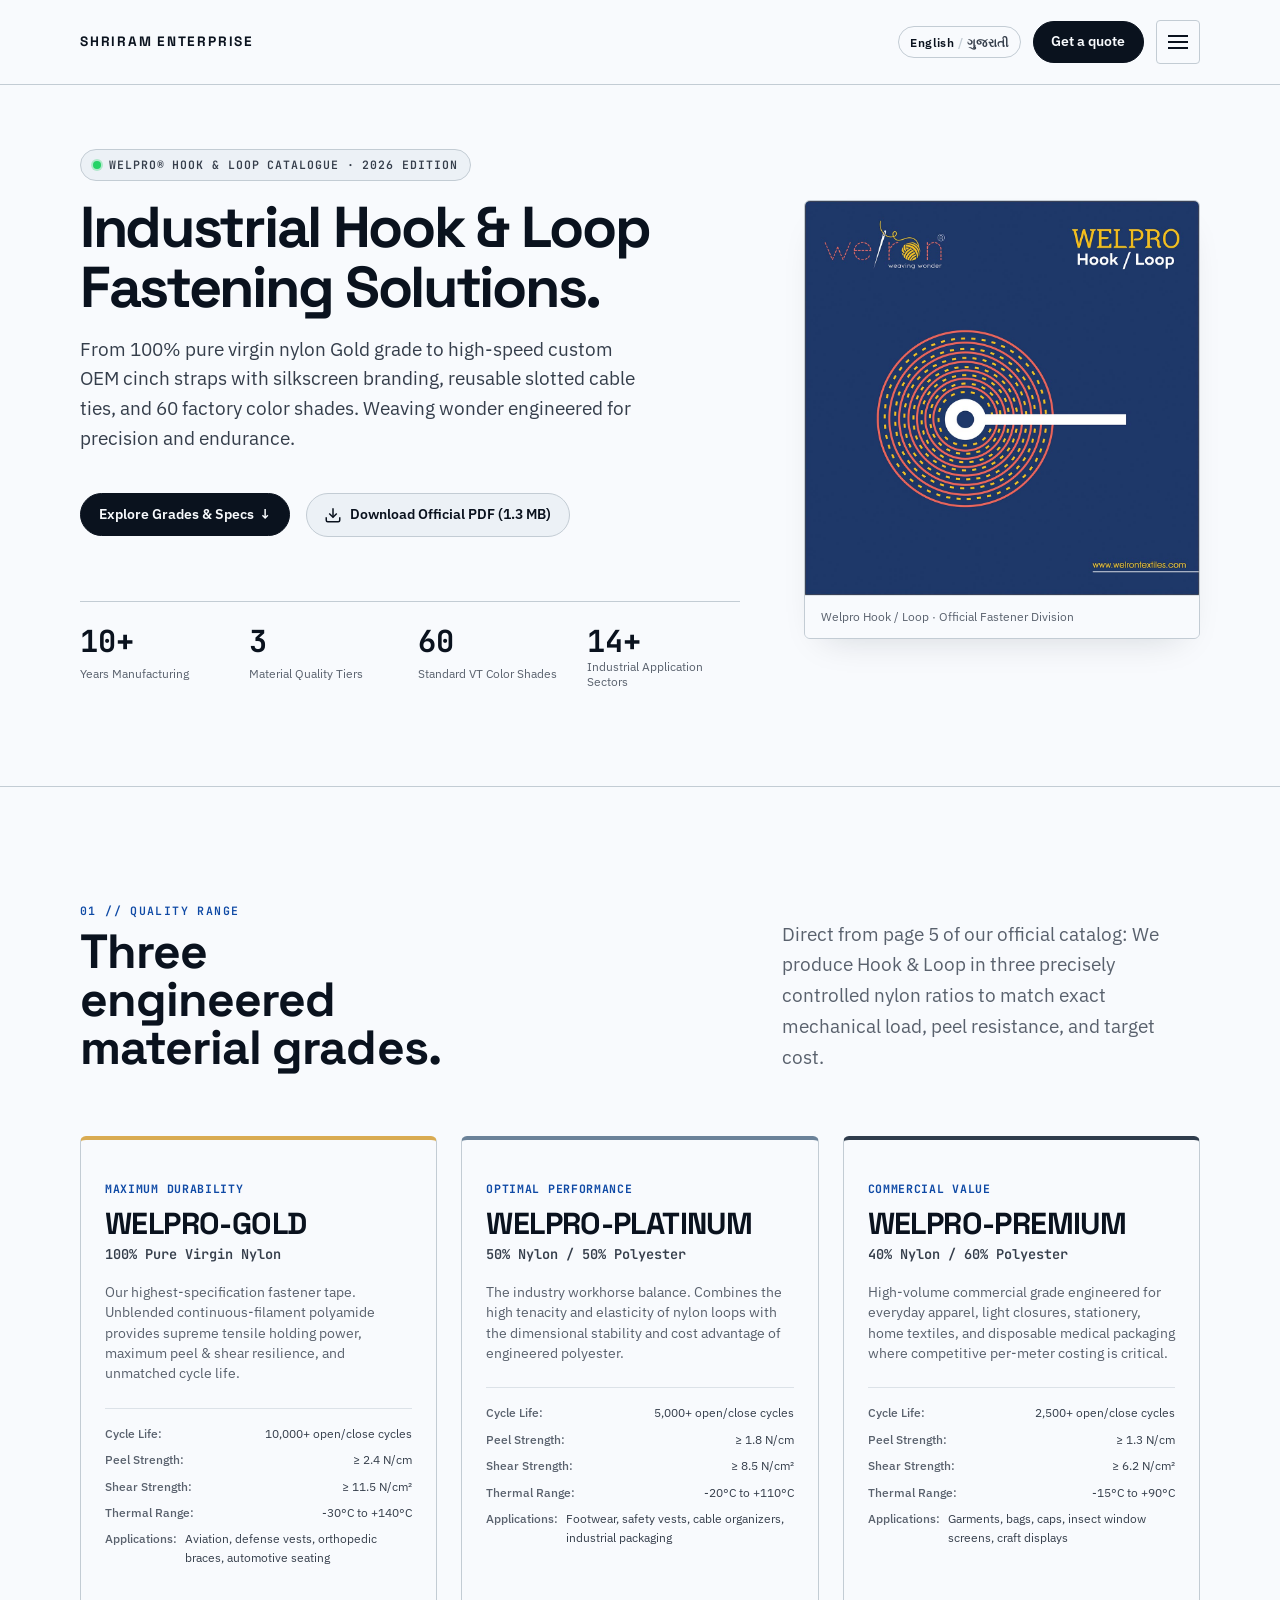
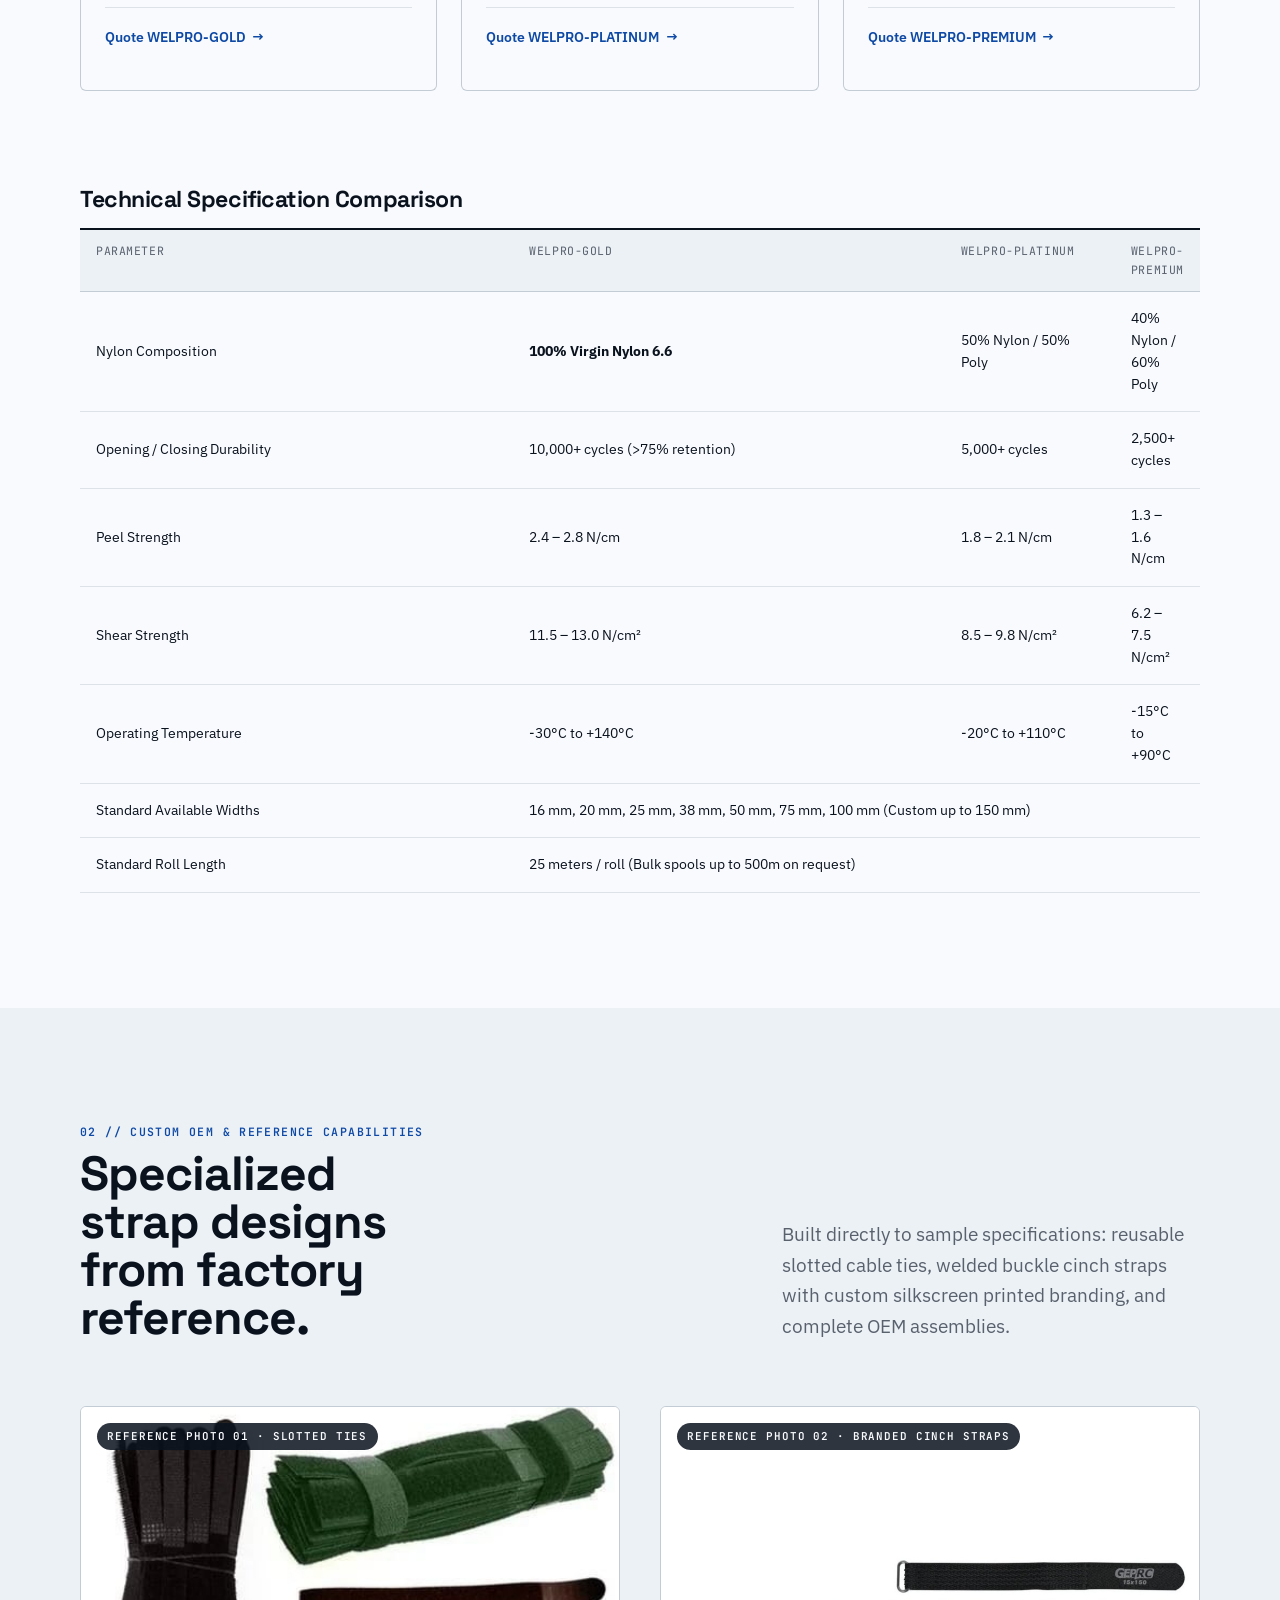
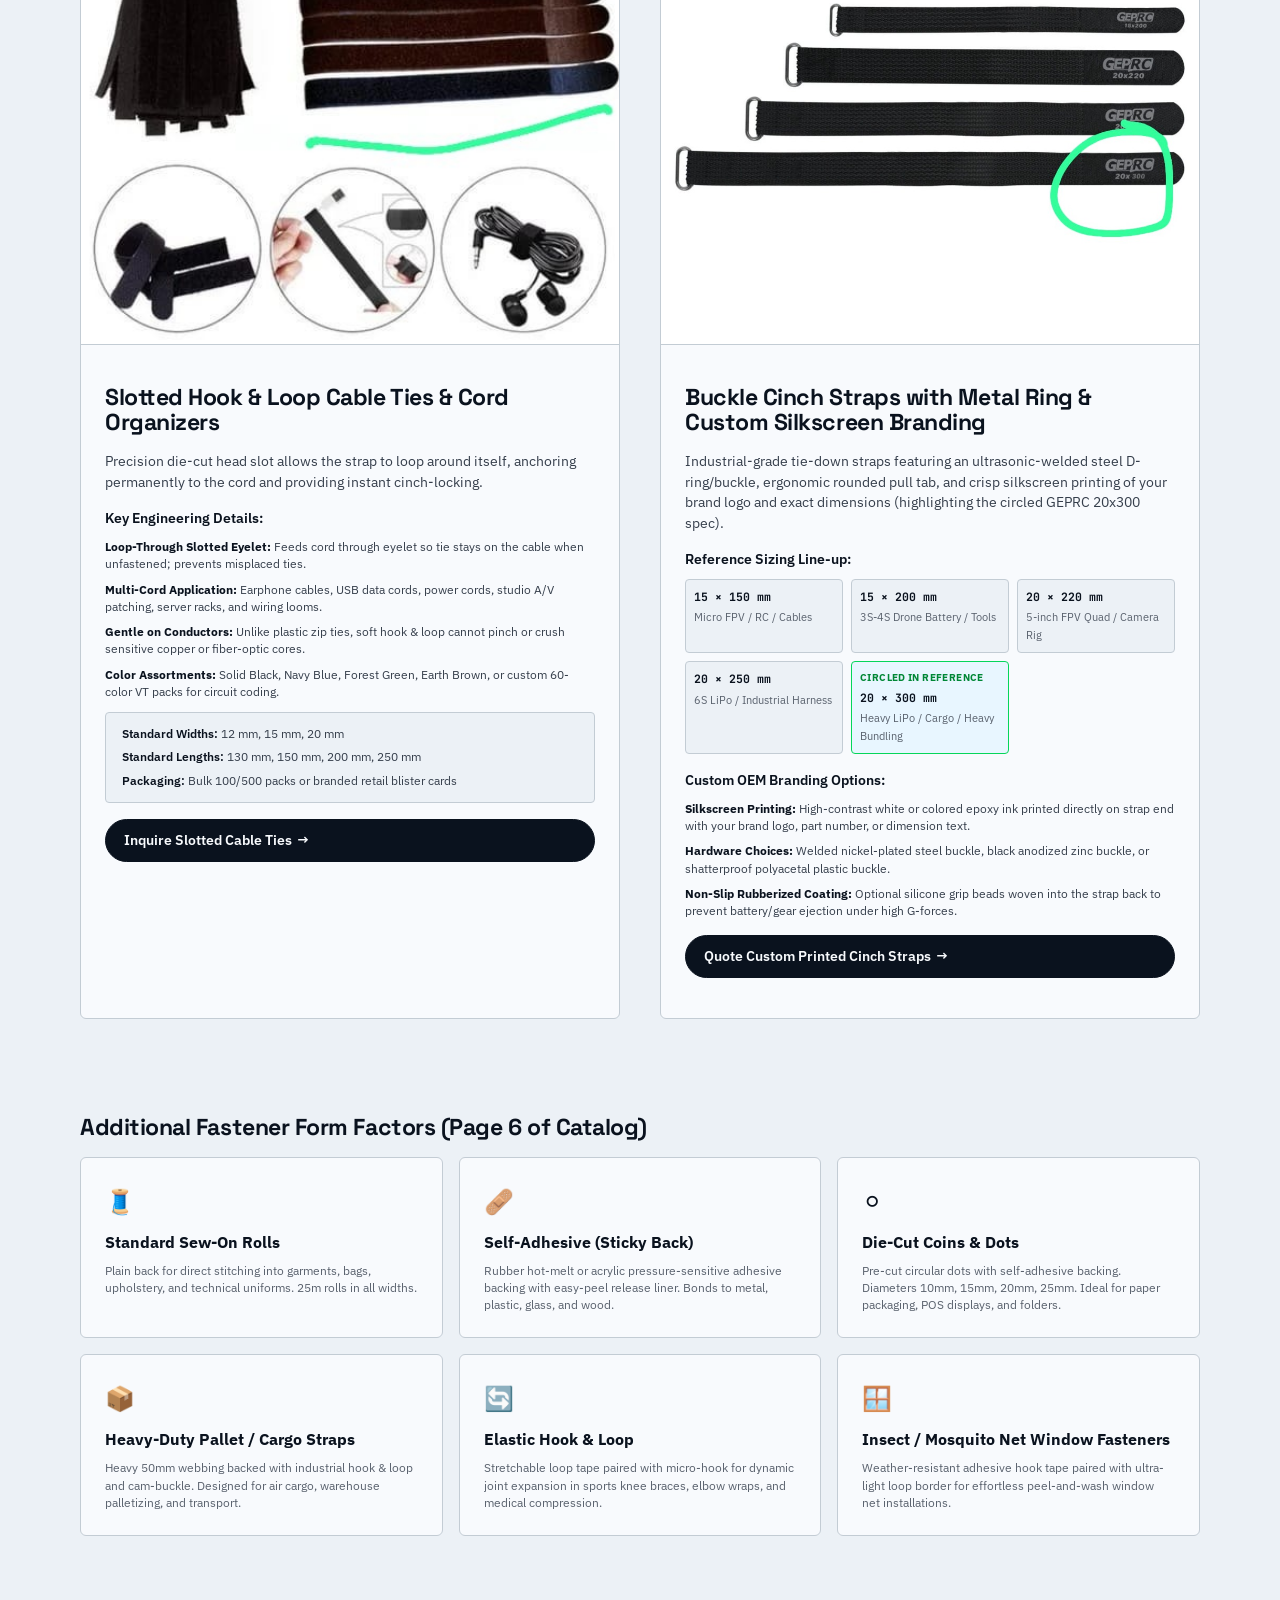
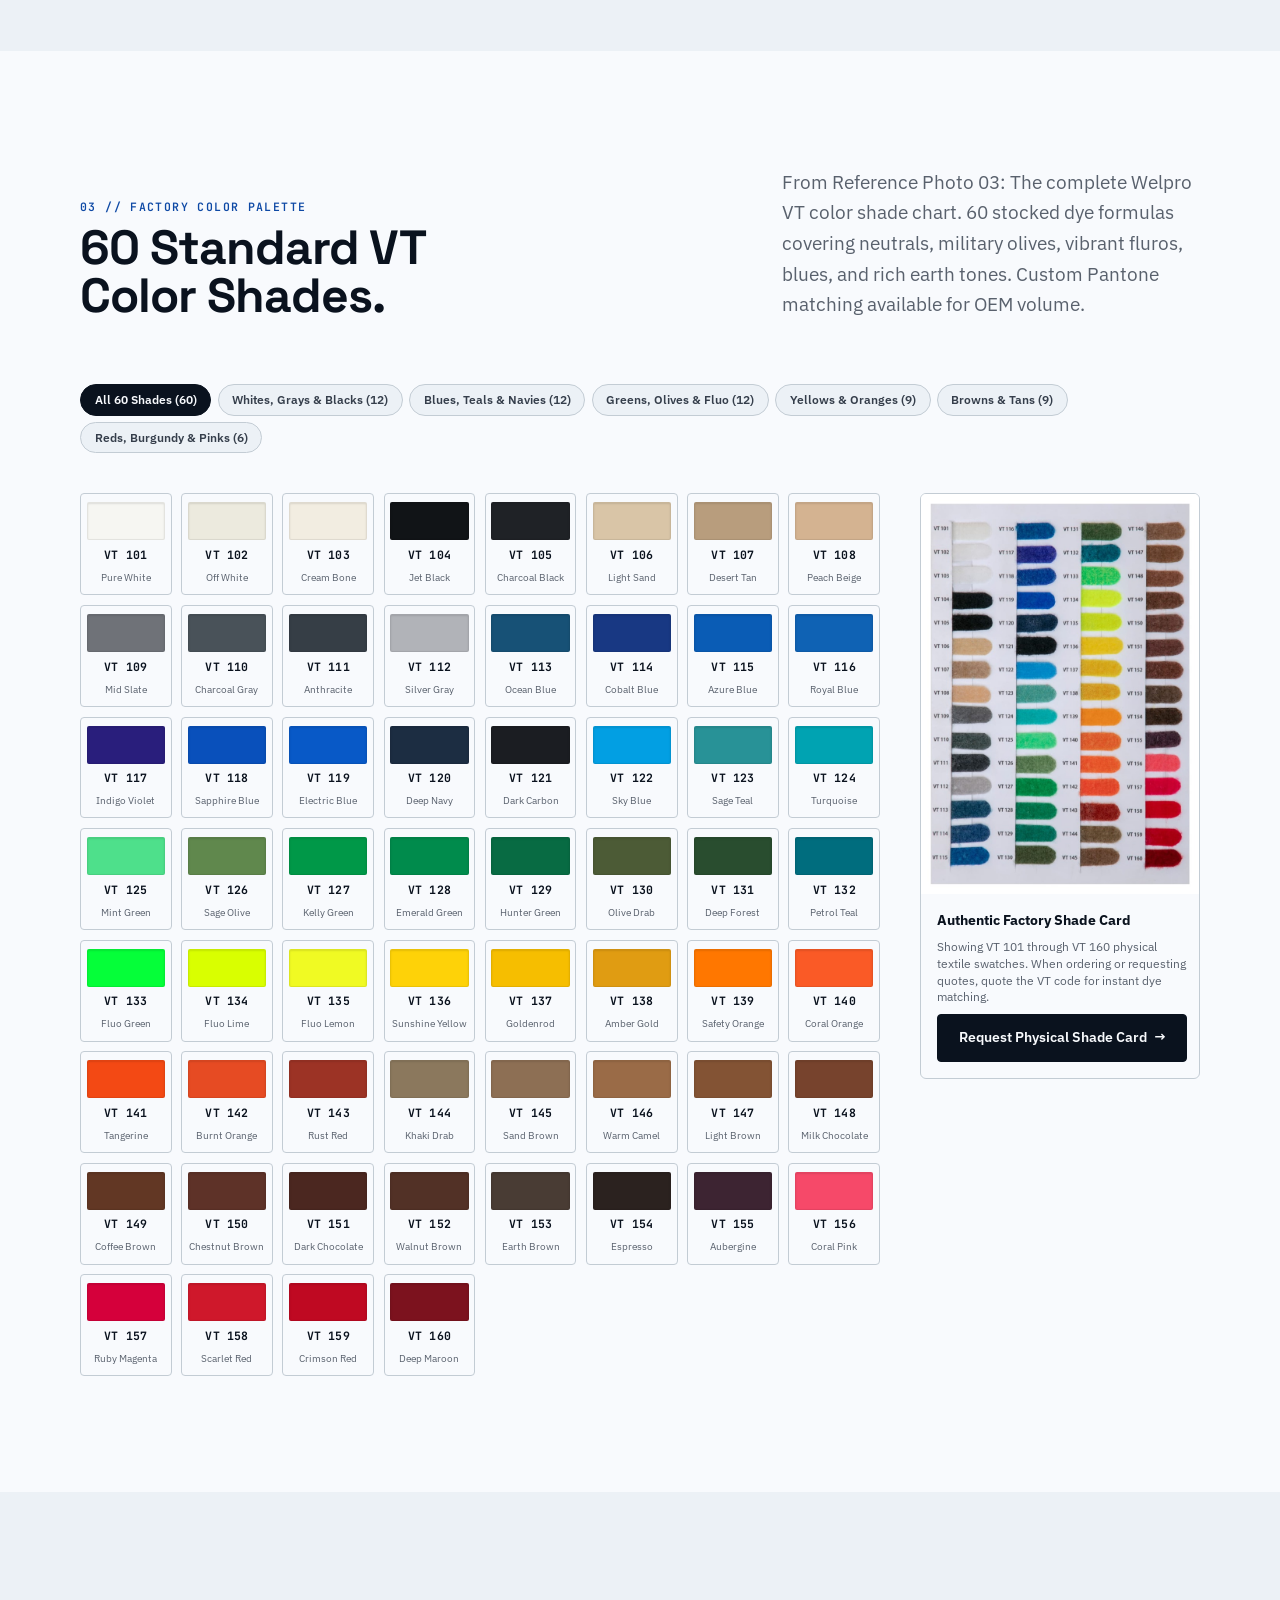
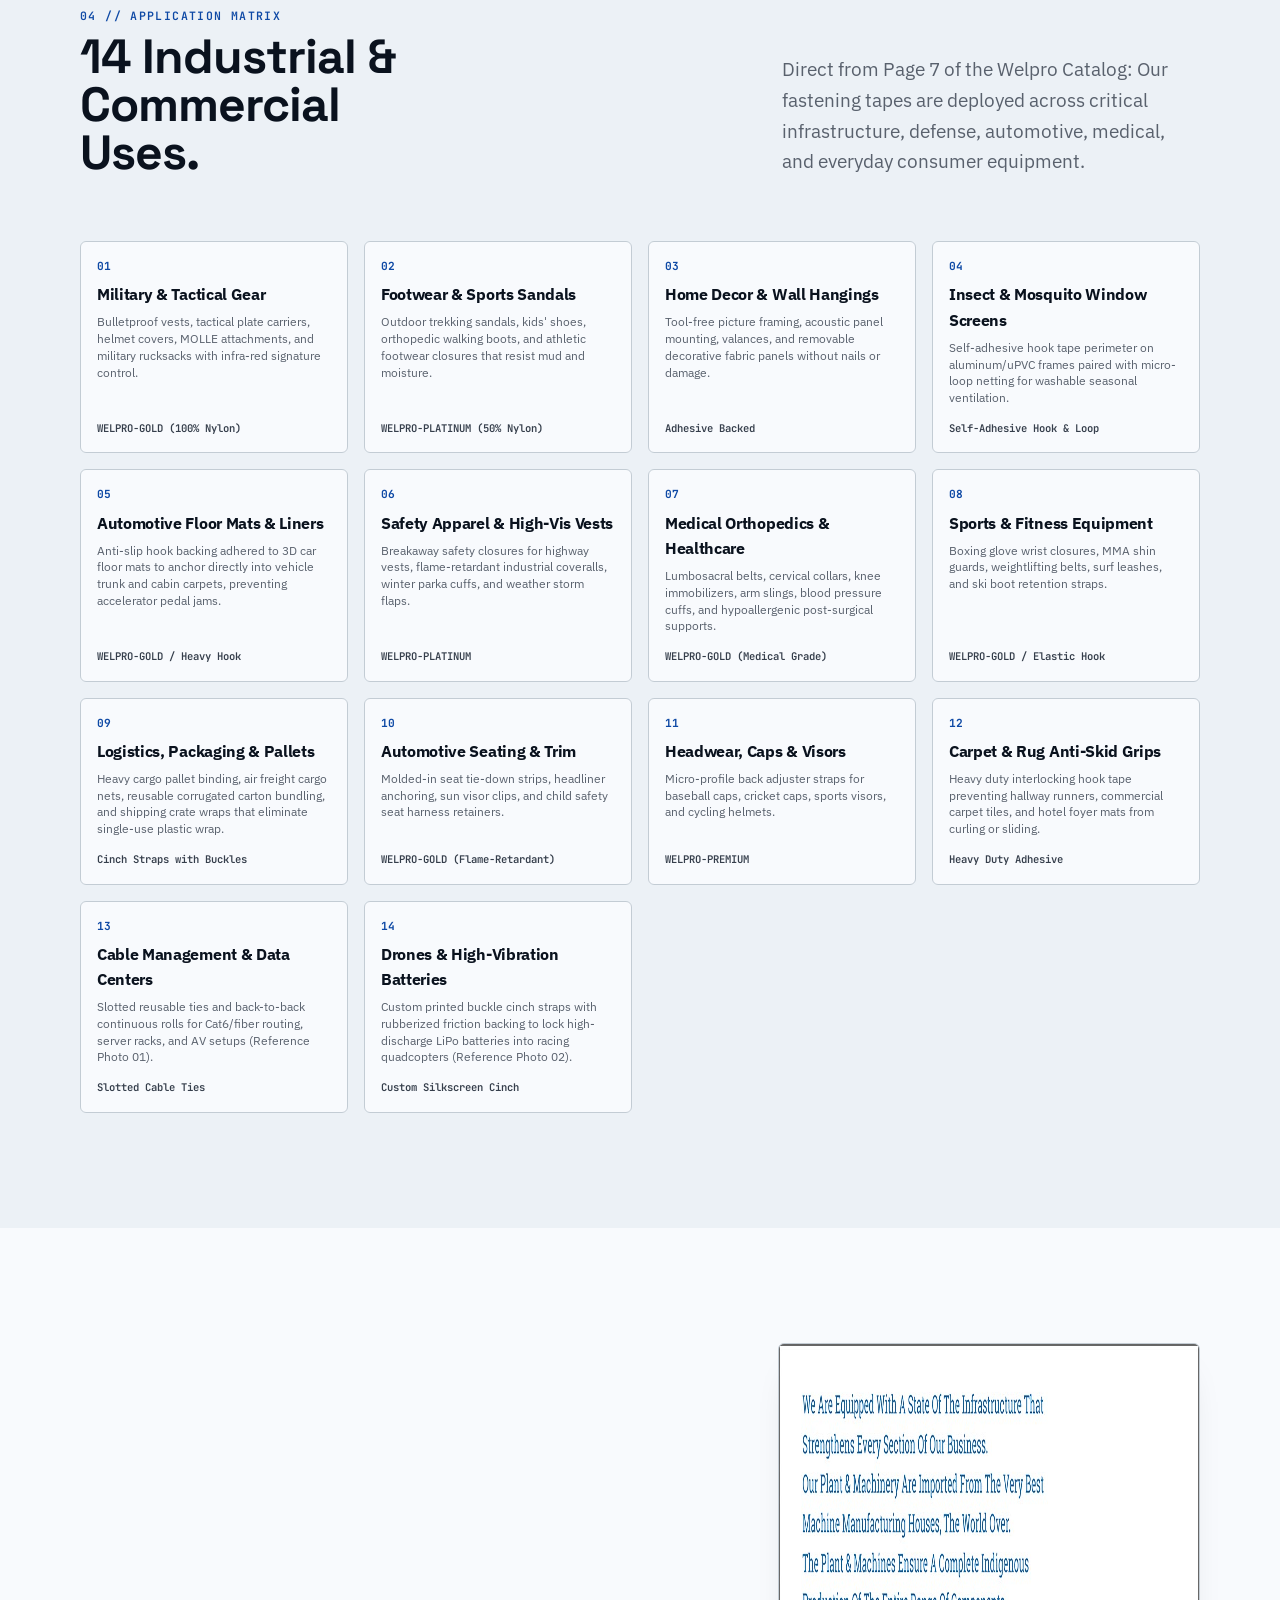
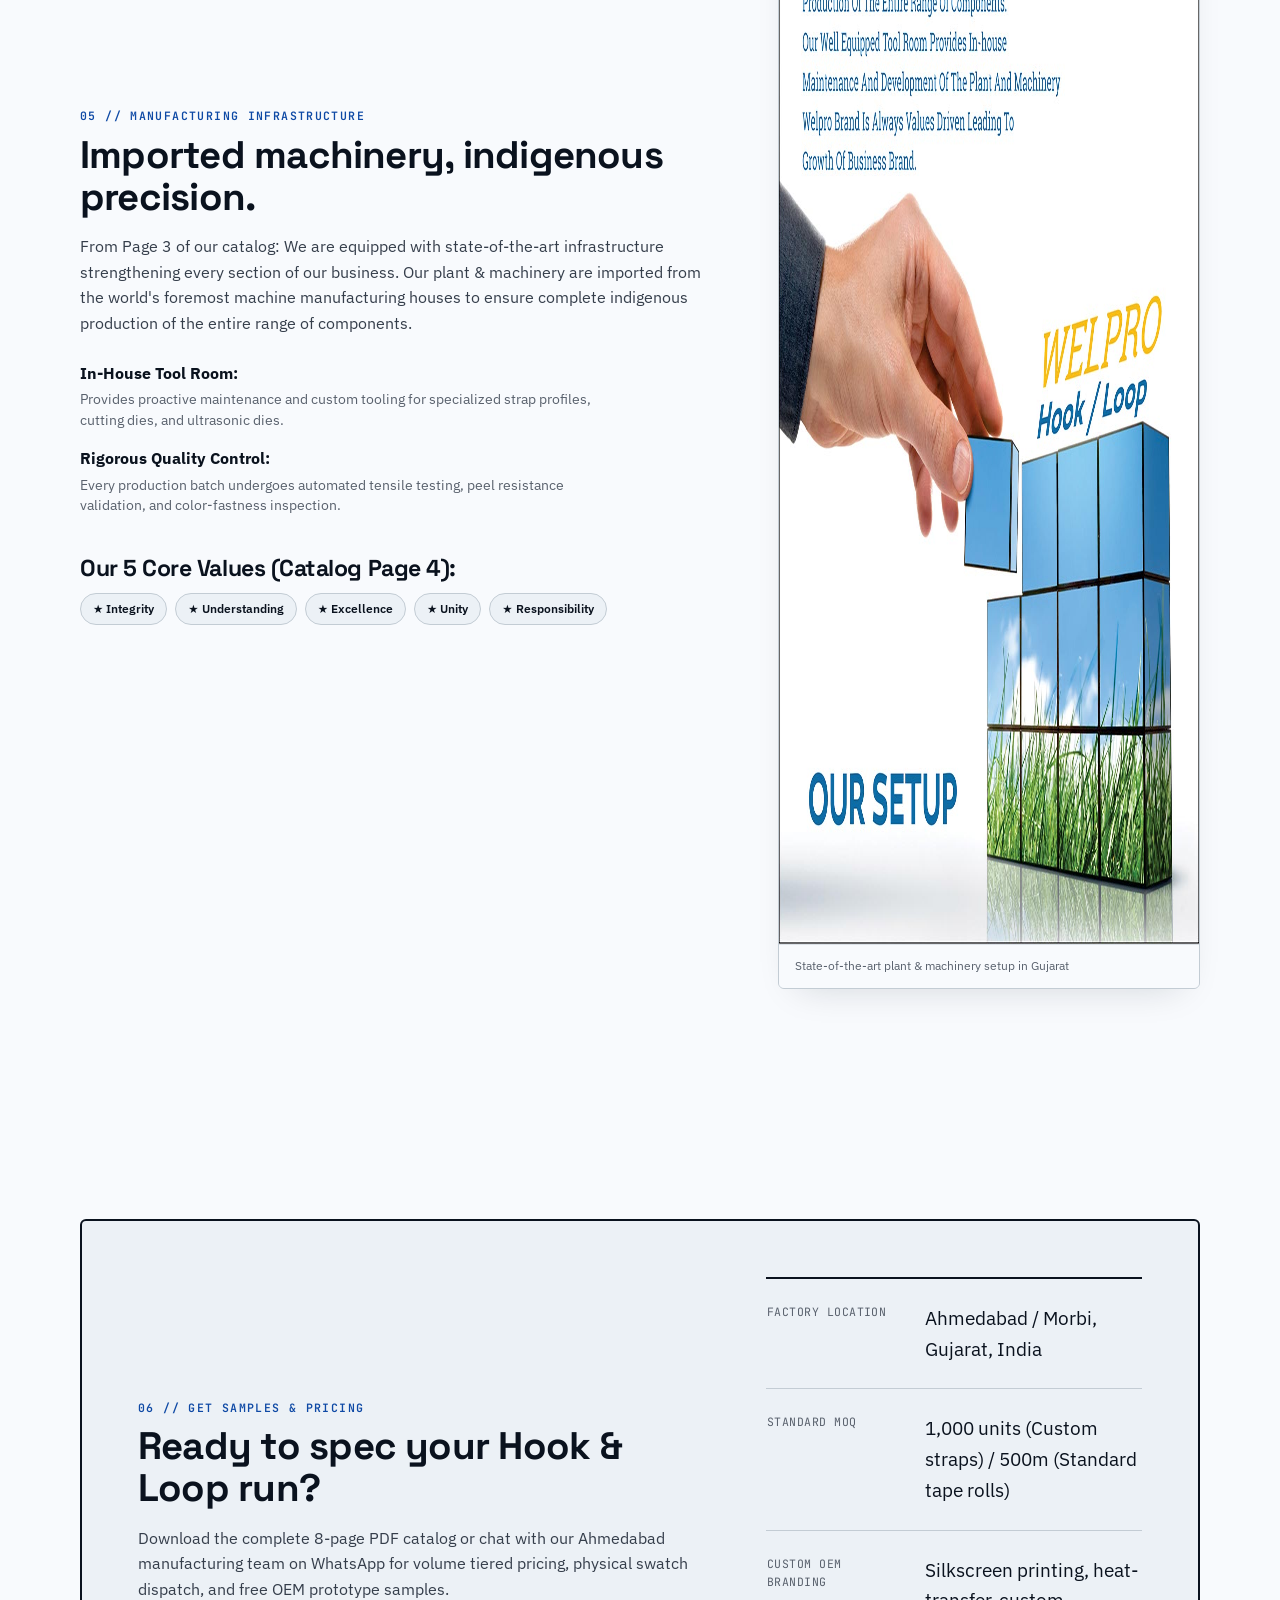
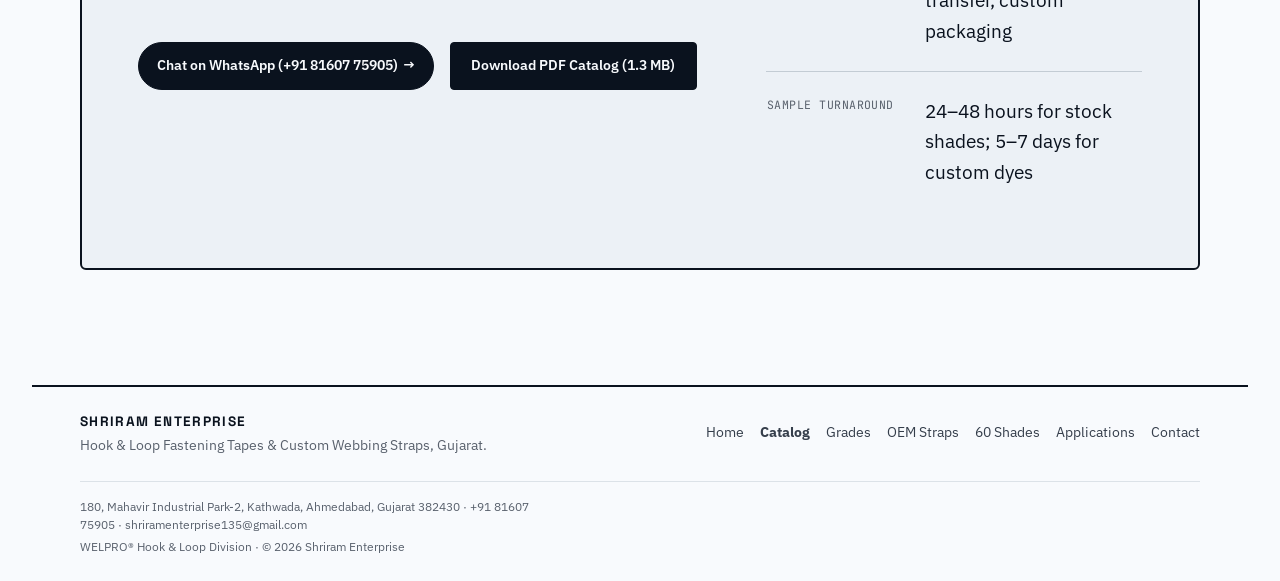
==== catalog.html @ 82a3af3e "feat: add Welpro catalog page and reference photo strap details" ====
<!doctype html>
<html lang="en">
<head>
<meta charset="UTF-8">
<meta name="viewport" content="width=device-width, initial-scale=1, viewport-fit=cover">
<title>WELPRO Hook &amp; Loop Catalog: Product Range, Grades &amp; OEM Straps | Shriram Enterprise</title>
<meta name="description" content="Official WELPRO Hook and Loop Fastening Tape catalog. 100% Nylon Gold, 50% Platinum, 40% Premium grades, custom branded buckle cinch straps, slotted cable ties, and 60 VT color shades. Manufactured in Gujarat, India.">
<meta name="theme-color" content="#0e1b3d">
<link rel="icon" type="image/svg+xml" href="data:image/svg+xml,%3Csvg xmlns='http://www.w3.org/2000/svg' viewBox='0 0 64 64'%3E%3Crect width='64' height='64' rx='12' fill='%23122048'/%3E%3Ctext x='32' y='44' font-family='Georgia,serif' font-size='34' font-weight='700' fill='%23d9ab52' text-anchor='middle'%3ES%3C/text%3E%3C/svg%3E">
<link rel="preconnect" href="https://fonts.googleapis.com">
<link rel="preconnect" href="https://fonts.gstatic.com" crossorigin>
<link href="https://fonts.googleapis.com/css2?family=Space+Grotesk:wght@500;600;700&family=IBM+Plex+Sans:wght@400;500;600&family=JetBrains+Mono:wght@500;600&family=Noto+Sans+Gujarati:wght@400;600;700&display=swap" rel="stylesheet">
<link rel="stylesheet" href="css/tokens.css">
<link rel="stylesheet" href="css/style.css">
</head>
<body class="catalog-page">

<a class="skip-link" href="#main">Skip to content</a>

<!-- ============ NAVIGATION ============ -->
<header class="nav" id="site-nav">
  <div class="nav__inner">
    <a class="nav__brand" href="index.html">SHRIRAM ENTERPRISE</a>

    <nav class="nav__center" aria-label="Primary">
      <a class="nav__link" href="index.html"><span class="i18n" data-en="Home" data-gu="હોમ">Home</span></a>
      <a class="nav__link is-current" href="catalog.html"><span class="i18n" data-en="Catalog" data-gu="કૅટેલોગ">Catalog</span></a>
      <a class="nav__link" href="#grades"><span class="i18n" data-en="Material Grades" data-gu="મટિરિયલ ગ્રેડ">Material Grades</span></a>
      <a class="nav__link" href="#references"><span class="i18n" data-en="Custom OEM Straps" data-gu="કસ્ટમ OEM સ્ટ્રેપ">Custom OEM Straps</span></a>
      <a class="nav__link" href="#shades"><span class="i18n" data-en="60-Color Palette" data-gu="૬૦-રંગ શેડ કાર્ડ">60-Color Palette</span></a>
      <a class="nav__link" href="#applications"><span class="i18n" data-en="Applications" data-gu="ઉપયોગો">Applications</span></a>
    </nav>

    <div class="nav__right">
      <button class="lang-toggle" id="lang-toggle" type="button" aria-label="Switch language">
        <span class="lang-toggle__opt is-active" data-lang-opt="en">English</span><span class="lang-toggle__sep">/</span><span class="lang-toggle__opt" data-lang-opt="gu" lang="gu">ગુજરાતી</span>
      </button>
      <a class="btn btn--accent" href="https://wa.me/918160775905?text=Hi%2C%20I%20reviewed%20the%20WELPRO%20Hook%20and%20Loop%20catalog%20and%20would%20like%20a%20quote." target="_blank" rel="noopener">
        <span class="i18n" data-en="Get a quote" data-gu="ભાવ મેળવો">Get a quote</span>
      </a>
      <button class="nav__burger" id="nav-burger" type="button" aria-label="Open menu" aria-expanded="false" aria-controls="mobile-sheet">
        <span></span><span></span><span></span>
      </button>
    </div>
  </div>

  <div class="mobile-sheet" id="mobile-sheet" hidden>
    <a class="mobile-sheet__link" href="index.html"><span class="i18n" data-en="Home" data-gu="હોમ">Home</span></a>
    <a class="mobile-sheet__link" href="catalog.html"><strong><span class="i18n" data-en="Catalog" data-gu="કૅટેલોગ">Catalog</span></strong></a>
    <a class="mobile-sheet__link" href="#grades"><span class="i18n" data-en="Material Grades" data-gu="મટિરિયલ ગ્રેડ">Material Grades</span></a>
    <a class="mobile-sheet__link" href="#references"><span class="i18n" data-en="Custom OEM Straps" data-gu="કસ્ટમ OEM સ્ટ્રેપ">Custom OEM Straps</span></a>
    <a class="mobile-sheet__link" href="#shades"><span class="i18n" data-en="60-Color Palette" data-gu="૬૦-રંગ શેડ કાર્ડ">60-Color Palette</span></a>
    <a class="mobile-sheet__link" href="#applications"><span class="i18n" data-en="Applications" data-gu="ઉપયોગો">Applications</span></a>
    <a class="mobile-sheet__link" href="#download"><span class="i18n" data-en="Download PDF" data-gu="PDF ડાઉનલોડ">Download PDF</span></a>
    <a class="mobile-sheet__link" href="index.html#contact"><span class="i18n" data-en="Contact Us" data-gu="સંપર્ક કરો">Contact Us</span></a>
  </div>
</header>

<main id="main">

  <!-- ============ CATALOG HERO ============ -->
  <section class="cat-hero" id="top">
    <div class="cat-hero__inner">
      <div class="cat-hero__content">
        <div class="cat-badge">
          <span class="cat-badge__dot"></span>
          <span class="i18n" data-en="WELPRO® HOOK &amp; LOOP CATALOGUE · 2026 EDITION" data-gu="વેલપ્રો® હૂક અને લૂપ કૅટેલોગ · ૨૦૨૬ આવૃત્તિ">WELPRO® HOOK &amp; LOOP CATALOGUE · 2026 EDITION</span>
        </div>
        <h1 class="cat-hero__title">
          <span class="i18n" data-en="Industrial Hook &amp; Loop Fastening Solutions." data-gu="ઔદ્યોગિક હૂક અને લૂપ ફાસ્ટનિંગ સોલ્યુશન્સ.">Industrial Hook &amp; Loop Fastening Solutions.</span>
        </h1>
        <p class="cat-hero__lede">
          <span class="i18n" data-en="From 100% pure virgin nylon Gold grade to high-speed custom OEM cinch straps with silkscreen branding, reusable slotted cable ties, and 60 factory color shades. Weaving wonder engineered for precision and endurance." data-gu="૧૦૦% પ્યોર વર્જિન નાયલોન ગોલ્ડ ગ્રેડથી લઈને સિલ્કસ્ક્રીન બ્રાન્ડિંગ સાથે હાઇ-સ્પીડ કસ્ટમ OEM સિન્ચ સ્ટ્રેપ, ફરીથી વાપરી શકાય તેવી સ્લોટેડ કેબલ ટાઈ અને ૬૦ ફેક્ટરી કલર શેડ્સ. ચોકસાઈ અને મજબૂતી માટે એન્જિનિયર્ડ વણાટ.">From 100% pure virgin nylon Gold grade to high-speed custom OEM cinch straps with silkscreen branding, reusable slotted cable ties, and 60 factory color shades. Weaving wonder engineered for precision and endurance.</span>
        </p>

        <div class="cat-hero__actions">
          <a class="btn btn--accent" href="#grades">
            <span class="i18n" data-en="Explore Grades &amp; Specs" data-gu="ગ્રેડ અને સ્પેક્સ જુઓ">Explore Grades &amp; Specs</span> ↓
          </a>
          <a class="cat-btn-pdf" href="assets/welpro-hook-and-loop-catalog.pdf" target="_blank" rel="noopener">
            <svg width="18" height="18" viewBox="0 0 24 24" fill="none" stroke="currentColor" stroke-width="2" aria-hidden="true"><path d="M21 15v4a2 2 0 0 1-2 2H5a2 2 0 0 1-2-2v-4"/><polyline points="7 10 12 15 17 10"/><line x1="12" y1="15" x2="12" y2="3"/></svg>
            <span class="i18n" data-en="Download Official PDF (1.3 MB)" data-gu="સત્તાવાર PDF ડાઉનલોડ કરો (૧.૩ MB)">Download Official PDF (1.3 MB)</span>
          </a>
        </div>

        <div class="cat-stats-row tnum">
          <div class="cat-stat">
            <span class="cat-stat__num">10+</span>
            <span class="cat-stat__lbl"><span class="i18n" data-en="Years Manufacturing" data-gu="વર્ષોનો ઉત્પાદન અનુભવ">Years Manufacturing</span></span>
          </div>
          <div class="cat-stat">
            <span class="cat-stat__num">3</span>
            <span class="cat-stat__lbl"><span class="i18n" data-en="Material Quality Tiers" data-gu="મટીરિયલ ક્વોલિટી ગ્રેડ">Material Quality Tiers</span></span>
          </div>
          <div class="cat-stat">
            <span class="cat-stat__num">60</span>
            <span class="cat-stat__lbl"><span class="i18n" data-en="Standard VT Color Shades" data-gu="સ્ટાન્ડર્ડ VT કલર શેડ્સ">Standard VT Color Shades</span></span>
          </div>
          <div class="cat-stat">
            <span class="cat-stat__num">14+</span>
            <span class="cat-stat__lbl"><span class="i18n" data-en="Industrial Application Sectors" data-gu="ઔદ્યોગિક ક્ષેત્રો">Industrial Application Sectors</span></span>
          </div>
        </div>
      </div>

      <div class="cat-hero__preview">
        <div class="cat-preview-card">
          <img src="assets/images/catalog-page-000.png" alt="WELPRO Hook and Loop Weaving Wonder Catalog Front Page" class="cat-preview-img" width="1200" height="1200">
          <div class="cat-preview-caption">
            <span class="i18n" data-en="Welpro Hook / Loop · Official Fastener Division" data-gu="વેલપ્રો હૂક / લૂપ · અધિકૃત ફાસ્ટનર ડિવિઝન">Welpro Hook / Loop · Official Fastener Division</span>
          </div>
        </div>
      </div>
    </div>
  </section>

  <!-- ============ SECTION 1: MATERIAL QUALITY TIERS ============ -->
  <section class="section" id="grades">
    <header class="head-hang">
      <div>
        <p class="section-tag tnum"><span class="i18n" data-en="01 // QUALITY RANGE" data-gu="૦૧ // ગુણવત્તા શ્રેણી">01 // QUALITY RANGE</span></p>
        <h2><span class="i18n" data-en="Three engineered material grades." data-gu="ત્રણ એન્જિનિયર્ડ મટિરિયલ ગ્રેડ.">Three engineered material grades.</span></h2>
      </div>
      <p class="head-hang__lede muted">
        <span class="i18n" data-en="Direct from page 5 of our official catalog: We produce Hook &amp; Loop in three precisely controlled nylon ratios to match exact mechanical load, peel resistance, and target cost." data-gu="અમારા સત્તાવાર કૅટેલોગના પાના ૫ પરથી: અમે ચોક્કસ મિકેનિકલ લોડ, પીલ રેઝિસ્ટન્સ અને ટાર્ગેટ કિંમત અનુસાર ત્રણ નિયંત્રિત નાયલોન રેશિયોમાં હૂક અને લૂપ બનાવીએ છીએ.">Direct from page 5 of our official catalog: We produce Hook &amp; Loop in three precisely controlled nylon ratios to match exact mechanical load, peel resistance, and target cost.</span>
      </p>
    </header>

    <!-- 3 Tier Cards -->
    <div class="grades-grid">
      <!-- Tier 1: WELPRO GOLD -->
      <article class="grade-card grade-card--gold">
        <div class="grade-card__badge"><span class="i18n" data-en="MAXIMUM DURABILITY" data-gu="મહત્તમ ટકાઉપણું">MAXIMUM DURABILITY</span></div>
        <h3 class="grade-card__title">WELPRO-GOLD</h3>
        <p class="grade-card__ratio"><span class="i18n" data-en="100% Pure Virgin Nylon" data-gu="૧૦૦% પ્યોર વર્જિન નાયલોન">100% Pure Virgin Nylon</span></p>
        <p class="grade-card__desc">
          <span class="i18n" data-en="Our highest-specification fastener tape. Unblended continuous-filament polyamide provides supreme tensile holding power, maximum peel &amp; shear resilience, and unmatched cycle life." data-gu="અમારી સર્વોચ્ચ સ્પષ્ટીકરણ ફાસ્ટનર ટેપ. અખંડ પોલિમાઇડ ફિલામેન્ટ ઉત્કૃષ્ટ ટેન્સાઇલ હોલ્ડિંગ, મહત્તમ પીલ અને શીયર રેઝિસ્ટન્સ અને ૧૦,૦૦૦+ સાયકલ લાઇફ આપે છે.">Our highest-specification fastener tape. Unblended continuous-filament polyamide provides supreme tensile holding power, maximum peel &amp; shear resilience, and unmatched cycle life.</span>
        </p>
        <ul class="grade-card__specs tnum">
          <li><strong>Cycle Life:</strong> 10,000+ open/close cycles</li>
          <li><strong>Peel Strength:</strong> ≥ 2.4 N/cm</li>
          <li><strong>Shear Strength:</strong> ≥ 11.5 N/cm²</li>
          <li><strong>Thermal Range:</strong> -30°C to +140°C</li>
          <li><strong>Applications:</strong> Aviation, defense vests, orthopedic braces, automotive seating</li>
        </ul>
        <div class="grade-card__footer">
          <a class="grade-card__btn" href="https://wa.me/918160775905?text=Hi%2C%20I%27d%20like%20a%20quote%20for%20WELPRO-GOLD%20100%25%20Nylon%20Hook%20and%20Loop." target="_blank" rel="noopener">
            <span class="i18n" data-en="Quote WELPRO-GOLD" data-gu="WELPRO-GOLD ભાવ પૂછો">Quote WELPRO-GOLD</span> →
          </a>
        </div>
      </article>

      <!-- Tier 2: WELPRO PLATINUM -->
      <article class="grade-card grade-card--platinum">
        <div class="grade-card__badge"><span class="i18n" data-en="OPTIMAL PERFORMANCE" data-gu="શ્રેષ્ઠ સંતુલિત કામગીરી">OPTIMAL PERFORMANCE</span></div>
        <h3 class="grade-card__title">WELPRO-PLATINUM</h3>
        <p class="grade-card__ratio"><span class="i18n" data-en="50% Nylon / 50% Polyester" data-gu="૫૦% નાયલોન / ૫૦% પોલિએસ્ટર">50% Nylon / 50% Polyester</span></p>
        <p class="grade-card__desc">
          <span class="i18n" data-en="The industry workhorse balance. Combines the high tenacity and elasticity of nylon loops with the dimensional stability and cost advantage of engineered polyester." data-gu="ઉદ્યોગનો સૌથી લોકપ્રિય બેલેન્સ. નાયલોન લૂપની ઊંચી મજબૂતી અને લવચીકતાને એન્જિનિયર્ડ પોલિએસ્ટરની સ્થિરતા અને કિફાયતી કિંમત સાથે જોડે છે.">The industry workhorse balance. Combines the high tenacity and elasticity of nylon loops with the dimensional stability and cost advantage of engineered polyester.</span>
        </p>
        <ul class="grade-card__specs tnum">
          <li><strong>Cycle Life:</strong> 5,000+ open/close cycles</li>
          <li><strong>Peel Strength:</strong> ≥ 1.8 N/cm</li>
          <li><strong>Shear Strength:</strong> ≥ 8.5 N/cm²</li>
          <li><strong>Thermal Range:</strong> -20°C to +110°C</li>
          <li><strong>Applications:</strong> Footwear, safety vests, cable organizers, industrial packaging</li>
        </ul>
        <div class="grade-card__footer">
          <a class="grade-card__btn" href="https://wa.me/918160775905?text=Hi%2C%20I%27d%20like%20a%20quote%20for%20WELPRO-PLATINUM%2050%25%20Nylon%20Hook%20and%20Loop." target="_blank" rel="noopener">
            <span class="i18n" data-en="Quote WELPRO-PLATINUM" data-gu="WELPRO-PLATINUM ભાવ પૂછો">Quote WELPRO-PLATINUM</span> →
          </a>
        </div>
      </article>

      <!-- Tier 3: WELPRO PREMIUM -->
      <article class="grade-card grade-card--premium">
        <div class="grade-card__badge"><span class="i18n" data-en="COMMERCIAL VALUE" data-gu="કોમર્શિયલ કિફાયતી ગ્રેડ">COMMERCIAL VALUE</span></div>
        <h3 class="grade-card__title">WELPRO-PREMIUM</h3>
        <p class="grade-card__ratio"><span class="i18n" data-en="40% Nylon / 60% Polyester" data-gu="૪૦% નાયલોન / ૬૦% પોલિએસ્ટર">40% Nylon / 60% Polyester</span></p>
        <p class="grade-card__desc">
          <span class="i18n" data-en="High-volume commercial grade engineered for everyday apparel, light closures, stationery, home textiles, and disposable medical packaging where competitive per-meter costing is critical." data-gu="રોજિંદા ગારમેન્ટ્સ, લાઇટ ક્લોઝર્સ, સ્ટેશનરી, હોમ ટેક્સટાઇલ અને પેકેજિંગ માટે એન્જિનિયર્ડ હાઇ-વોલ્યુમ કોમર્શિયલ ગ્રેડ જ્યાં સ્પર્ધાત્મક મીટર દીઠ કિંમત મહત્વપૂર્ણ છે.">High-volume commercial grade engineered for everyday apparel, light closures, stationery, home textiles, and disposable medical packaging where competitive per-meter costing is critical.</span>
        </p>
        <ul class="grade-card__specs tnum">
          <li><strong>Cycle Life:</strong> 2,500+ open/close cycles</li>
          <li><strong>Peel Strength:</strong> ≥ 1.3 N/cm</li>
          <li><strong>Shear Strength:</strong> ≥ 6.2 N/cm²</li>
          <li><strong>Thermal Range:</strong> -15°C to +90°C</li>
          <li><strong>Applications:</strong> Garments, bags, caps, insect window screens, craft displays</li>
        </ul>
        <div class="grade-card__footer">
          <a class="grade-card__btn" href="https://wa.me/918160775905?text=Hi%2C%20I%27d%20like%20a%20quote%20for%20WELPRO-PREMIUM%2040%25%20Nylon%20Hook%20and%20Loop." target="_blank" rel="noopener">
            <span class="i18n" data-en="Quote WELPRO-PREMIUM" data-gu="WELPRO-PREMIUM ભાવ પૂછો">Quote WELPRO-PREMIUM</span> →
          </a>
        </div>
      </article>
    </div>

    <!-- Comparative Table -->
    <div class="cat-table-wrap">
      <h3 class="cat-table-title"><span class="i18n" data-en="Technical Specification Comparison" data-gu="તકનીકી સ્પષ્ટીકરણ સરખામણી">Technical Specification Comparison</span></h3>
      <table class="spec-sheet tnum cat-table">
        <thead>
          <tr>
            <th><span class="i18n" data-en="Parameter" data-gu="પરિમાણ">Parameter</span></th>
            <th>WELPRO-GOLD</th>
            <th>WELPRO-PLATINUM</th>
            <th>WELPRO-PREMIUM</th>
          </tr>
        </thead>
        <tbody>
          <tr>
            <td><span class="i18n" data-en="Nylon Composition" data-gu="નાયલોન પ્રમાણ">Nylon Composition</span></td>
            <td><strong>100% Virgin Nylon 6.6</strong></td>
            <td>50% Nylon / 50% Poly</td>
            <td>40% Nylon / 60% Poly</td>
          </tr>
          <tr>
            <td><span class="i18n" data-en="Opening / Closing Durability" data-gu="ખુલવા / બંધ થવાની ક્ષમતા">Opening / Closing Durability</span></td>
            <td>10,000+ cycles (&gt;75% retention)</td>
            <td>5,000+ cycles</td>
            <td>2,500+ cycles</td>
          </tr>
          <tr>
            <td><span class="i18n" data-en="Peel Strength" data-gu="પીલ સ્ટ્રેન્થ">Peel Strength</span></td>
            <td>2.4 – 2.8 N/cm</td>
            <td>1.8 – 2.1 N/cm</td>
            <td>1.3 – 1.6 N/cm</td>
          </tr>
          <tr>
            <td><span class="i18n" data-en="Shear Strength" data-gu="શીયર સ્ટ્રેન્થ">Shear Strength</span></td>
            <td>11.5 – 13.0 N/cm²</td>
            <td>8.5 – 9.8 N/cm²</td>
            <td>6.2 – 7.5 N/cm²</td>
          </tr>
          <tr>
            <td><span class="i18n" data-en="Operating Temperature" data-gu="ઓપરેટિંગ તાપમાન">Operating Temperature</span></td>
            <td>-30°C to +140°C</td>
            <td>-20°C to +110°C</td>
            <td>-15°C to +90°C</td>
          </tr>
          <tr>
            <td><span class="i18n" data-en="Standard Available Widths" data-gu="પ્રમાણભૂત પહોળાઈ">Standard Available Widths</span></td>
            <td colspan="3">16 mm, 20 mm, 25 mm, 38 mm, 50 mm, 75 mm, 100 mm (Custom up to 150 mm)</td>
          </tr>
          <tr>
            <td><span class="i18n" data-en="Standard Roll Length" data-gu="રોલ લંબાઈ">Standard Roll Length</span></td>
            <td colspan="3">25 meters / roll (Bulk spools up to 500m on request)</td>
          </tr>
        </tbody>
      </table>
    </div>
  </section>

  <!-- ============ SECTION 2: REFERENCE PHOTOS DEEP-DIVE & CUSTOM OEM ============ -->
  <section class="section section--tint" id="references">
    <header class="head-hang">
      <div>
        <p class="section-tag tnum"><span class="i18n" data-en="02 // CUSTOM OEM &amp; REFERENCE CAPABILITIES" data-gu="૦૨ // કસ્ટમ OEM અને રેફરન્સ ક્ષમતાઓ">02 // CUSTOM OEM &amp; REFERENCE CAPABILITIES</span></p>
        <h2><span class="i18n" data-en="Specialized strap designs from factory reference." data-gu="ફેક્ટરી રેફરન્સ પર આધારિત વિશિષ્ટ સ્ટ્રેપ ડિઝાઇન.">Specialized strap designs from factory reference.</span></h2>
      </div>
      <p class="head-hang__lede muted">
        <span class="i18n" data-en="Built directly to sample specifications: reusable slotted cable ties, welded buckle cinch straps with custom silkscreen printed branding, and complete OEM assemblies." data-gu="સેમ્પલ સ્પેસિફિકેશન અનુસાર નિર્મિત: ફરીથી વાપરી શકાય તેવી સ્લોટેડ કેબલ ટાઈ, કસ્ટમ સિલ્કસ્ક્રીન પ્રિન્ટેડ બ્રાન્ડિંગ સાથે વેલ્ડેડ બકલ સિન્ચ સ્ટ્રેપ અને સંપૂર્ણ OEM એસેમ્બલીઝ.">Built directly to sample specifications: reusable slotted cable ties, welded buckle cinch straps with custom silkscreen printed branding, and complete OEM assemblies.</span>
      </p>
    </header>

    <div class="ref-feature-grid">

      <!-- REFERENCE 1: SLOTTED CABLE TIES -->
      <article class="ref-card">
        <div class="ref-card__media">
          <img src="assets/images/cable-ties-organizer.jpg" alt="Slotted Hook and Loop Cable Organizer Ties for Earphones, USB, and Wire Bundling" width="500" height="500">
          <div class="ref-card__pill"><span class="i18n" data-en="REFERENCE PHOTO 01 · SLOTTED TIES" data-gu="રેફરન્સ ફોટો ૦૧ · સ્લોટેડ ટાઈ">REFERENCE PHOTO 01 · SLOTTED TIES</span></div>
        </div>
        <div class="ref-card__body">
          <h3 class="ref-card__title">
            <span class="i18n" data-en="Slotted Hook &amp; Loop Cable Ties &amp; Cord Organizers" data-gu="સ્લોટેડ હૂક અને લૂપ કેબલ ટાઈ અને કોર્ડ ઓર્ગેનાઈઝર્સ">Slotted Hook &amp; Loop Cable Ties &amp; Cord Organizers</span>
          </h3>
          <p class="ref-card__lead">
            <span class="i18n" data-en="Precision die-cut head slot allows the strap to loop around itself, anchoring permanently to the cord and providing instant cinch-locking." data-gu="ચોક્કસ ડાઇ-કટ હેડ સ્લોટ સ્ટ્રેપને પોતાની આસપાસ લૂપ કરવા દે છે, કોર્ડ સાથે સુરક્ષિત રીતે બંધાઈ રહે છે અને ઝડપી લોકિંગ આપે છે.">Precision die-cut head slot allows the strap to loop around itself, anchoring permanently to the cord and providing instant cinch-locking.</span>
          </p>

          <div class="ref-card__details">
            <h4 class="ref-card__subhead"><span class="i18n" data-en="Key Engineering Details:" data-gu="મુખ્ય એન્જિનિયરિંગ વિગતો:">Key Engineering Details:</span></h4>
            <ul class="ref-card__checklist">
              <li><strong><span class="i18n" data-en="Loop-Through Slotted Eyelet:" data-gu="લૂપ-થ્રુ સ્લોટેડ આઇલેટ:">Loop-Through Slotted Eyelet:</span></strong> <span class="i18n" data-en="Feeds cord through eyelet so tie stays on the cable when unfastened; prevents misplaced ties." data-gu="આઇલેટમાંથી કોર્ડ પસાર થાય છે જેથી અનફાસ્ટન કરતી વખતે ટાઈ કેબલ પર જ રહે છે.">Feeds cord through eyelet so tie stays on the cable when unfastened; prevents misplaced ties.</span></li>
              <li><strong><span class="i18n" data-en="Multi-Cord Application:" data-gu="મલ્ટી-કોર્ડ ઉપયોગ:">Multi-Cord Application:</span></strong> <span class="i18n" data-en="Earphone cables, USB data cords, power cords, studio A/V patching, server racks, and wiring looms." data-gu="ઇયરફોન કેબલ, USB ડેટા કોર્ડ, પાવર કેબલ, સર્વર રેક્સ અને વાયરિંગ લૂમ્સ.">Earphone cables, USB data cords, power cords, studio A/V patching, server racks, and wiring looms.</span></li>
              <li><strong><span class="i18n" data-en="Gentle on Conductors:" data-gu="વાયર માટે સુરક્ષિત:">Gentle on Conductors:</span></strong> <span class="i18n" data-en="Unlike plastic zip ties, soft hook &amp; loop cannot pinch or crush sensitive copper or fiber-optic cores." data-gu="પ્લાસ્ટિક ઝિપ ટાઈથી વિપરીત, સોફ્ટ હૂક અને લૂપ કોપર અથવા ફાઈબર ઓપ્ટિક વાયરને નુકસાન પહોંચાડતું નથી.">Unlike plastic zip ties, soft hook &amp; loop cannot pinch or crush sensitive copper or fiber-optic cores.</span></li>
              <li><strong><span class="i18n" data-en="Color Assortments:" data-gu="કલર વિકલ્પો:">Color Assortments:</span></strong> <span class="i18n" data-en="Solid Black, Navy Blue, Forest Green, Earth Brown, or custom 60-color VT packs for circuit coding." data-gu="બ્લેક, નેવી બ્લુ, ગ્રીન, બ્રાઉન અથવા સર્કિટ કોડિંગ માટે ૬૦ VT રંગોમાં ઉપલબ્ધ.">Solid Black, Navy Blue, Forest Green, Earth Brown, or custom 60-color VT packs for circuit coding.</span></li>
            </ul>

            <div class="ref-card__meta-table tnum">
              <div><span>Standard Widths:</span> 12 mm, 15 mm, 20 mm</div>
              <div><span>Standard Lengths:</span> 130 mm, 150 mm, 200 mm, 250 mm</div>
              <div><span>Packaging:</span> Bulk 100/500 packs or branded retail blister cards</div>
            </div>
          </div>

          <a class="btn btn--accent" href="https://wa.me/918160775905?text=Hi%2C%20I%20want%20to%20order%20Slotted%20Hook%20and%20Loop%20Cable%20Ties." target="_blank" rel="noopener">
            <span class="i18n" data-en="Inquire Slotted Cable Ties" data-gu="સ્લોટેડ કેબલ ટાઈ માટે પૂછપરછ">Inquire Slotted Cable Ties</span> →
          </a>
        </div>
      </article>

      <!-- REFERENCE 2: CUSTOM CINCH STRAPS WITH SILKSCREEN BRANDING -->
      <article class="ref-card">
        <div class="ref-card__media">
          <img src="assets/images/custom-cinch-straps-buckle.jpg" alt="Buckle Cinch Straps with Metal Ring and Custom Silkscreen Printed Logo and Dimensions GEPRC 20x300" width="1024" height="1024">
          <div class="ref-card__pill"><span class="i18n" data-en="REFERENCE PHOTO 02 · BRANDED CINCH STRAPS" data-gu="રેફરન્સ ફોટો ૦૨ · બ્રાન્ડેડ સિન્ચ સ્ટ્રેપ">REFERENCE PHOTO 02 · BRANDED CINCH STRAPS</span></div>
        </div>
        <div class="ref-card__body">
          <h3 class="ref-card__title">
            <span class="i18n" data-en="Buckle Cinch Straps with Metal Ring &amp; Custom Silkscreen Branding" data-gu="મેટલ રિંગ અને કસ્ટમ સિલ્કસ્ક્રીન બ્રાન્ડિંગ સાથે બકલ સિન્ચ સ્ટ્રેપ">Buckle Cinch Straps with Metal Ring &amp; Custom Silkscreen Branding</span>
          </h3>
          <p class="ref-card__lead">
            <span class="i18n" data-en="Industrial-grade tie-down straps featuring an ultrasonic-welded steel D-ring/buckle, ergonomic rounded pull tab, and crisp silkscreen printing of your brand logo and exact dimensions (highlighting the circled GEPRC 20x300 spec)." data-gu="અલ્ટ્રાસોનિક-વેલ્ડેડ સ્ટીલ ડી-રિંગ/બકલ, ગોળ પુલ ટેબ અને તમારા બ્રાન્ડ લોગો અને ચોક્કસ માપની સિલ્કસ્ક્રીન પ્રિન્ટિંગ ધરાવતા ઔદ્યોગિક-ગ્રેડ ટાઈ-ડાઉન સ્ટ્રેપ (સર્કલ્ડ GEPRC 20x300 સ્પેક).">Industrial-grade tie-down straps featuring an ultrasonic-welded steel D-ring/buckle, ergonomic rounded pull tab, and crisp silkscreen printing of your brand logo and exact dimensions (highlighting the circled GEPRC 20x300 spec).</span>
          </p>

          <div class="ref-card__details">
            <h4 class="ref-card__subhead"><span class="i18n" data-en="Reference Sizing Line-up:" data-gu="રેફરન્સ સાઇઝિંગ લાઇન-અપ:">Reference Sizing Line-up:</span></h4>
            <div class="ref-sizes-grid tnum">
              <div class="ref-size-item">
                <span class="ref-size-item__dim">15 × 150 mm</span>
                <span class="ref-size-item__use">Micro FPV / RC / Cables</span>
              </div>
              <div class="ref-size-item">
                <span class="ref-size-item__dim">15 × 200 mm</span>
                <span class="ref-size-item__use">3S-4S Drone Battery / Tools</span>
              </div>
              <div class="ref-size-item">
                <span class="ref-size-item__dim">20 × 220 mm</span>
                <span class="ref-size-item__use">5-inch FPV Quad / Camera Rig</span>
              </div>
              <div class="ref-size-item">
                <span class="ref-size-item__dim">20 × 250 mm</span>
                <span class="ref-size-item__use">6S LiPo / Industrial Harness</span>
              </div>
              <div class="ref-size-item ref-size-item--highlight">
                <span class="ref-size-item__badge"><span class="i18n" data-en="CIRCLED IN REFERENCE" data-gu="રેફરન્સમાં ચિહ્નિત">CIRCLED IN REFERENCE</span></span>
                <span class="ref-size-item__dim">20 × 300 mm</span>
                <span class="ref-size-item__use">Heavy LiPo / Cargo / Heavy Bundling</span>
              </div>
            </div>

            <h4 class="ref-card__subhead" style="margin-top: 1rem;"><span class="i18n" data-en="Custom OEM Branding Options:" data-gu="કસ્ટમ OEM બ્રાન્ડિંગ વિકલ્પો:">Custom OEM Branding Options:</span></h4>
            <ul class="ref-card__checklist">
              <li><strong><span class="i18n" data-en="Silkscreen Printing:" data-gu="સિલ્કસ્ક્રીન પ્રિન્ટિંગ:">Silkscreen Printing:</span></strong> <span class="i18n" data-en="High-contrast white or colored epoxy ink printed directly on strap end with your brand logo, part number, or dimension text." data-gu="તમારા બ્રાન્ડ લોગો, પાર્ટ નંબર અથવા માપ ટેક્સ્ટ સાથે સ્ટ્રેપ પર હાઇ-કોન્ટ્રાસ્ટ સફેદ અથવા રંગીન પ્રિન્ટિંગ.">High-contrast white or colored epoxy ink printed directly on strap end with your brand logo, part number, or dimension text.</span></li>
              <li><strong><span class="i18n" data-en="Hardware Choices:" data-gu="હાર્ડવેર પસંદગીઓ:">Hardware Choices:</span></strong> <span class="i18n" data-en="Welded nickel-plated steel buckle, black anodized zinc buckle, or shatterproof polyacetal plastic buckle." data-gu="વેલ્ડેડ નિકલ-પ્લેટેડ સ્ટીલ બકલ, બ્લેક એનોડાઇઝ્ડ ઝિંક બકલ અથવા પોલીસીટલ પ્લાસ્ટિક બકલ.">Welded nickel-plated steel buckle, black anodized zinc buckle, or shatterproof polyacetal plastic buckle.</span></li>
              <li><strong><span class="i18n" data-en="Non-Slip Rubberized Coating:" data-gu="નોન-સ્લિપ રબરાઇઝ્ડ કોટિંગ:">Non-Slip Rubberized Coating:</span></strong> <span class="i18n" data-en="Optional silicone grip beads woven into the strap back to prevent battery/gear ejection under high G-forces." data-gu="હાઈ જી-ફોર્સ હેઠળ બેટરી/સાધનો સરકી ન જાય તે માટે વૈકલ્પિક સિલિકોન ગ્રીપ બીડ્સ.">Optional silicone grip beads woven into the strap back to prevent battery/gear ejection under high G-forces.</span></li>
            </ul>
          </div>

          <a class="btn btn--accent" href="https://wa.me/918160775905?text=Hi%2C%20I%20need%20custom%20printed%20Buckle%20Cinch%20Straps%20with%20our%20logo%20(similar%20to%20GEPRC%20spec)." target="_blank" rel="noopener">
            <span class="i18n" data-en="Quote Custom Printed Cinch Straps" data-gu="કસ્ટમ પ્રિન્ટેડ સિન્ચ સ્ટ્રેપ ભાવ પૂછો">Quote Custom Printed Cinch Straps</span> →
          </a>
        </div>
      </article>

    </div>

    <!-- Additional Product Types from PDF Page 6 -->
    <div class="other-types-section">
      <h3 class="cat-table-title"><span class="i18n" data-en="Additional Fastener Form Factors (Page 6 of Catalog)" data-gu="વધારાના ફાસ્ટનર પ્રકારો (કૅટેલોગ પેજ ૬)">Additional Fastener Form Factors (Page 6 of Catalog)</span></h3>
      <div class="types-grid">
        <div class="type-box">
          <div class="type-box__icon">🧵</div>
          <h4><span class="i18n" data-en="Standard Sew-On Rolls" data-gu="સ્ટાન્ડર્ડ સો-ઓન રોલ્સ">Standard Sew-On Rolls</span></h4>
          <p><span class="i18n" data-en="Plain back for direct stitching into garments, bags, upholstery, and technical uniforms. 25m rolls in all widths." data-gu="કપડાં, બેગ, અપહોલ્સ્ટરી અને યુનિફોર્મમાં ડાયરેક્ટ સિલાઈ માટે પ્લેન બેક ટેપ.">Plain back for direct stitching into garments, bags, upholstery, and technical uniforms. 25m rolls in all widths.</span></p>
        </div>

        <div class="type-box">
          <div class="type-box__icon">🩹</div>
          <h4><span class="i18n" data-en="Self-Adhesive (Sticky Back)" data-gu="સેલ્ફ-એડહેસિવ (સ્ટીકી બેક)">Self-Adhesive (Sticky Back)</span></h4>
          <p><span class="i18n" data-en="Rubber hot-melt or acrylic pressure-sensitive adhesive backing with easy-peel release liner. Bonds to metal, plastic, glass, and wood." data-gu="સરળતાથી ચોંટી જતી રબર હોટ-મેલ્ટ અથવા એક્રેલિક ગુંદર ધરાવતી ટેપ. કાચ, પ્લાસ્ટિક, મેટલ અને લાકડા પર મજબૂત પકડ.">Rubber hot-melt or acrylic pressure-sensitive adhesive backing with easy-peel release liner. Bonds to metal, plastic, glass, and wood.</span></p>
        </div>

        <div class="type-box">
          <div class="type-box__icon">⚪</div>
          <h4><span class="i18n" data-en="Die-Cut Coins &amp; Dots" data-gu="ડાઇ-કટ કોઈન્સ અને ડોટ્સ">Die-Cut Coins &amp; Dots</span></h4>
          <p><span class="i18n" data-en="Pre-cut circular dots with self-adhesive backing. Diameters 10mm, 15mm, 20mm, 25mm. Ideal for paper packaging, POS displays, and folders." data-gu="સેલ્ફ-એડહેસિવ સાથે પ્રી-કટ રાઉન્ડ ડોટ્સ. સ્ટેશનરી, પેકેજિંગ અને ડિસ્પ્લે માટે ઉત્તમ.">Pre-cut circular dots with self-adhesive backing. Diameters 10mm, 15mm, 20mm, 25mm. Ideal for paper packaging, POS displays, and folders.</span></p>
        </div>

        <div class="type-box">
          <div class="type-box__icon">📦</div>
          <h4><span class="i18n" data-en="Heavy-Duty Pallet / Cargo Straps" data-gu="હેવી-ડ્યુટી પેલેટ / કાર્ગો સ્ટ્રેપ">Heavy-Duty Pallet / Cargo Straps</span></h4>
          <p><span class="i18n" data-en="Heavy 50mm webbing backed with industrial hook &amp; loop and cam-buckle. Designed for air cargo, warehouse palletizing, and transport." data-gu="એર કાર્ગો, વેરહાઉસ પેલેટાઈઝિંગ અને ટ્રાન્સપોર્ટ માટે હેવી ૫૦ મીમી વેબિંગ અને બકલ સ્ટ્રેપ.">Heavy 50mm webbing backed with industrial hook &amp; loop and cam-buckle. Designed for air cargo, warehouse palletizing, and transport.</span></p>
        </div>

        <div class="type-box">
          <div class="type-box__icon">🔄</div>
          <h4><span class="i18n" data-en="Elastic Hook &amp; Loop" data-gu="ઇલાસ્ટિક હૂક અને લૂપ">Elastic Hook &amp; Loop</span></h4>
          <p><span class="i18n" data-en="Stretchable loop tape paired with micro-hook for dynamic joint expansion in sports knee braces, elbow wraps, and medical compression." data-gu="સ્પોર્ટ્સ ની-બ્રેસ, એલ્બો રેપ્સ અને મેડિકલ કોમ્પ્રેસન માટે સ્ટ્રેચેબલ લૂપ ટેપ.">Stretchable loop tape paired with micro-hook for dynamic joint expansion in sports knee braces, elbow wraps, and medical compression.</span></p>
        </div>

        <div class="type-box">
          <div class="type-box__icon">🪟</div>
          <h4><span class="i18n" data-en="Insect / Mosquito Net Window Fasteners" data-gu="મચ્છર જાળી / વિન્ડો ફાસ્ટનર્સ">Insect / Mosquito Net Window Fasteners</span></h4>
          <p><span class="i18n" data-en="Weather-resistant adhesive hook tape paired with ultra-light loop border for effortless peel-and-wash window net installations." data-gu="સરળતાથી કાઢીને ધોઈ શકાય તેવી વિન્ડો નેટ માટે વેધર-રેઝિસ્ટન્ટ એડહેસિવ હૂક ટેપ.">Weather-resistant adhesive hook tape paired with ultra-light loop border for effortless peel-and-wash window net installations.</span></p>
        </div>
      </div>
    </div>
  </section>

  <!-- ============ SECTION 3: 60-COLOR SHADE CARD PALETTE ============ -->
  <section class="section" id="shades">
    <header class="head-hang">
      <div>
        <p class="section-tag tnum"><span class="i18n" data-en="03 // FACTORY COLOR PALETTE" data-gu="૦૩ // ફેક્ટરી કલર પેલેટ">03 // FACTORY COLOR PALETTE</span></p>
        <h2><span class="i18n" data-en="60 Standard VT Color Shades." data-gu="૬૦ પ્રમાણભૂત VT કલર શેડ્સ.">60 Standard VT Color Shades.</span></h2>
      </div>
      <p class="head-hang__lede muted">
        <span class="i18n" data-en="From Reference Photo 03: The complete Welpro VT color shade chart. 60 stocked dye formulas covering neutrals, military olives, vibrant fluros, blues, and rich earth tones. Custom Pantone matching available for OEM volume." data-gu="રેફરન્સ ફોટો ૦૩ માંથી: સંપૂર્ણ વેલપ્રો VT કલર શેડ ચાર્ટ. ન્યુટ્રલ્સ, મિલિટરી ઓલિવ્સ, ફ્લોરોસન્ટ્સ, બ્લૂઝ અને અર્થ ટોન સહિત ૬૦ સ્ટોક કરેલા રંગો. બલ્ક ઓર્ડર માટે કસ્ટમ પેન્ટોન મેચિંગ ઉપલબ્ધ.">From Reference Photo 03: The complete Welpro VT color shade chart. 60 stocked dye formulas covering neutrals, military olives, vibrant fluros, blues, and rich earth tones. Custom Pantone matching available for OEM volume.</span>
      </p>
    </header>

    <!-- Filter Buttons -->
    <div class="palette-filter" id="palette-filter" role="tablist" aria-label="Color families">
      <button class="palette-filter__btn is-active" type="button" data-family="all"><span class="i18n" data-en="All 60 Shades" data-gu="બધા ૬૦ શેડ્સ">All 60 Shades</span> (60)</button>
      <button class="palette-filter__btn" type="button" data-family="neutrals"><span class="i18n" data-en="Whites, Grays &amp; Blacks" data-gu="વ્હાઇટ, ગ્રે અને બ્લેક">Whites, Grays &amp; Blacks</span> (12)</button>
      <button class="palette-filter__btn" type="button" data-family="blues"><span class="i18n" data-en="Blues, Teals &amp; Navies" data-gu="બ્લુ, ટીલ અને નેવી">Blues, Teals &amp; Navies</span> (12)</button>
      <button class="palette-filter__btn" type="button" data-family="greens"><span class="i18n" data-en="Greens, Olives &amp; Fluo" data-gu="ગ્રીન, ઓલિવ અને ફ્લોરો">Greens, Olives &amp; Fluo</span> (12)</button>
      <button class="palette-filter__btn" type="button" data-family="yellows"><span class="i18n" data-en="Yellows &amp; Oranges" data-gu="યલો અને ઓરેન્જ">Yellows &amp; Oranges</span> (9)</button>
      <button class="palette-filter__btn" type="button" data-family="browns"><span class="i18n" data-en="Browns &amp; Tans" data-gu="બ્રાઉન અને ટેન">Browns &amp; Tans</span> (9)</button>
      <button class="palette-filter__btn" type="button" data-family="reds"><span class="i18n" data-en="Reds, Burgundy &amp; Pinks" data-gu="રેડ, બર્ગન્ડી અને પિંક">Reds, Burgundy &amp; Pinks</span> (6)</button>
    </div>

    <!-- Swatch Grid Layout -->
    <div class="swatches-layout">
      <div class="swatches-grid" id="swatches-grid">
        <!-- VT 101 - VT 112: Neutrals -->
        <div class="swatch-item" data-family="neutrals" style="--swatch:#f6f6f2;" title="VT 101 Pure White">
          <span class="swatch-item__chip"></span>
          <span class="swatch-item__code tnum">VT 101</span>
          <span class="swatch-item__name">Pure White</span>
        </div>
        <div class="swatch-item" data-family="neutrals" style="--swatch:#eceade;" title="VT 102 Off White">
          <span class="swatch-item__chip"></span>
          <span class="swatch-item__code tnum">VT 102</span>
          <span class="swatch-item__name">Off White</span>
        </div>
        <div class="swatch-item" data-family="neutrals" style="--swatch:#f2ede1;" title="VT 103 Cream / Bone">
          <span class="swatch-item__chip"></span>
          <span class="swatch-item__code tnum">VT 103</span>
          <span class="swatch-item__name">Cream Bone</span>
        </div>
        <div class="swatch-item" data-family="neutrals" style="--swatch:#111417;" title="VT 104 Jet Black">
          <span class="swatch-item__chip"></span>
          <span class="swatch-item__code tnum">VT 104</span>
          <span class="swatch-item__name">Jet Black</span>
        </div>
        <div class="swatch-item" data-family="neutrals" style="--swatch:#1f2226;" title="VT 105 Charcoal Black">
          <span class="swatch-item__chip"></span>
          <span class="swatch-item__code tnum">VT 105</span>
          <span class="swatch-item__name">Charcoal Black</span>
        </div>
        <div class="swatch-item" data-family="neutrals" style="--swatch:#d9c5a7;" title="VT 106 Light Sand">
          <span class="swatch-item__chip"></span>
          <span class="swatch-item__code tnum">VT 106</span>
          <span class="swatch-item__name">Light Sand</span>
        </div>
        <div class="swatch-item" data-family="neutrals" style="--swatch:#b89d7d;" title="VT 107 Desert Tan">
          <span class="swatch-item__chip"></span>
          <span class="swatch-item__code tnum">VT 107</span>
          <span class="swatch-item__name">Desert Tan</span>
        </div>
        <div class="swatch-item" data-family="neutrals" style="--swatch:#d4b391;" title="VT 108 Peach Beige">
          <span class="swatch-item__chip"></span>
          <span class="swatch-item__code tnum">VT 108</span>
          <span class="swatch-item__name">Peach Beige</span>
        </div>
        <div class="swatch-item" data-family="neutrals" style="--swatch:#6f7278;" title="VT 109 Mid Slate Gray">
          <span class="swatch-item__chip"></span>
          <span class="swatch-item__code tnum">VT 109</span>
          <span class="swatch-item__name">Mid Slate</span>
        </div>
        <div class="swatch-item" data-family="neutrals" style="--swatch:#495259;" title="VT 110 Charcoal Gray">
          <span class="swatch-item__chip"></span>
          <span class="swatch-item__code tnum">VT 110</span>
          <span class="swatch-item__name">Charcoal Gray</span>
        </div>
        <div class="swatch-item" data-family="neutrals" style="--swatch:#363e46;" title="VT 111 Anthracite">
          <span class="swatch-item__chip"></span>
          <span class="swatch-item__code tnum">VT 111</span>
          <span class="swatch-item__name">Anthracite</span>
        </div>
        <div class="swatch-item" data-family="neutrals" style="--swatch:#b1b3b8;" title="VT 112 Silver Gray">
          <span class="swatch-item__chip"></span>
          <span class="swatch-item__code tnum">VT 112</span>
          <span class="swatch-item__name">Silver Gray</span>
        </div>

        <!-- VT 113 - VT 124: Blues & Teals -->
        <div class="swatch-item" data-family="blues" style="--swatch:#175176;" title="VT 113 Ocean Blue">
          <span class="swatch-item__chip"></span>
          <span class="swatch-item__code tnum">VT 113</span>
          <span class="swatch-item__name">Ocean Blue</span>
        </div>
        <div class="swatch-item" data-family="blues" style="--swatch:#183883;" title="VT 114 Cobalt Blue">
          <span class="swatch-item__chip"></span>
          <span class="swatch-item__code tnum">VT 114</span>
          <span class="swatch-item__name">Cobalt Blue</span>
        </div>
        <div class="swatch-item" data-family="blues" style="--swatch:#0a5cb5;" title="VT 115 Azure Blue">
          <span class="swatch-item__chip"></span>
          <span class="swatch-item__code tnum">VT 115</span>
          <span class="swatch-item__name">Azure Blue</span>
        </div>
        <div class="swatch-item" data-family="blues" style="--swatch:#0f62b4;" title="VT 116 Royal Blue">
          <span class="swatch-item__chip"></span>
          <span class="swatch-item__code tnum">VT 116</span>
          <span class="swatch-item__name">Royal Blue</span>
        </div>
        <div class="swatch-item" data-family="blues" style="--swatch:#291e7c;" title="VT 117 Indigo Violet">
          <span class="swatch-item__chip"></span>
          <span class="swatch-item__code tnum">VT 117</span>
          <span class="swatch-item__name">Indigo Violet</span>
        </div>
        <div class="swatch-item" data-family="blues" style="--swatch:#0950bb;" title="VT 118 Sapphire Blue">
          <span class="swatch-item__chip"></span>
          <span class="swatch-item__code tnum">VT 118</span>
          <span class="swatch-item__name">Sapphire Blue</span>
        </div>
        <div class="swatch-item" data-family="blues" style="--swatch:#0859c7;" title="VT 119 Electric Blue">
          <span class="swatch-item__chip"></span>
          <span class="swatch-item__code tnum">VT 119</span>
          <span class="swatch-item__name">Electric Blue</span>
        </div>
        <div class="swatch-item" data-family="blues" style="--swatch:#1c2d42;" title="VT 120 Deep Navy">
          <span class="swatch-item__chip"></span>
          <span class="swatch-item__code tnum">VT 120</span>
          <span class="swatch-item__name">Deep Navy</span>
        </div>
        <div class="swatch-item" data-family="neutrals" style="--swatch:#1b1d22;" title="VT 121 Dark Carbon">
          <span class="swatch-item__chip"></span>
          <span class="swatch-item__code tnum">VT 121</span>
          <span class="swatch-item__name">Dark Carbon</span>
        </div>
        <div class="swatch-item" data-family="blues" style="--swatch:#029fe3;" title="VT 122 Sky Blue">
          <span class="swatch-item__chip"></span>
          <span class="swatch-item__code tnum">VT 122</span>
          <span class="swatch-item__name">Sky Blue</span>
        </div>
        <div class="swatch-item" data-family="blues" style="--swatch:#289297;" title="VT 123 Sage Teal">
          <span class="swatch-item__chip"></span>
          <span class="swatch-item__code tnum">VT 123</span>
          <span class="swatch-item__name">Sage Teal</span>
        </div>
        <div class="swatch-item" data-family="blues" style="--swatch:#00a3b2;" title="VT 124 Bright Turquoise">
          <span class="swatch-item__chip"></span>
          <span class="swatch-item__code tnum">VT 124</span>
          <span class="swatch-item__name">Turquoise</span>
        </div>

        <!-- VT 125 - VT 136: Greens & Fluos -->
        <div class="swatch-item" data-family="greens" style="--swatch:#4ee08b;" title="VT 125 Mint Green">
          <span class="swatch-item__chip"></span>
          <span class="swatch-item__code tnum">VT 125</span>
          <span class="swatch-item__name">Mint Green</span>
        </div>
        <div class="swatch-item" data-family="greens" style="--swatch:#60884d;" title="VT 126 Sage Olive">
          <span class="swatch-item__chip"></span>
          <span class="swatch-item__code tnum">VT 126</span>
          <span class="swatch-item__name">Sage Olive</span>
        </div>
        <div class="swatch-item" data-family="greens" style="--swatch:#009848;" title="VT 127 Kelly Green">
          <span class="swatch-item__chip"></span>
          <span class="swatch-item__code tnum">VT 127</span>
          <span class="swatch-item__name">Kelly Green</span>
        </div>
        <div class="swatch-item" data-family="greens" style="--swatch:#008b4c;" title="VT 128 Emerald Green">
          <span class="swatch-item__chip"></span>
          <span class="swatch-item__code tnum">VT 128</span>
          <span class="swatch-item__name">Emerald Green</span>
        </div>
        <div class="swatch-item" data-family="greens" style="--swatch:#086b43;" title="VT 129 Hunter Green">
          <span class="swatch-item__chip"></span>
          <span class="swatch-item__code tnum">VT 129</span>
          <span class="swatch-item__name">Hunter Green</span>
        </div>
        <div class="swatch-item" data-family="greens" style="--swatch:#4c5b36;" title="VT 130 Olive Drab">
          <span class="swatch-item__chip"></span>
          <span class="swatch-item__code tnum">VT 130</span>
          <span class="swatch-item__name">Olive Drab</span>
        </div>
        <div class="swatch-item" data-family="greens" style="--swatch:#294d2f;" title="VT 131 Deep Forest">
          <span class="swatch-item__chip"></span>
          <span class="swatch-item__code tnum">VT 131</span>
          <span class="swatch-item__name">Deep Forest</span>
        </div>
        <div class="swatch-item" data-family="blues" style="--swatch:#006d7e;" title="VT 132 Petrol Teal">
          <span class="swatch-item__chip"></span>
          <span class="swatch-item__code tnum">VT 132</span>
          <span class="swatch-item__name">Petrol Teal</span>
        </div>
        <div class="swatch-item" data-family="greens" style="--swatch:#05ff39;" title="VT 133 Fluorescent Neon Green">
          <span class="swatch-item__chip"></span>
          <span class="swatch-item__code tnum">VT 133</span>
          <span class="swatch-item__name">Fluo Green</span>
        </div>
        <div class="swatch-item" data-family="greens" style="--swatch:#d9ff00;" title="VT 134 Fluo Yellow-Green">
          <span class="swatch-item__chip"></span>
          <span class="swatch-item__code tnum">VT 134</span>
          <span class="swatch-item__name">Fluo Lime</span>
        </div>
        <div class="swatch-item" data-family="yellows" style="--swatch:#f0fa23;" title="VT 135 Fluo Lemon Yellow">
          <span class="swatch-item__chip"></span>
          <span class="swatch-item__code tnum">VT 135</span>
          <span class="swatch-item__name">Fluo Lemon</span>
        </div>
        <div class="swatch-item" data-family="yellows" style="--swatch:#fed208;" title="VT 136 Sunshine Yellow">
          <span class="swatch-item__chip"></span>
          <span class="swatch-item__code tnum">VT 136</span>
          <span class="swatch-item__name">Sunshine Yellow</span>
        </div>

        <!-- VT 137 - VT 145: Yellows, Oranges & Rust -->
        <div class="swatch-item" data-family="yellows" style="--swatch:#f6be00;" title="VT 137 Goldenrod">
          <span class="swatch-item__chip"></span>
          <span class="swatch-item__code tnum">VT 137</span>
          <span class="swatch-item__name">Goldenrod</span>
        </div>
        <div class="swatch-item" data-family="yellows" style="--swatch:#e09c12;" title="VT 138 Amber Gold">
          <span class="swatch-item__chip"></span>
          <span class="swatch-item__code tnum">VT 138</span>
          <span class="swatch-item__name">Amber Gold</span>
        </div>
        <div class="swatch-item" data-family="yellows" style="--swatch:#ff7700;" title="VT 139 Safety Orange">
          <span class="swatch-item__chip"></span>
          <span class="swatch-item__code tnum">VT 139</span>
          <span class="swatch-item__name">Safety Orange</span>
        </div>
        <div class="swatch-item" data-family="yellows" style="--swatch:#fa5a26;" title="VT 140 Coral Orange">
          <span class="swatch-item__chip"></span>
          <span class="swatch-item__code tnum">VT 140</span>
          <span class="swatch-item__name">Coral Orange</span>
        </div>
        <div class="swatch-item" data-family="yellows" style="--swatch:#f34914;" title="VT 141 Vivid Tangerine">
          <span class="swatch-item__chip"></span>
          <span class="swatch-item__code tnum">VT 141</span>
          <span class="swatch-item__name">Tangerine</span>
        </div>
        <div class="swatch-item" data-family="yellows" style="--swatch:#e64b23;" title="VT 142 Burnt Orange">
          <span class="swatch-item__chip"></span>
          <span class="swatch-item__code tnum">VT 142</span>
          <span class="swatch-item__name">Burnt Orange</span>
        </div>
        <div class="swatch-item" data-family="browns" style="--swatch:#9c3325;" title="VT 143 Rust Red">
          <span class="swatch-item__chip"></span>
          <span class="swatch-item__code tnum">VT 143</span>
          <span class="swatch-item__name">Rust Red</span>
        </div>
        <div class="swatch-item" data-family="browns" style="--swatch:#8b785d;" title="VT 144 Khaki Drab">
          <span class="swatch-item__chip"></span>
          <span class="swatch-item__code tnum">VT 144</span>
          <span class="swatch-item__name">Khaki Drab</span>
        </div>
        <div class="swatch-item" data-family="browns" style="--swatch:#8d6f54;" title="VT 145 Desert Sand Brown">
          <span class="swatch-item__chip"></span>
          <span class="swatch-item__code tnum">VT 145</span>
          <span class="swatch-item__name">Sand Brown</span>
        </div>

        <!-- VT 146 - VT 154: Browns & Earth -->
        <div class="swatch-item" data-family="browns" style="--swatch:#9a6b47;" title="VT 146 Warm Camel">
          <span class="swatch-item__chip"></span>
          <span class="swatch-item__code tnum">VT 146</span>
          <span class="swatch-item__name">Warm Camel</span>
        </div>
        <div class="swatch-item" data-family="browns" style="--swatch:#835334;" title="VT 147 Light Brown">
          <span class="swatch-item__chip"></span>
          <span class="swatch-item__code tnum">VT 147</span>
          <span class="swatch-item__name">Light Brown</span>
        </div>
        <div class="swatch-item" data-family="browns" style="--swatch:#77432d;" title="VT 148 Milk Chocolate">
          <span class="swatch-item__chip"></span>
          <span class="swatch-item__code tnum">VT 148</span>
          <span class="swatch-item__name">Milk Chocolate</span>
        </div>
        <div class="swatch-item" data-family="browns" style="--swatch:#623724;" title="VT 149 Coffee Brown">
          <span class="swatch-item__chip"></span>
          <span class="swatch-item__code tnum">VT 149</span>
          <span class="swatch-item__name">Coffee Brown</span>
        </div>
        <div class="swatch-item" data-family="browns" style="--swatch:#5e3228;" title="VT 150 Chestnut Brown">
          <span class="swatch-item__chip"></span>
          <span class="swatch-item__code tnum">VT 150</span>
          <span class="swatch-item__name">Chestnut Brown</span>
        </div>
        <div class="swatch-item" data-family="browns" style="--swatch:#4b2720;" title="VT 151 Dark Chocolate">
          <span class="swatch-item__chip"></span>
          <span class="swatch-item__code tnum">VT 151</span>
          <span class="swatch-item__name">Dark Chocolate</span>
        </div>
        <div class="swatch-item" data-family="browns" style="--swatch:#523126;" title="VT 152 Walnut Brown">
          <span class="swatch-item__chip"></span>
          <span class="swatch-item__code tnum">VT 152</span>
          <span class="swatch-item__name">Walnut Brown</span>
        </div>
        <div class="swatch-item" data-family="browns" style="--swatch:#493c34;" title="VT 153 Earth Brown">
          <span class="swatch-item__chip"></span>
          <span class="swatch-item__code tnum">VT 153</span>
          <span class="swatch-item__name">Earth Brown</span>
        </div>
        <div class="swatch-item" data-family="browns" style="--swatch:#2b221f;" title="VT 154 Espresso Black-Brown">
          <span class="swatch-item__chip"></span>
          <span class="swatch-item__code tnum">VT 154</span>
          <span class="swatch-item__name">Espresso</span>
        </div>

        <!-- VT 155 - VT 160: Reds, Burgundy & Pinks -->
        <div class="swatch-item" data-family="reds" style="--swatch:#3d2432;" title="VT 155 Deep Aubergine">
          <span class="swatch-item__chip"></span>
          <span class="swatch-item__code tnum">VT 155</span>
          <span class="swatch-item__name">Aubergine</span>
        </div>
        <div class="swatch-item" data-family="reds" style="--swatch:#f64969;" title="VT 156 Coral Pink">
          <span class="swatch-item__chip"></span>
          <span class="swatch-item__code tnum">VT 156</span>
          <span class="swatch-item__name">Coral Pink</span>
        </div>
        <div class="swatch-item" data-family="reds" style="--swatch:#d5003b;" title="VT 157 Magenta Ruby">
          <span class="swatch-item__chip"></span>
          <span class="swatch-item__code tnum">VT 157</span>
          <span class="swatch-item__name">Ruby Magenta</span>
        </div>
        <div class="swatch-item" data-family="reds" style="--swatch:#cf182b;" title="VT 158 Scarlet Red">
          <span class="swatch-item__chip"></span>
          <span class="swatch-item__code tnum">VT 158</span>
          <span class="swatch-item__name">Scarlet Red</span>
        </div>
        <div class="swatch-item" data-family="reds" style="--swatch:#bf0922;" title="VT 159 Crimson Red">
          <span class="swatch-item__chip"></span>
          <span class="swatch-item__code tnum">VT 159</span>
          <span class="swatch-item__name">Crimson Red</span>
        </div>
        <div class="swatch-item" data-family="reds" style="--swatch:#7c121e;" title="VT 160 Deep Maroon / Burgundy">
          <span class="swatch-item__chip"></span>
          <span class="swatch-item__code tnum">VT 160</span>
          <span class="swatch-item__name">Deep Maroon</span>
        </div>
      </div>

      <!-- Reference Photo Card View -->
      <aside class="swatch-photo-side">
        <div class="swatch-photo-card">
          <img src="assets/images/shade-card-swatches.jpg" alt="Official Welpro VT 101 to VT 160 Hook and Loop 60-Color Shade Card Swatch Chart" class="swatch-photo-img" width="713" height="1024">
          <div class="swatch-photo-caption">
            <h4><span class="i18n" data-en="Authentic Factory Shade Card" data-gu="અસલી ફેક્ટરી શેડ કાર્ડ">Authentic Factory Shade Card</span></h4>
            <p><span class="i18n" data-en="Showing VT 101 through VT 160 physical textile swatches. When ordering or requesting quotes, quote the VT code for instant dye matching." data-gu="VT ૧૦૧ થી VT ૧૬૦ ફિઝિકલ ટેક્સટાઇલ સ્વેચેસ. ઓર્ડર આપતી વખતે સીધા VT કોડનો ઉલ્લેખ કરો.">Showing VT 101 through VT 160 physical textile swatches. When ordering or requesting quotes, quote the VT code for instant dye matching.</span></p>
            <a class="cta-outline cta-outline--block" href="https://wa.me/918160775905?text=Hi%2C%20I%27d%20like%20to%20request%20samples%20for%20specific%20VT%20shades%20from%20the%20color%20card." target="_blank" rel="noopener">
              <span class="i18n" data-en="Request Physical Shade Card" data-gu="ફિઝિકલ શેડ કાર્ડ સેમ્પલ મંગાવો">Request Physical Shade Card</span> →
            </a>
          </div>
        </div>
      </aside>
    </div>
  </section>

  <!-- ============ SECTION 4: 14 INDUSTRIAL & COMMERCIAL APPLICATIONS ============ -->
  <section class="section section--tint" id="applications">
    <header class="head-hang">
      <div>
        <p class="section-tag tnum"><span class="i18n" data-en="04 // APPLICATION MATRIX" data-gu="૦૪ // ઉપયોગ ક્ષેત્રો">04 // APPLICATION MATRIX</span></p>
        <h2><span class="i18n" data-en="14 Industrial &amp; Commercial Uses." data-gu="૧૪ ઔદ્યોગિક અને વ્યાપારી ઉપયોગો.">14 Industrial &amp; Commercial Uses.</span></h2>
      </div>
      <p class="head-hang__lede muted">
        <span class="i18n" data-en="Direct from Page 7 of the Welpro Catalog: Our fastening tapes are deployed across critical infrastructure, defense, automotive, medical, and everyday consumer equipment." data-gu="વેલપ્રો કૅટેલોગના પેજ ૭ પરથી: અમારી ફાસ્ટનિંગ ટેપ ડિફેન્સ, ઓટોમોટિવ, મેડિકલ અને કન્ઝ્યુમર પ્રોડક્ટ્સમાં વ્યાપકપણે વપરાય છે.">Direct from Page 7 of the Welpro Catalog: Our fastening tapes are deployed across critical infrastructure, defense, automotive, medical, and everyday consumer equipment.</span>
      </p>
    </header>

    <div class="apps-grid">
      <!-- 1: Tactical & Military -->
      <article class="app-tile">
        <div class="app-tile__num tnum">01</div>
        <h4 class="app-tile__title"><span class="i18n" data-en="Military &amp; Tactical Gear" data-gu="મિલિટરી અને ટેક્ટિકલ ગિયર">Military &amp; Tactical Gear</span></h4>
        <p class="app-tile__desc"><span class="i18n" data-en="Bulletproof vests, tactical plate carriers, helmet covers, MOLLE attachments, and military rucksacks with infra-red signature control." data-gu="બુલેટપ્રૂફ વેસ્ટ, ટેક્ટિકલ પ્લેટ કેરિયર્સ, હેલ્મેટ કવર્સ અને મિલિટરી બેગ્સ.">Bulletproof vests, tactical plate carriers, helmet covers, MOLLE attachments, and military rucksacks with infra-red signature control.</span></p>
        <span class="app-tile__grade">WELPRO-GOLD (100% Nylon)</span>
      </article>

      <!-- 2: Footwear & Sandals -->
      <article class="app-tile">
        <div class="app-tile__num tnum">02</div>
        <h4 class="app-tile__title"><span class="i18n" data-en="Footwear &amp; Sports Sandals" data-gu="ફૂટવેર અને સ્પોર્ટ્સ સેન્ડલ">Footwear &amp; Sports Sandals</span></h4>
        <p class="app-tile__desc"><span class="i18n" data-en="Outdoor trekking sandals, kids' shoes, orthopedic walking boots, and athletic footwear closures that resist mud and moisture." data-gu="આઉટડોર ટ્રેકિંગ સેન્ડલ, બાળકોના શૂઝ અને ઓર્થોપેડિક વૉકિંગ બૂટ્સ.">Outdoor trekking sandals, kids' shoes, orthopedic walking boots, and athletic footwear closures that resist mud and moisture.</span></p>
        <span class="app-tile__grade">WELPRO-PLATINUM (50% Nylon)</span>
      </article>

      <!-- 3: Home Decor & Frames -->
      <article class="app-tile">
        <div class="app-tile__num tnum">03</div>
        <h4 class="app-tile__title"><span class="i18n" data-en="Home Decor &amp; Wall Hangings" data-gu="હોમ ડેકોર અને વોલ હેંગિંગ્સ">Home Decor &amp; Wall Hangings</span></h4>
        <p class="app-tile__desc"><span class="i18n" data-en="Tool-free picture framing, acoustic panel mounting, valances, and removable decorative fabric panels without nails or damage." data-gu="ખીલી વગર ફોટો ફ્રેમ લગાવવા, એકાઉસ્ટિક પેનલ્સ અને હોમ ડેકોરેશન માટે.">Tool-free picture framing, acoustic panel mounting, valances, and removable decorative fabric panels without nails or damage.</span></p>
        <span class="app-tile__grade">Adhesive Backed</span>
      </article>

      <!-- 4: Insect & Mosquito Window Screens -->
      <article class="app-tile">
        <div class="app-tile__num tnum">04</div>
        <h4 class="app-tile__title"><span class="i18n" data-en="Insect &amp; Mosquito Window Screens" data-gu="મચ્છર અને જંતુ વિન્ડો સ્ક્રીન">Insect &amp; Mosquito Window Screens</span></h4>
        <p class="app-tile__desc"><span class="i18n" data-en="Self-adhesive hook tape perimeter on aluminum/uPVC frames paired with micro-loop netting for washable seasonal ventilation." data-gu="એલ્યુમિનિયમ અને uPVC વિન્ડો ફ્રેમ્સ માટે વોશેબલ મચ્છર જાળી ફિક્સિંગ.">Self-adhesive hook tape perimeter on aluminum/uPVC frames paired with micro-loop netting for washable seasonal ventilation.</span></p>
        <span class="app-tile__grade">Self-Adhesive Hook &amp; Loop</span>
      </article>

      <!-- 5: Automotive Flooring & Mats -->
      <article class="app-tile">
        <div class="app-tile__num tnum">05</div>
        <h4 class="app-tile__title"><span class="i18n" data-en="Automotive Floor Mats &amp; Liners" data-gu="ઓટોમોટિવ ફ્લોર મેટ્સ">Automotive Floor Mats &amp; Liners</span></h4>
        <p class="app-tile__desc"><span class="i18n" data-en="Anti-slip hook backing adhered to 3D car floor mats to anchor directly into vehicle trunk and cabin carpets, preventing accelerator pedal jams." data-gu="કાર ફ્લોર મેટ્સ માટે એન્ટી-સ્લિપ હૂક બેકિંગ જેથી મેટ લપસી ન જાય.">Anti-slip hook backing adhered to 3D car floor mats to anchor directly into vehicle trunk and cabin carpets, preventing accelerator pedal jams.</span></p>
        <span class="app-tile__grade">WELPRO-GOLD / Heavy Hook</span>
      </article>

      <!-- 6: Safety Workwear & Jackets -->
      <article class="app-tile">
        <div class="app-tile__num tnum">06</div>
        <h4 class="app-tile__title"><span class="i18n" data-en="Safety Apparel &amp; High-Vis Vests" data-gu="સેફ્ટી એપેરલ અને હાઈ-વિઝ વેસ્ટ">Safety Apparel &amp; High-Vis Vests</span></h4>
        <p class="app-tile__desc"><span class="i18n" data-en="Breakaway safety closures for highway vests, flame-retardant industrial coveralls, winter parka cuffs, and weather storm flaps." data-gu="હાઈવે સેફ્ટી વેસ્ટ, ઇન્ડસ્ટ્રીયલ કવરઓલ અને વિન્ટર જેકેટ કફ્સ માટે.">Breakaway safety closures for highway vests, flame-retardant industrial coveralls, winter parka cuffs, and weather storm flaps.</span></p>
        <span class="app-tile__grade">WELPRO-PLATINUM</span>
      </article>

      <!-- 7: Medical Orthopedics & Healthcare -->
      <article class="app-tile">
        <div class="app-tile__num tnum">07</div>
        <h4 class="app-tile__title"><span class="i18n" data-en="Medical Orthopedics &amp; Healthcare" data-gu="મેડિકલ ઓર્થોપેડિક્સ અને હેલ્થકેર">Medical Orthopedics &amp; Healthcare</span></h4>
        <p class="app-tile__desc"><span class="i18n" data-en="Lumbosacral belts, cervical collars, knee immobilizers, arm slings, blood pressure cuffs, and hypoallergenic post-surgical supports." data-gu="કમરના બેલ્ટ, સર્વાઇકલ કોલર, ઘૂંટણના બ્રેસ અને બીપી કફ્સ માટે.">Lumbosacral belts, cervical collars, knee immobilizers, arm slings, blood pressure cuffs, and hypoallergenic post-surgical supports.</span></p>
        <span class="app-tile__grade">WELPRO-GOLD (Medical Grade)</span>
      </article>

      <!-- 8: Sports & Fitness Equipment -->
      <article class="app-tile">
        <div class="app-tile__num tnum">08</div>
        <h4 class="app-tile__title"><span class="i18n" data-en="Sports &amp; Fitness Equipment" data-gu="સ્પોર્ટ્સ અને ફિટનેસ ઇક્વિપમેન્ટ">Sports &amp; Fitness Equipment</span></h4>
        <p class="app-tile__desc"><span class="i18n" data-en="Boxing glove wrist closures, MMA shin guards, weightlifting belts, surf leashes, and ski boot retention straps." data-gu="બોક્સિંગ ગ્લોવ્સ, શિન ગાર્ડ્સ, વેઇટલિફ્ટિંગ બેલ્ટ અને સ્કી બૂટ સ્ટ્રેપ.">Boxing glove wrist closures, MMA shin guards, weightlifting belts, surf leashes, and ski boot retention straps.</span></p>
        <span class="app-tile__grade">WELPRO-GOLD / Elastic Hook</span>
      </article>

      <!-- 9: Logistics & Pallet Strapping -->
      <article class="app-tile">
        <div class="app-tile__num tnum">09</div>
        <h4 class="app-tile__title"><span class="i18n" data-en="Logistics, Packaging &amp; Pallets" data-gu="લોજિસ્ટિક્સ, પેકેજિંગ અને પેલેટ્સ">Logistics, Packaging &amp; Pallets</span></h4>
        <p class="app-tile__desc"><span class="i18n" data-en="Heavy cargo pallet binding, air freight cargo nets, reusable corrugated carton bundling, and shipping crate wraps that eliminate single-use plastic wrap." data-gu="કાર્ગો પેલેટ બાઈન્ડિંગ, એર ફ્રેટ નેટ્સ અને રీయૂઝેબલ શિપિંગ પેકેજિંગ.">Heavy cargo pallet binding, air freight cargo nets, reusable corrugated carton bundling, and shipping crate wraps that eliminate single-use plastic wrap.</span></p>
        <span class="app-tile__grade">Cinch Straps with Buckles</span>
      </article>

      <!-- 10: Automotive Seating & Upholstery -->
      <article class="app-tile">
        <div class="app-tile__num tnum">10</div>
        <h4 class="app-tile__title"><span class="i18n" data-en="Automotive Seating &amp; Trim" data-gu="ઓટોમોટિવ બેઠકો અને અપહોલ્સ્ટરી">Automotive Seating &amp; Trim</span></h4>
        <p class="app-tile__desc"><span class="i18n" data-en="Molded-in seat tie-down strips, headliner anchoring, sun visor clips, and child safety seat harness retainers." data-gu="કાર સીટ કવર અને ફોમ એન્કરિંગ સ્ટ્રીપ્સ, હેડલાઇનર અને ચાઇલ્ડ સીટ સેફ્ટી.">Molded-in seat tie-down strips, headliner anchoring, sun visor clips, and child safety seat harness retainers.</span></p>
        <span class="app-tile__grade">WELPRO-GOLD (Flame-Retardant)</span>
      </article>

      <!-- 11: Headwear & Caps -->
      <article class="app-tile">
        <div class="app-tile__num tnum">11</div>
        <h4 class="app-tile__title"><span class="i18n" data-en="Headwear, Caps &amp; Visors" data-gu="હેડવેર, કેપ્સ અને વિઝર્સ">Headwear, Caps &amp; Visors</span></h4>
        <p class="app-tile__desc"><span class="i18n" data-en="Micro-profile back adjuster straps for baseball caps, cricket caps, sports visors, and cycling helmets." data-gu="બેઝબોલ કેપ્સ, ક્રિકેટ કેપ્સ અને હેલ્મેટ માટે એડજસ્ટેબલ બેક સ્ટ્રેપ.">Micro-profile back adjuster straps for baseball caps, cricket caps, sports visors, and cycling helmets.</span></p>
        <span class="app-tile__grade">WELPRO-PREMIUM</span>
      </article>

      <!-- 12: Carpet & Floor Rug Positioning -->
      <article class="app-tile">
        <div class="app-tile__num tnum">12</div>
        <h4 class="app-tile__title"><span class="i18n" data-en="Carpet &amp; Rug Anti-Skid Grips" data-gu="કાર્પેટ અને રગ એન્ટી-સ્કિડ ગ્રીપ્સ">Carpet &amp; Rug Anti-Skid Grips</span></h4>
        <p class="app-tile__desc"><span class="i18n" data-en="Heavy duty interlocking hook tape preventing hallway runners, commercial carpet tiles, and hotel foyer mats from curling or sliding." data-gu="હોટલ લોબી, કોરિડોર અને ઓફિસ કાર્પેટ ટાઇલ્સને સરકતા અટકાવવા માટે.">Heavy duty interlocking hook tape preventing hallway runners, commercial carpet tiles, and hotel foyer mats from curling or sliding.</span></p>
        <span class="app-tile__grade">Heavy Duty Adhesive</span>
      </article>

      <!-- 13: Cable & Electronics Management -->
      <article class="app-tile">
        <div class="app-tile__num tnum">13</div>
        <h4 class="app-tile__title"><span class="i18n" data-en="Cable Management &amp; Data Centers" data-gu="કેબલ મેનેજમેન્ટ અને ડેટા સેન્ટર્સ">Cable Management &amp; Data Centers</span></h4>
        <p class="app-tile__desc"><span class="i18n" data-en="Slotted reusable ties and back-to-back continuous rolls for Cat6/fiber routing, server racks, and AV setups (Reference Photo 01)." data-gu="ડેટા સેન્ટર્સ અને સર્વર રેક્સમાં કેબલ વ્યવસ્થાપન માટે સ્લોટેડ ટાઈ.">Slotted reusable ties and back-to-back continuous rolls for Cat6/fiber routing, server racks, and AV setups (Reference Photo 01).</span></p>
        <span class="app-tile__grade">Slotted Cable Ties</span>
      </article>

      <!-- 14: Drone & High-G Battery Strapping -->
      <article class="app-tile">
        <div class="app-tile__num tnum">14</div>
        <h4 class="app-tile__title"><span class="i18n" data-en="Drones &amp; High-Vibration Batteries" data-gu="ડ્રોન અને હાઈ-વાઇબ્રેશન બેટરીઓ">Drones &amp; High-Vibration Batteries</span></h4>
        <p class="app-tile__desc"><span class="i18n" data-en="Custom printed buckle cinch straps with rubberized friction backing to lock high-discharge LiPo batteries into racing quadcopters (Reference Photo 02)." data-gu="FPV રેસિંગ ડ્રોન બેટરીઓ સુરક્ષિત રાખવા માટે કસ્ટમ બ્રાન્ડેડ બકલ સ્ટ્રેપ.">Custom printed buckle cinch straps with rubberized friction backing to lock high-discharge LiPo batteries into racing quadcopters (Reference Photo 02).</span></p>
        <span class="app-tile__grade">Custom Silkscreen Cinch</span>
      </article>
    </div>
  </section>

  <!-- ============ SECTION 5: MANUFACTURING SETUP & CORE VALUES ============ -->
  <section class="section" id="infrastructure">
    <div class="infra-grid">
      <div class="infra-text">
        <p class="section-tag tnum"><span class="i18n" data-en="05 // MANUFACTURING INFRASTRUCTURE" data-gu="૦૫ // ઉત્પાદન ઇન્ફ્રાસ્ટ્રક્ચર">05 // MANUFACTURING INFRASTRUCTURE</span></p>
        <h2><span class="i18n" data-en="Imported machinery, indigenous precision." data-gu="ઇમ્પોર્ટેડ મશીનરી, સ્વદેશી ચોકસાઈ.">Imported machinery, indigenous precision.</span></h2>
        <p class="cat-lede">
          <span class="i18n" data-en="From Page 3 of our catalog: We are equipped with state-of-the-art infrastructure strengthening every section of our business. Our plant &amp; machinery are imported from the world's foremost machine manufacturing houses to ensure complete indigenous production of the entire range of components." data-gu="અમારા કૅટેલોગના પાના ૩ પરથી: અમે અત્યાધુનિક ઇન્ફ્રાસ્ટ્રક્ચરથી સજ્જ છીએ. સમગ્ર શ્રેણીના ઘટકોનું સંપૂર્ણ સ્વદેશી ઉત્પાદન સુનિશ્ચિત કરવા માટે અમારા પ્લાન્ટ અને મશીનરી વિશ્વના અગ્રણી મશીન ઉત્પાદકો પાસેથી આયાત કરવામાં આવ્યા છે.">From Page 3 of our catalog: We are equipped with state-of-the-art infrastructure strengthening every section of our business. Our plant &amp; machinery are imported from the world's foremost machine manufacturing houses to ensure complete indigenous production of the entire range of components.</span>
        </p>

        <div class="infra-features">
          <div class="infra-feature-item">
            <h4><span class="i18n" data-en="In-House Tool Room:" data-gu="ઇન-હાઉસ ટૂલ રૂમ:">In-House Tool Room:</span></h4>
            <p><span class="i18n" data-en="Provides proactive maintenance and custom tooling for specialized strap profiles, cutting dies, and ultrasonic dies." data-gu="સ્પેશિયલાઇઝ્ડ સ્ટ્રેપ પ્રોફાઇલ્સ અને કટિંગ ડાઇસ માટે પ્રોએક્ટિવ મેન્ટેનન્સ.">Provides proactive maintenance and custom tooling for specialized strap profiles, cutting dies, and ultrasonic dies.</span></p>
          </div>
          <div class="infra-feature-item">
            <h4><span class="i18n" data-en="Rigorous Quality Control:" data-gu="કડક ગુણવત્તા નિયંત્રણ:">Rigorous Quality Control:</span></h4>
            <p><span class="i18n" data-en="Every production batch undergoes automated tensile testing, peel resistance validation, and color-fastness inspection." data-gu="દરેક બેચ ટેન્સાઇલ ટેસ્ટિંગ, પીલ રેઝિસ્ટન્સ અને કલર-ફાસ્ટનેસ ટેસ્ટમાંથી પસાર થાય છે.">Every production batch undergoes automated tensile testing, peel resistance validation, and color-fastness inspection.</span></p>
          </div>
        </div>

        <h3 style="margin-top: var(--space-xl);"><span class="i18n" data-en="Our 5 Core Values (Catalog Page 4):" data-gu="અમારા ૫ મુખ્ય મૂલ્યો (કૅટેલોગ પેજ ૪):">Our 5 Core Values (Catalog Page 4):</span></h3>
        <div class="values-chips">
          <span class="value-chip">★ <span class="i18n" data-en="Integrity" data-gu="પ્રમાણિકતા">Integrity</span></span>
          <span class="value-chip">★ <span class="i18n" data-en="Understanding" data-gu="સમજણ">Understanding</span></span>
          <span class="value-chip">★ <span class="i18n" data-en="Excellence" data-gu="ઉત્કૃષ્ટતા">Excellence</span></span>
          <span class="value-chip">★ <span class="i18n" data-en="Unity" data-gu="એકતા">Unity</span></span>
          <span class="value-chip">★ <span class="i18n" data-en="Responsibility" data-gu="જવાબદારી">Responsibility</span></span>
        </div>
      </div>

      <div class="infra-media">
        <div class="cat-preview-card">
          <img src="assets/images/catalog-page-002.png" alt="Welpro Factory Setup and Modern Loom Machinery" width="1200" height="1200">
          <div class="cat-preview-caption">
            <span class="i18n" data-en="State-of-the-art plant &amp; machinery setup in Gujarat" data-gu="ગુજરાતમાં અત્યાધુનિક પ્લાન્ટ અને મશીનરી સેટઅપ">State-of-the-art plant &amp; machinery setup in Gujarat</span>
          </div>
        </div>
      </div>
    </div>
  </section>

  <!-- ============ SECTION 6: DOWNLOAD CATALOG & QUOTE CTA ============ -->
  <section class="section cat-download-section" id="download">
    <div class="cat-download-box">
      <div class="cat-download-text">
        <p class="section-tag tnum"><span class="i18n" data-en="06 // GET SAMPLES &amp; PRICING" data-gu="૦૬ // સેમ્પલ અને ભાવ મેળવો">06 // GET SAMPLES &amp; PRICING</span></p>
        <h2><span class="i18n" data-en="Ready to spec your Hook &amp; Loop run?" data-gu="તમારો હૂક અને લૂપ ઓર્ડર નક્કી કરવા તૈયાર છો?">Ready to spec your Hook &amp; Loop run?</span></h2>
        <p class="cat-lede">
          <span class="i18n" data-en="Download the complete 8-page PDF catalog or chat with our Ahmedabad manufacturing team on WhatsApp for volume tiered pricing, physical swatch dispatch, and free OEM prototype samples." data-gu="સંપૂર્ણ ૮ પેજનો PDF કૅટેલોગ ડાઉનલોડ કરો અથવા બલ્ક પ્રાઇસિંગ અને ફ્રી OEM સેમ્પલ માટે અમારી અમદાવાદ ટીમ સાથે WhatsApp પર વાત કરો.">Download the complete 8-page PDF catalog or chat with our Ahmedabad manufacturing team on WhatsApp for volume tiered pricing, physical swatch dispatch, and free OEM prototype samples.</span>
        </p>

        <div class="cat-download-btns">
          <a class="btn btn--accent" href="https://wa.me/918160775905?text=Hi%2C%20I%20reviewed%20the%20Hook%20and%20Loop%20catalog%20and%20need%20a%20quote%20for%20a%20production%20run." target="_blank" rel="noopener">
            <span class="i18n" data-en="Chat on WhatsApp (+91 81607 75905)" data-gu="WhatsApp પર વાત કરો (+૯૧ ૮૧૬૦૭ ૭૫૯૦૫)">Chat on WhatsApp (+91 81607 75905)</span> →
          </a>
          <a class="cta-outline" href="assets/welpro-hook-and-loop-catalog.pdf" target="_blank" rel="noopener">
            <span class="i18n" data-en="Download PDF Catalog (1.3 MB)" data-gu="PDF કૅટેલોગ ડાઉનલોડ કરો (૧.૩ MB)">Download PDF Catalog (1.3 MB)</span>
          </a>
        </div>
      </div>

      <div class="cat-download-specs">
        <table class="spec-sheet tnum">
          <tbody>
            <tr>
              <th><span class="i18n" data-en="Factory Location" data-gu="ફેક્ટરી સરનામું">Factory Location</span></th>
              <td>Ahmedabad / Morbi, Gujarat, India</td>
            </tr>
            <tr>
              <th><span class="i18n" data-en="Standard MOQ" data-gu="ન્યૂનતમ ઓર્ડર">Standard MOQ</span></th>
              <td>1,000 units (Custom straps) / 500m (Standard tape rolls)</td>
            </tr>
            <tr>
              <th><span class="i18n" data-en="Custom OEM Branding" data-gu="કસ્ટમ બ્રાન્ડિંગ">Custom OEM Branding</span></th>
              <td>Silkscreen printing, heat-transfer, custom packaging</td>
            </tr>
            <tr>
              <th><span class="i18n" data-en="Sample Turnaround" data-gu="સેમ્પલ સમય">Sample Turnaround</span></th>
              <td>24–48 hours for stock shades; 5–7 days for custom dyes</td>
            </tr>
          </tbody>
        </table>
      </div>
    </div>
  </section>

</main>

<!-- ============ FOOTER ============ -->
<footer class="foot-mast">
  <div class="foot-mast__top">
    <p class="wordmark">SHRIRAM ENTERPRISE</p>
    <p class="tagline muted"><span class="i18n" data-en="Hook &amp; Loop Fastening Tapes &amp; Custom Webbing Straps, Gujarat." data-gu="હૂક અને લૂપ ફાસ્ટનિંગ ટેપ અને કસ્ટમ વેબિંગ સ્ટ્રેપ, ગુજરાત.">Hook &amp; Loop Fastening Tapes &amp; Custom Webbing Straps, Gujarat.</span></p>
  </div>
  <nav class="foot-mast__links" aria-label="Footer">
    <a href="index.html"><span class="i18n" data-en="Home" data-gu="હોમ">Home</span></a>
    <a href="catalog.html"><strong><span class="i18n" data-en="Catalog" data-gu="કૅટેલોગ">Catalog</span></strong></a>
    <a href="#grades"><span class="i18n" data-en="Grades" data-gu="ગ્રેડ">Grades</span></a>
    <a href="#references"><span class="i18n" data-en="OEM Straps" data-gu="OEM સ્ટ્રેપ">OEM Straps</span></a>
    <a href="#shades"><span class="i18n" data-en="60 Shades" data-gu="૬૦ શેડ્સ">60 Shades</span></a>
    <a href="#applications"><span class="i18n" data-en="Applications" data-gu="ઉપયોગો">Applications</span></a>
    <a href="index.html#contact"><span class="i18n" data-en="Contact" data-gu="સંપર્ક">Contact</span></a>
  </nav>
  <div class="foot-mast__meta muted">
    <p>180, Mahavir Industrial Park-2, Kathwada, Ahmedabad, Gujarat 382430 · +91 81607 75905 · shriramenterprise135@gmail.com</p>
    <p>WELPRO® Hook &amp; Loop Division · © 2026 Shriram Enterprise</p>
  </div>
</footer>

<!-- ============ STICKY BOTTOM CTA ============ -->
<aside class="cta-sticky" id="cta-sticky" hidden>
  <span class="cta-sticky__label"><span class="i18n" data-en="Ready to order or request samples?" data-gu="ઓર્ડર અથવા સેમ્પલ માટે તૈયાર છો?">Ready to order or request samples?</span></span>
  <div class="cta-sticky__actions">
    <a class="cta-sticky__btn" href="tel:+918160775905" aria-label="Call Shriram Enterprise">
      <svg viewBox="0 0 24 24" aria-hidden="true"><path d="M6.6 10.8c1.4 2.8 3.8 5.1 6.6 6.6l2.2-2.2c.3-.3.7-.4 1-.2 1.1.4 2.3.6 3.5.6.6 0 1 .4 1 1V20c0 .6-.4 1-1 1C10.6 21 3 13.4 3 4c0-.6.4-1 1-1h3.5c.6 0 1 .4 1 1 0 1.2.2 2.4.6 3.5.1.4 0 .8-.2 1z" fill="currentColor"/></svg>
      <span class="i18n" data-en="Call" data-gu="કૉલ કરો">Call</span>
    </a>
    <a class="cta-sticky__btn cta-sticky__btn--accent" href="https://wa.me/918160775905?text=Hi%2C%20I%20reviewed%20the%20WELPRO%20Hook%20and%20Loop%20catalog%20and%20would%20like%20a%20quote." target="_blank" rel="noopener">
      <svg viewBox="0 0 24 24" aria-hidden="true"><path d="M12 2a10 10 0 0 0-8.6 15.1L2 22l5.1-1.3A10 10 0 1 0 12 2zm0 18.2a8.2 8.2 0 0 1-4.2-1.1l-.3-.2-3 .8.8-2.9-.2-.3A8.2 8.2 0 1 1 12 20.2zm4.5-6.1c-.2-.1-1.4-.7-1.7-.8-.2-.1-.4-.1-.6.1-.2.2-.6.8-.8 1-.1.2-.3.2-.5.1-.7-.3-1.4-.8-2-1.3-.5-.5-.9-1.1-1.3-1.7-.1-.2 0-.4.1-.5l.4-.5c.1-.2.2-.3.2-.5.1-.2 0-.4 0-.5-.1-.1-.6-1.4-.8-1.9-.2-.5-.4-.4-.6-.4h-.5c-.2 0-.5.1-.7.3-.7.7-1 1.5-1 2.4.1 1 .5 2 1.1 2.9 1.2 1.8 2.7 3.2 4.6 4.1.6.3 1.2.5 1.8.6.7.2 1.4.2 2 .1.7-.1 1.4-.6 1.6-1.2.2-.6.2-1.1.1-1.2-.1-.1-.2-.2-.4-.3z" fill="currentColor"/></svg>
      <span class="i18n" data-en="WhatsApp" data-gu="WhatsApp">WhatsApp</span>
    </a>
    <button class="cta-sticky__dismiss" id="cta-sticky-dismiss" type="button" aria-label="Dismiss">×</button>
  </div>
</aside>

<script src="js/script.js"></script>
</body>
</html>
---- css/tokens.css ----
/* Hallmark · pre-emit critique: P5 H4 E5 S5 R4 V4
 * macrostructure: Catalogue · tone: utilitarian · theme: Cobalt · enrichment: generated industrial product still
 * display: Space Grotesk · body: IBM Plex Sans · axes: light / geometric-sans / cool-blue
 * genre: modern-minimal · nav: N9 · footer: Ft2 · hero knobs: inventory-led / image-first / rule-dividers
 */

:root {
  /* ---- Colour — Cobalt / engineered near-white ---- */
  --color-paper:      oklch(98.5% 0.004 250);
  --color-paper-2:    oklch(95.5% 0.009 250);
  --color-paper-3:    oklch(91.5% 0.014 250);

  --color-ink:        oklch(18% 0.028 260);
  --color-ink-2:      oklch(36% 0.026 260);

  --color-rule:       oklch(84% 0.015 250);
  --color-rule-2:     oklch(91% 0.010 250);

  --color-muted:      oklch(49% 0.022 260);
  --color-neutral:    oklch(43% 0.022 260);

  --color-accent:      oklch(56% 0.190 260);
  --color-accent-2:    oklch(47% 0.180 260);
  --color-accent-ink:  var(--color-paper);
  --color-accent-text: oklch(43% 0.160 260);
  --color-focus:       oklch(48% 0.190 260);

  --color-success:    oklch(58%   0.140 150);

  /* ---- WhatsApp brand green — used only on WhatsApp-labelled buttons ---- */
  --color-whatsapp:       oklch(72% 0.180 150);
  --color-whatsapp-text:  oklch(38% 0.115 150);
  --color-whatsapp-hover: oklch(65% 0.170 150);

  /* ---- Type ---- */
  --font-display: "Space Grotesk", ui-sans-serif, system-ui, sans-serif;
  --font-body:    "IBM Plex Sans", ui-sans-serif, system-ui, sans-serif;
  --font-mono:    "JetBrains Mono", ui-monospace, "SF Mono", monospace;
  --font-gu:      "Noto Sans Gujarati", "IBM Plex Sans", sans-serif;

  --text-xs:   0.72rem;
  --text-sm:   0.85rem;
  --text-base: 1rem;
  --text-md:   1.2rem;
  --text-lg:   1.44rem;
  --text-xl:   1.9rem;
  --text-2xl:  2.4rem;
  --text-3xl:  3rem;
  --text-display:   clamp(2.5rem, 4.4vw + 1rem, 4.6rem);
  --text-display-s: clamp(2rem, 2.6vw + 1rem, 3.1rem);

  /* ---- Space (4pt scale) ---- */
  --space-3xs: 0.125rem;
  --space-2xs: 0.25rem;
  --space-xs:  0.5rem;
  --space-sm:  0.75rem;
  --space-md:  1rem;
  --space-lg:  1.5rem;
  --space-xl:  2.5rem;
  --space-2xl: 4rem;
  --space-3xl: 6rem;
  --space-4xl: 9rem;

  /* ---- Layout ---- */
  --page-max:    76rem;
  --page-gutter: clamp(1.25rem, 4vw, 3rem);
  --measure:     65ch;

  /* ---- Radius ---- */
  --radius-sm:   4px;
  --radius-card: 6px;
  --radius-pill: 999px;

  /* ---- Rules ---- */
  --rule-hair: 1px;

  /* ---- Shadows (ink-tinted, never a raw un-tokenised colour) ---- */
  --shadow-nav:    0 8px 24px -18px oklch(20% 0.03 258 / 0.35);
  --shadow-sticky: 0 10px 30px -14px oklch(20% 0.03 258 / 0.35);

  /* ---- Motion ---- */
  --ease-out:    cubic-bezier(0.16, 1, 0.3, 1);
  --ease-in:     cubic-bezier(0.7, 0, 0.84, 0);
  --ease-in-out: cubic-bezier(0.65, 0, 0.35, 1);

  --dur-micro: 120ms;
  --dur-short: 220ms;
  --dur-long:  420ms;

  /* ---- Z-index scale ---- */
  --z-base:       1;
  --z-raised:     10;
  --z-dropdown:   100;
  --z-sticky:     200;
  --z-sticky-nav: 300;
  --z-modal:      400;
  --z-toast:      500;
  --z-tooltip:    600;

  /* ---- Sticky-header coordination ---- */
  --banner-height: 64px;
}
---- css/style.css ----
/* Hallmark · macrostructure: Catalogue · tone: utilitarian · theme: Cobalt · nav: N9 · footer: Ft2
 * pre-emit critique: P5 H4 E5 S5 R5 V4
 * contrast: pass (40–41) · nav: N9 · footer: Ft2 · slop: pass (42–45)
 * honest: pass (46) · chrome: pass (47) · tokens: pass (48) · responsive: pass (49) · icons: pass (30)
 * mobile: pass (34, 49, 50–57)
 */

/* ============================================================
   RESET & BASE
   ============================================================ */
*, *::before, *::after { box-sizing: border-box; }
html, body { overflow-x: clip; }
html { scroll-behavior: smooth; }
@media (prefers-reduced-motion: reduce) { html { scroll-behavior: auto; } }

body {
  margin: 0;
  background: var(--color-paper);
  color: var(--color-ink);
  font-family: var(--font-body);
  font-size: var(--text-base);
  line-height: 1.6;
  -webkit-font-smoothing: antialiased;
}

img { max-width: 100%; display: block; }

h1, h2, h3 { font-family: var(--font-display); font-weight: 700; line-height: 1.1; margin: 0; letter-spacing: -0.02em; overflow-wrap: anywhere; min-width: 0; }
h2 { font-size: var(--text-2xl); }
h3 { font-size: var(--text-lg); }
p { margin: 0; max-width: var(--measure); }

a { color: inherit; text-decoration: none; }

.muted { color: var(--color-muted); }
.tnum { font-variant-numeric: tabular-nums; }

html[data-lang="gu"] { --font-display: var(--font-gu); --font-body: var(--font-gu); }
html[data-lang="gu"] h1, html[data-lang="gu"] h2, html[data-lang="gu"] h3 { letter-spacing: 0; }

.skip-link {
  position: fixed; top: -100%; left: var(--space-md); z-index: var(--z-toast);
  background: var(--color-ink); color: var(--color-paper); padding: var(--space-sm) var(--space-md);
  border-radius: var(--radius-sm);
}
.skip-link:focus { top: var(--space-md); }

:focus { outline: none; }
:focus-visible {
  outline: 2px solid var(--color-focus);
  outline-offset: 2px;
  border-radius: var(--radius-sm);
}

.section { padding-block: var(--space-3xl); max-width: var(--page-max); margin-inline: auto; padding-inline: var(--page-gutter); }
/* Tint sections run full-bleed, so the gutter moves onto their children.
   With border-box, max-width + padding-inline then matches an untinted
   .section exactly, keeping every section's content on the same x-axis. */
.section--tint { background: var(--color-paper-2); max-width: none; padding-inline: 0; }
.section--tint > * {
  max-width: var(--page-max); margin-inline: auto;
  padding-inline: var(--page-gutter);
}

/* ============================================================
   PAGE-LOAD REVEAL
   ============================================================ */
.reveal {
  opacity: 0;
  transform: translateY(10px);
  animation: reveal var(--dur-long) var(--ease-out) forwards;
  animation-delay: calc(var(--i, 0) * 70ms);
}
@keyframes reveal { to { opacity: 1; transform: none; } }
@media (prefers-reduced-motion: reduce) {
  .reveal { animation: reveal-reduced 150ms linear forwards; }
  @keyframes reveal-reduced { to { opacity: 1; transform: none; } }
  *, *::before, *::after {
    animation-duration: 150ms !important;
    animation-iteration-count: 1 !important;
    transition-duration: 150ms !important;
  }
}

/* ============================================================
   NAV — N1b canonical SaaS three-section
   ============================================================ */
.nav {
  position: sticky; top: 0; z-index: var(--z-sticky-nav);
  background: transparent; border-bottom: 1px solid transparent;
  transition: background var(--dur-short) var(--ease-out), border-color var(--dur-short) var(--ease-out), box-shadow var(--dur-short) var(--ease-out);
}
.nav.is-scrolled {
  background: color-mix(in oklch, var(--color-paper) 88%, transparent);
  backdrop-filter: blur(14px) saturate(140%);
  border-bottom-color: var(--color-rule);
  box-shadow: var(--shadow-nav);
}
.nav__inner {
  max-width: var(--page-max); margin: 0 auto; padding-inline: var(--page-gutter);
  height: var(--banner-height);
  display: grid; grid-template-columns: auto 1fr auto; align-items: center; gap: var(--space-lg);
}
.nav__brand {
  font-family: var(--font-display); font-weight: 700; font-size: var(--text-sm);
  letter-spacing: 0.06em; white-space: nowrap; color: var(--color-ink);
}
.nav__center { justify-self: center; display: flex; gap: var(--space-lg); }
.nav__link {
  font-size: var(--text-sm); color: var(--color-ink-2); white-space: nowrap;
  padding-block: var(--space-xs);
  border-bottom: 1px solid transparent;
  transition: color var(--dur-short) var(--ease-out), border-color var(--dur-short) var(--ease-out);
}
.nav__link:hover { color: var(--color-ink); border-color: var(--color-accent-text); }
.nav__link:active { color: var(--color-ink); }
.nav__right { justify-self: end; display: flex; align-items: center; gap: var(--space-sm); }

.lang-toggle {
  display: inline-flex; align-items: center; gap: 0.3em;
  background: none; border: 1px solid var(--color-rule); border-radius: var(--radius-pill);
  padding: 0.4rem 0.7rem; font-family: var(--font-body); font-weight: 600; font-size: var(--text-xs); letter-spacing: 0.04em;
  color: var(--color-ink-2); cursor: pointer; min-height: 32px;
  transition: border-color var(--dur-short) var(--ease-out), background var(--dur-short) var(--ease-out);
}
.lang-toggle:hover { border-color: var(--color-ink-2); background: var(--color-paper-2); }
.lang-toggle__sep { color: var(--color-rule); }
.lang-toggle__opt.is-active { color: var(--color-ink); font-weight: 600; }

.btn {
  display: inline-flex; align-items: center; gap: 0.4em; white-space: nowrap;
  padding: 0.6rem 1.1rem; min-height: 40px; border-radius: var(--radius-pill);
  font-size: var(--text-sm); font-weight: 600;
  transition: transform var(--dur-micro) var(--ease-out), background var(--dur-short) var(--ease-out), box-shadow var(--dur-short) var(--ease-out);
}
.btn--accent { background: var(--color-accent); color: var(--color-accent-ink); border: 1px solid var(--color-accent-text); }
.btn--accent:hover { background: var(--color-accent-2); transform: translateY(-1.5px); }
.btn--accent:active { transform: translateY(0); }

.nav__burger {
  display: none; flex-direction: column; justify-content: center; gap: 4px;
  width: 44px; height: 44px; background: none; border: none; cursor: pointer; padding: 0;
}
.nav__burger span { display: block; width: 20px; height: 2px; background: var(--color-ink); margin-inline: auto; transition: transform var(--dur-short) var(--ease-out), opacity var(--dur-short) var(--ease-out); }
.nav__burger[aria-expanded="true"] span:nth-child(1) { transform: translateY(6px) rotate(45deg); }
.nav__burger[aria-expanded="true"] span:nth-child(2) { opacity: 0; }
.nav__burger[aria-expanded="true"] span:nth-child(3) { transform: translateY(-6px) rotate(-45deg); }

.mobile-sheet {
  display: none; flex-direction: column; gap: var(--space-2xs);
  padding: var(--space-md) var(--page-gutter) var(--space-lg);
  background: var(--color-paper); border-bottom: 1px solid var(--color-rule);
}
.mobile-sheet__link { padding-block: var(--space-sm); font-size: var(--text-md); border-bottom: 1px solid var(--color-rule-2); }
.mobile-sheet.is-open { display: flex; }

/* ============================================================
   HERO — H2 Split Diptych, ratio 7/5
   ============================================================ */
.hero-split {
  display: grid; grid-template-columns: minmax(0, 7fr) minmax(0, 5fr); gap: var(--space-2xl);
  align-items: start;
  max-width: var(--page-max); margin-inline: auto; padding-inline: var(--page-gutter);
  padding-block: var(--space-xl) var(--space-2xl);
}
.hero-split__h1 {
  font-size: var(--text-display);
  line-height: 1.08;
  overflow-wrap: anywhere;
  max-width: 16ch;
}
.hero-split__lede { margin-top: var(--space-lg); font-size: var(--text-md); color: var(--color-ink-2); max-width: 46ch; }
.hero-split__ctas { margin-top: var(--space-xl); display: flex; flex-wrap: wrap; align-items: center; gap: var(--space-lg); }
.hero-split__tel {
  font-size: var(--text-sm); color: var(--color-muted); white-space: nowrap;
  border-bottom: 1px solid var(--color-rule-2); padding-bottom: 2px;
  transition: border-color var(--dur-short) var(--ease-out), color var(--dur-short) var(--ease-out);
}
.hero-split__tel:hover { color: var(--color-ink-2); border-color: var(--color-accent-text); }

.cta-outline {
  display: inline-flex; align-items: center; gap: 0.5em; white-space: nowrap;
  padding: 0.75rem 1.3rem; min-height: 44px; border: 1.5px solid var(--color-whatsapp-text);
  border-radius: var(--radius-pill); font-weight: 600; font-size: var(--text-sm);
  background: var(--color-whatsapp); color: var(--color-ink);
  transition: background var(--dur-short) var(--ease-out), transform var(--dur-micro) var(--ease-out);
}
.cta-outline:hover { background: var(--color-whatsapp-hover); transform: translateY(-1.5px); }
.cta-outline:active { transform: translateY(0); }
.cta-outline--block { width: 100%; justify-content: center; }

.hero-split__figure { margin: 0; position: relative; }
.hero-split__figure img {
  /* height:auto is required — the img's height="" attribute is a presentational
     hint that sets CSS height, and aspect-ratio only applies when height is auto. */
  width: 100%; height: auto; aspect-ratio: 4 / 5; object-fit: cover;
  border-radius: var(--radius-card);
  background: var(--color-paper-2);
}
.hero-split__figure figcaption {
  margin-top: var(--space-sm); font-size: var(--text-xs); color: var(--color-muted); max-width: 32ch;
}

/* ============================================================
   SECTION HEADS
   ============================================================ */
.head-hang { padding-block: 0 var(--space-2xl); text-align: left; }
.head-hang h2 { max-width: 22ch; }
.head-hang__lede { margin-top: var(--space-md); font-size: var(--text-md); max-width: 50ch; }

.head-sticky {
  position: sticky; top: var(--banner-height); z-index: var(--z-sticky);
  background: var(--color-paper-2); padding-block: var(--space-lg) var(--space-md);
}
.head-sticky h2 { max-width: 20ch; margin-top: var(--space-2xs); }
.head-sticky .num-label { font-family: var(--font-mono); font-size: var(--text-xs); color: var(--color-accent-text); letter-spacing: 0.1em; margin: 0; }

.head-stack { margin-bottom: var(--space-2xl); }
.head-stack .num-label { font-family: var(--font-mono); font-size: var(--text-xs); color: var(--color-accent-text); letter-spacing: 0.08em; margin: 0 0 var(--space-sm); }
.head-stack h2 { max-width: 20ch; }

/* ============================================================
   PRODUCTS — F6 adapted (spec line instead of price)
   ============================================================ */
.product-grid { display: grid; grid-template-columns: repeat(3, minmax(0, 1fr)); gap: var(--space-xl) var(--space-lg); }
.product { display: grid; gap: var(--space-sm); }
.product__media { aspect-ratio: 4 / 5; overflow: hidden; border-radius: var(--radius-card); background: var(--color-paper-2); }
.product__media img { width: 100%; height: 100%; object-fit: cover; transition: transform var(--dur-long) var(--ease-out); }
@media (hover: hover) and (pointer: fine) {
  .product:hover .product__media img { transform: scale(1.02); }
}
.product__name { font-size: var(--text-md); margin: 0; }
.product__spec { font-family: var(--font-mono); font-size: var(--text-xs); color: var(--color-ink-2); margin-top: var(--space-2xs); }
.product__cta {
  display: inline-flex; gap: 0.4em; font-size: var(--text-sm); font-weight: 600;
  padding-block: var(--space-2xs);
  border-bottom: 1px solid transparent;
  transition: border-color var(--dur-short) var(--ease-out), color var(--dur-short) var(--ease-out);
}
.product__cta:hover { border-color: var(--color-accent-text); color: var(--color-ink); }

/* ============================================================
   WHY US — F3 tabular spec sheet + S5 bottom-anchored
   ============================================================ */
.why-content h2 { max-width: 18ch; margin-bottom: var(--space-xl); }
.spec-sheet { width: 100%; border-collapse: collapse; }
.spec-sheet tr { border-top: 1px solid var(--color-rule); }
.spec-sheet tr:first-child { border-top: none; }
.spec-sheet th, .spec-sheet td { text-align: left; padding-block: var(--space-md); font-weight: 400; vertical-align: top; }
.spec-sheet th { width: 34%; color: var(--color-muted); font-size: var(--text-sm); padding-right: var(--space-lg); }
.spec-sheet td { font-size: var(--text-md); }

/* ============================================================
   FAQ — S3 sticky head + accordion
   ============================================================ */
.faq-layout { display: grid; grid-template-columns: 18rem 1fr; gap: var(--space-2xl); align-items: start; }
.accordion { display: grid; gap: 0; }
.accordion__item { border-bottom: 1px solid var(--color-rule); }
.accordion__item:first-child { border-top: 1px solid var(--color-rule); }
.accordion__trigger {
  width: 100%; display: flex; justify-content: space-between; align-items: center; gap: var(--space-md);
  background: none; border: none; text-align: left; cursor: pointer;
  padding-block: var(--space-lg); font-family: var(--font-body); font-size: var(--text-md); color: var(--color-ink);
  min-height: 44px;
  transition: color var(--dur-short) var(--ease-out);
}
.accordion__trigger:hover { color: var(--color-ink-2); }
.accordion__trigger:active { color: var(--color-accent-text); }
.accordion__icon { position: relative; width: 18px; height: 18px; flex-shrink: 0; }
.accordion__icon::before, .accordion__icon::after {
  content: ""; position: absolute; background: var(--color-ink); top: 50%; left: 50%;
  transform: translate(-50%, -50%);
}
.accordion__icon::before { width: 14px; height: 2px; }
.accordion__icon::after { width: 2px; height: 14px; transition: transform var(--dur-short) var(--ease-in-out); }
.accordion__trigger[aria-expanded="true"] .accordion__icon::after { transform: translate(-50%, -50%) rotate(90deg); }
.accordion__panel {
  display: grid; grid-template-rows: 0fr; min-height: 0;
  /* visibility keeps collapsed answers out of the a11y tree, matching aria-expanded="false";
     it is delayed on close so the row collapse stays visible */
  visibility: hidden;
  transition: grid-template-rows var(--dur-long) var(--ease-in-out), visibility 0s linear var(--dur-long);
}
.accordion__panel > p { min-height: 0; overflow: hidden; padding-bottom: 0; color: var(--color-ink-2); }
.accordion__item.is-open .accordion__panel {
  grid-template-rows: 1fr; visibility: visible;
  transition: grid-template-rows var(--dur-long) var(--ease-in-out), visibility 0s linear;
}
.accordion__item.is-open .accordion__panel > p { padding-bottom: var(--space-lg); }

/* ============================================================
   CONTACT — S1 stacked-numbered
   ============================================================ */
.contact-grid { display: grid; grid-template-columns: 1fr 1fr; gap: var(--space-2xl); align-items: start; }
.contact-list { margin: 0; display: grid; gap: var(--space-lg); }
.contact-list__row { display: grid; gap: var(--space-2xs); border-top: 1px solid var(--color-rule); padding-top: var(--space-md); }
.contact-list__row:first-child { border-top: none; padding-top: 0; }
.contact-list dt { font-size: var(--text-xs); color: var(--color-muted); text-transform: uppercase; letter-spacing: 0.08em; }
.contact-list dd { margin: 0; font-size: var(--text-md); }
.contact-link { border-bottom: 1px solid var(--color-rule-2); transition: border-color var(--dur-short) var(--ease-out); }
.contact-link:hover { border-color: var(--color-accent-text); }

.contact-cta { display: grid; gap: var(--space-lg); align-content: start; }
.contact-map { border-radius: var(--radius-card); overflow: hidden; border: 1px solid var(--color-rule); aspect-ratio: 4 / 3; }
.contact-map iframe { width: 100%; height: 100%; border: 0; }

/* ============================================================
   FOOTER — Ft1 Mast-headed
   ============================================================ */
.foot-mast {
  border-top: 1px solid var(--color-rule); padding-block: var(--space-2xl) var(--space-xl);
  padding-inline: var(--page-gutter); max-width: var(--page-max); margin-inline: auto;
  display: grid; gap: var(--space-lg);
}
.foot-mast__top .wordmark { font-family: var(--font-display); font-weight: 700; font-size: var(--text-lg); margin: 0; }
.foot-mast__top .tagline { margin-top: var(--space-2xs); font-size: var(--text-sm); }
.foot-mast__links { display: flex; flex-wrap: wrap; gap: var(--space-lg); font-size: var(--text-sm); }
.foot-mast__links a { color: var(--color-ink-2); border-bottom: 1px solid transparent; }
.foot-mast__links a:hover { color: var(--color-ink); border-color: var(--color-accent-text); }
.foot-mast__meta { font-size: var(--text-xs); display: grid; gap: var(--space-2xs); padding-top: var(--space-lg); border-top: 1px solid var(--color-rule-2); }

/* ============================================================
   STICKY BOTTOM CTA — C4
   ============================================================ */
.cta-sticky {
  position: fixed; left: var(--space-md); right: var(--space-md); bottom: var(--space-md);
  z-index: var(--z-sticky);
  display: flex; align-items: center; justify-content: space-between; gap: var(--space-md);
  padding: var(--space-sm) var(--space-md);
  background: var(--color-paper); border: 1px solid var(--color-rule); border-radius: var(--radius-pill);
  box-shadow: var(--shadow-sticky);
  max-width: 34rem; margin-inline: auto;
  transform: translateY(120%); opacity: 0;
  transition: transform var(--dur-long) var(--ease-out), opacity var(--dur-long) var(--ease-out);
}
.cta-sticky.is-visible { transform: translateY(0); opacity: 1; }
.cta-sticky__label { font-size: var(--text-sm); color: var(--color-ink-2); white-space: nowrap; overflow: hidden; text-overflow: ellipsis; }
.cta-sticky__actions { display: flex; align-items: center; gap: var(--space-xs); flex-shrink: 0; }
.cta-sticky__btn {
  display: inline-flex; align-items: center; gap: 0.35em; white-space: nowrap;
  padding: 0.55rem 0.85rem; min-height: 40px; border-radius: var(--radius-pill);
  font-size: var(--text-sm); font-weight: 600; border: 1px solid var(--color-rule);
  transition: background var(--dur-short) var(--ease-out), border-color var(--dur-short) var(--ease-out);
}
.cta-sticky__btn svg { width: 16px; height: 16px; }
.cta-sticky__btn:hover { background: var(--color-paper-2); }
.cta-sticky__btn--accent { background: var(--color-whatsapp); color: var(--color-ink); border-color: var(--color-whatsapp-text); }
.cta-sticky__btn--accent:hover { background: var(--color-whatsapp-hover); }
.cta-sticky__dismiss {
  width: 32px; height: 32px; border-radius: 50%; border: none; background: none; color: var(--color-muted);
  font-size: 1.1rem; cursor: pointer; line-height: 1;
}
.cta-sticky__dismiss:hover { background: var(--color-paper-2); color: var(--color-ink); }

/* ============================================================
   RESPONSIVE
   ============================================================ */
@media (max-width: 60rem) {
  .nav__center { display: none; }
  .nav__burger { display: flex; }
  .hero-split { grid-template-columns: minmax(0, 1fr); }
  .hero-split__figure { order: -1; }
  .hero-split__h1 { max-width: none; }
  .product-grid { grid-template-columns: repeat(2, minmax(0, 1fr)); }
  .faq-layout { grid-template-columns: 1fr; }
  .head-sticky { position: static; }
  .contact-grid { grid-template-columns: 1fr; }
}

@media (max-width: 40rem) {
  .product-grid { grid-template-columns: 1fr; }
  .hero-split { padding-block: var(--space-2xl) var(--space-xl); }
  .hero-split__h1 { font-size: var(--text-display-s); }
  .cta-sticky { left: var(--space-sm); right: var(--space-sm); bottom: var(--space-sm); flex-wrap: nowrap; }
  .cta-sticky__label { display: none; }
  .nav__right .btn--accent { display: none; }
  .foot-mast__meta p { line-height: 1.6; }
}

/* ============================================================
   CATALOGUE REDESIGN — engineered inventory, not a marketing deck
   ============================================================ */
body { background: var(--color-paper); }

.nav {
  position: relative;
  border-bottom: 1px solid var(--color-rule);
  background: var(--color-paper);
  box-shadow: none;
}
.nav.is-scrolled { background: var(--color-paper); border-bottom-color: var(--color-rule); box-shadow: none; }
.nav__inner { height: 5.25rem; grid-template-columns: minmax(0, 1fr) auto; }
.nav__brand { font-size: var(--text-sm); letter-spacing: 0.13em; }
.nav__center { display: none; }
.nav__right { gap: var(--space-sm); }
.nav__burger { display: flex; border: 1px solid var(--color-rule); border-radius: var(--radius-sm); }
.nav__burger:hover { background: var(--color-paper-2); }
.btn--accent { background: var(--color-ink); border-color: var(--color-ink); color: var(--color-paper); }
.btn--accent:hover { background: var(--color-accent); border-color: var(--color-accent); }
.mobile-sheet { border-bottom-color: var(--color-rule); }

.hero-split {
  grid-template-columns: minmax(0, 0.92fr) minmax(0, 1.08fr);
  gap: 0;
  max-width: none;
  min-height: min(44rem, 78dvh);
  padding: 0;
  border-bottom: 1px solid var(--color-rule);
}
.hero-split__text {
  display: grid;
  align-content: end;
  padding-block-start: clamp(2rem, 6vw, 6rem);
  padding-block-end: clamp(3rem, 8vw, 8rem);
  padding-inline-end: var(--page-gutter);
  padding-inline-start: max(var(--page-gutter), calc((100vw - var(--page-max)) / 2 + var(--page-gutter)));
  border-inline-end: 1px solid var(--color-rule);
}
.hero-split__h1 { font-size: clamp(3rem, 5vw, 5.8rem); line-height: 0.98; letter-spacing: -0.055em; max-width: 9ch; }
.hero-split__lede { max-width: 41ch; margin-top: var(--space-xl); font-size: var(--text-base); }
.hero-split__ctas { margin-top: var(--space-xl); gap: var(--space-md); }
.cta-outline { background: var(--color-ink); border-color: var(--color-ink); color: var(--color-paper); border-radius: var(--radius-sm); }
.cta-outline:hover { background: var(--color-accent); border-color: var(--color-accent); }
.hero-split__tel { color: var(--color-ink-2); }
.hero-split__figure { height: 100%; min-height: 28rem; }
.hero-split__figure img { height: 100%; min-height: 28rem; aspect-ratio: auto; border-radius: 0; object-position: center; }
.hero-split__figure figcaption {
  position: absolute; inset-inline: var(--space-lg); bottom: var(--space-lg); max-width: 28ch;
  padding: var(--space-sm); background: color-mix(in oklch, var(--color-paper) 88%, transparent); color: var(--color-ink-2);
}

.section { padding-block: clamp(4rem, 9vw, 8rem); }
.section--tint { background: var(--color-paper-2); }
.head-hang { display: grid; grid-template-columns: minmax(0, 1fr) minmax(0, 1fr); align-items: end; gap: var(--space-xl); padding-bottom: var(--space-2xl); }
.head-hang h2 { font-size: var(--text-3xl); max-width: 12ch; line-height: 1; }
.head-hang__lede { margin: 0; max-width: 38ch; justify-self: end; }
.reveal { animation: none; opacity: 1; transform: none; }

.product-grid { gap: 0; border-top: 1px solid var(--color-rule); border-inline-start: 1px solid var(--color-rule); }
.product {
  min-height: 100%; padding: var(--space-md); gap: var(--space-md);
  border-inline-end: 1px solid var(--color-rule); border-bottom: 1px solid var(--color-rule);
  background: var(--color-paper); transition: background var(--dur-short) var(--ease-out);
}
.product:hover { background: var(--color-paper-2); }
.product__media { aspect-ratio: 4 / 5; border-radius: 0; background: var(--color-paper-3); }
.product__media img { filter: saturate(0.82) contrast(1.04); }
.product:hover .product__media img { transform: scale(1.015); }
.product__name { font-size: var(--text-lg); letter-spacing: -0.035em; }
.product__spec { min-height: 3em; letter-spacing: -0.02em; }
.product__cta { width: max-content; margin-top: auto; color: var(--color-accent-text); border-bottom-color: var(--color-accent-text); }
.product__cta:hover { color: var(--color-ink); border-color: var(--color-ink); }

.why-content { display: grid; grid-template-columns: minmax(0, 0.75fr) minmax(0, 1.25fr); gap: clamp(2rem, 8vw, 8rem); align-items: start; }
.why-content h2 { font-size: var(--text-3xl); margin: 0; max-width: 10ch; line-height: 1; }
.spec-sheet { border-top: 2px solid var(--color-ink); }
.spec-sheet tr:first-child { border-top: 0; }
.spec-sheet th, .spec-sheet td { padding-block: var(--space-lg); }
.spec-sheet th { width: 42%; font-family: var(--font-mono); font-size: var(--text-xs); text-transform: uppercase; letter-spacing: 0.04em; }

.faq-layout { grid-template-columns: minmax(0, 0.7fr) minmax(0, 1.3fr); gap: clamp(2rem, 8vw, 8rem); }
.head-sticky { top: var(--space-lg); background: transparent; padding: 0; }
.head-sticky .num-label, .head-stack .num-label { display: none; }
.head-sticky h2 { font-size: var(--text-3xl); line-height: 1; }
.accordion { border-top: 2px solid var(--color-ink); }
.accordion__item:first-child { border-top: 0; }
.accordion__trigger { font-weight: 600; font-size: var(--text-base); }
.accordion__trigger:hover { color: var(--color-accent-text); }

.head-stack { margin-bottom: var(--space-2xl); }
.head-stack h2 { font-size: var(--text-3xl); line-height: 1; }
.contact-grid { grid-template-columns: minmax(0, 0.82fr) minmax(0, 1.18fr); gap: clamp(2rem, 8vw, 8rem); }
.contact-list { gap: 0; border-top: 2px solid var(--color-ink); }
.contact-list__row, .contact-list__row:first-child { padding-block: var(--space-lg); border-top: 1px solid var(--color-rule); }
.contact-list__row:first-child { border-top: 0; }
.contact-list dt { font-family: var(--font-mono); font-size: var(--text-xs); letter-spacing: 0.04em; }
.contact-cta { gap: var(--space-md); }
.contact-map { border-radius: 0; }

.foot-mast {
  max-width: var(--page-max); grid-template-columns: minmax(0, 1fr) auto; align-items: center;
  gap: var(--space-lg); padding-block: var(--space-lg); border-top: 2px solid var(--color-ink);
}
.foot-mast__top .wordmark { font-size: var(--text-sm); letter-spacing: 0.1em; }
.foot-mast__top .tagline { margin-top: var(--space-3xs); }
.foot-mast__links { align-items: center; justify-content: flex-end; gap: var(--space-md); }
.foot-mast__meta { grid-column: 1 / -1; padding-top: var(--space-md); }

.cta-sticky { border-radius: var(--radius-sm); border-color: var(--color-ink); }
.cta-sticky__btn--accent { background: var(--color-ink); border-color: var(--color-ink); color: var(--color-paper); }
.cta-sticky__btn--accent:hover { background: var(--color-accent); border-color: var(--color-accent); }

button:disabled,
.btn[aria-disabled="true"],
.cta-outline[aria-disabled="true"],
.product__cta[aria-disabled="true"],
.contact-link[aria-disabled="true"] {
  cursor: not-allowed;
  opacity: 0.55;
  pointer-events: none;
}

@media (max-width: 60rem) {
  .hero-split { grid-template-columns: minmax(0, 1fr); }
  .hero-split__text { padding-inline: var(--page-gutter); border-inline-end: 0; border-top: 1px solid var(--color-rule); }
  .hero-split__figure { order: -1; min-height: 22rem; }
  .hero-split__figure img { min-height: 22rem; max-height: 32rem; }
  .head-hang, .why-content, .faq-layout, .contact-grid { grid-template-columns: minmax(0, 1fr); gap: var(--space-xl); }
  .head-hang__lede { justify-self: start; }
  .head-sticky { position: static; }
}

@media (max-width: 40rem) {
  .nav__inner { height: 4.5rem; gap: var(--space-sm); }
  .nav__right .btn { display: none; }
  .hero-split__text { padding-block: var(--space-2xl); }
  .hero-split__h1 { font-size: clamp(2.8rem, 15vw, 4rem); }
  .hero-split__figure, .hero-split__figure img { min-height: 18rem; }
  .hero-split__figure figcaption { font-size: 0.66rem; }
  .section { padding-block: var(--space-2xl); }
  .head-hang h2, .why-content h2, .head-sticky h2, .head-stack h2 { font-size: var(--text-2xl); }
  .product-grid { grid-template-columns: minmax(0, 1fr); }
  .foot-mast { grid-template-columns: minmax(0, 1fr); }
  .foot-mast__links { justify-content: flex-start; }
}

/* clickable text never wraps */
.btn, .nav__link, .cta-outline, .foot-mast__links a, .product__cta, .cta-sticky__btn, .mobile-sheet__link {
  white-space: nowrap;
}

/* ============================================================
   CATALOG PAGE STYLING — WELPRO HOOK & LOOP
   ============================================================ */

.section-tag {
  font-family: var(--font-mono);
  font-size: var(--text-xs);
  letter-spacing: 0.12em;
  color: var(--color-accent-text);
  margin-bottom: var(--space-xs);
  text-transform: uppercase;
  font-weight: 600;
}

.nav__link.is-current {
  color: var(--color-ink);
  border-bottom-color: var(--color-ink);
  font-weight: 600;
}

/* Hero */
.cat-hero {
  border-bottom: 1px solid var(--color-rule);
  background: var(--color-paper);
}
.cat-hero__inner {
  max-width: var(--page-max);
  margin-inline: auto;
  padding-inline: var(--page-gutter);
  padding-block: var(--space-2xl) var(--space-3xl);
  display: grid;
  grid-template-columns: minmax(0, 1.25fr) minmax(0, 0.75fr);
  gap: var(--space-2xl);
  align-items: center;
}
.cat-badge {
  display: inline-flex;
  align-items: center;
  gap: 0.5rem;
  font-family: var(--font-mono);
  font-size: var(--text-xs);
  font-weight: 600;
  letter-spacing: 0.08em;
  color: var(--color-ink-2);
  padding: 0.35rem 0.75rem;
  background: var(--color-paper-2);
  border: 1px solid var(--color-rule);
  border-radius: var(--radius-pill);
  margin-bottom: var(--space-md);
}
.cat-badge__dot {
  width: 8px;
  height: 8px;
  border-radius: 50%;
  background: #25d366;
  box-shadow: 0 0 0 2px color-mix(in oklch, #25d366 30%, transparent);
}
.cat-hero__title {
  font-size: clamp(2.4rem, 4.5vw, 4.2rem);
  line-height: 1.05;
  letter-spacing: -0.04em;
  margin-bottom: var(--space-md);
}
.cat-hero__lede {
  font-size: var(--text-md);
  color: var(--color-ink-2);
  max-width: 52ch;
  line-height: 1.55;
  margin-bottom: var(--space-xl);
}
.cat-hero__actions {
  display: flex;
  flex-wrap: wrap;
  align-items: center;
  gap: var(--space-md);
  margin-bottom: var(--space-2xl);
}
.cat-btn-pdf {
  display: inline-flex;
  align-items: center;
  gap: 0.5rem;
  padding: 0.65rem 1.1rem;
  min-height: 40px;
  border: 1px solid var(--color-rule);
  background: var(--color-paper-2);
  border-radius: var(--radius-pill);
  font-size: var(--text-sm);
  font-weight: 600;
  color: var(--color-ink);
  transition: background var(--dur-short) var(--ease-out), border-color var(--dur-short) var(--ease-out);
}
.cat-btn-pdf:hover {
  background: var(--color-paper-3);
  border-color: var(--color-ink-2);
}
.cat-stats-row {
  display: grid;
  grid-template-columns: repeat(4, 1fr);
  gap: var(--space-md);
  border-top: 1px solid var(--color-rule);
  padding-top: var(--space-lg);
}
.cat-stat {
  display: grid;
  gap: 0.2rem;
}
.cat-stat__num {
  font-family: var(--font-mono);
  font-size: var(--text-xl);
  font-weight: 700;
  color: var(--color-ink);
  line-height: 1;
}
.cat-stat__lbl {
  font-size: var(--text-xs);
  color: var(--color-muted);
  line-height: 1.3;
}
.cat-preview-card {
  border: 1px solid var(--color-rule);
  background: var(--color-paper-2);
  border-radius: var(--radius-card);
  overflow: hidden;
  box-shadow: 0 16px 36px -20px oklch(20% 0.03 258 / 0.18);
}
.cat-preview-img {
  width: 100%;
  height: auto;
  aspect-ratio: 1 / 1;
  object-fit: cover;
  display: block;
}
.cat-preview-caption {
  padding: var(--space-sm) var(--space-md);
  font-size: var(--text-xs);
  color: var(--color-muted);
  border-top: 1px solid var(--color-rule-2);
  background: var(--color-paper);
}

/* Material Grades */
.grades-grid {
  display: grid;
  grid-template-columns: repeat(3, minmax(0, 1fr));
  gap: var(--space-lg);
  margin-bottom: var(--space-2xl);
}
.grade-card {
  display: flex;
  flex-direction: column;
  background: var(--color-paper);
  border: 1px solid var(--color-rule);
  border-radius: var(--radius-card);
  padding: var(--space-xl) var(--space-lg);
  position: relative;
  transition: transform var(--dur-short) var(--ease-out), box-shadow var(--dur-short) var(--ease-out);
}
.grade-card:hover {
  transform: translateY(-2px);
  box-shadow: 0 12px 28px -16px oklch(20% 0.03 258 / 0.2);
}
.grade-card--gold { border-top: 4px solid #d9ab52; }
.grade-card--platinum { border-top: 4px solid #6b8299; }
.grade-card--premium { border-top: 4px solid #2f3c4c; }

.grade-card__badge {
  font-family: var(--font-mono);
  font-size: var(--text-xs);
  font-weight: 700;
  letter-spacing: 0.06em;
  color: var(--color-accent-text);
  margin-bottom: var(--space-xs);
}
.grade-card__title {
  font-size: var(--text-xl);
  margin-bottom: 0.25rem;
  letter-spacing: -0.02em;
}
.grade-card__ratio {
  font-family: var(--font-mono);
  font-size: var(--text-sm);
  font-weight: 600;
  color: var(--color-ink-2);
  margin-bottom: var(--space-md);
}
.grade-card__desc {
  font-size: var(--text-sm);
  color: var(--color-muted);
  margin-bottom: var(--space-lg);
  line-height: 1.5;
}
.grade-card__specs {
  list-style: none;
  padding: 0;
  margin: 0 0 var(--space-xl) 0;
  display: grid;
  gap: 0.5rem;
  font-size: var(--text-xs);
  border-top: 1px solid var(--color-rule-2);
  padding-top: var(--space-md);
}
.grade-card__specs li {
  display: flex;
  justify-content: space-between;
  gap: 0.5rem;
  color: var(--color-ink-2);
}
.grade-card__specs li strong {
  color: var(--color-muted);
  font-weight: 500;
}
.grade-card__footer {
  margin-top: auto;
  padding-top: var(--space-md);
  border-top: 1px solid var(--color-rule-2);
}
.grade-card__btn {
  display: inline-flex;
  align-items: center;
  gap: 0.4rem;
  font-size: var(--text-sm);
  font-weight: 600;
  color: var(--color-accent-text);
  border-bottom: 1px solid transparent;
  transition: color var(--dur-short) var(--ease-out), border-color var(--dur-short) var(--ease-out);
}
.grade-card__btn:hover {
  color: var(--color-ink);
  border-bottom-color: var(--color-ink);
}

/* Comparative Table */
.cat-table-wrap {
  margin-top: var(--space-3xl);
  overflow-x: auto;
}
.cat-table-title {
  font-size: var(--text-lg);
  margin-bottom: var(--space-md);
}
.cat-table {
  width: 100%;
  border-collapse: collapse;
  border-top: 2px solid var(--color-ink);
}
.cat-table th {
  background: var(--color-paper-2);
  padding: var(--space-sm) var(--space-md);
  font-family: var(--font-mono);
  font-size: var(--text-xs);
  text-transform: uppercase;
  letter-spacing: 0.05em;
  text-align: left;
  border-bottom: 1px solid var(--color-rule);
}
.cat-table td {
  padding: var(--space-md);
  font-size: var(--text-sm);
  border-bottom: 1px solid var(--color-rule-2);
  vertical-align: middle;
}
.cat-table tr:hover td {
  background: var(--color-paper-2);
}

/* Reference Cards */
.ref-feature-grid {
  display: grid;
  grid-template-columns: repeat(2, minmax(0, 1fr));
  gap: var(--space-xl);
  margin-bottom: var(--space-3xl);
}
.ref-card {
  background: var(--color-paper);
  border: 1px solid var(--color-rule);
  border-radius: var(--radius-card);
  overflow: hidden;
  display: flex;
  flex-direction: column;
}
.ref-card__media {
  position: relative;
  aspect-ratio: 1 / 1;
  background: var(--color-paper-2);
  border-bottom: 1px solid var(--color-rule);
  overflow: hidden;
}
.ref-card__media img {
  width: 100%;
  height: 100%;
  object-fit: cover;
  transition: transform var(--dur-long) var(--ease-out);
}
.ref-card:hover .ref-card__media img {
  transform: scale(1.02);
}
.ref-card__pill {
  position: absolute;
  top: var(--space-md);
  left: var(--space-md);
  background: color-mix(in oklch, var(--color-ink) 85%, transparent);
  color: var(--color-paper);
  font-family: var(--font-mono);
  font-size: 0.68rem;
  font-weight: 600;
  letter-spacing: 0.08em;
  padding: 0.3rem 0.65rem;
  border-radius: var(--radius-pill);
}
.ref-card__body {
  padding: var(--space-xl) var(--space-lg);
  display: flex;
  flex-direction: column;
  flex-grow: 1;
  gap: var(--space-md);
}
.ref-card__title {
  font-size: var(--text-lg);
  letter-spacing: -0.02em;
  margin: 0;
}
.ref-card__lead {
  font-size: var(--text-sm);
  color: var(--color-ink-2);
  line-height: 1.5;
  margin: 0;
}
.ref-card__subhead {
  font-size: var(--text-sm);
  font-weight: 600;
  margin: 0 0 0.5rem 0;
  color: var(--color-ink);
}
.ref-card__checklist {
  list-style: none;
  padding: 0;
  margin: 0;
  display: grid;
  gap: 0.5rem;
  font-size: var(--text-xs);
  color: var(--color-ink-2);
  line-height: 1.5;
}
.ref-card__checklist li strong {
  color: var(--color-ink);
}
.ref-card__meta-table {
  background: var(--color-paper-2);
  border: 1px solid var(--color-rule);
  border-radius: var(--radius-sm);
  padding: var(--space-sm) var(--space-md);
  display: grid;
  gap: 0.3rem;
  font-size: var(--text-xs);
  color: var(--color-ink-2);
  margin-top: var(--space-sm);
}
.ref-card__meta-table span {
  font-weight: 600;
  color: var(--color-ink);
}

/* Ref Sizes Grid */
.ref-sizes-grid {
  display: grid;
  grid-template-columns: repeat(auto-fit, minmax(130px, 1fr));
  gap: 0.5rem;
  margin-bottom: var(--space-sm);
}
.ref-size-item {
  border: 1px solid var(--color-rule);
  background: var(--color-paper-2);
  border-radius: var(--radius-sm);
  padding: 0.5rem;
  display: flex;
  flex-direction: column;
  gap: 0.2rem;
}
.ref-size-item__dim {
  font-family: var(--font-mono);
  font-size: var(--text-xs);
  font-weight: 700;
  color: var(--color-ink);
}
.ref-size-item__use {
  font-size: 0.68rem;
  color: var(--color-muted);
}
.ref-size-item--highlight {
  border-color: #05d65a;
  background: color-mix(in oklch, #05d65a 8%, var(--color-paper));
  position: relative;
}
.ref-size-item__badge {
  font-size: 0.6rem;
  font-weight: 700;
  color: #008736;
  letter-spacing: 0.04em;
}

/* Other Types Grid */
.other-types-section {
  margin-top: var(--space-xl);
}
.types-grid {
  display: grid;
  grid-template-columns: repeat(3, minmax(0, 1fr));
  gap: var(--space-md);
}
.type-box {
  background: var(--color-paper);
  border: 1px solid var(--color-rule);
  border-radius: var(--radius-card);
  padding: var(--space-lg);
  display: flex;
  flex-direction: column;
  gap: 0.4rem;
}
.type-box__icon {
  font-size: 1.5rem;
  margin-bottom: 0.2rem;
}
.type-box h4 {
  font-size: var(--text-base);
  margin: 0;
}
.type-box p {
  font-size: var(--text-xs);
  color: var(--color-muted);
  line-height: 1.5;
  margin: 0;
}

/* 60-Color Shade Card Explorer */
.palette-filter {
  display: flex;
  flex-wrap: wrap;
  gap: 0.4rem;
  margin-bottom: var(--space-xl);
}
.palette-filter__btn {
  padding: 0.45rem 0.85rem;
  font-family: var(--font-body);
  font-size: var(--text-xs);
  font-weight: 600;
  background: var(--color-paper-2);
  border: 1px solid var(--color-rule);
  border-radius: var(--radius-pill);
  color: var(--color-ink-2);
  cursor: pointer;
  transition: all var(--dur-micro) var(--ease-out);
}
.palette-filter__btn:hover {
  background: var(--color-paper-3);
  color: var(--color-ink);
}
.palette-filter__btn.is-active {
  background: var(--color-ink);
  color: var(--color-paper);
  border-color: var(--color-ink);
}

.swatches-layout {
  display: grid;
  grid-template-columns: minmax(0, 1fr) 280px;
  gap: var(--space-xl);
  align-items: start;
}
.swatches-grid {
  display: grid;
  grid-template-columns: repeat(auto-fill, minmax(90px, 1fr));
  gap: 0.6rem;
}
.swatch-item {
  display: flex;
  flex-direction: column;
  align-items: center;
  padding: 0.5rem 0.35rem;
  background: var(--color-paper);
  border: 1px solid var(--color-rule);
  border-radius: var(--radius-sm);
  gap: 0.35rem;
  text-align: center;
  transition: transform var(--dur-micro) var(--ease-out), border-color var(--dur-micro) var(--ease-out);
}
.swatch-item:hover {
  transform: translateY(-2px);
  border-color: var(--color-ink-2);
  box-shadow: 0 4px 10px -4px oklch(20% 0.03 258 / 0.2);
}
.swatch-item.is-hidden {
  display: none !important;
}
.swatch-item__chip {
  width: 100%;
  height: 38px;
  background: var(--swatch);
  border-radius: 2px;
  border: 1px solid rgba(0,0,0,0.08);
  box-shadow: inset 0 1px 2px rgba(0,0,0,0.1);
}
.swatch-item__code {
  font-family: var(--font-mono);
  font-size: 0.72rem;
  font-weight: 700;
  color: var(--color-ink);
  letter-spacing: 0.02em;
}
.swatch-item__name {
  font-size: 0.64rem;
  color: var(--color-muted);
  white-space: nowrap;
  overflow: hidden;
  text-overflow: ellipsis;
  max-width: 100%;
}

.swatch-photo-side {
  position: sticky;
  top: calc(var(--banner-height) + var(--space-md));
}
.swatch-photo-card {
  border: 1px solid var(--color-rule);
  background: var(--color-paper);
  border-radius: var(--radius-card);
  overflow: hidden;
}
.swatch-photo-img {
  width: 100%;
  height: auto;
  aspect-ratio: 713 / 1024;
  object-fit: cover;
  display: block;
}
.swatch-photo-caption {
  padding: var(--space-md);
  display: grid;
  gap: var(--space-xs);
}
.swatch-photo-caption h4 {
  margin: 0;
  font-size: var(--text-sm);
}
.swatch-photo-caption p {
  font-size: var(--text-xs);
  color: var(--color-muted);
  line-height: 1.45;
  margin: 0;
}

/* 14 Applications Grid */
.apps-grid {
  display: grid;
  grid-template-columns: repeat(4, minmax(0, 1fr));
  gap: var(--space-md);
}
.app-tile {
  background: var(--color-paper);
  border: 1px solid var(--color-rule);
  border-radius: var(--radius-card);
  padding: var(--space-md);
  display: flex;
  flex-direction: column;
  gap: 0.4rem;
  position: relative;
  transition: transform var(--dur-micro) var(--ease-out);
}
.app-tile:hover {
  transform: translateY(-2px);
}
.app-tile__num {
  font-family: var(--font-mono);
  font-size: 0.7rem;
  color: var(--color-accent-text);
  font-weight: 700;
}
.app-tile__title {
  font-size: var(--text-base);
  margin: 0;
  letter-spacing: -0.02em;
}
.app-tile__desc {
  font-size: var(--text-xs);
  color: var(--color-muted);
  line-height: 1.45;
  margin: 0;
}
.app-tile__grade {
  margin-top: auto;
  padding-top: 0.4rem;
  font-family: var(--font-mono);
  font-size: 0.66rem;
  font-weight: 600;
  color: var(--color-ink-2);
}

/* Infrastructure */
.infra-grid {
  display: grid;
  grid-template-columns: minmax(0, 1.2fr) minmax(0, 0.8fr);
  gap: var(--space-2xl);
  align-items: center;
}
.infra-features {
  display: grid;
  gap: var(--space-md);
  margin-top: var(--space-lg);
}
.infra-feature-item h4 {
  font-size: var(--text-base);
  margin: 0 0 0.2rem 0;
}
.infra-feature-item p {
  font-size: var(--text-sm);
  color: var(--color-muted);
  line-height: 1.5;
  margin: 0;
}
.values-chips {
  display: flex;
  flex-wrap: wrap;
  gap: 0.5rem;
  margin-top: var(--space-sm);
}
.value-chip {
  padding: 0.35rem 0.75rem;
  border-radius: var(--radius-pill);
  background: var(--color-paper-2);
  border: 1px solid var(--color-rule);
  font-size: var(--text-xs);
  font-weight: 600;
  color: var(--color-ink);
}

/* Download / CTA Box */
.cat-download-box {
  background: var(--color-paper-2);
  border: 2px solid var(--color-ink);
  border-radius: var(--radius-card);
  padding: clamp(1.5rem, 5vw, 3.5rem);
  display: grid;
  grid-template-columns: minmax(0, 1.2fr) minmax(0, 0.8fr);
  gap: var(--space-2xl);
  align-items: center;
}
.cat-download-btns {
  display: flex;
  flex-wrap: wrap;
  gap: var(--space-md);
  margin-top: var(--space-xl);
}
.cat-lede {
  font-size: var(--text-base);
  color: var(--color-ink-2);
  line-height: 1.6;
  margin-top: var(--space-md);
}

/* Catalog Banner on Home */
.cat-home-banner {
  background: var(--color-ink);
  color: var(--color-paper);
  border-radius: var(--radius-card);
  padding: var(--space-xl);
  display: grid;
  grid-template-columns: minmax(0, 1fr) auto;
  gap: var(--space-xl);
  align-items: center;
  margin-top: var(--space-2xl);
}
.cat-home-banner h3 {
  font-size: var(--text-xl);
  margin-bottom: var(--space-xs);
  color: var(--color-paper);
}
.cat-home-banner p {
  color: var(--color-paper-3);
  font-size: var(--text-sm);
  max-width: 54ch;
}
.cat-home-banner .btn {
  background: var(--color-paper);
  color: var(--color-ink);
  border-color: var(--color-paper);
}
.cat-home-banner .btn:hover {
  background: var(--color-accent);
  color: var(--color-accent-ink);
  border-color: var(--color-accent);
}

/* Responsive adjustments for Catalog */
@media (max-width: 65rem) {
  .cat-hero__inner { grid-template-columns: 1fr; }
  .cat-preview-card { max-width: 26rem; margin-inline: auto; }
  .grades-grid { grid-template-columns: 1fr; }
  .ref-feature-grid { grid-template-columns: 1fr; }
  .types-grid { grid-template-columns: repeat(2, 1fr); }
  .swatches-layout { grid-template-columns: 1fr; }
  .swatch-photo-side { position: static; max-width: 22rem; margin-inline: auto; }
  .apps-grid { grid-template-columns: repeat(2, 1fr); }
  .infra-grid { grid-template-columns: 1fr; }
  .cat-download-box { grid-template-columns: 1fr; }
  .cat-home-banner { grid-template-columns: 1fr; }
}

@media (max-width: 40rem) {
  .types-grid { grid-template-columns: 1fr; }
  .apps-grid { grid-template-columns: 1fr; }
  .cat-stats-row { grid-template-columns: repeat(2, 1fr); }
  .swatches-grid { grid-template-columns: repeat(auto-fill, minmax(75px, 1fr)); }
}
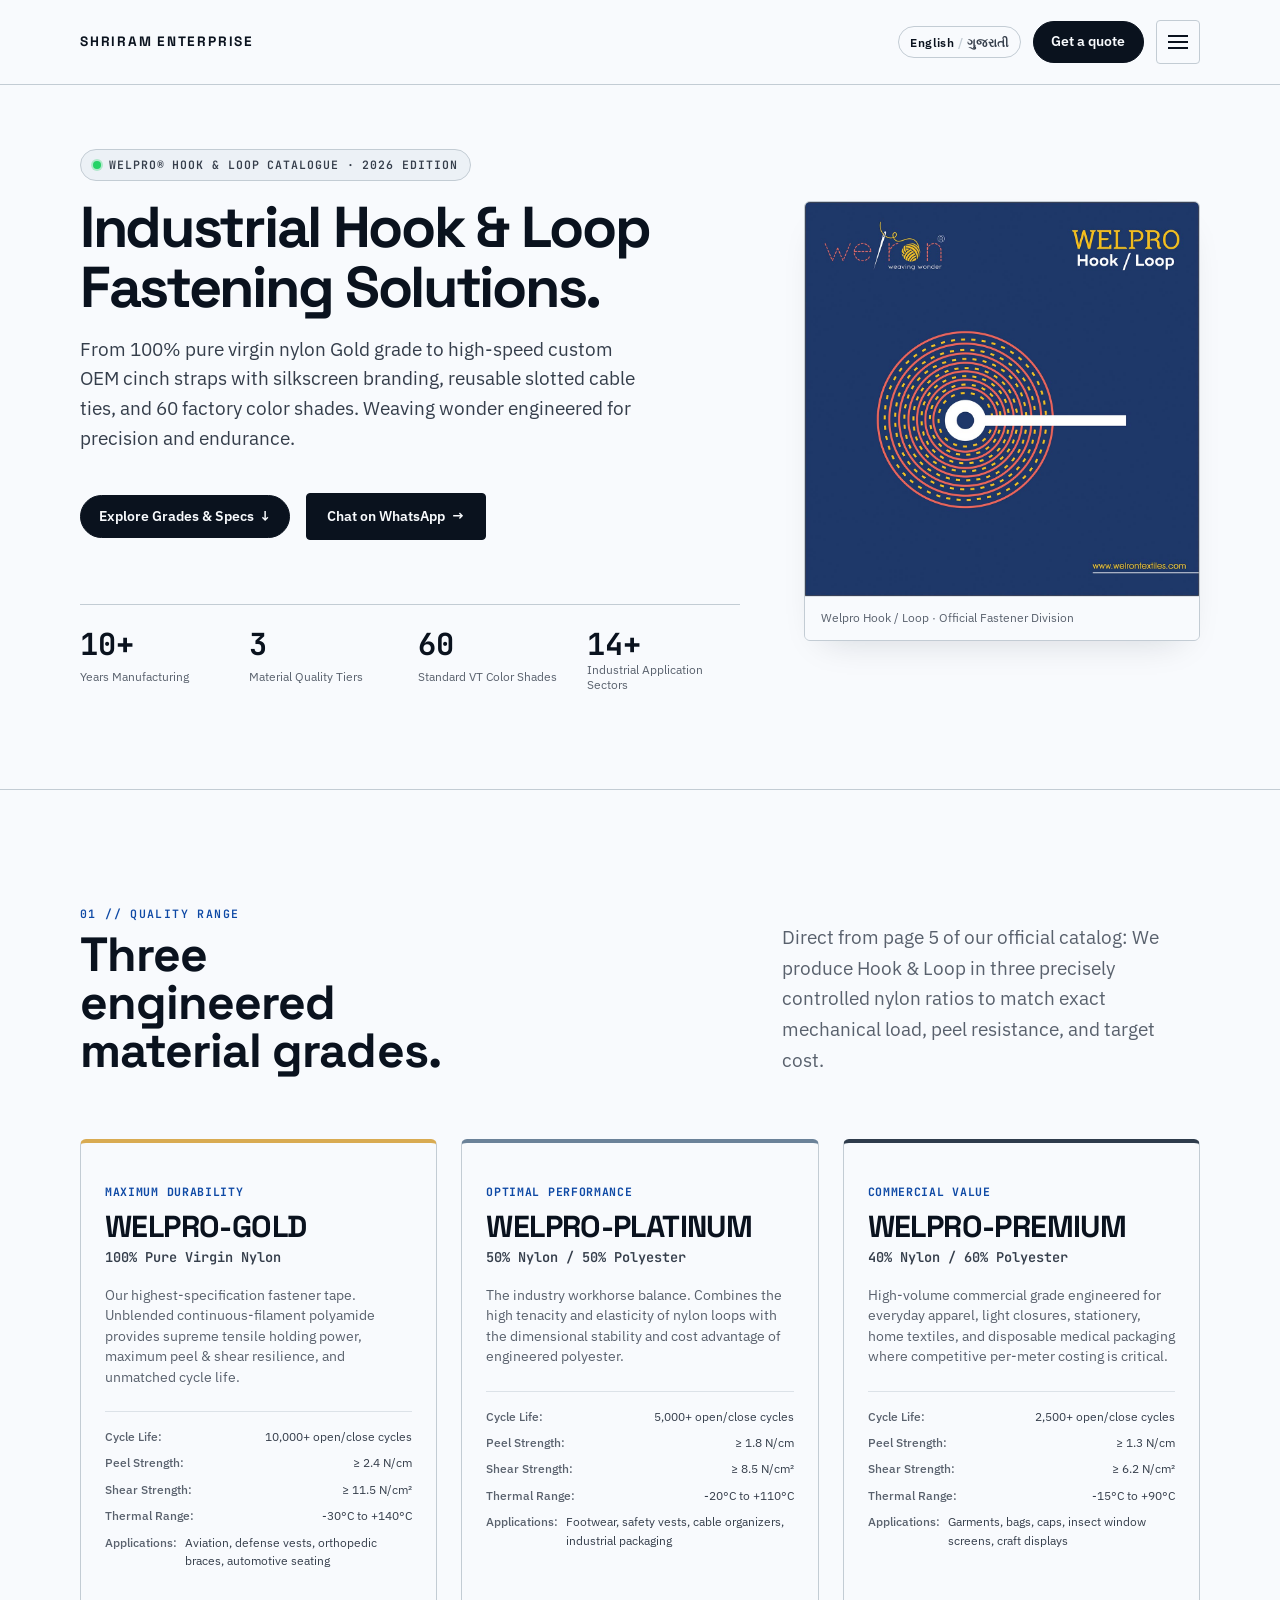
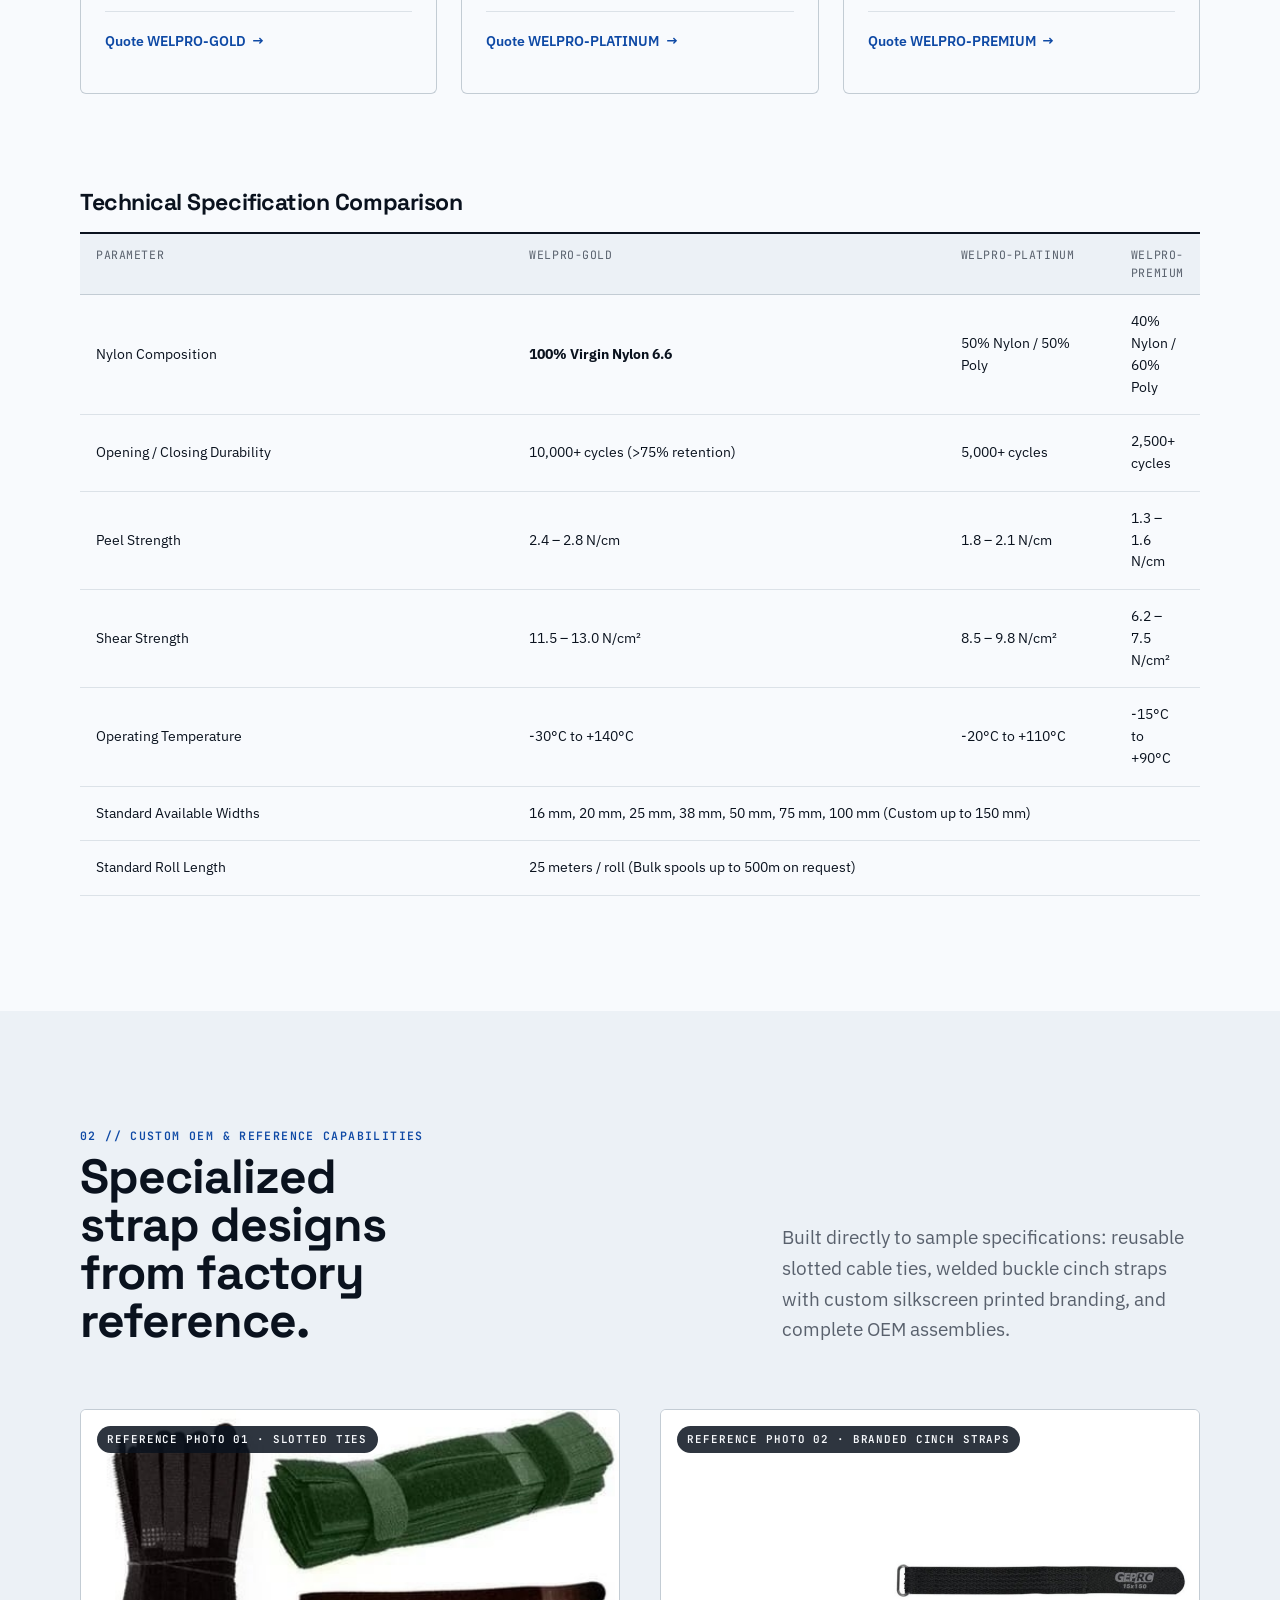
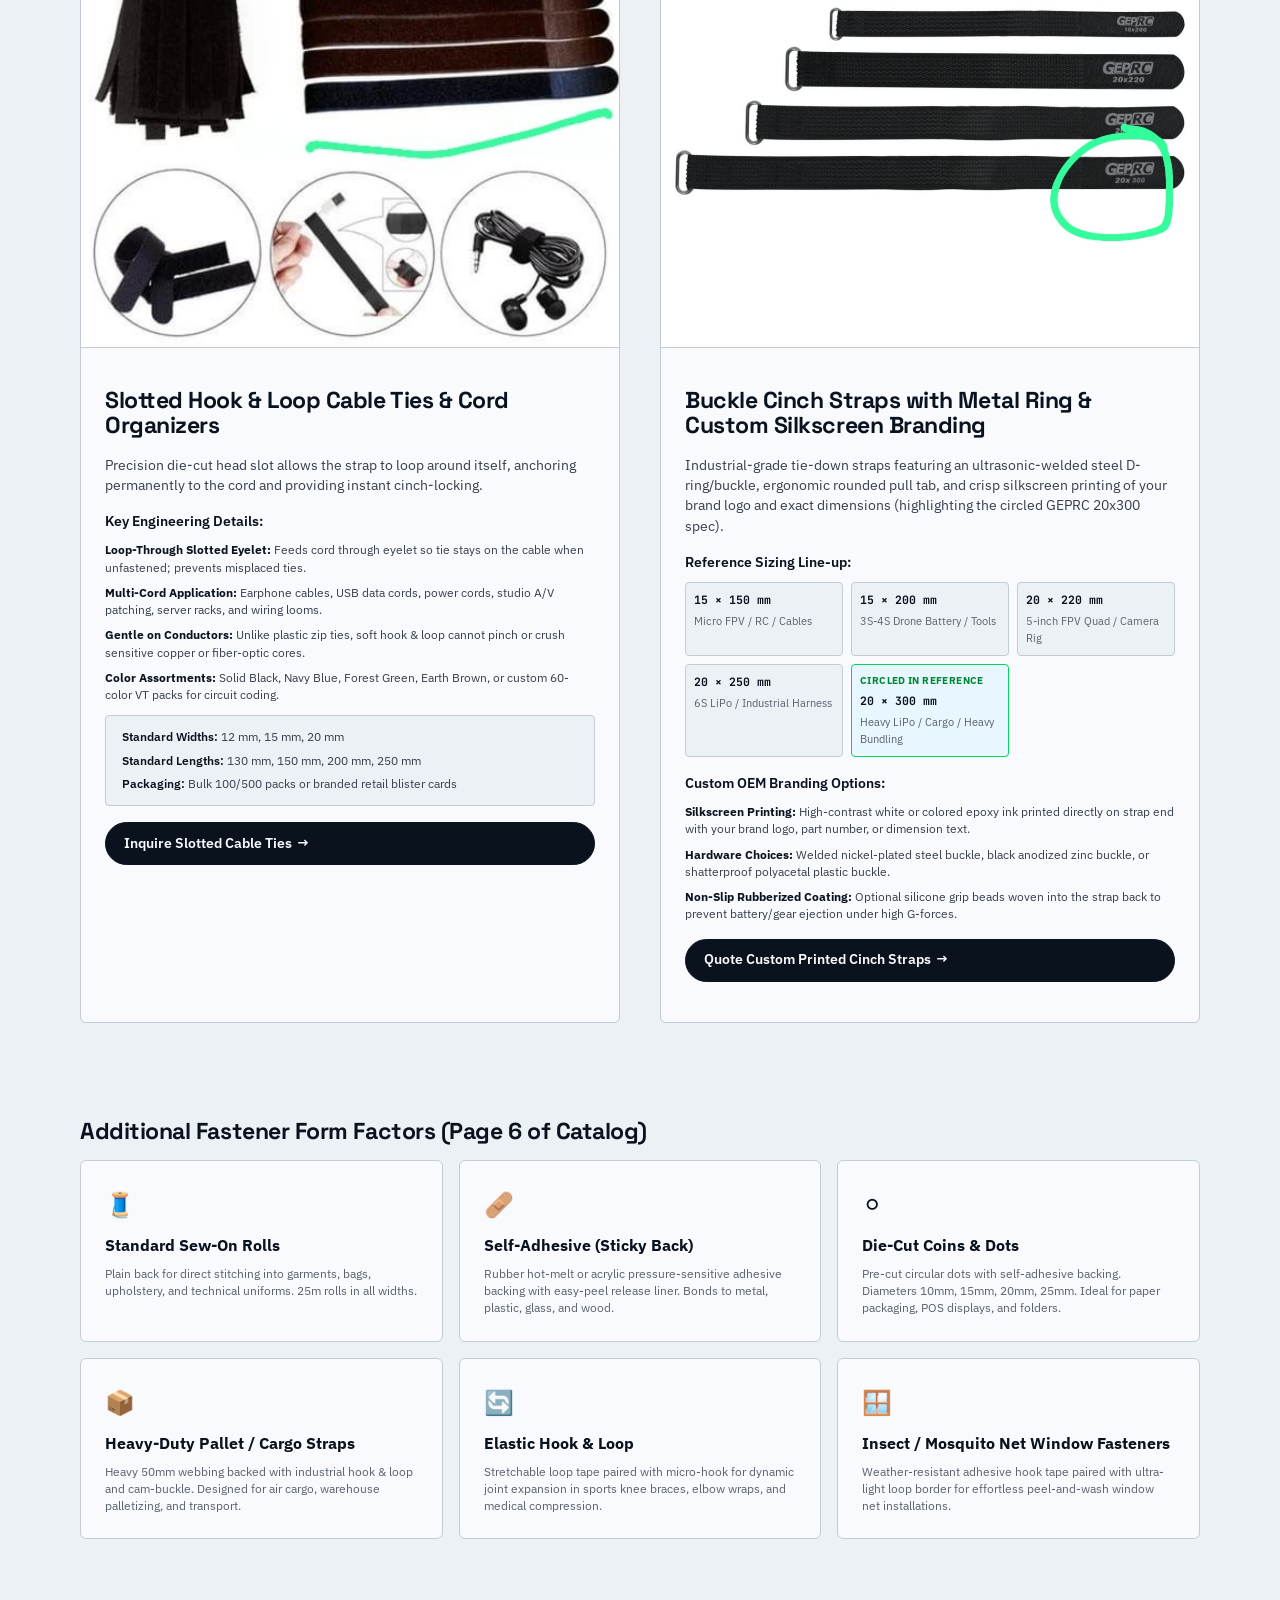
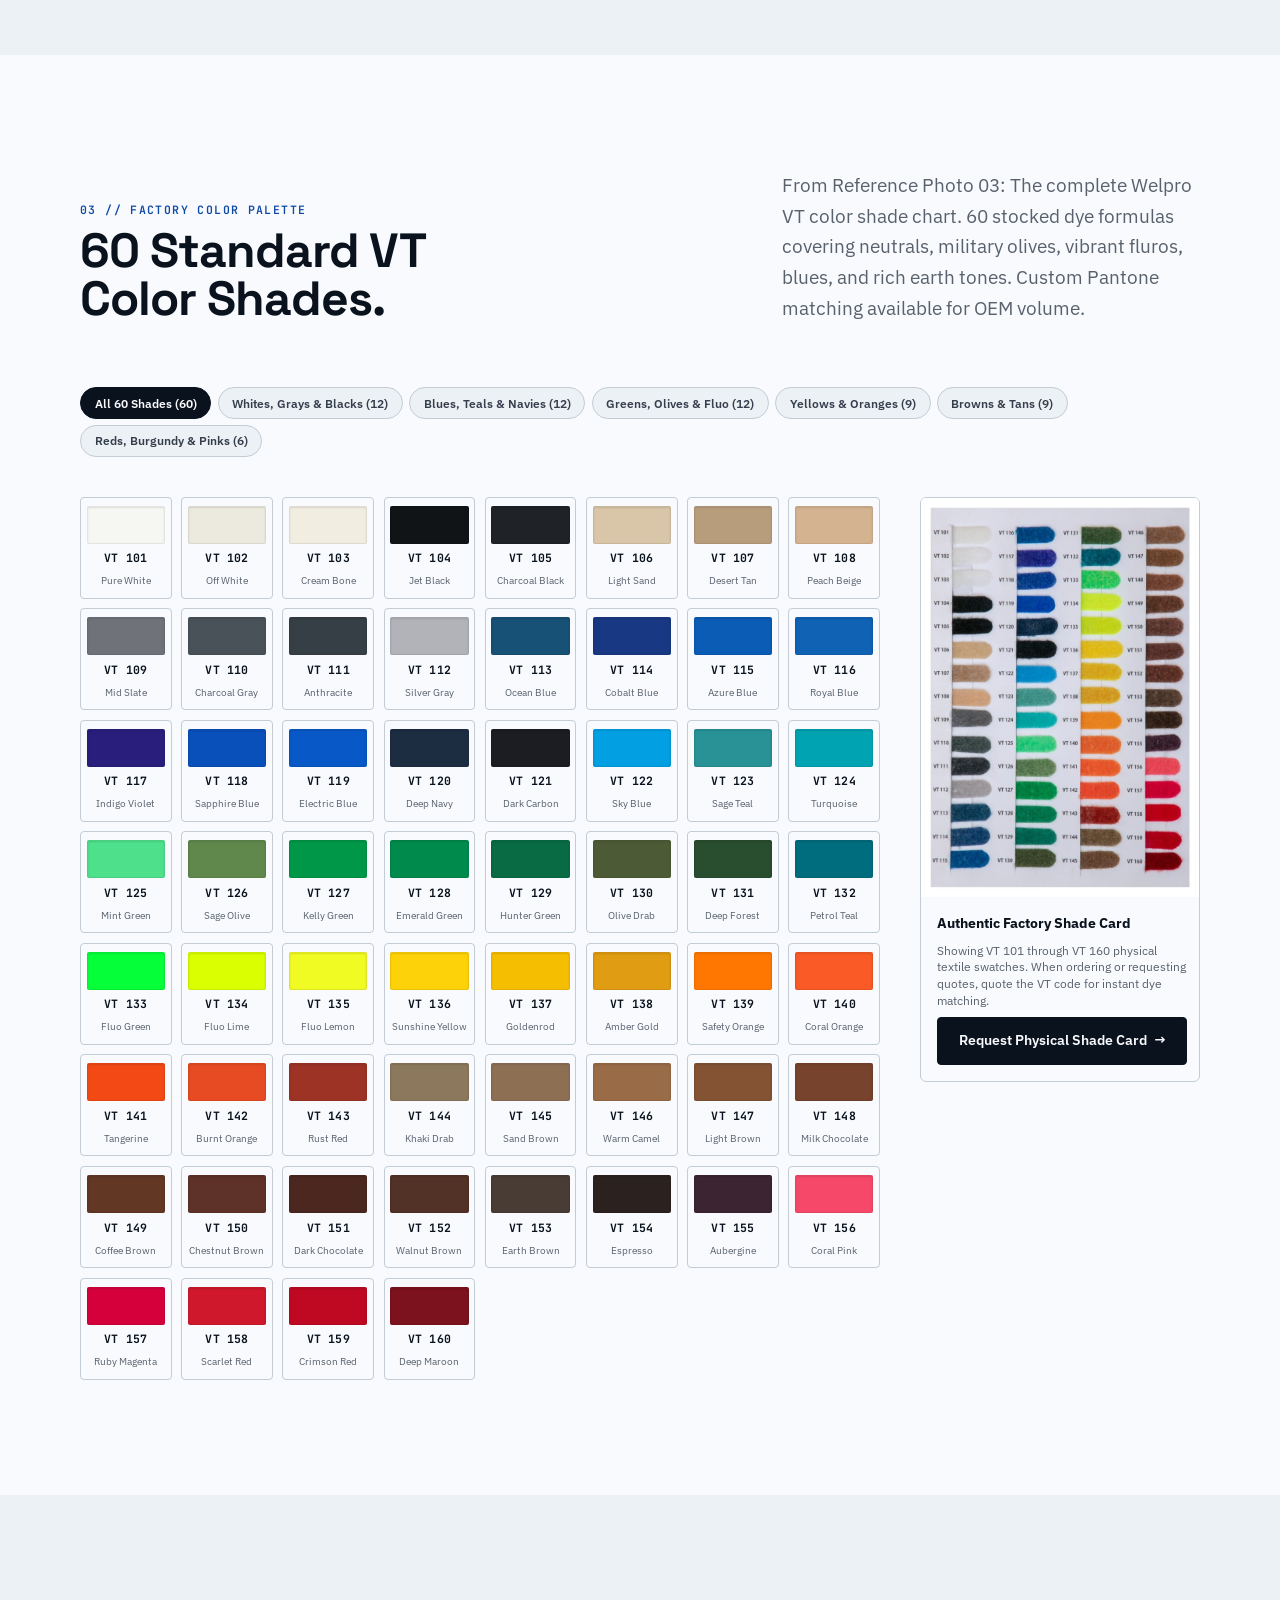
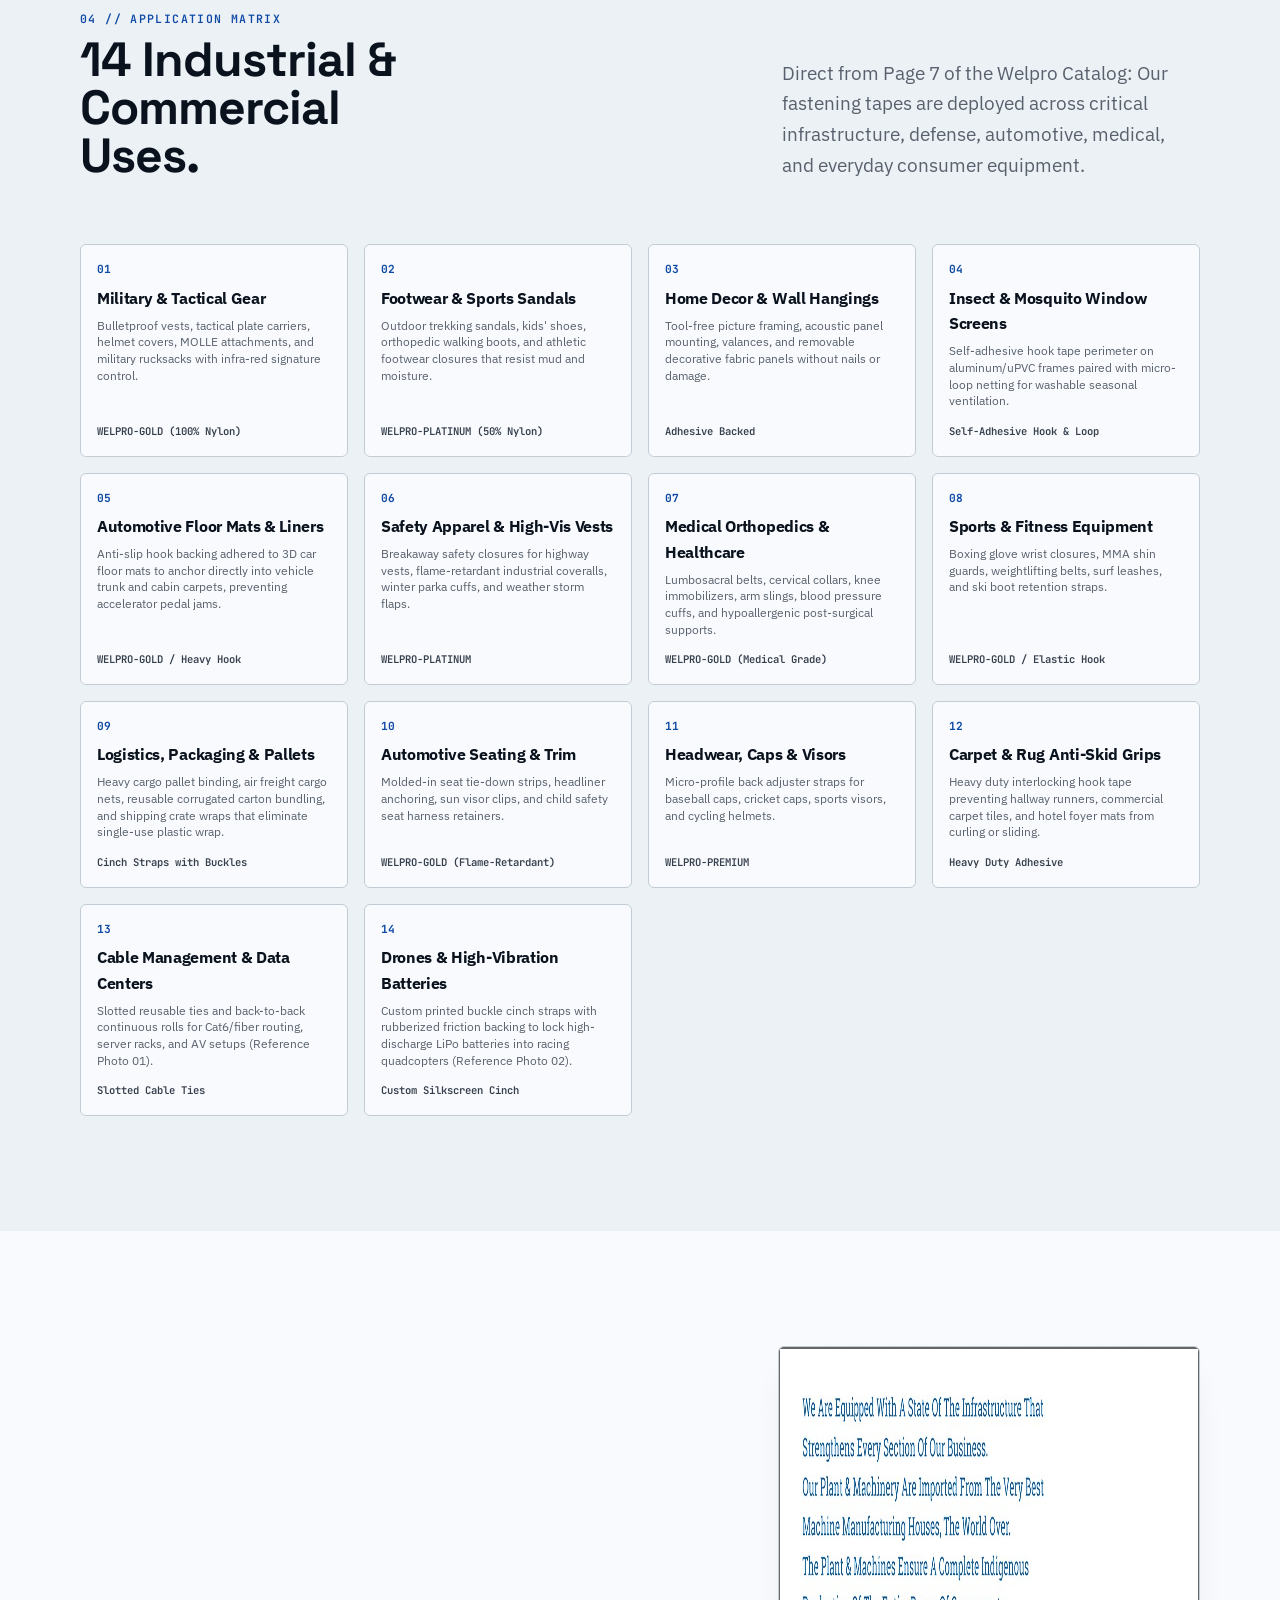
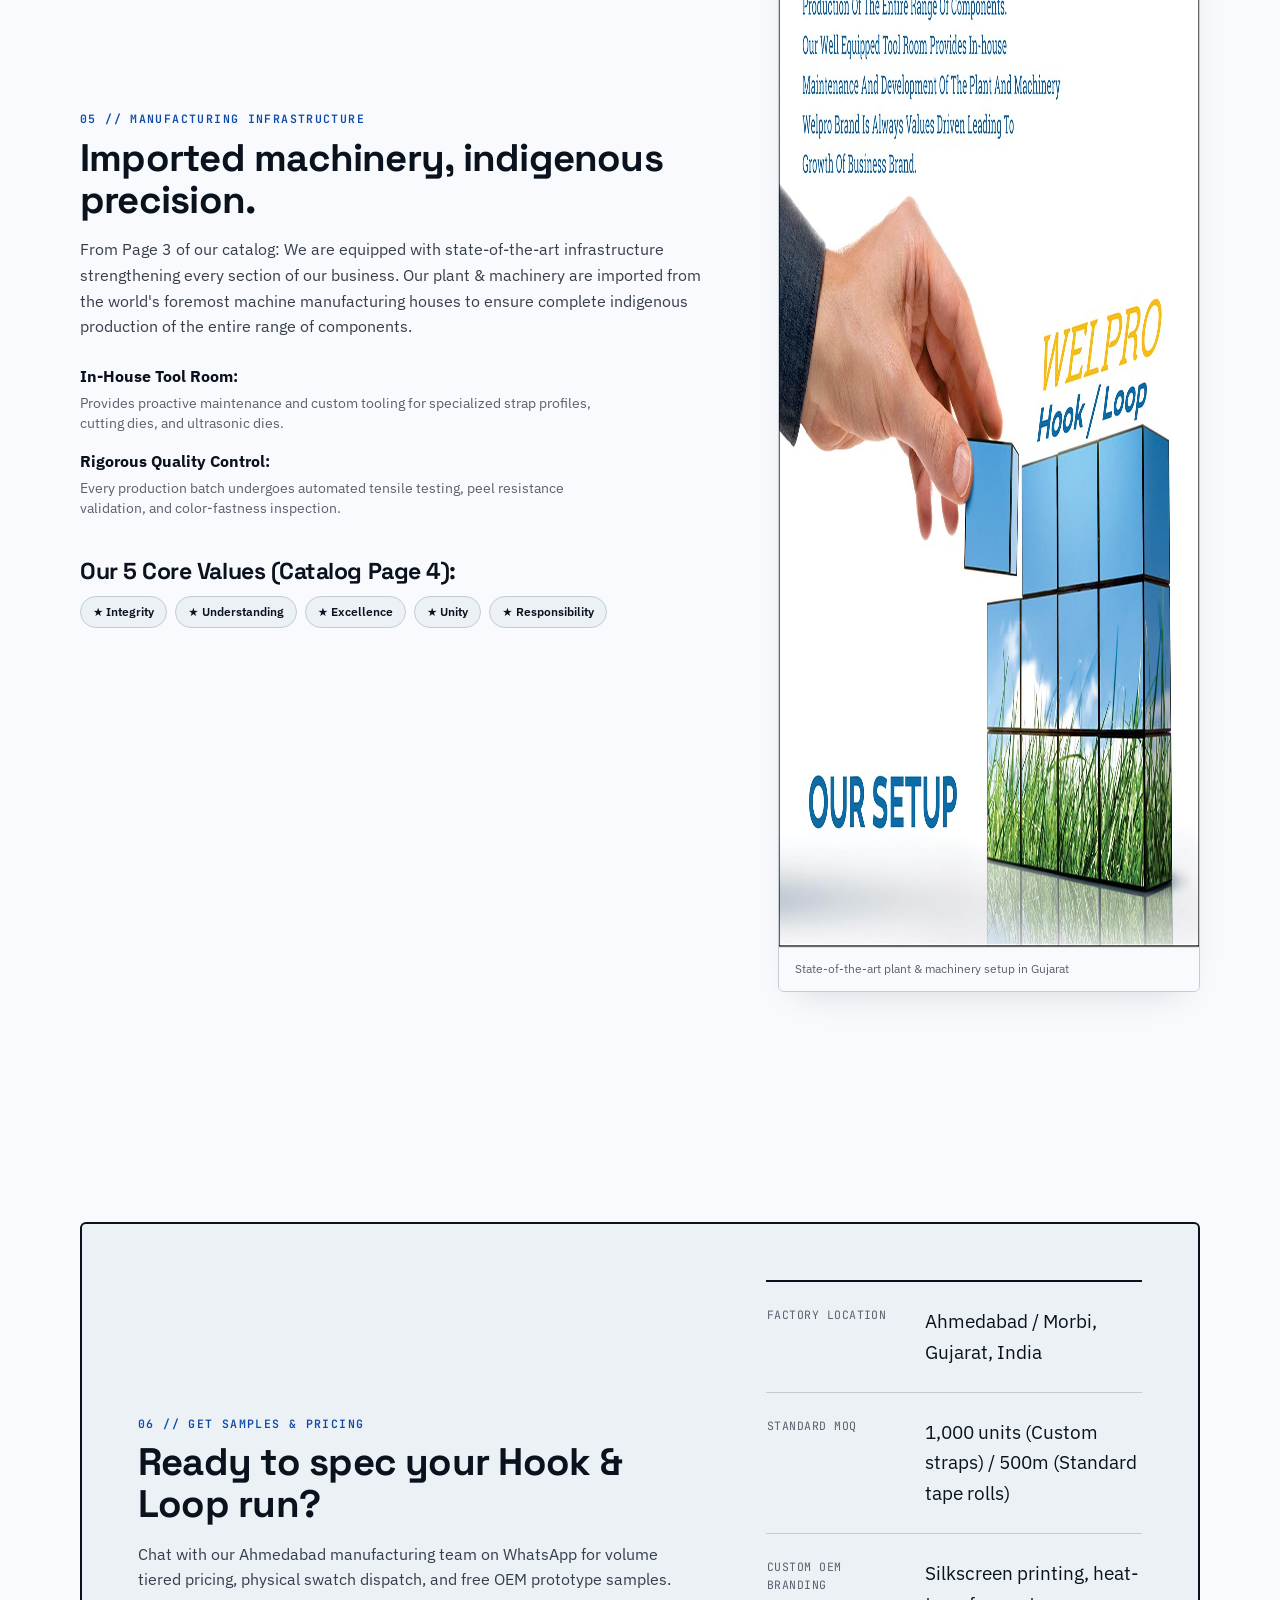
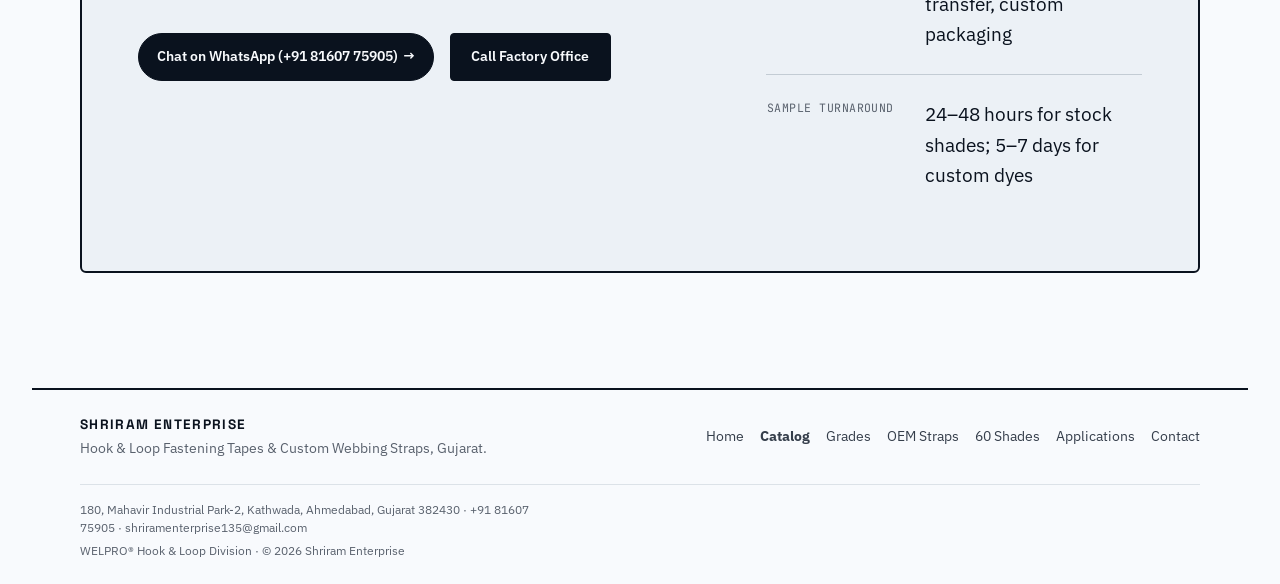
==== commit 94706138: "refactor: remove download PDF option and file" ====
--- a/catalog.html
+++ b/catalog.html
@@ -51,7 +51,7 @@
     <a class="mobile-sheet__link" href="#references"><span class="i18n" data-en="Custom OEM Straps" data-gu="કસ્ટમ OEM સ્ટ્રેપ">Custom OEM Straps</span></a>
     <a class="mobile-sheet__link" href="#shades"><span class="i18n" data-en="60-Color Palette" data-gu="૬૦-રંગ શેડ કાર્ડ">60-Color Palette</span></a>
     <a class="mobile-sheet__link" href="#applications"><span class="i18n" data-en="Applications" data-gu="ઉપયોગો">Applications</span></a>
-    <a class="mobile-sheet__link" href="#download"><span class="i18n" data-en="Download PDF" data-gu="PDF ડાઉનલોડ">Download PDF</span></a>
+    <a class="mobile-sheet__link" href="#quote"><span class="i18n" data-en="Get a Quote" data-gu="ભાવ મેળવો">Get a Quote</span></a>
     <a class="mobile-sheet__link" href="index.html#contact"><span class="i18n" data-en="Contact Us" data-gu="સંપર્ક કરો">Contact Us</span></a>
   </div>
 </header>
@@ -77,9 +77,8 @@
           <a class="btn btn--accent" href="#grades">
             <span class="i18n" data-en="Explore Grades &amp; Specs" data-gu="ગ્રેડ અને સ્પેક્સ જુઓ">Explore Grades &amp; Specs</span> ↓
           </a>
-          <a class="cat-btn-pdf" href="assets/welpro-hook-and-loop-catalog.pdf" target="_blank" rel="noopener">
-            <svg width="18" height="18" viewBox="0 0 24 24" fill="none" stroke="currentColor" stroke-width="2" aria-hidden="true"><path d="M21 15v4a2 2 0 0 1-2 2H5a2 2 0 0 1-2-2v-4"/><polyline points="7 10 12 15 17 10"/><line x1="12" y1="15" x2="12" y2="3"/></svg>
-            <span class="i18n" data-en="Download Official PDF (1.3 MB)" data-gu="સત્તાવાર PDF ડાઉનલોડ કરો (૧.૩ MB)">Download Official PDF (1.3 MB)</span>
+          <a class="cta-outline" href="https://wa.me/918160775905?text=Hi%2C%20I%20reviewed%20the%20WELPRO%20Hook%20and%20Loop%20catalog%20and%20would%20like%20a%20quote." target="_blank" rel="noopener">
+            <span class="i18n" data-en="Chat on WhatsApp" data-gu="WhatsApp પર વાત કરો">Chat on WhatsApp</span> →
           </a>
         </div>
 
@@ -924,22 +923,22 @@
     </div>
   </section>
 
-  <!-- ============ SECTION 6: DOWNLOAD CATALOG & QUOTE CTA ============ -->
-  <section class="section cat-download-section" id="download">
+  <!-- ============ SECTION 6: QUOTE & SAMPLES CTA ============ -->
+  <section class="section cat-download-section" id="quote">
     <div class="cat-download-box">
       <div class="cat-download-text">
         <p class="section-tag tnum"><span class="i18n" data-en="06 // GET SAMPLES &amp; PRICING" data-gu="૦૬ // સેમ્પલ અને ભાવ મેળવો">06 // GET SAMPLES &amp; PRICING</span></p>
         <h2><span class="i18n" data-en="Ready to spec your Hook &amp; Loop run?" data-gu="તમારો હૂક અને લૂપ ઓર્ડર નક્કી કરવા તૈયાર છો?">Ready to spec your Hook &amp; Loop run?</span></h2>
         <p class="cat-lede">
-          <span class="i18n" data-en="Download the complete 8-page PDF catalog or chat with our Ahmedabad manufacturing team on WhatsApp for volume tiered pricing, physical swatch dispatch, and free OEM prototype samples." data-gu="સંપૂર્ણ ૮ પેજનો PDF કૅટેલોગ ડાઉનલોડ કરો અથવા બલ્ક પ્રાઇસિંગ અને ફ્રી OEM સેમ્પલ માટે અમારી અમદાવાદ ટીમ સાથે WhatsApp પર વાત કરો.">Download the complete 8-page PDF catalog or chat with our Ahmedabad manufacturing team on WhatsApp for volume tiered pricing, physical swatch dispatch, and free OEM prototype samples.</span>
+          <span class="i18n" data-en="Chat with our Ahmedabad manufacturing team on WhatsApp for volume tiered pricing, physical swatch dispatch, and free OEM prototype samples." data-gu="બલ્ક પ્રાઇસિંગ, ફિઝિકલ સ્વેચ ડિસ્પેચ અને ફ્રી OEM પ્રોટોટાઇપ સેમ્પલ માટે અમારી અમદાવાદ ટીમ સાથે WhatsApp પર વાત કરો.">Chat with our Ahmedabad manufacturing team on WhatsApp for volume tiered pricing, physical swatch dispatch, and free OEM prototype samples.</span>
         </p>
 
         <div class="cat-download-btns">
           <a class="btn btn--accent" href="https://wa.me/918160775905?text=Hi%2C%20I%20reviewed%20the%20Hook%20and%20Loop%20catalog%20and%20need%20a%20quote%20for%20a%20production%20run." target="_blank" rel="noopener">
             <span class="i18n" data-en="Chat on WhatsApp (+91 81607 75905)" data-gu="WhatsApp પર વાત કરો (+૯૧ ૮૧૬૦૭ ૭૫૯૦૫)">Chat on WhatsApp (+91 81607 75905)</span> →
           </a>
-          <a class="cta-outline" href="assets/welpro-hook-and-loop-catalog.pdf" target="_blank" rel="noopener">
-            <span class="i18n" data-en="Download PDF Catalog (1.3 MB)" data-gu="PDF કૅટેલોગ ડાઉનલોડ કરો (૧.૩ MB)">Download PDF Catalog (1.3 MB)</span>
+          <a class="cta-outline" href="tel:+918160775905">
+            <span class="i18n" data-en="Call Factory Office" data-gu="ફેક્ટરી ઓફિસ કૉલ કરો">Call Factory Office</span>
           </a>
         </div>
       </div>
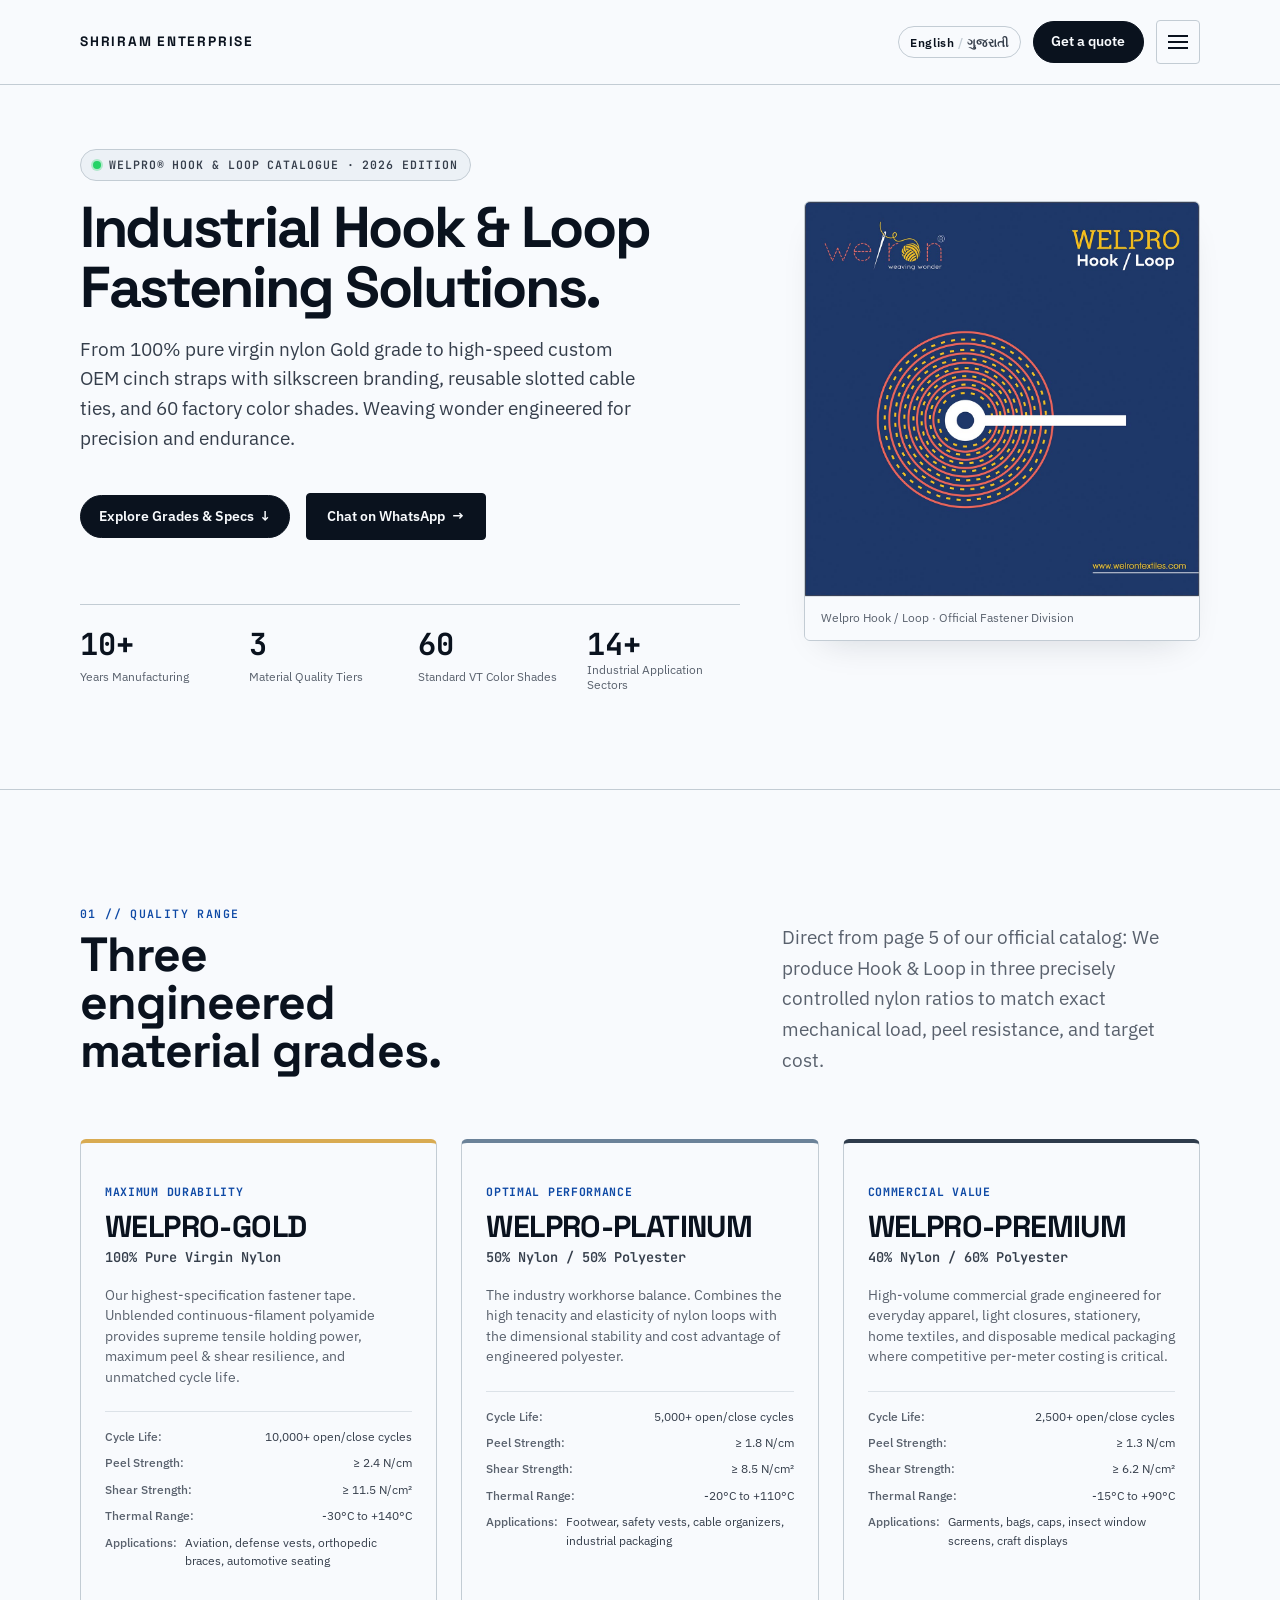
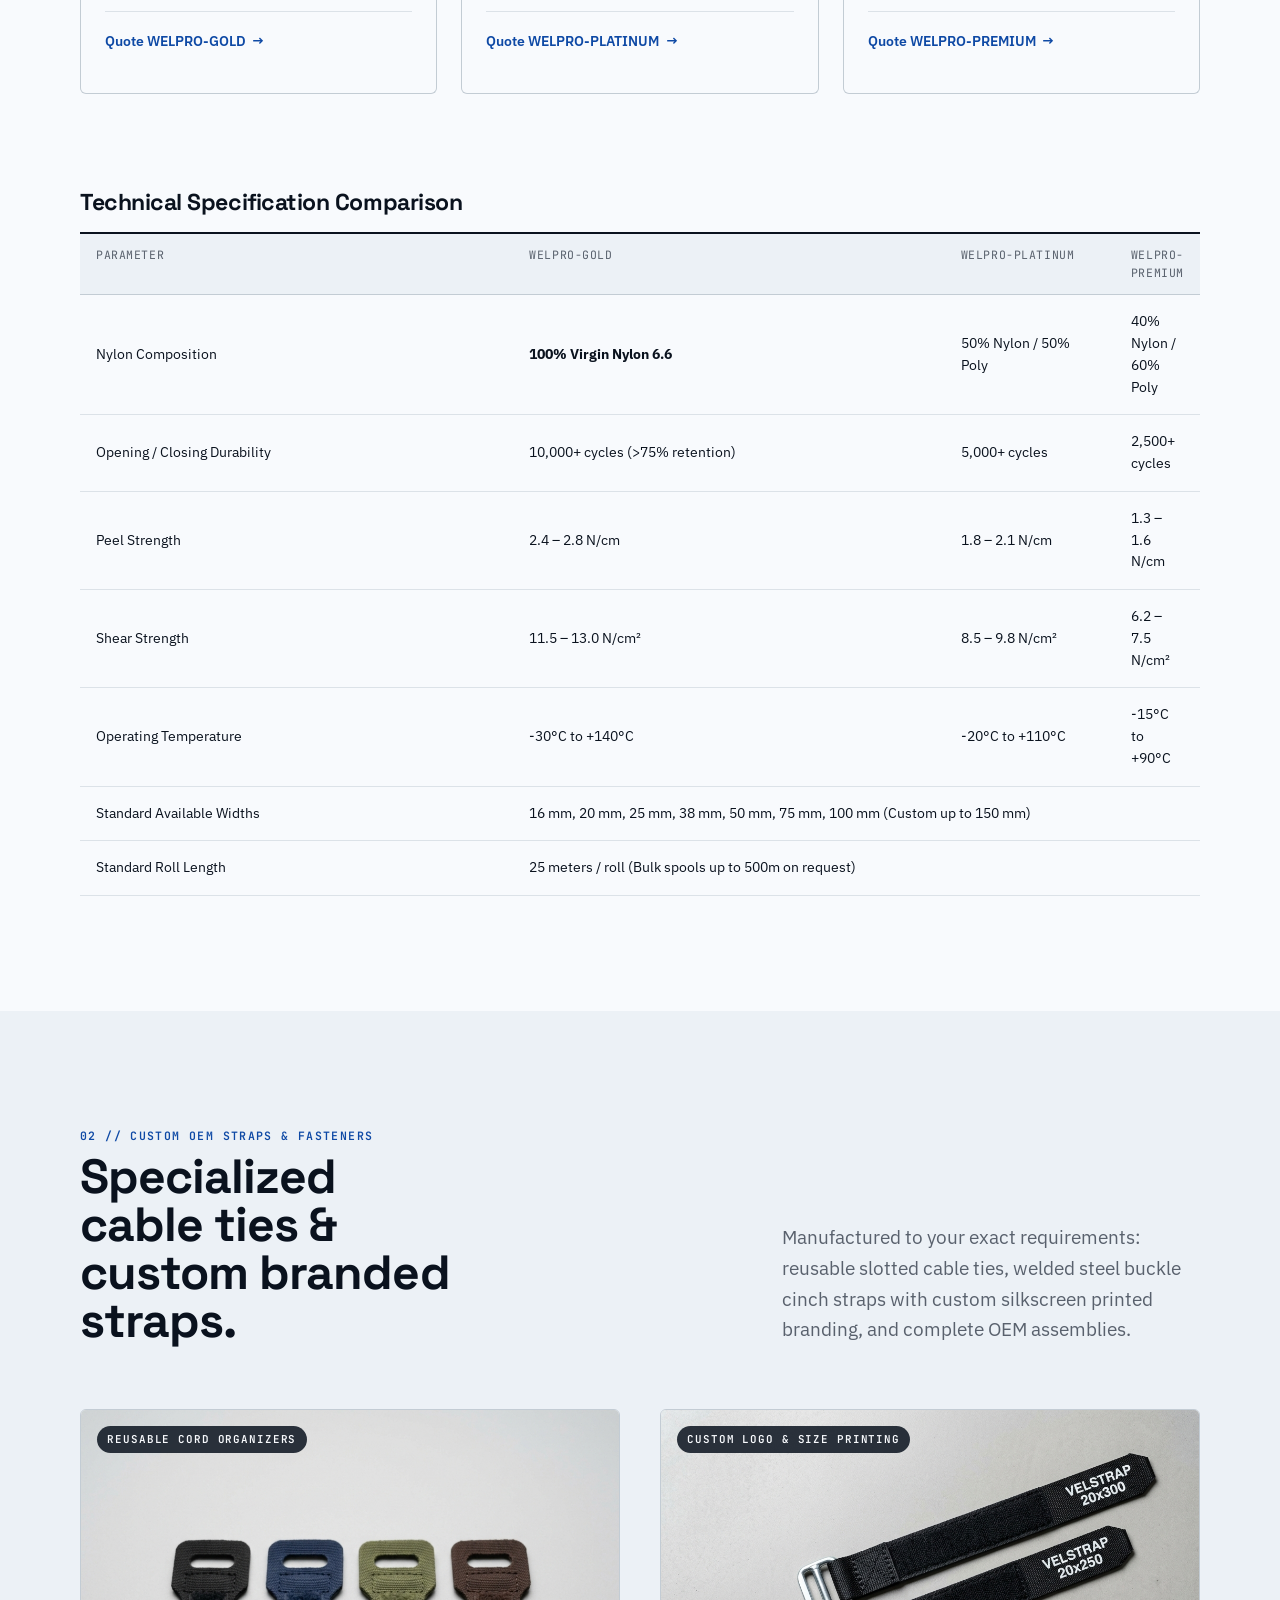
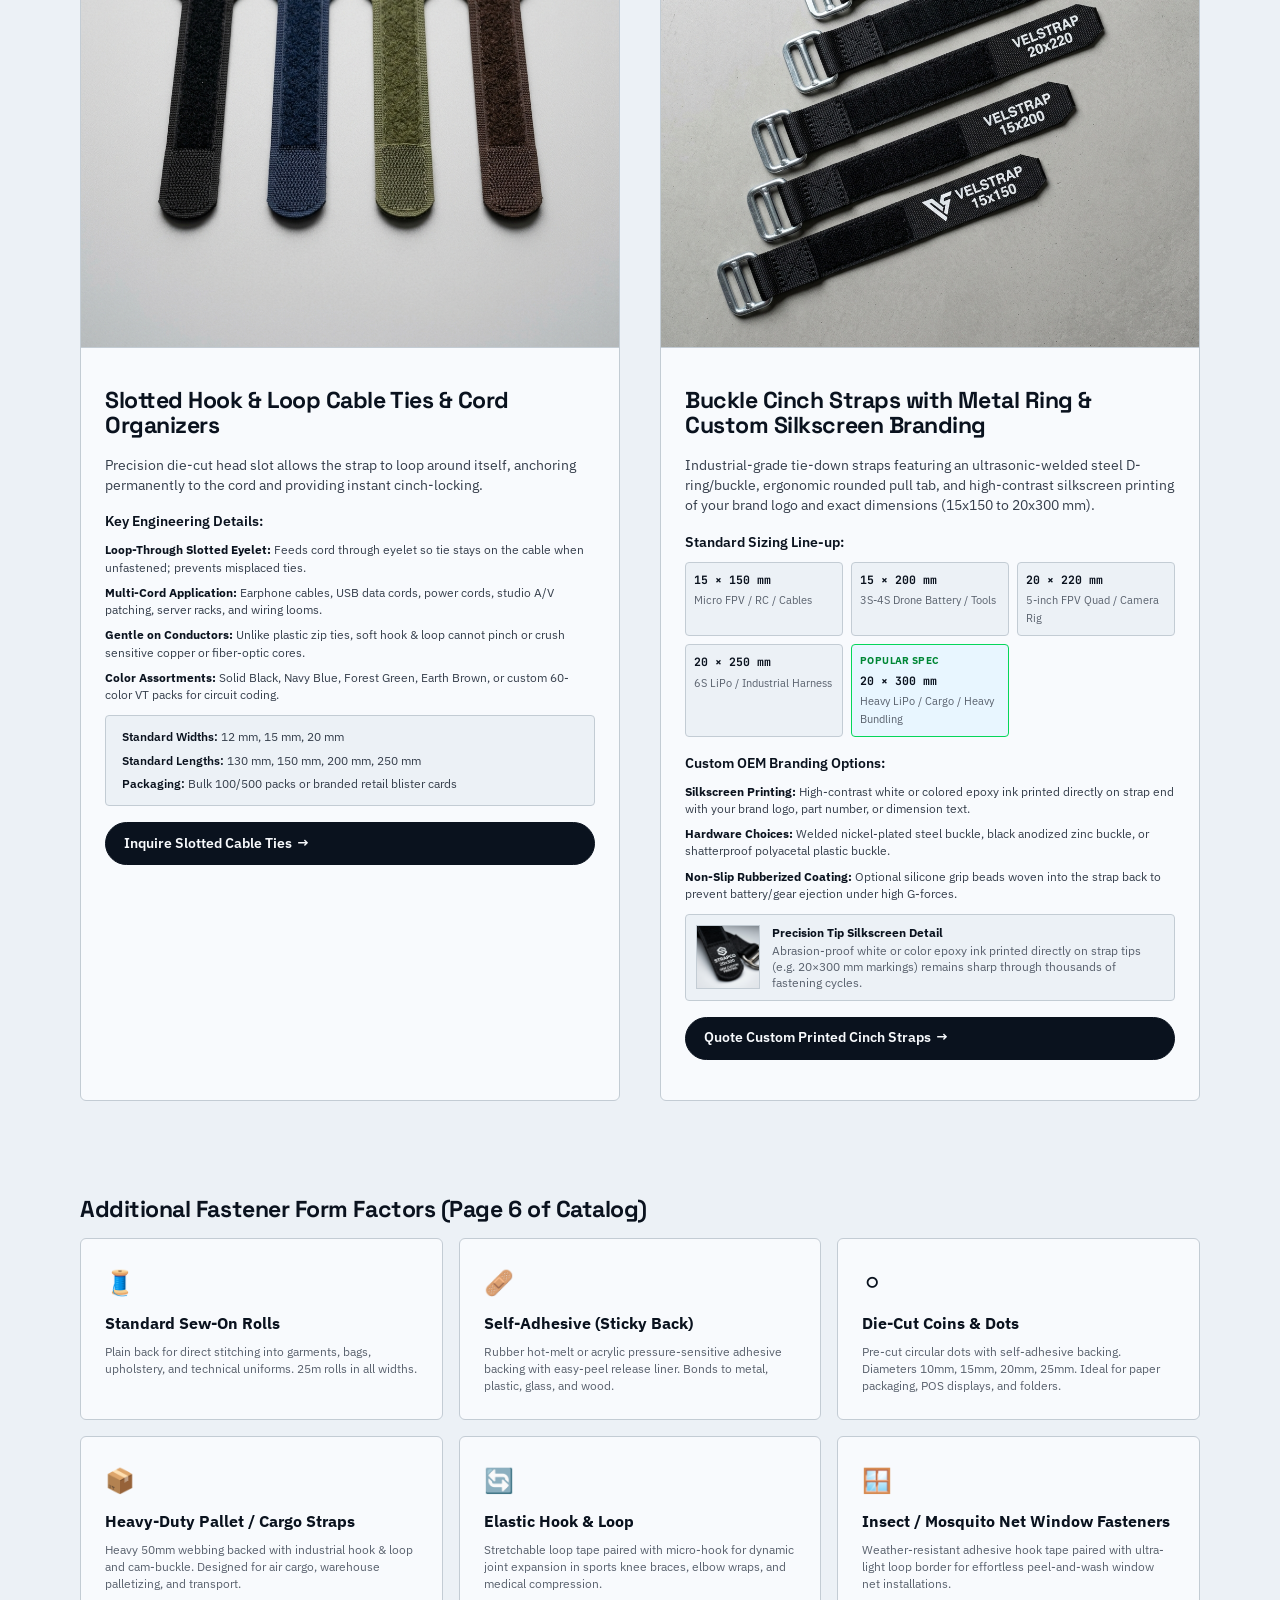
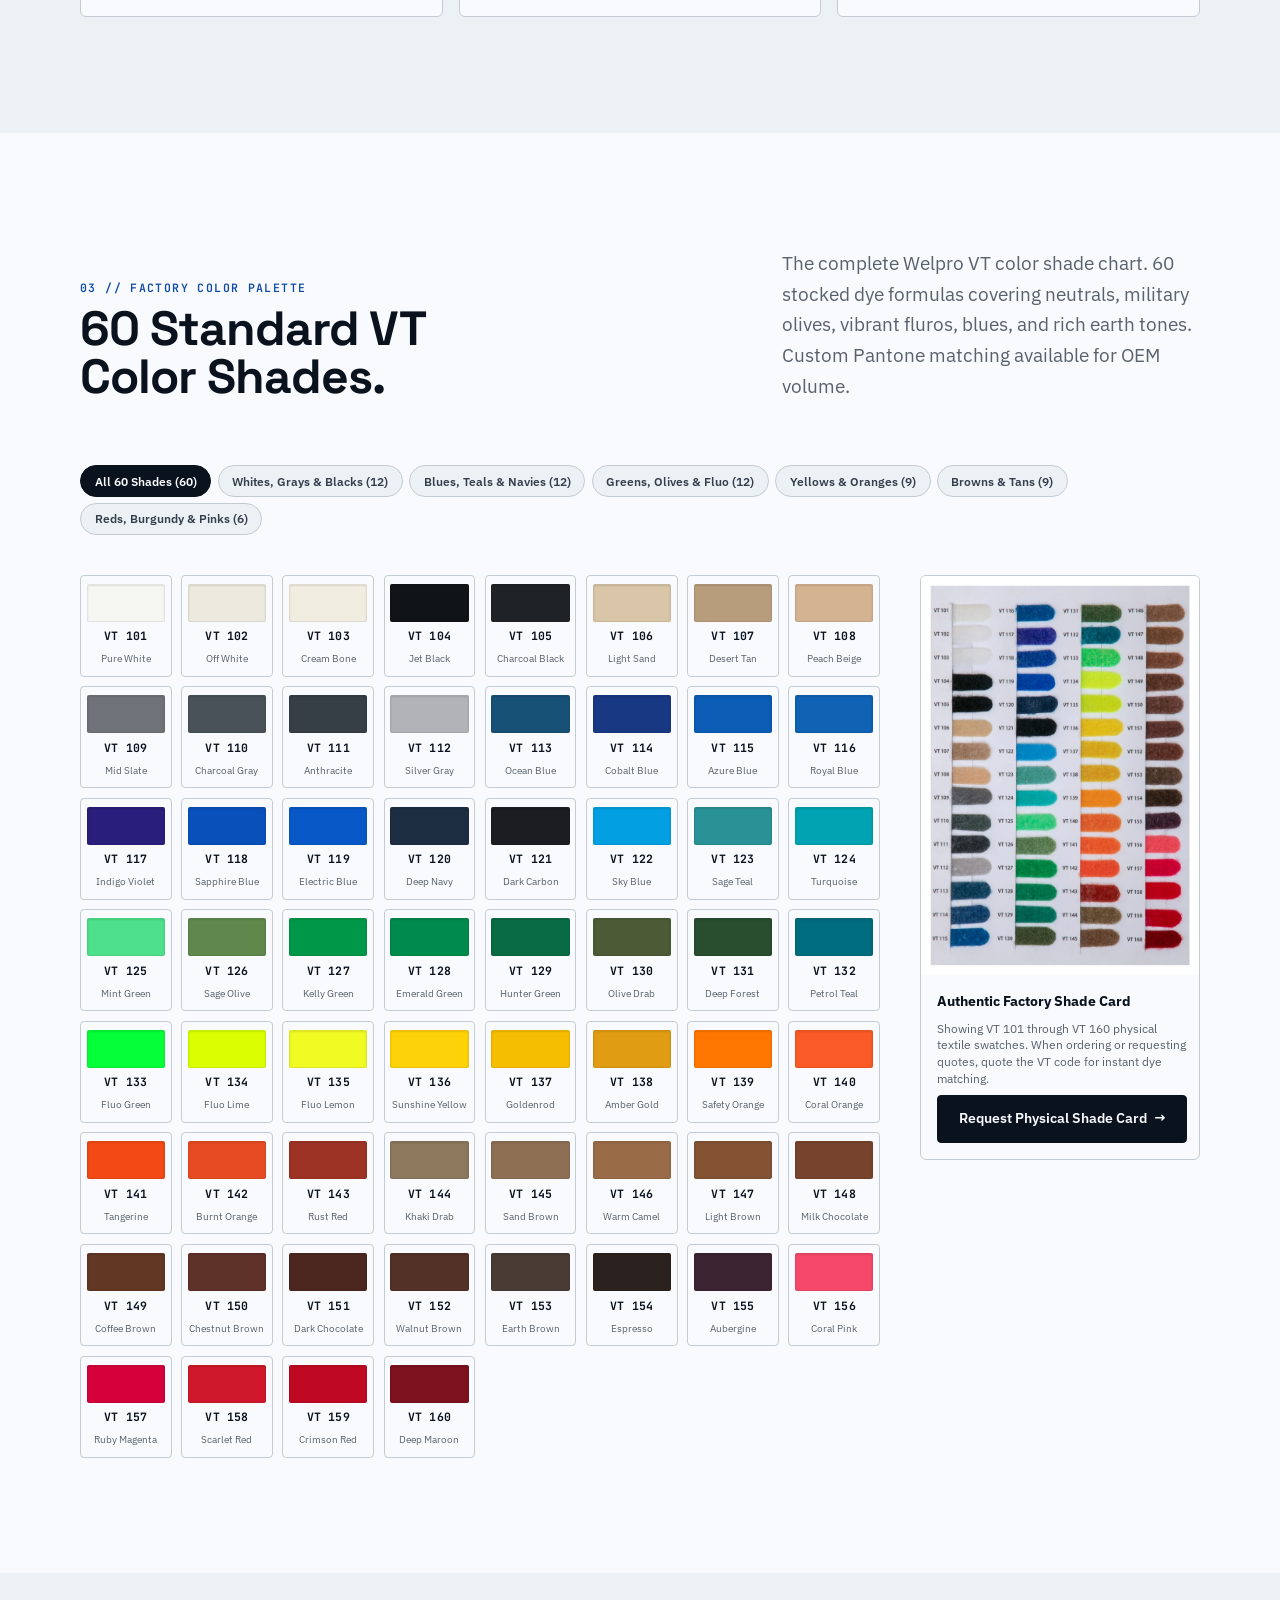
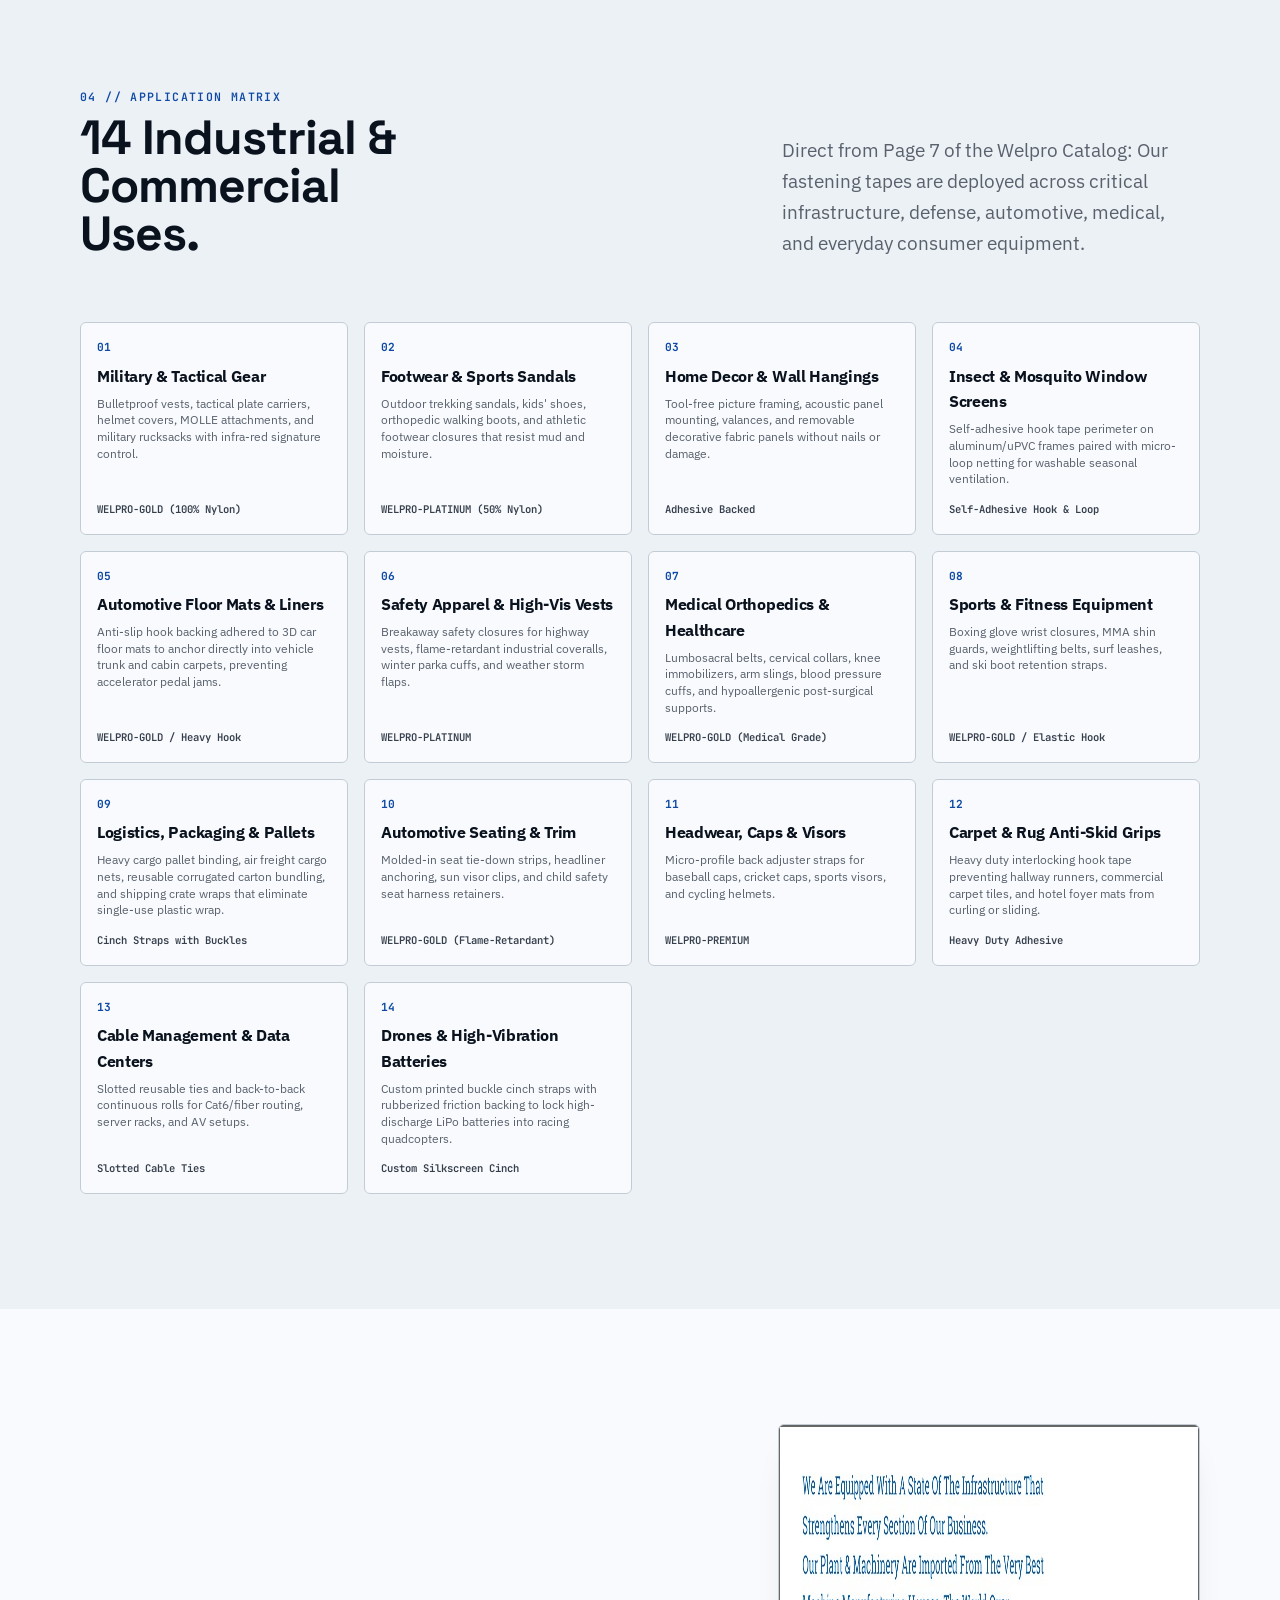
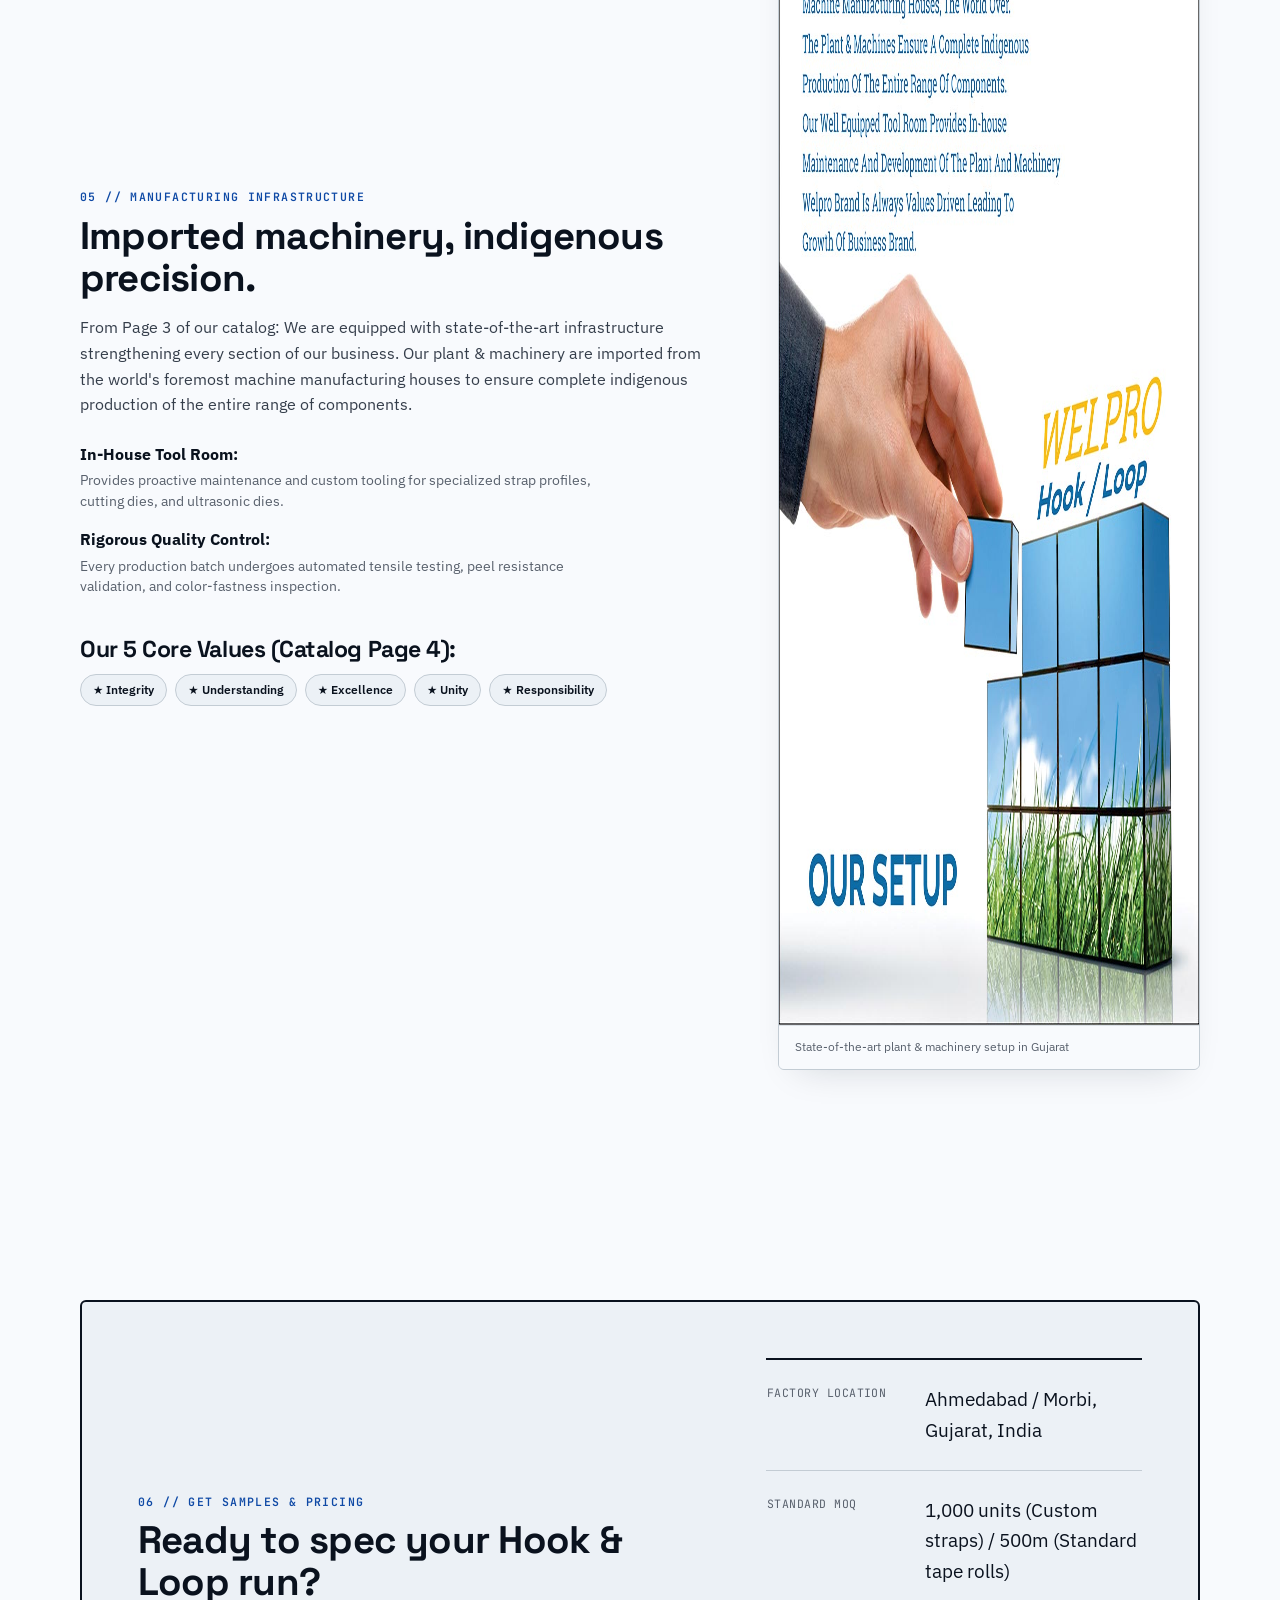
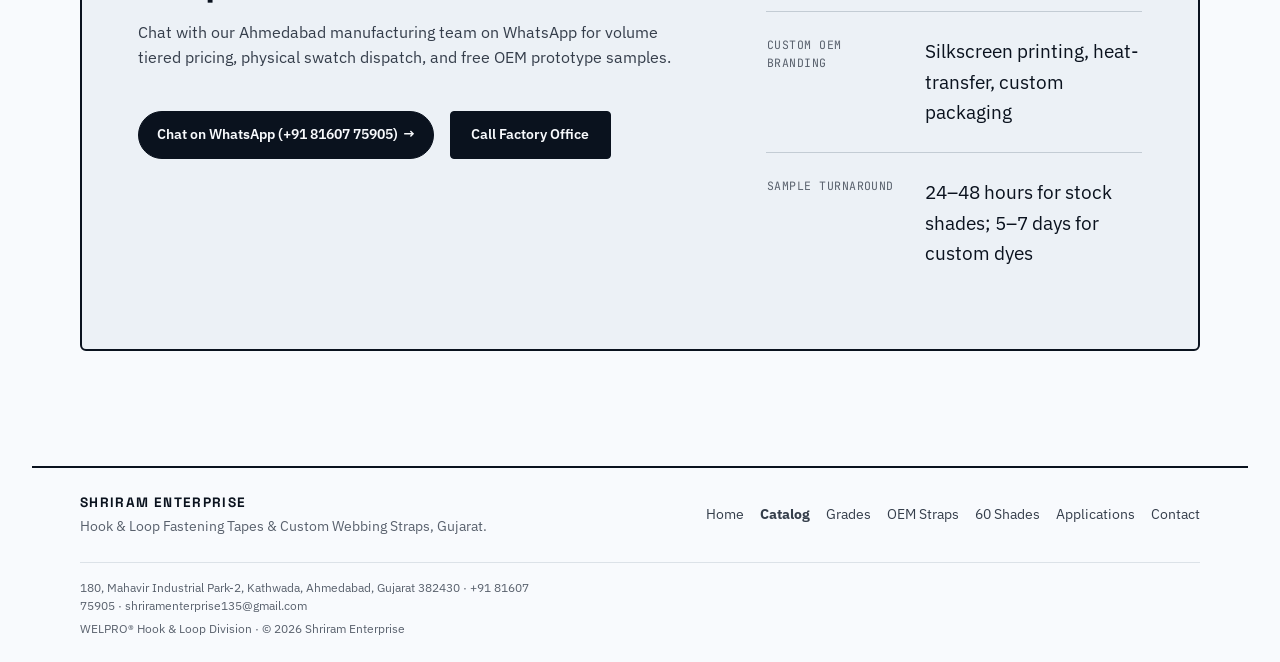
==== commit 826704b6: "feat: showcase green-highlighted products with studio photography and clean copy" ====
--- a/catalog.html
+++ b/catalog.html
@@ -250,25 +250,25 @@
     </div>
   </section>
 
-  <!-- ============ SECTION 2: REFERENCE PHOTOS DEEP-DIVE & CUSTOM OEM ============ -->
+  <!-- ============ SECTION 2: CUSTOM OEM STRAPS & CABLE TIES ============ -->
   <section class="section section--tint" id="references">
     <header class="head-hang">
       <div>
-        <p class="section-tag tnum"><span class="i18n" data-en="02 // CUSTOM OEM &amp; REFERENCE CAPABILITIES" data-gu="૦૨ // કસ્ટમ OEM અને રેફરન્સ ક્ષમતાઓ">02 // CUSTOM OEM &amp; REFERENCE CAPABILITIES</span></p>
-        <h2><span class="i18n" data-en="Specialized strap designs from factory reference." data-gu="ફેક્ટરી રેફરન્સ પર આધારિત વિશિષ્ટ સ્ટ્રેપ ડિઝાઇન.">Specialized strap designs from factory reference.</span></h2>
+        <p class="section-tag tnum"><span class="i18n" data-en="02 // CUSTOM OEM STRAPS &amp; FASTENERS" data-gu="૦૨ // કસ્ટમ OEM સ્ટ્રેપ અને ફાસ્ટનર્સ">02 // CUSTOM OEM STRAPS &amp; FASTENERS</span></p>
+        <h2><span class="i18n" data-en="Specialized cable ties &amp; custom branded straps." data-gu="વિશિષ્ટ કેબલ ટાઈ અને કસ્ટમ બ્રાન્ડેડ સ્ટ્રેપ.">Specialized cable ties &amp; custom branded straps.</span></h2>
       </div>
       <p class="head-hang__lede muted">
-        <span class="i18n" data-en="Built directly to sample specifications: reusable slotted cable ties, welded buckle cinch straps with custom silkscreen printed branding, and complete OEM assemblies." data-gu="સેમ્પલ સ્પેસિફિકેશન અનુસાર નિર્મિત: ફરીથી વાપરી શકાય તેવી સ્લોટેડ કેબલ ટાઈ, કસ્ટમ સિલ્કસ્ક્રીન પ્રિન્ટેડ બ્રાન્ડિંગ સાથે વેલ્ડેડ બકલ સિન્ચ સ્ટ્રેપ અને સંપૂર્ણ OEM એસેમ્બલીઝ.">Built directly to sample specifications: reusable slotted cable ties, welded buckle cinch straps with custom silkscreen printed branding, and complete OEM assemblies.</span>
+        <span class="i18n" data-en="Manufactured to your exact requirements: reusable slotted cable ties, welded steel buckle cinch straps with custom silkscreen printed branding, and complete OEM assemblies." data-gu="તમારી ચોક્કસ જરૂરિયાતો મુજબ નિર્મિત: ફરીથી વાપરી શકાય તેવી સ્લોટેડ કેબલ ટાઈ, કસ્ટમ સિલ્કસ્ક્રીન પ્રિન્ટેડ બ્રાન્ડિંગ સાથે વેલ્ડેડ સ્ટીલ બકલ સિન્ચ સ્ટ્રેપ અને સંપૂર્ણ OEM એસેમ્બલીઝ.">Manufactured to your exact requirements: reusable slotted cable ties, welded steel buckle cinch straps with custom silkscreen printed branding, and complete OEM assemblies.</span>
       </p>
     </header>
 
     <div class="ref-feature-grid">
 
-      <!-- REFERENCE 1: SLOTTED CABLE TIES -->
+      <!-- PRODUCT: SLOTTED CABLE TIES -->
       <article class="ref-card">
         <div class="ref-card__media">
-          <img src="assets/images/cable-ties-organizer.jpg" alt="Slotted Hook and Loop Cable Organizer Ties for Earphones, USB, and Wire Bundling" width="500" height="500">
-          <div class="ref-card__pill"><span class="i18n" data-en="REFERENCE PHOTO 01 · SLOTTED TIES" data-gu="રેફરન્સ ફોટો ૦૧ · સ્લોટેડ ટાઈ">REFERENCE PHOTO 01 · SLOTTED TIES</span></div>
+          <img src="assets/images/cable-ties-organizer.jpg" alt="Slotted Hook and Loop Cable Organizer Ties in multiple colors" width="1024" height="1024">
+          <div class="ref-card__pill"><span class="i18n" data-en="REUSABLE CORD ORGANIZERS" data-gu="રીયૂઝેબલ કોર્ડ ઓર્ગેનાઈઝર્સ">REUSABLE CORD ORGANIZERS</span></div>
         </div>
         <div class="ref-card__body">
           <h3 class="ref-card__title">
@@ -300,22 +300,22 @@
         </div>
       </article>
 
-      <!-- REFERENCE 2: CUSTOM CINCH STRAPS WITH SILKSCREEN BRANDING -->
+      <!-- PRODUCT: CUSTOM CINCH STRAPS WITH SILKSCREEN BRANDING -->
       <article class="ref-card">
         <div class="ref-card__media">
-          <img src="assets/images/custom-cinch-straps-buckle.jpg" alt="Buckle Cinch Straps with Metal Ring and Custom Silkscreen Printed Logo and Dimensions GEPRC 20x300" width="1024" height="1024">
-          <div class="ref-card__pill"><span class="i18n" data-en="REFERENCE PHOTO 02 · BRANDED CINCH STRAPS" data-gu="રેફરન્સ ફોટો ૦૨ · બ્રાન્ડેડ સિન્ચ સ્ટ્રેપ">REFERENCE PHOTO 02 · BRANDED CINCH STRAPS</span></div>
+          <img src="assets/images/custom-cinch-straps-buckle.jpg" alt="Buckle Cinch Straps with Metal Ring and Custom Silkscreen Printed Logo and Dimensions 15x150 to 20x300" width="1024" height="1024">
+          <div class="ref-card__pill"><span class="i18n" data-en="CUSTOM LOGO &amp; SIZE PRINTING" data-gu="કસ્ટમ લોગો અને સાઇઝ પ્રિન્ટિંગ">CUSTOM LOGO &amp; SIZE PRINTING</span></div>
         </div>
         <div class="ref-card__body">
           <h3 class="ref-card__title">
             <span class="i18n" data-en="Buckle Cinch Straps with Metal Ring &amp; Custom Silkscreen Branding" data-gu="મેટલ રિંગ અને કસ્ટમ સિલ્કસ્ક્રીન બ્રાન્ડિંગ સાથે બકલ સિન્ચ સ્ટ્રેપ">Buckle Cinch Straps with Metal Ring &amp; Custom Silkscreen Branding</span>
           </h3>
           <p class="ref-card__lead">
-            <span class="i18n" data-en="Industrial-grade tie-down straps featuring an ultrasonic-welded steel D-ring/buckle, ergonomic rounded pull tab, and crisp silkscreen printing of your brand logo and exact dimensions (highlighting the circled GEPRC 20x300 spec)." data-gu="અલ્ટ્રાસોનિક-વેલ્ડેડ સ્ટીલ ડી-રિંગ/બકલ, ગોળ પુલ ટેબ અને તમારા બ્રાન્ડ લોગો અને ચોક્કસ માપની સિલ્કસ્ક્રીન પ્રિન્ટિંગ ધરાવતા ઔદ્યોગિક-ગ્રેડ ટાઈ-ડાઉન સ્ટ્રેપ (સર્કલ્ડ GEPRC 20x300 સ્પેક).">Industrial-grade tie-down straps featuring an ultrasonic-welded steel D-ring/buckle, ergonomic rounded pull tab, and crisp silkscreen printing of your brand logo and exact dimensions (highlighting the circled GEPRC 20x300 spec).</span>
+            <span class="i18n" data-en="Industrial-grade tie-down straps featuring an ultrasonic-welded steel D-ring/buckle, ergonomic rounded pull tab, and high-contrast silkscreen printing of your brand logo and exact dimensions (15x150 to 20x300 mm)." data-gu="અલ્ટ્રાસોનિક-વેલ્ડેડ સ્ટીલ ડી-રિંગ/બકલ, ગોળ પુલ ટેબ અને તમારા બ્રાન્ડ લોગો અને ચોક્કસ માપ (૧૫x૧૫૦ થી ૨૦x૩૦૦ મીમી) ની સિલ્કસ્ક્રીન પ્રિન્ટિંગ ધરાવતા ઔદ્યોગિક-ગ્રેડ ટાઈ-ડાઉન સ્ટ્રેપ.">Industrial-grade tie-down straps featuring an ultrasonic-welded steel D-ring/buckle, ergonomic rounded pull tab, and high-contrast silkscreen printing of your brand logo and exact dimensions (15x150 to 20x300 mm).</span>
           </p>
 
           <div class="ref-card__details">
-            <h4 class="ref-card__subhead"><span class="i18n" data-en="Reference Sizing Line-up:" data-gu="રેફરન્સ સાઇઝિંગ લાઇન-અપ:">Reference Sizing Line-up:</span></h4>
+            <h4 class="ref-card__subhead"><span class="i18n" data-en="Standard Sizing Line-up:" data-gu="પ્રમાણભૂત સાઇઝિંગ લાઇન-અપ:">Standard Sizing Line-up:</span></h4>
             <div class="ref-sizes-grid tnum">
               <div class="ref-size-item">
                 <span class="ref-size-item__dim">15 × 150 mm</span>
@@ -334,7 +334,7 @@
                 <span class="ref-size-item__use">6S LiPo / Industrial Harness</span>
               </div>
               <div class="ref-size-item ref-size-item--highlight">
-                <span class="ref-size-item__badge"><span class="i18n" data-en="CIRCLED IN REFERENCE" data-gu="રેફરન્સમાં ચિહ્નિત">CIRCLED IN REFERENCE</span></span>
+                <span class="ref-size-item__badge"><span class="i18n" data-en="POPULAR SPEC" data-gu="લોકપ્રિય સ્પેક">POPULAR SPEC</span></span>
                 <span class="ref-size-item__dim">20 × 300 mm</span>
                 <span class="ref-size-item__use">Heavy LiPo / Cargo / Heavy Bundling</span>
               </div>
@@ -346,9 +346,17 @@
               <li><strong><span class="i18n" data-en="Hardware Choices:" data-gu="હાર્ડવેર પસંદગીઓ:">Hardware Choices:</span></strong> <span class="i18n" data-en="Welded nickel-plated steel buckle, black anodized zinc buckle, or shatterproof polyacetal plastic buckle." data-gu="વેલ્ડેડ નિકલ-પ્લેટેડ સ્ટીલ બકલ, બ્લેક એનોડાઇઝ્ડ ઝિંક બકલ અથવા પોલીસીટલ પ્લાસ્ટિક બકલ.">Welded nickel-plated steel buckle, black anodized zinc buckle, or shatterproof polyacetal plastic buckle.</span></li>
               <li><strong><span class="i18n" data-en="Non-Slip Rubberized Coating:" data-gu="નોન-સ્લિપ રબરાઇઝ્ડ કોટિંગ:">Non-Slip Rubberized Coating:</span></strong> <span class="i18n" data-en="Optional silicone grip beads woven into the strap back to prevent battery/gear ejection under high G-forces." data-gu="હાઈ જી-ફોર્સ હેઠળ બેટરી/સાધનો સરકી ન જાય તે માટે વૈકલ્પિક સિલિકોન ગ્રીપ બીડ્સ.">Optional silicone grip beads woven into the strap back to prevent battery/gear ejection under high G-forces.</span></li>
             </ul>
+
+            <div class="ref-card__macro-inset">
+              <img src="assets/images/custom-cinch-strap-tip-macro.jpg" alt="Macro detail of silkscreen printed logo and 20x300 size specification on strap tip" width="128" height="128">
+              <div class="ref-card__macro-text">
+                <strong><span class="i18n" data-en="Precision Tip Silkscreen Detail" data-gu="પ્રિસિઝન ટિપ સિલ્કસ્ક્રીન વિગત">Precision Tip Silkscreen Detail</span></strong>
+                <p><span class="i18n" data-en="Abrasion-proof white or color epoxy ink printed directly on strap tips (e.g. 20×300 mm markings) remains sharp through thousands of fastening cycles." data-gu="સ્ટ્રેપ ટિપ પર સીધી પ્રિન્ટ કરેલી ઘર્ષણ-પ્રતિરોધક ઇપોક્સી ઇંક (દા.ત. ૨૦×૩૦૦ મીમી માર્કિંગ) હજારો સાયકલ પછી પણ સ્પષ્ટ રહે છે.">Abrasion-proof white or color epoxy ink printed directly on strap tips (e.g. 20×300 mm markings) remains sharp through thousands of fastening cycles.</span></p>
+              </div>
+            </div>
           </div>
 
-          <a class="btn btn--accent" href="https://wa.me/918160775905?text=Hi%2C%20I%20need%20custom%20printed%20Buckle%20Cinch%20Straps%20with%20our%20logo%20(similar%20to%20GEPRC%20spec)." target="_blank" rel="noopener">
+          <a class="btn btn--accent" href="https://wa.me/918160775905?text=Hi%2C%20I%20need%20custom%20printed%20Buckle%20Cinch%20Straps%20with%20our%20logo%20and%20dimensions." target="_blank" rel="noopener">
             <span class="i18n" data-en="Quote Custom Printed Cinch Straps" data-gu="કસ્ટમ પ્રિન્ટેડ સિન્ચ સ્ટ્રેપ ભાવ પૂછો">Quote Custom Printed Cinch Straps</span> →
           </a>
         </div>
@@ -407,7 +415,7 @@
         <h2><span class="i18n" data-en="60 Standard VT Color Shades." data-gu="૬૦ પ્રમાણભૂત VT કલર શેડ્સ.">60 Standard VT Color Shades.</span></h2>
       </div>
       <p class="head-hang__lede muted">
-        <span class="i18n" data-en="From Reference Photo 03: The complete Welpro VT color shade chart. 60 stocked dye formulas covering neutrals, military olives, vibrant fluros, blues, and rich earth tones. Custom Pantone matching available for OEM volume." data-gu="રેફરન્સ ફોટો ૦૩ માંથી: સંપૂર્ણ વેલપ્રો VT કલર શેડ ચાર્ટ. ન્યુટ્રલ્સ, મિલિટરી ઓલિવ્સ, ફ્લોરોસન્ટ્સ, બ્લૂઝ અને અર્થ ટોન સહિત ૬૦ સ્ટોક કરેલા રંગો. બલ્ક ઓર્ડર માટે કસ્ટમ પેન્ટોન મેચિંગ ઉપલબ્ધ.">From Reference Photo 03: The complete Welpro VT color shade chart. 60 stocked dye formulas covering neutrals, military olives, vibrant fluros, blues, and rich earth tones. Custom Pantone matching available for OEM volume.</span>
+        <span class="i18n" data-en="The complete Welpro VT color shade chart. 60 stocked dye formulas covering neutrals, military olives, vibrant fluros, blues, and rich earth tones. Custom Pantone matching available for OEM volume." data-gu="સંપૂર્ણ વેલપ્રો VT કલર શેડ ચાર્ટ. ન્યુટ્રલ્સ, મિલિટરી ઓલિવ્સ, ફ્લોરોસન્ટ્સ, બ્લૂઝ અને અર્થ ટોન સહિત ૬૦ સ્ટોક કરેલા રંગો. બલ્ક ઓર્ડર માટે કસ્ટમ પેન્ટોન મેચિંગ ઉપલબ્ધ.">The complete Welpro VT color shade chart. 60 stocked dye formulas covering neutrals, military olives, vibrant fluros, blues, and rich earth tones. Custom Pantone matching available for OEM volume.</span>
       </p>
     </header>
 
@@ -738,7 +746,7 @@
         </div>
       </div>
 
-      <!-- Reference Photo Card View -->
+      <!-- Authentic Factory Shade Card View -->
       <aside class="swatch-photo-side">
         <div class="swatch-photo-card">
           <img src="assets/images/shade-card-swatches.jpg" alt="Official Welpro VT 101 to VT 160 Hook and Loop 60-Color Shade Card Swatch Chart" class="swatch-photo-img" width="713" height="1024">
@@ -867,7 +875,7 @@
       <article class="app-tile">
         <div class="app-tile__num tnum">13</div>
         <h4 class="app-tile__title"><span class="i18n" data-en="Cable Management &amp; Data Centers" data-gu="કેબલ મેનેજમેન્ટ અને ડેટા સેન્ટર્સ">Cable Management &amp; Data Centers</span></h4>
-        <p class="app-tile__desc"><span class="i18n" data-en="Slotted reusable ties and back-to-back continuous rolls for Cat6/fiber routing, server racks, and AV setups (Reference Photo 01)." data-gu="ડેટા સેન્ટર્સ અને સર્વર રેક્સમાં કેબલ વ્યવસ્થાપન માટે સ્લોટેડ ટાઈ.">Slotted reusable ties and back-to-back continuous rolls for Cat6/fiber routing, server racks, and AV setups (Reference Photo 01).</span></p>
+        <p class="app-tile__desc"><span class="i18n" data-en="Slotted reusable ties and back-to-back continuous rolls for Cat6/fiber routing, server racks, and AV setups." data-gu="ડેટા સેન્ટર્સ અને સર્વર રેક્સમાં કેબલ વ્યવસ્થાપન માટે સ્લોટેડ ટાઈ અને રોલ્સ.">Slotted reusable ties and back-to-back continuous rolls for Cat6/fiber routing, server racks, and AV setups.</span></p>
         <span class="app-tile__grade">Slotted Cable Ties</span>
       </article>
 
@@ -875,7 +883,7 @@
       <article class="app-tile">
         <div class="app-tile__num tnum">14</div>
         <h4 class="app-tile__title"><span class="i18n" data-en="Drones &amp; High-Vibration Batteries" data-gu="ડ્રોન અને હાઈ-વાઇબ્રેશન બેટરીઓ">Drones &amp; High-Vibration Batteries</span></h4>
-        <p class="app-tile__desc"><span class="i18n" data-en="Custom printed buckle cinch straps with rubberized friction backing to lock high-discharge LiPo batteries into racing quadcopters (Reference Photo 02)." data-gu="FPV રેસિંગ ડ્રોન બેટરીઓ સુરક્ષિત રાખવા માટે કસ્ટમ બ્રાન્ડેડ બકલ સ્ટ્રેપ.">Custom printed buckle cinch straps with rubberized friction backing to lock high-discharge LiPo batteries into racing quadcopters (Reference Photo 02).</span></p>
+        <p class="app-tile__desc"><span class="i18n" data-en="Custom printed buckle cinch straps with rubberized friction backing to lock high-discharge LiPo batteries into racing quadcopters." data-gu="FPV રેસિંગ ડ્રોન બેટરીઓ સુરક્ષિત રાખવા માટે કસ્ટમ બ્રાન્ડેડ બકલ સ્ટ્રેપ.">Custom printed buckle cinch straps with rubberized friction backing to lock high-discharge LiPo batteries into racing quadcopters.</span></p>
         <span class="app-tile__grade">Custom Silkscreen Cinch</span>
       </article>
     </div>
--- a/css/style.css
+++ b/css/style.css
@@ -927,6 +927,38 @@
   font-weight: 700;
   color: #008736;
   letter-spacing: 0.04em;
+}
+.ref-card__macro-inset {
+  display: flex;
+  align-items: center;
+  gap: var(--space-sm);
+  background: var(--color-paper-2);
+  border: 1px solid var(--color-rule);
+  border-radius: var(--radius-sm);
+  padding: 0.6rem;
+  margin-top: var(--space-sm);
+}
+.ref-card__macro-inset img {
+  width: 64px;
+  height: 64px;
+  border-radius: var(--radius-xs);
+  object-fit: cover;
+  flex-shrink: 0;
+  border: 1px solid var(--color-rule);
+}
+.ref-card__macro-text {
+  font-size: var(--text-xs);
+  line-height: 1.35;
+}
+.ref-card__macro-text strong {
+  display: block;
+  font-size: 0.75rem;
+  color: var(--color-ink);
+  margin-bottom: 0.15rem;
+}
+.ref-card__macro-text p {
+  margin: 0;
+  color: var(--color-muted);
 }
 
 /* Other Types Grid */
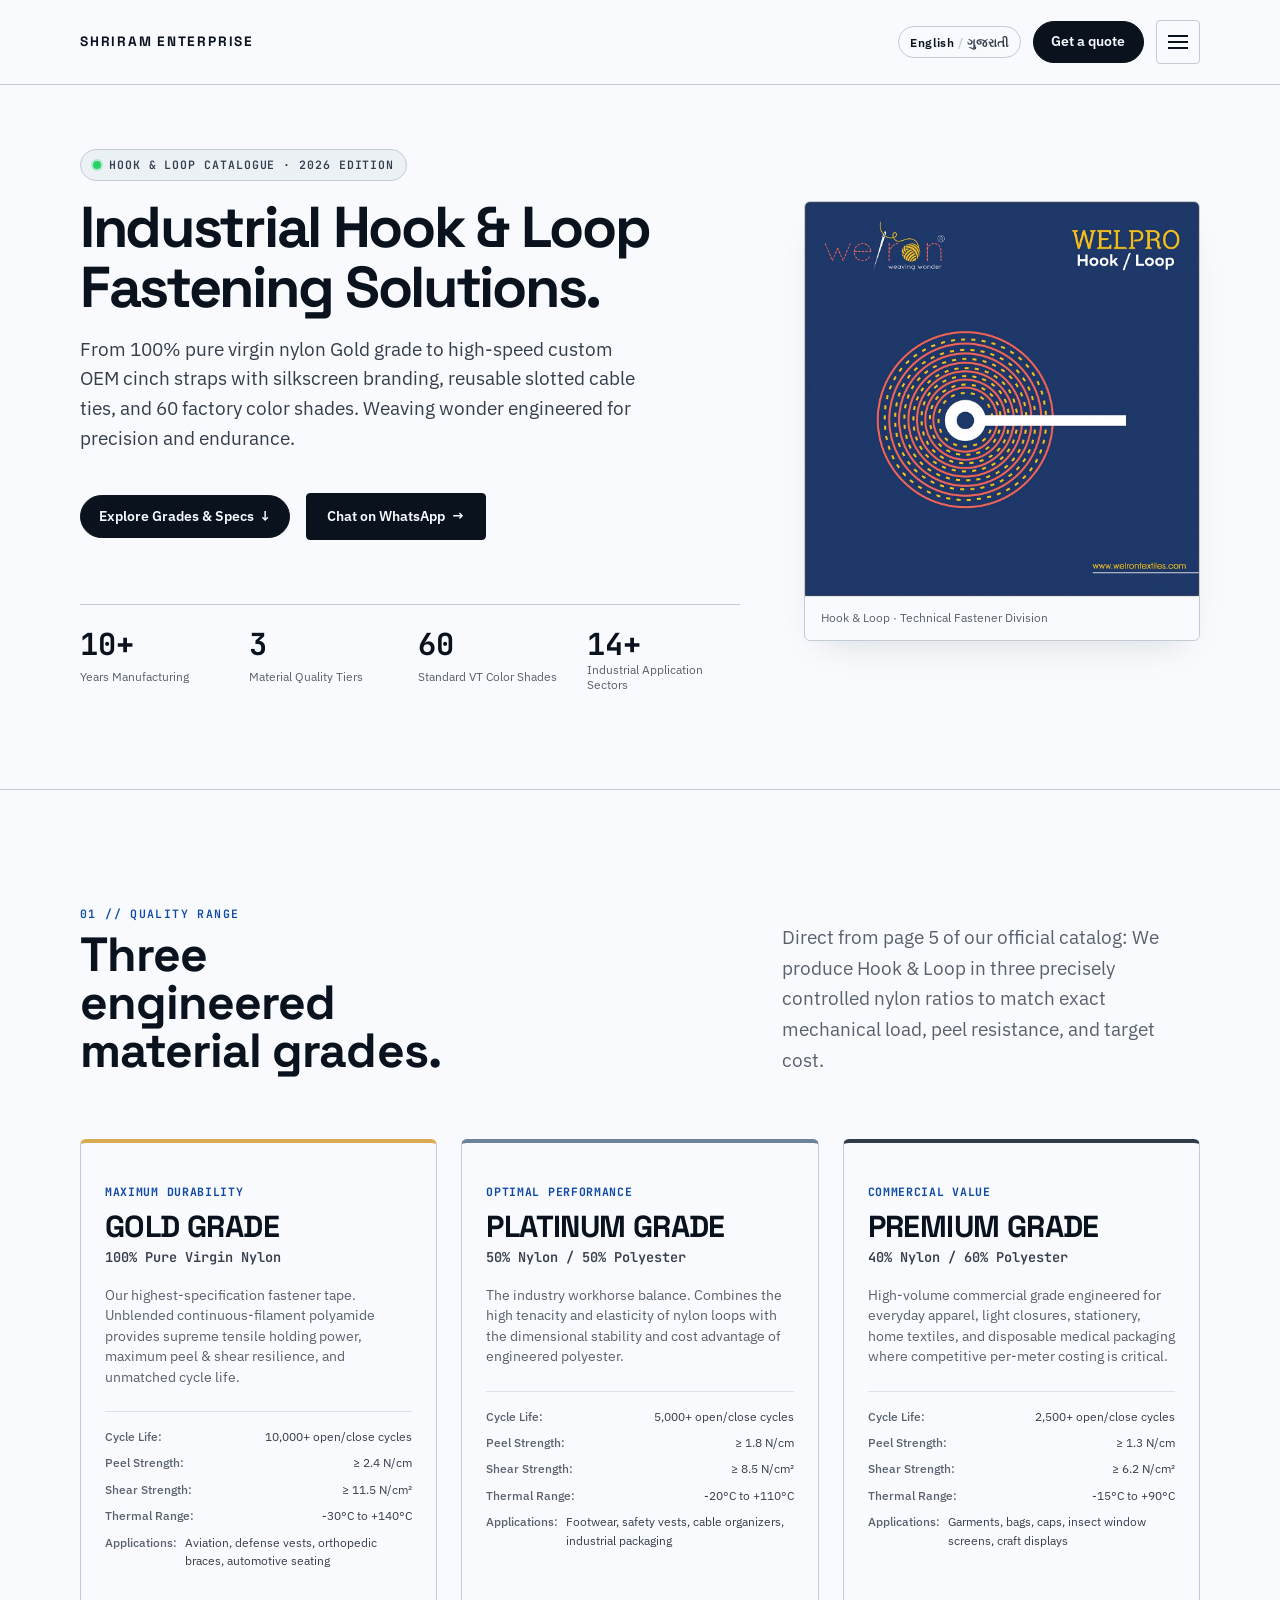
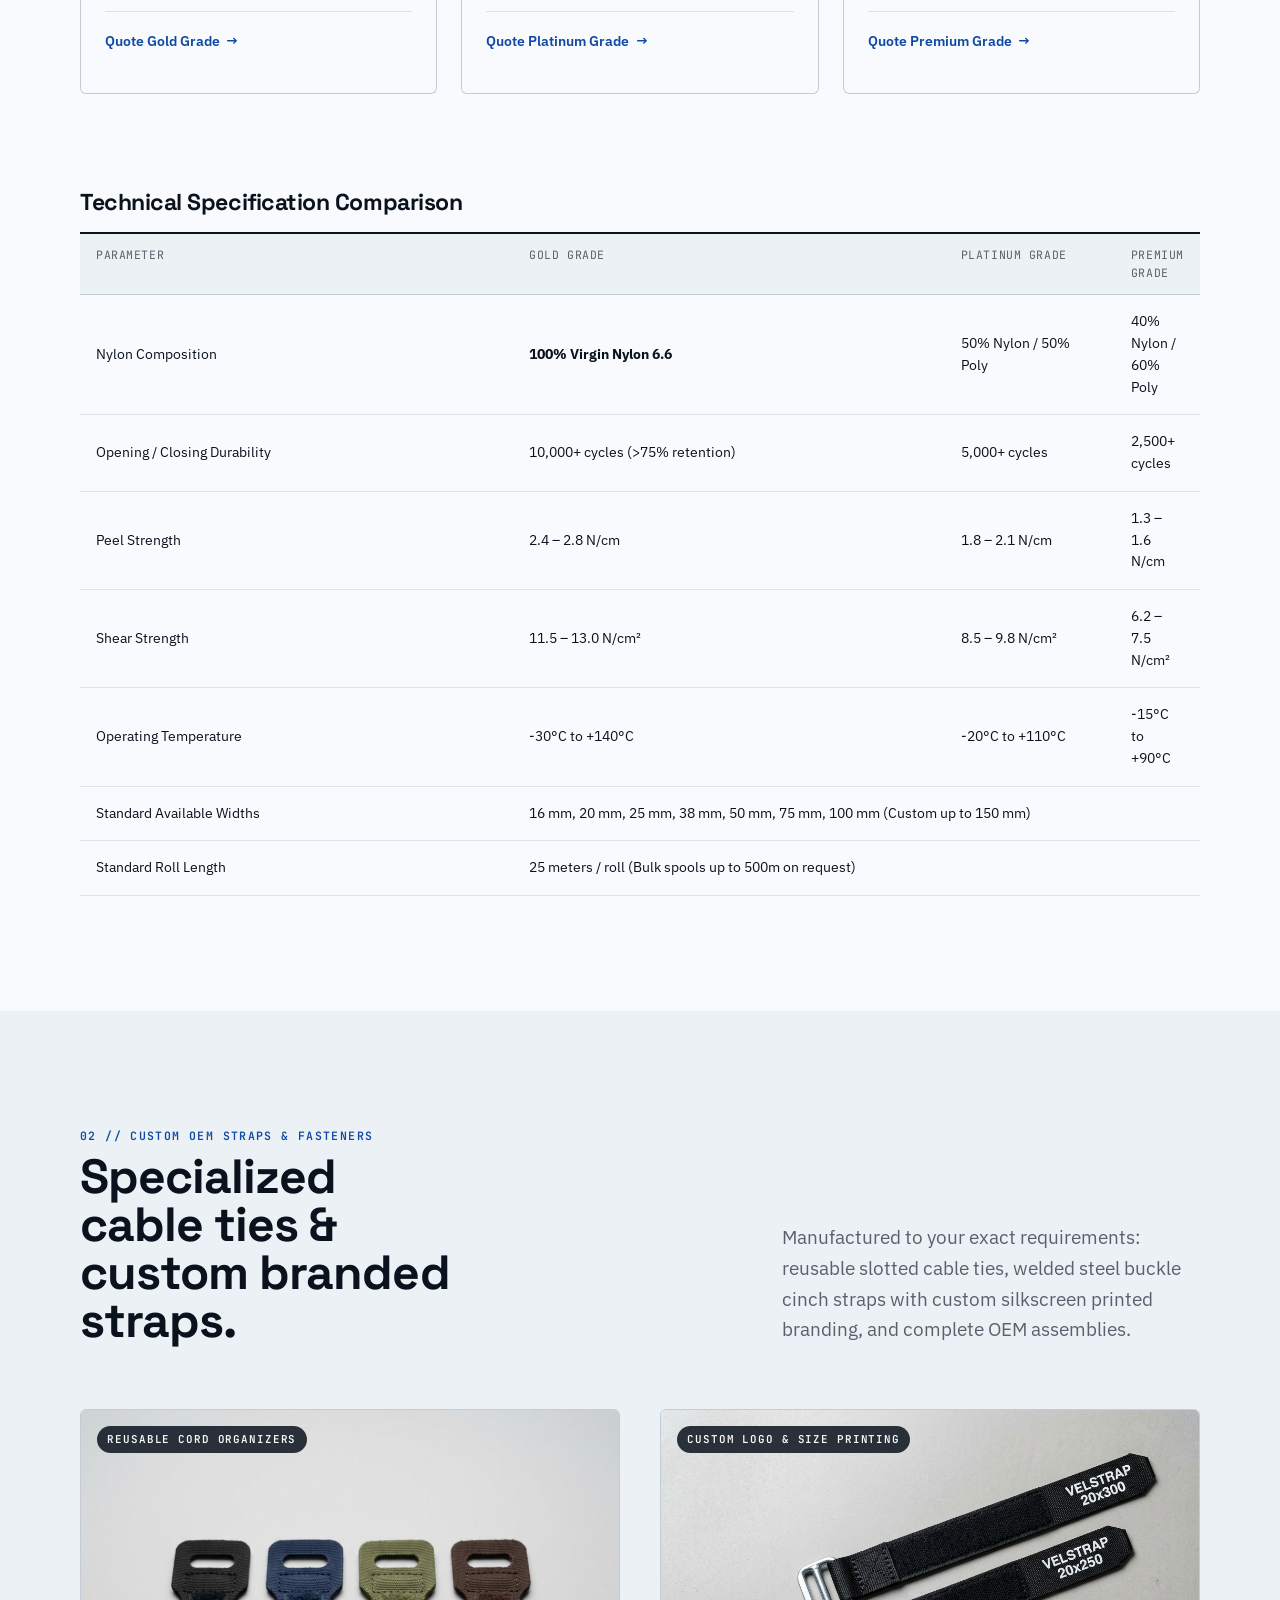
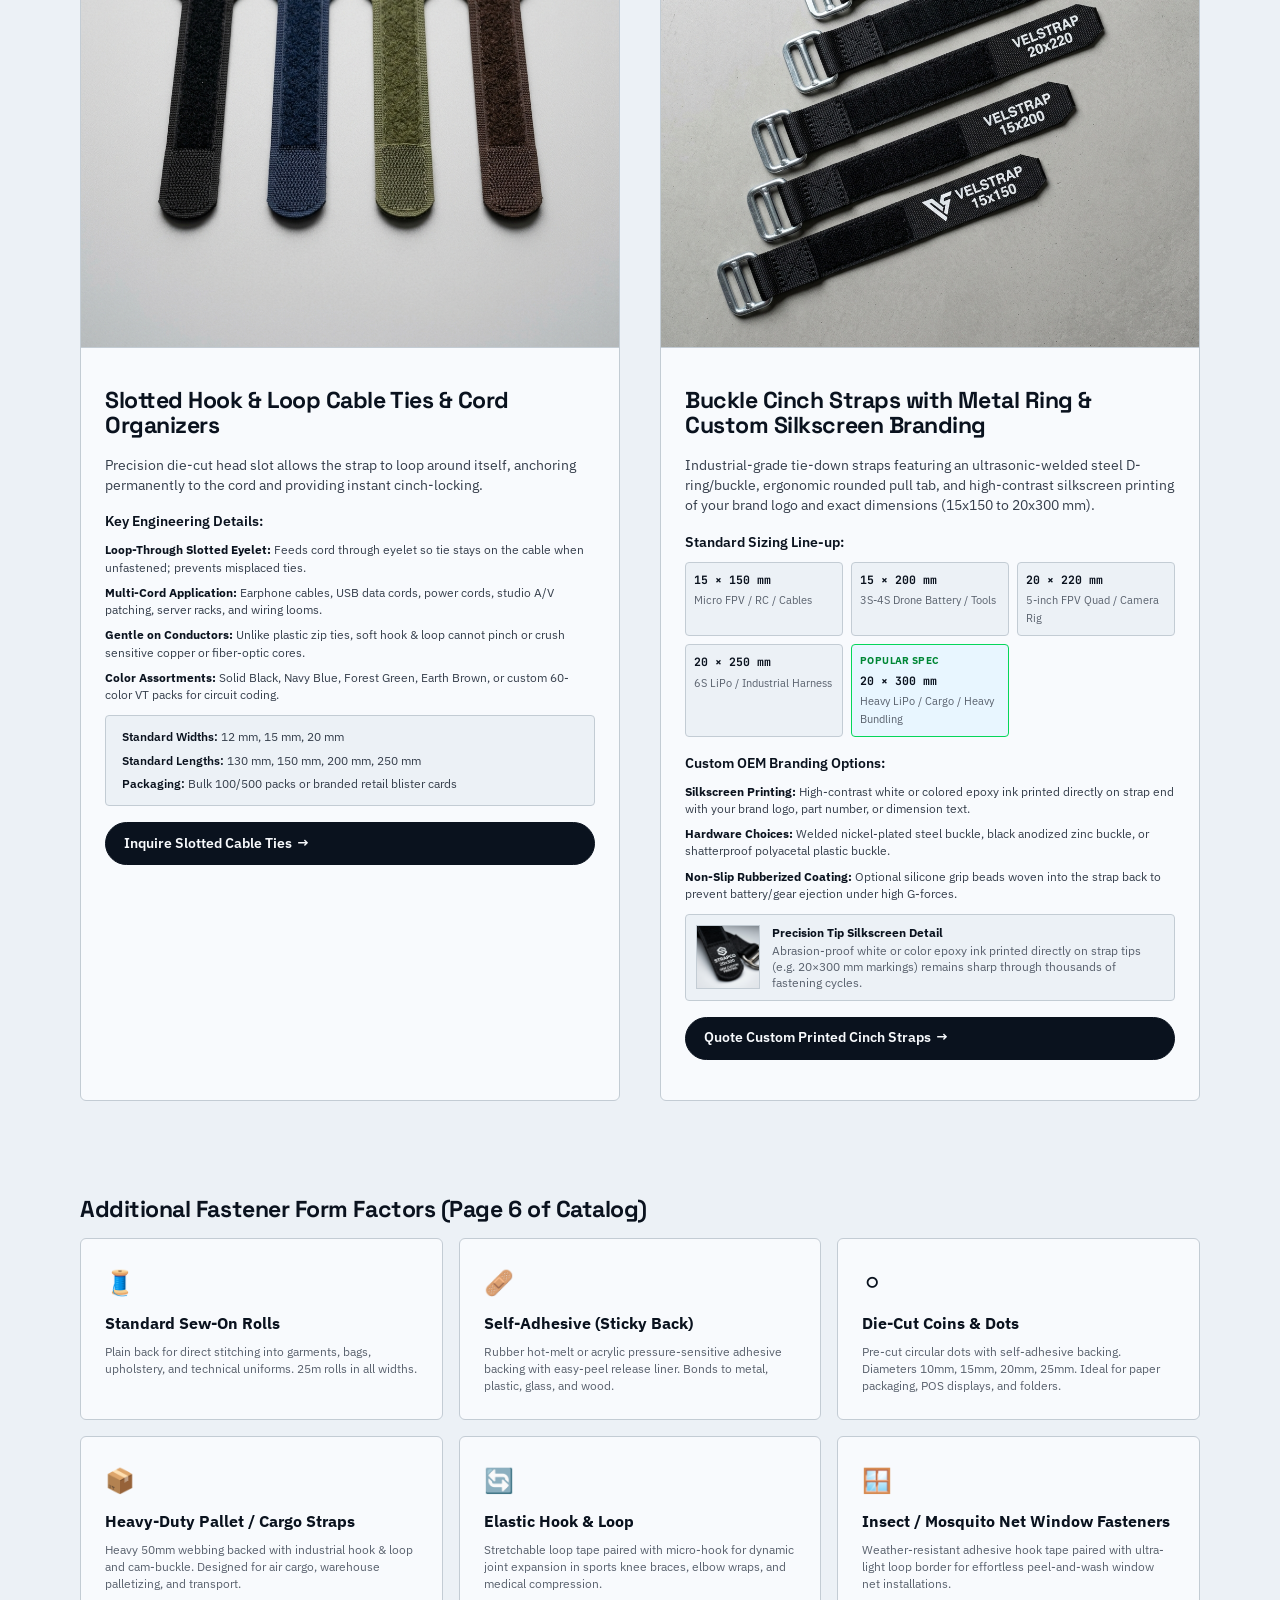
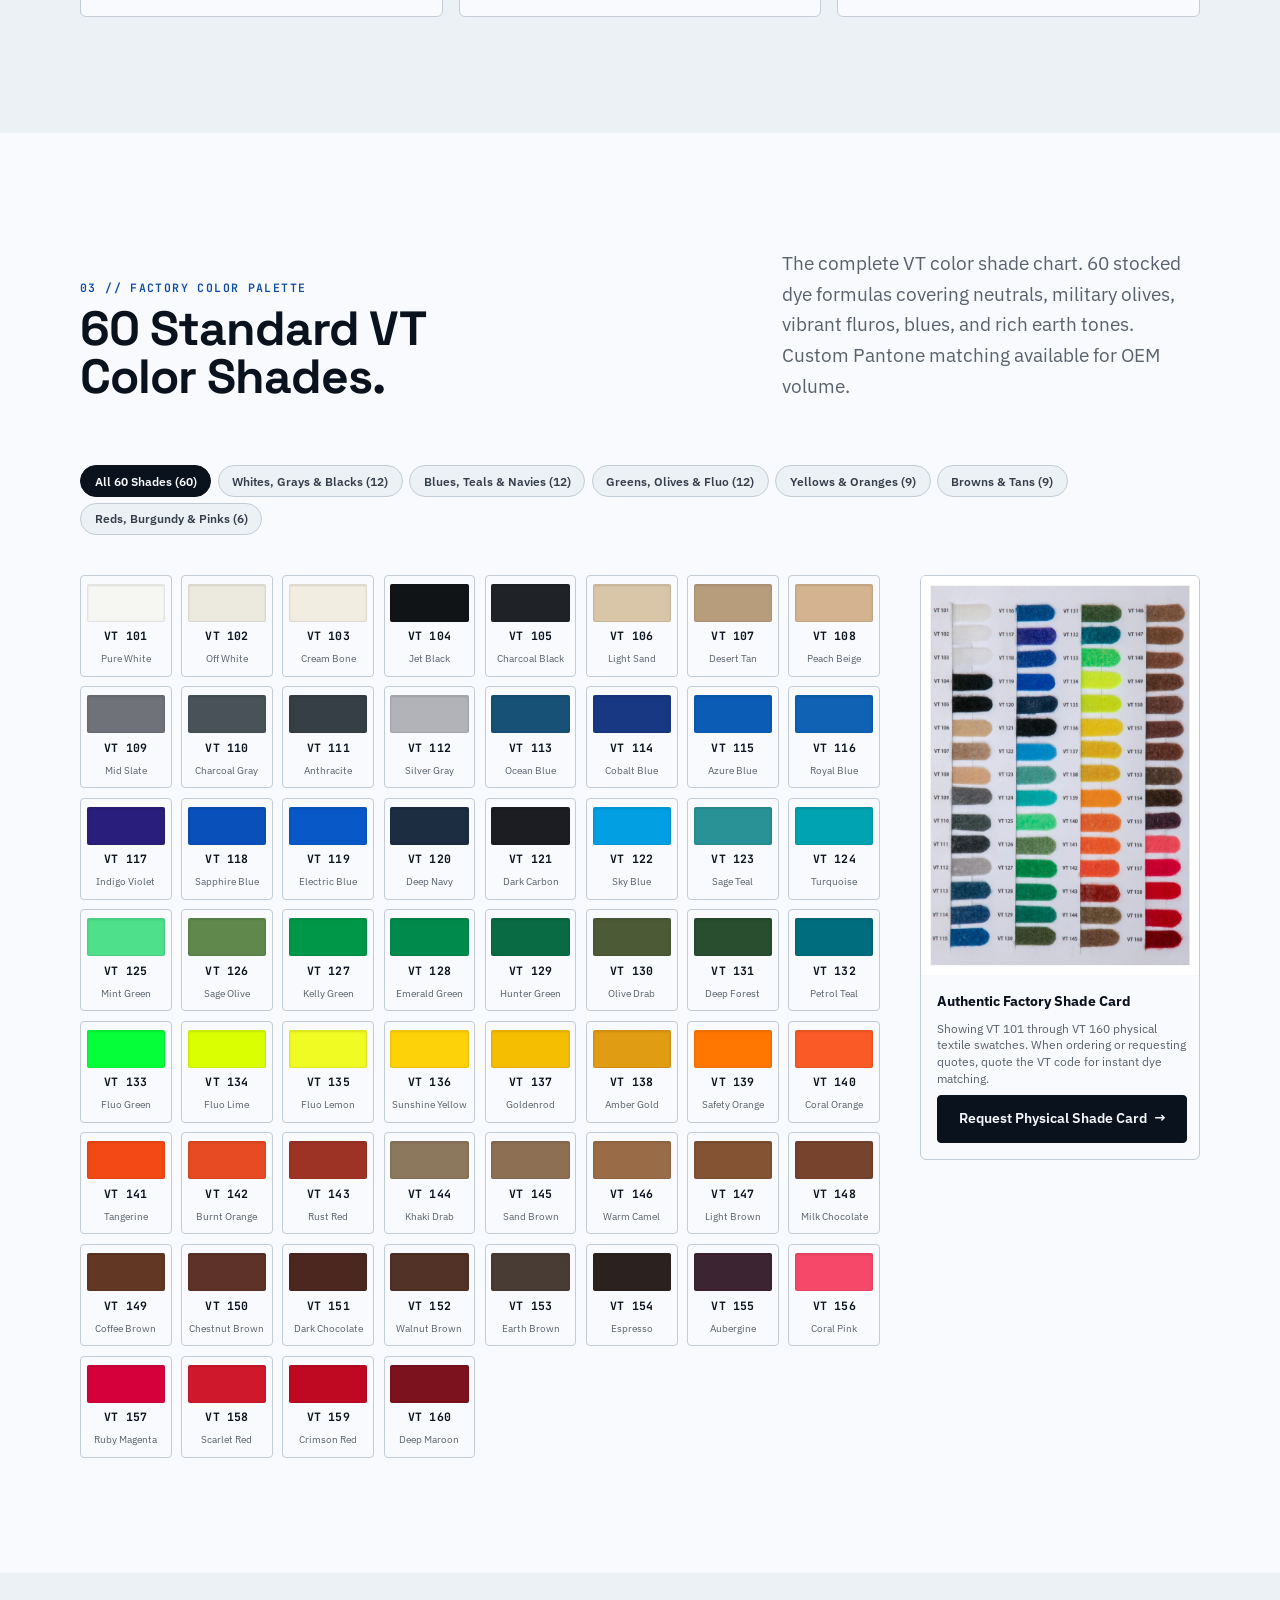
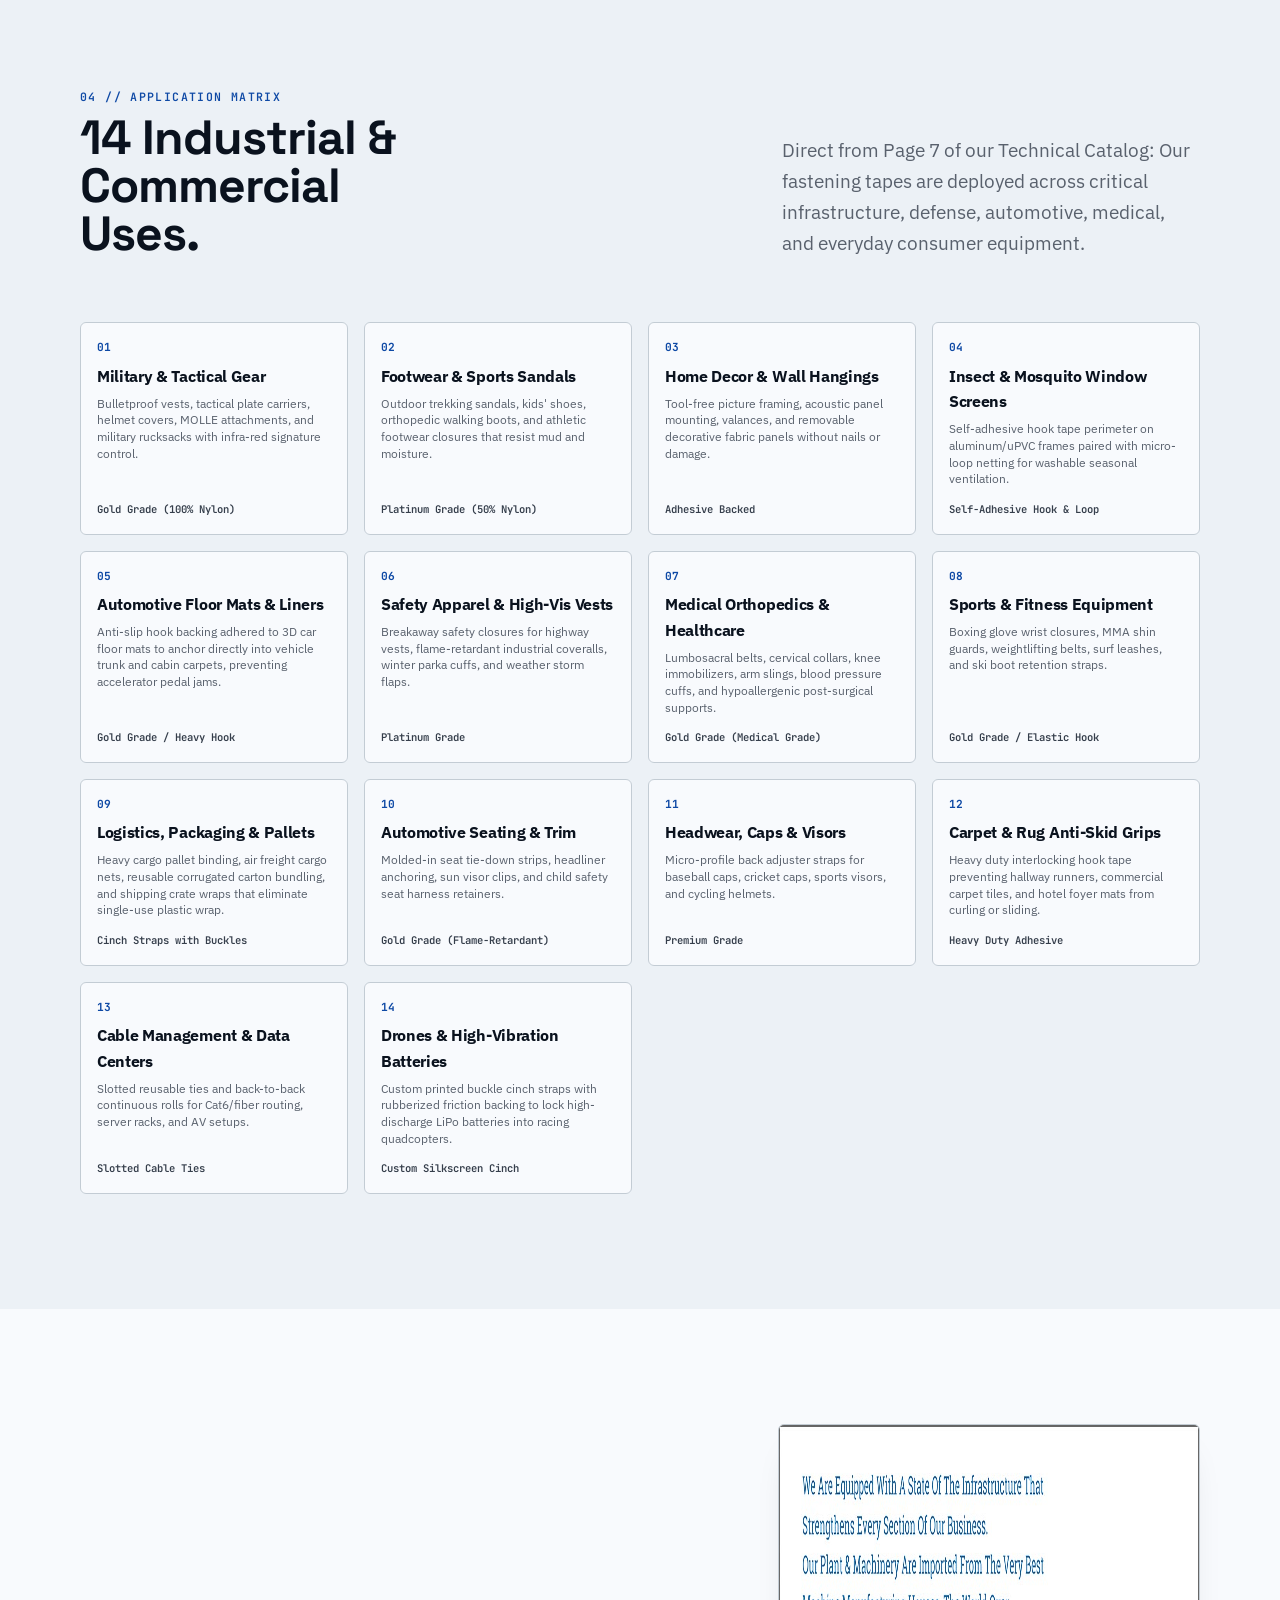
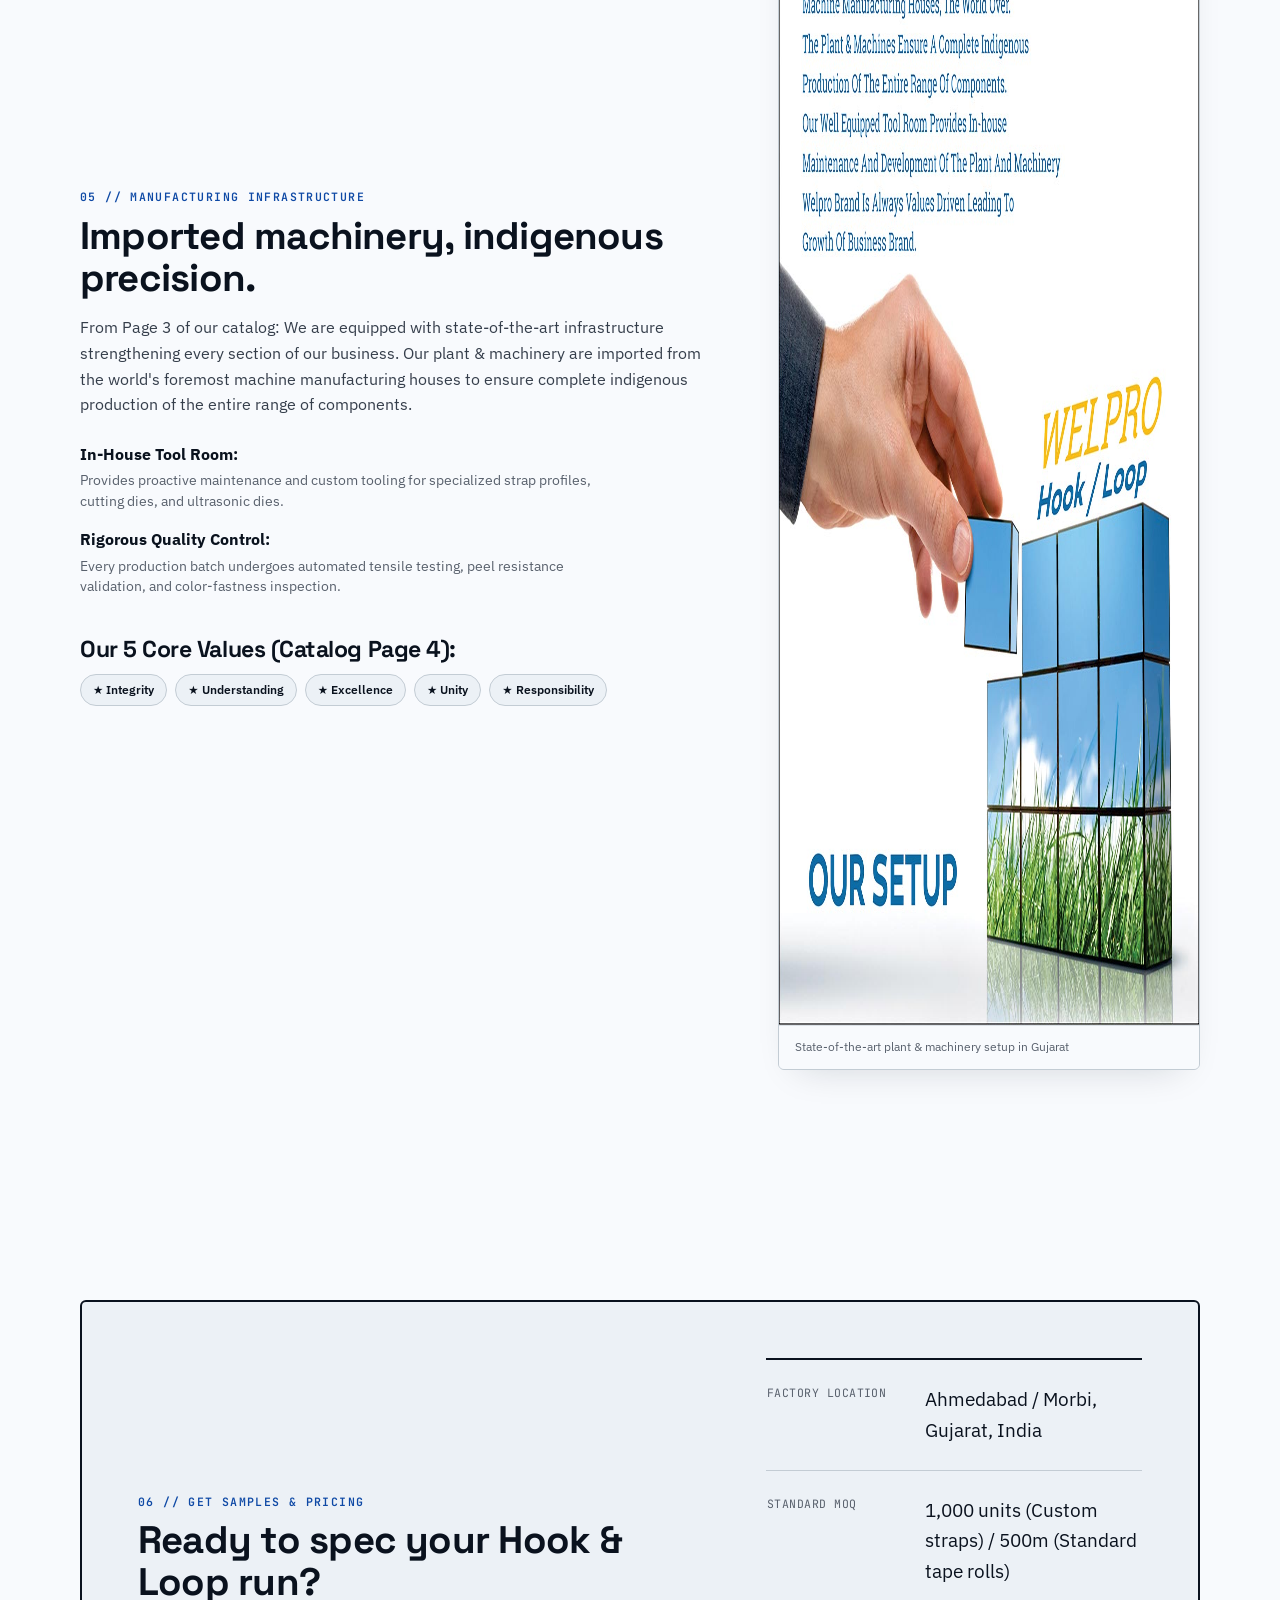
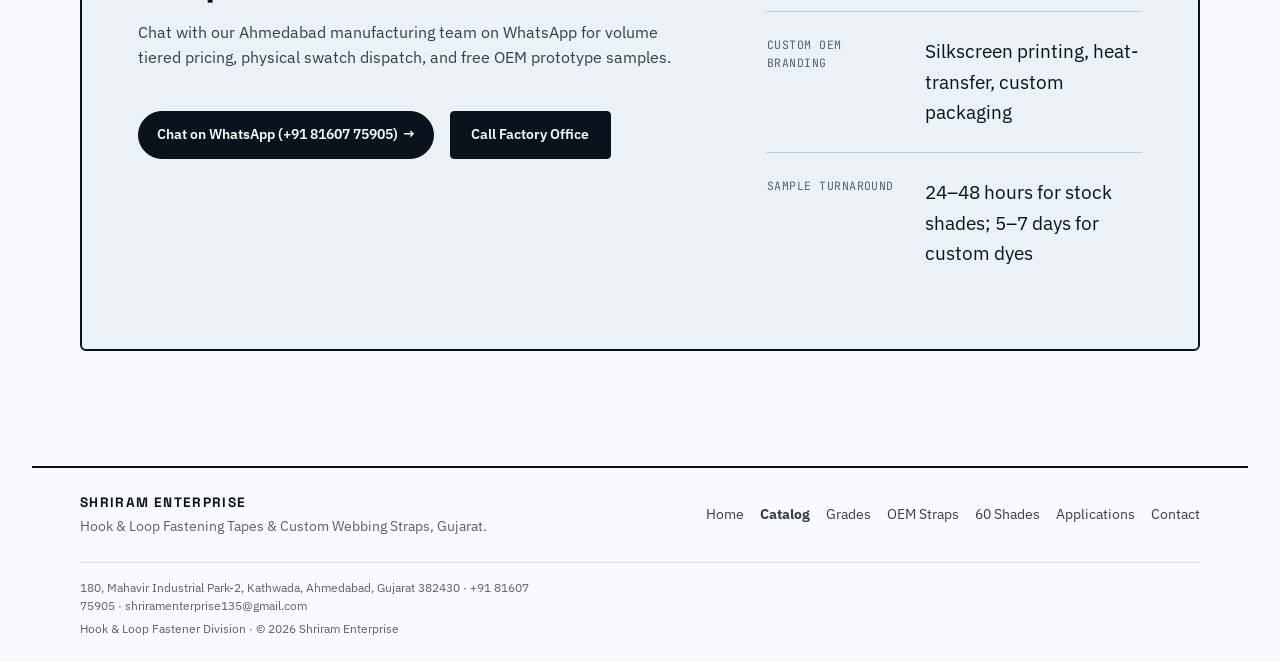
==== commit f505348b: "refactor: remove Welpro mentions from site while keeping catalog" ====
--- a/catalog.html
+++ b/catalog.html
@@ -3,8 +3,8 @@
 <head>
 <meta charset="UTF-8">
 <meta name="viewport" content="width=device-width, initial-scale=1, viewport-fit=cover">
-<title>WELPRO Hook &amp; Loop Catalog: Product Range, Grades &amp; OEM Straps | Shriram Enterprise</title>
-<meta name="description" content="Official WELPRO Hook and Loop Fastening Tape catalog. 100% Nylon Gold, 50% Platinum, 40% Premium grades, custom branded buckle cinch straps, slotted cable ties, and 60 VT color shades. Manufactured in Gujarat, India.">
+<title>Hook &amp; Loop Catalog: Product Range, Grades &amp; OEM Straps | Shriram Enterprise</title>
+<meta name="description" content="Hook and Loop Fastening Tape catalog by Shriram Enterprise. 100% Nylon Gold, 50% Platinum, 40% Premium grades, custom branded buckle cinch straps, slotted cable ties, and 60 VT color shades. Manufactured in Gujarat, India.">
 <meta name="theme-color" content="#0e1b3d">
 <link rel="icon" type="image/svg+xml" href="data:image/svg+xml,%3Csvg xmlns='http://www.w3.org/2000/svg' viewBox='0 0 64 64'%3E%3Crect width='64' height='64' rx='12' fill='%23122048'/%3E%3Ctext x='32' y='44' font-family='Georgia,serif' font-size='34' font-weight='700' fill='%23d9ab52' text-anchor='middle'%3ES%3C/text%3E%3C/svg%3E">
 <link rel="preconnect" href="https://fonts.googleapis.com">
@@ -35,7 +35,7 @@
       <button class="lang-toggle" id="lang-toggle" type="button" aria-label="Switch language">
         <span class="lang-toggle__opt is-active" data-lang-opt="en">English</span><span class="lang-toggle__sep">/</span><span class="lang-toggle__opt" data-lang-opt="gu" lang="gu">ગુજરાતી</span>
       </button>
-      <a class="btn btn--accent" href="https://wa.me/918160775905?text=Hi%2C%20I%20reviewed%20the%20WELPRO%20Hook%20and%20Loop%20catalog%20and%20would%20like%20a%20quote." target="_blank" rel="noopener">
+      <a class="btn btn--accent" href="https://wa.me/918160775905?text=Hi%2C%20I%20reviewed%20the%20Hook%20and%20Loop%20catalog%20and%20would%20like%20a%20quote." target="_blank" rel="noopener">
         <span class="i18n" data-en="Get a quote" data-gu="ભાવ મેળવો">Get a quote</span>
       </a>
       <button class="nav__burger" id="nav-burger" type="button" aria-label="Open menu" aria-expanded="false" aria-controls="mobile-sheet">
@@ -64,7 +64,7 @@
       <div class="cat-hero__content">
         <div class="cat-badge">
           <span class="cat-badge__dot"></span>
-          <span class="i18n" data-en="WELPRO® HOOK &amp; LOOP CATALOGUE · 2026 EDITION" data-gu="વેલપ્રો® હૂક અને લૂપ કૅટેલોગ · ૨૦૨૬ આવૃત્તિ">WELPRO® HOOK &amp; LOOP CATALOGUE · 2026 EDITION</span>
+          <span class="i18n" data-en="HOOK &amp; LOOP CATALOGUE · 2026 EDITION" data-gu="હૂક અને લૂપ કૅટેલોગ · ૨૦૨૬ આવૃત્તિ">HOOK &amp; LOOP CATALOGUE · 2026 EDITION</span>
         </div>
         <h1 class="cat-hero__title">
           <span class="i18n" data-en="Industrial Hook &amp; Loop Fastening Solutions." data-gu="ઔદ્યોગિક હૂક અને લૂપ ફાસ્ટનિંગ સોલ્યુશન્સ.">Industrial Hook &amp; Loop Fastening Solutions.</span>
@@ -77,7 +77,7 @@
           <a class="btn btn--accent" href="#grades">
             <span class="i18n" data-en="Explore Grades &amp; Specs" data-gu="ગ્રેડ અને સ્પેક્સ જુઓ">Explore Grades &amp; Specs</span> ↓
           </a>
-          <a class="cta-outline" href="https://wa.me/918160775905?text=Hi%2C%20I%20reviewed%20the%20WELPRO%20Hook%20and%20Loop%20catalog%20and%20would%20like%20a%20quote." target="_blank" rel="noopener">
+          <a class="cta-outline" href="https://wa.me/918160775905?text=Hi%2C%20I%20reviewed%20the%20Hook%20and%20Loop%20catalog%20and%20would%20like%20a%20quote." target="_blank" rel="noopener">
             <span class="i18n" data-en="Chat on WhatsApp" data-gu="WhatsApp પર વાત કરો">Chat on WhatsApp</span> →
           </a>
         </div>
@@ -104,9 +104,9 @@
 
       <div class="cat-hero__preview">
         <div class="cat-preview-card">
-          <img src="assets/images/catalog-page-000.png" alt="WELPRO Hook and Loop Weaving Wonder Catalog Front Page" class="cat-preview-img" width="1200" height="1200">
+          <img src="assets/images/catalog-page-000.png" alt="Hook and Loop Technical Product Catalog Front Page" class="cat-preview-img" width="1200" height="1200">
           <div class="cat-preview-caption">
-            <span class="i18n" data-en="Welpro Hook / Loop · Official Fastener Division" data-gu="વેલપ્રો હૂક / લૂપ · અધિકૃત ફાસ્ટનર ડિવિઝન">Welpro Hook / Loop · Official Fastener Division</span>
+            <span class="i18n" data-en="Hook &amp; Loop · Technical Fastener Division" data-gu="હૂક / લૂપ · ટેકનિકલ ફાસ્ટનર ડિવિઝન">Hook &amp; Loop · Technical Fastener Division</span>
           </div>
         </div>
       </div>
@@ -127,10 +127,10 @@
 
     <!-- 3 Tier Cards -->
     <div class="grades-grid">
-      <!-- Tier 1: WELPRO GOLD -->
+      <!-- Tier 1: GOLD GRADE -->
       <article class="grade-card grade-card--gold">
         <div class="grade-card__badge"><span class="i18n" data-en="MAXIMUM DURABILITY" data-gu="મહત્તમ ટકાઉપણું">MAXIMUM DURABILITY</span></div>
-        <h3 class="grade-card__title">WELPRO-GOLD</h3>
+        <h3 class="grade-card__title">GOLD GRADE</h3>
         <p class="grade-card__ratio"><span class="i18n" data-en="100% Pure Virgin Nylon" data-gu="૧૦૦% પ્યોર વર્જિન નાયલોન">100% Pure Virgin Nylon</span></p>
         <p class="grade-card__desc">
           <span class="i18n" data-en="Our highest-specification fastener tape. Unblended continuous-filament polyamide provides supreme tensile holding power, maximum peel &amp; shear resilience, and unmatched cycle life." data-gu="અમારી સર્વોચ્ચ સ્પષ્ટીકરણ ફાસ્ટનર ટેપ. અખંડ પોલિમાઇડ ફિલામેન્ટ ઉત્કૃષ્ટ ટેન્સાઇલ હોલ્ડિંગ, મહત્તમ પીલ અને શીયર રેઝિસ્ટન્સ અને ૧૦,૦૦૦+ સાયકલ લાઇફ આપે છે.">Our highest-specification fastener tape. Unblended continuous-filament polyamide provides supreme tensile holding power, maximum peel &amp; shear resilience, and unmatched cycle life.</span>
@@ -143,16 +143,16 @@
           <li><strong>Applications:</strong> Aviation, defense vests, orthopedic braces, automotive seating</li>
         </ul>
         <div class="grade-card__footer">
-          <a class="grade-card__btn" href="https://wa.me/918160775905?text=Hi%2C%20I%27d%20like%20a%20quote%20for%20WELPRO-GOLD%20100%25%20Nylon%20Hook%20and%20Loop." target="_blank" rel="noopener">
-            <span class="i18n" data-en="Quote WELPRO-GOLD" data-gu="WELPRO-GOLD ભાવ પૂછો">Quote WELPRO-GOLD</span> →
+          <a class="grade-card__btn" href="https://wa.me/918160775905?text=Hi%2C%20I%27d%20like%20a%20quote%20for%20Gold%20Grade%20100%25%20Nylon%20Hook%20and%20Loop." target="_blank" rel="noopener">
+            <span class="i18n" data-en="Quote Gold Grade" data-gu="ગોલ્ડ ગ્રેડ ભાવ પૂછો">Quote Gold Grade</span> →
           </a>
         </div>
       </article>
 
-      <!-- Tier 2: WELPRO PLATINUM -->
+      <!-- Tier 2: PLATINUM GRADE -->
       <article class="grade-card grade-card--platinum">
         <div class="grade-card__badge"><span class="i18n" data-en="OPTIMAL PERFORMANCE" data-gu="શ્રેષ્ઠ સંતુલિત કામગીરી">OPTIMAL PERFORMANCE</span></div>
-        <h3 class="grade-card__title">WELPRO-PLATINUM</h3>
+        <h3 class="grade-card__title">PLATINUM GRADE</h3>
         <p class="grade-card__ratio"><span class="i18n" data-en="50% Nylon / 50% Polyester" data-gu="૫૦% નાયલોન / ૫૦% પોલિએસ્ટર">50% Nylon / 50% Polyester</span></p>
         <p class="grade-card__desc">
           <span class="i18n" data-en="The industry workhorse balance. Combines the high tenacity and elasticity of nylon loops with the dimensional stability and cost advantage of engineered polyester." data-gu="ઉદ્યોગનો સૌથી લોકપ્રિય બેલેન્સ. નાયલોન લૂપની ઊંચી મજબૂતી અને લવચીકતાને એન્જિનિયર્ડ પોલિએસ્ટરની સ્થિરતા અને કિફાયતી કિંમત સાથે જોડે છે.">The industry workhorse balance. Combines the high tenacity and elasticity of nylon loops with the dimensional stability and cost advantage of engineered polyester.</span>
@@ -165,16 +165,16 @@
           <li><strong>Applications:</strong> Footwear, safety vests, cable organizers, industrial packaging</li>
         </ul>
         <div class="grade-card__footer">
-          <a class="grade-card__btn" href="https://wa.me/918160775905?text=Hi%2C%20I%27d%20like%20a%20quote%20for%20WELPRO-PLATINUM%2050%25%20Nylon%20Hook%20and%20Loop." target="_blank" rel="noopener">
-            <span class="i18n" data-en="Quote WELPRO-PLATINUM" data-gu="WELPRO-PLATINUM ભાવ પૂછો">Quote WELPRO-PLATINUM</span> →
+          <a class="grade-card__btn" href="https://wa.me/918160775905?text=Hi%2C%20I%27d%20like%20a%20quote%20for%20Platinum%20Grade%2050%25%20Nylon%20Hook%20and%20Loop." target="_blank" rel="noopener">
+            <span class="i18n" data-en="Quote Platinum Grade" data-gu="પ્લેટિનમ ગ્રેડ ભાવ પૂછો">Quote Platinum Grade</span> →
           </a>
         </div>
       </article>
 
-      <!-- Tier 3: WELPRO PREMIUM -->
+      <!-- Tier 3: PREMIUM GRADE -->
       <article class="grade-card grade-card--premium">
         <div class="grade-card__badge"><span class="i18n" data-en="COMMERCIAL VALUE" data-gu="કોમર્શિયલ કિફાયતી ગ્રેડ">COMMERCIAL VALUE</span></div>
-        <h3 class="grade-card__title">WELPRO-PREMIUM</h3>
+        <h3 class="grade-card__title">PREMIUM GRADE</h3>
         <p class="grade-card__ratio"><span class="i18n" data-en="40% Nylon / 60% Polyester" data-gu="૪૦% નાયલોન / ૬૦% પોલિએસ્ટર">40% Nylon / 60% Polyester</span></p>
         <p class="grade-card__desc">
           <span class="i18n" data-en="High-volume commercial grade engineered for everyday apparel, light closures, stationery, home textiles, and disposable medical packaging where competitive per-meter costing is critical." data-gu="રોજિંદા ગારમેન્ટ્સ, લાઇટ ક્લોઝર્સ, સ્ટેશનરી, હોમ ટેક્સટાઇલ અને પેકેજિંગ માટે એન્જિનિયર્ડ હાઇ-વોલ્યુમ કોમર્શિયલ ગ્રેડ જ્યાં સ્પર્ધાત્મક મીટર દીઠ કિંમત મહત્વપૂર્ણ છે.">High-volume commercial grade engineered for everyday apparel, light closures, stationery, home textiles, and disposable medical packaging where competitive per-meter costing is critical.</span>
@@ -187,8 +187,8 @@
           <li><strong>Applications:</strong> Garments, bags, caps, insect window screens, craft displays</li>
         </ul>
         <div class="grade-card__footer">
-          <a class="grade-card__btn" href="https://wa.me/918160775905?text=Hi%2C%20I%27d%20like%20a%20quote%20for%20WELPRO-PREMIUM%2040%25%20Nylon%20Hook%20and%20Loop." target="_blank" rel="noopener">
-            <span class="i18n" data-en="Quote WELPRO-PREMIUM" data-gu="WELPRO-PREMIUM ભાવ પૂછો">Quote WELPRO-PREMIUM</span> →
+          <a class="grade-card__btn" href="https://wa.me/918160775905?text=Hi%2C%20I%27d%20like%20a%20quote%20for%20Premium%20Grade%2040%25%20Nylon%20Hook%20and%20Loop." target="_blank" rel="noopener">
+            <span class="i18n" data-en="Quote Premium Grade" data-gu="પ્રીમિયમ ગ્રેડ ભાવ પૂછો">Quote Premium Grade</span> →
           </a>
         </div>
       </article>
@@ -201,9 +201,9 @@
         <thead>
           <tr>
             <th><span class="i18n" data-en="Parameter" data-gu="પરિમાણ">Parameter</span></th>
-            <th>WELPRO-GOLD</th>
-            <th>WELPRO-PLATINUM</th>
-            <th>WELPRO-PREMIUM</th>
+            <th>GOLD GRADE</th>
+            <th>PLATINUM GRADE</th>
+            <th>PREMIUM GRADE</th>
           </tr>
         </thead>
         <tbody>
@@ -415,7 +415,7 @@
         <h2><span class="i18n" data-en="60 Standard VT Color Shades." data-gu="૬૦ પ્રમાણભૂત VT કલર શેડ્સ.">60 Standard VT Color Shades.</span></h2>
       </div>
       <p class="head-hang__lede muted">
-        <span class="i18n" data-en="The complete Welpro VT color shade chart. 60 stocked dye formulas covering neutrals, military olives, vibrant fluros, blues, and rich earth tones. Custom Pantone matching available for OEM volume." data-gu="સંપૂર્ણ વેલપ્રો VT કલર શેડ ચાર્ટ. ન્યુટ્રલ્સ, મિલિટરી ઓલિવ્સ, ફ્લોરોસન્ટ્સ, બ્લૂઝ અને અર્થ ટોન સહિત ૬૦ સ્ટોક કરેલા રંગો. બલ્ક ઓર્ડર માટે કસ્ટમ પેન્ટોન મેચિંગ ઉપલબ્ધ.">The complete Welpro VT color shade chart. 60 stocked dye formulas covering neutrals, military olives, vibrant fluros, blues, and rich earth tones. Custom Pantone matching available for OEM volume.</span>
+        <span class="i18n" data-en="The complete VT color shade chart. 60 stocked dye formulas covering neutrals, military olives, vibrant fluros, blues, and rich earth tones. Custom Pantone matching available for OEM volume." data-gu="સંપૂર્ણ VT કલર શેડ ચાર્ટ. ન્યુટ્રલ્સ, મિલિટરી ઓલિવ્સ, ફ્લોરોસન્ટ્સ, બ્લૂઝ અને અર્થ ટોન સહિત ૬૦ સ્ટોક કરેલા રંગો. બલ્ક ઓર્ડર માટે કસ્ટમ પેન્ટોન મેચિંગ ઉપલબ્ધ.">The complete VT color shade chart. 60 stocked dye formulas covering neutrals, military olives, vibrant fluros, blues, and rich earth tones. Custom Pantone matching available for OEM volume.</span>
       </p>
     </header>
 
@@ -749,7 +749,7 @@
       <!-- Authentic Factory Shade Card View -->
       <aside class="swatch-photo-side">
         <div class="swatch-photo-card">
-          <img src="assets/images/shade-card-swatches.jpg" alt="Official Welpro VT 101 to VT 160 Hook and Loop 60-Color Shade Card Swatch Chart" class="swatch-photo-img" width="713" height="1024">
+          <img src="assets/images/shade-card-swatches.jpg" alt="Official VT 101 to VT 160 Hook and Loop 60-Color Shade Card Swatch Chart" class="swatch-photo-img" width="713" height="1024">
           <div class="swatch-photo-caption">
             <h4><span class="i18n" data-en="Authentic Factory Shade Card" data-gu="અસલી ફેક્ટરી શેડ કાર્ડ">Authentic Factory Shade Card</span></h4>
             <p><span class="i18n" data-en="Showing VT 101 through VT 160 physical textile swatches. When ordering or requesting quotes, quote the VT code for instant dye matching." data-gu="VT ૧૦૧ થી VT ૧૬૦ ફિઝિકલ ટેક્સટાઇલ સ્વેચેસ. ઓર્ડર આપતી વખતે સીધા VT કોડનો ઉલ્લેખ કરો.">Showing VT 101 through VT 160 physical textile swatches. When ordering or requesting quotes, quote the VT code for instant dye matching.</span></p>
@@ -770,7 +770,7 @@
         <h2><span class="i18n" data-en="14 Industrial &amp; Commercial Uses." data-gu="૧૪ ઔદ્યોગિક અને વ્યાપારી ઉપયોગો.">14 Industrial &amp; Commercial Uses.</span></h2>
       </div>
       <p class="head-hang__lede muted">
-        <span class="i18n" data-en="Direct from Page 7 of the Welpro Catalog: Our fastening tapes are deployed across critical infrastructure, defense, automotive, medical, and everyday consumer equipment." data-gu="વેલપ્રો કૅટેલોગના પેજ ૭ પરથી: અમારી ફાસ્ટનિંગ ટેપ ડિફેન્સ, ઓટોમોટિવ, મેડિકલ અને કન્ઝ્યુમર પ્રોડક્ટ્સમાં વ્યાપકપણે વપરાય છે.">Direct from Page 7 of the Welpro Catalog: Our fastening tapes are deployed across critical infrastructure, defense, automotive, medical, and everyday consumer equipment.</span>
+        <span class="i18n" data-en="Direct from Page 7 of our Technical Catalog: Our fastening tapes are deployed across critical infrastructure, defense, automotive, medical, and everyday consumer equipment." data-gu="અમારા ટેકનિકલ કૅટેલોગના પેજ ૭ પરથી: અમારી ફાસ્ટનિંગ ટેપ ડિફેન્સ, ઓટોમોટિવ, મેડિકલ અને કન્ઝ્યુમર પ્રોડક્ટ્સમાં વ્યાપકપણે વપરાય છે.">Direct from Page 7 of our Technical Catalog: Our fastening tapes are deployed across critical infrastructure, defense, automotive, medical, and everyday consumer equipment.</span>
       </p>
     </header>
 
@@ -780,7 +780,7 @@
         <div class="app-tile__num tnum">01</div>
         <h4 class="app-tile__title"><span class="i18n" data-en="Military &amp; Tactical Gear" data-gu="મિલિટરી અને ટેક્ટિકલ ગિયર">Military &amp; Tactical Gear</span></h4>
         <p class="app-tile__desc"><span class="i18n" data-en="Bulletproof vests, tactical plate carriers, helmet covers, MOLLE attachments, and military rucksacks with infra-red signature control." data-gu="બુલેટપ્રૂફ વેસ્ટ, ટેક્ટિકલ પ્લેટ કેરિયર્સ, હેલ્મેટ કવર્સ અને મિલિટરી બેગ્સ.">Bulletproof vests, tactical plate carriers, helmet covers, MOLLE attachments, and military rucksacks with infra-red signature control.</span></p>
-        <span class="app-tile__grade">WELPRO-GOLD (100% Nylon)</span>
+        <span class="app-tile__grade">Gold Grade (100% Nylon)</span>
       </article>
 
       <!-- 2: Footwear & Sandals -->
@@ -788,7 +788,7 @@
         <div class="app-tile__num tnum">02</div>
         <h4 class="app-tile__title"><span class="i18n" data-en="Footwear &amp; Sports Sandals" data-gu="ફૂટવેર અને સ્પોર્ટ્સ સેન્ડલ">Footwear &amp; Sports Sandals</span></h4>
         <p class="app-tile__desc"><span class="i18n" data-en="Outdoor trekking sandals, kids' shoes, orthopedic walking boots, and athletic footwear closures that resist mud and moisture." data-gu="આઉટડોર ટ્રેકિંગ સેન્ડલ, બાળકોના શૂઝ અને ઓર્થોપેડિક વૉકિંગ બૂટ્સ.">Outdoor trekking sandals, kids' shoes, orthopedic walking boots, and athletic footwear closures that resist mud and moisture.</span></p>
-        <span class="app-tile__grade">WELPRO-PLATINUM (50% Nylon)</span>
+        <span class="app-tile__grade">Platinum Grade (50% Nylon)</span>
       </article>
 
       <!-- 3: Home Decor & Frames -->
@@ -812,7 +812,7 @@
         <div class="app-tile__num tnum">05</div>
         <h4 class="app-tile__title"><span class="i18n" data-en="Automotive Floor Mats &amp; Liners" data-gu="ઓટોમોટિવ ફ્લોર મેટ્સ">Automotive Floor Mats &amp; Liners</span></h4>
         <p class="app-tile__desc"><span class="i18n" data-en="Anti-slip hook backing adhered to 3D car floor mats to anchor directly into vehicle trunk and cabin carpets, preventing accelerator pedal jams." data-gu="કાર ફ્લોર મેટ્સ માટે એન્ટી-સ્લિપ હૂક બેકિંગ જેથી મેટ લપસી ન જાય.">Anti-slip hook backing adhered to 3D car floor mats to anchor directly into vehicle trunk and cabin carpets, preventing accelerator pedal jams.</span></p>
-        <span class="app-tile__grade">WELPRO-GOLD / Heavy Hook</span>
+        <span class="app-tile__grade">Gold Grade / Heavy Hook</span>
       </article>
 
       <!-- 6: Safety Workwear & Jackets -->
@@ -820,7 +820,7 @@
         <div class="app-tile__num tnum">06</div>
         <h4 class="app-tile__title"><span class="i18n" data-en="Safety Apparel &amp; High-Vis Vests" data-gu="સેફ્ટી એપેરલ અને હાઈ-વિઝ વેસ્ટ">Safety Apparel &amp; High-Vis Vests</span></h4>
         <p class="app-tile__desc"><span class="i18n" data-en="Breakaway safety closures for highway vests, flame-retardant industrial coveralls, winter parka cuffs, and weather storm flaps." data-gu="હાઈવે સેફ્ટી વેસ્ટ, ઇન્ડસ્ટ્રીયલ કવરઓલ અને વિન્ટર જેકેટ કફ્સ માટે.">Breakaway safety closures for highway vests, flame-retardant industrial coveralls, winter parka cuffs, and weather storm flaps.</span></p>
-        <span class="app-tile__grade">WELPRO-PLATINUM</span>
+        <span class="app-tile__grade">Platinum Grade</span>
       </article>
 
       <!-- 7: Medical Orthopedics & Healthcare -->
@@ -828,7 +828,7 @@
         <div class="app-tile__num tnum">07</div>
         <h4 class="app-tile__title"><span class="i18n" data-en="Medical Orthopedics &amp; Healthcare" data-gu="મેડિકલ ઓર્થોપેડિક્સ અને હેલ્થકેર">Medical Orthopedics &amp; Healthcare</span></h4>
         <p class="app-tile__desc"><span class="i18n" data-en="Lumbosacral belts, cervical collars, knee immobilizers, arm slings, blood pressure cuffs, and hypoallergenic post-surgical supports." data-gu="કમરના બેલ્ટ, સર્વાઇકલ કોલર, ઘૂંટણના બ્રેસ અને બીપી કફ્સ માટે.">Lumbosacral belts, cervical collars, knee immobilizers, arm slings, blood pressure cuffs, and hypoallergenic post-surgical supports.</span></p>
-        <span class="app-tile__grade">WELPRO-GOLD (Medical Grade)</span>
+        <span class="app-tile__grade">Gold Grade (Medical Grade)</span>
       </article>
 
       <!-- 8: Sports & Fitness Equipment -->
@@ -836,7 +836,7 @@
         <div class="app-tile__num tnum">08</div>
         <h4 class="app-tile__title"><span class="i18n" data-en="Sports &amp; Fitness Equipment" data-gu="સ્પોર્ટ્સ અને ફિટનેસ ઇક્વિપમેન્ટ">Sports &amp; Fitness Equipment</span></h4>
         <p class="app-tile__desc"><span class="i18n" data-en="Boxing glove wrist closures, MMA shin guards, weightlifting belts, surf leashes, and ski boot retention straps." data-gu="બોક્સિંગ ગ્લોવ્સ, શિન ગાર્ડ્સ, વેઇટલિફ્ટિંગ બેલ્ટ અને સ્કી બૂટ સ્ટ્રેપ.">Boxing glove wrist closures, MMA shin guards, weightlifting belts, surf leashes, and ski boot retention straps.</span></p>
-        <span class="app-tile__grade">WELPRO-GOLD / Elastic Hook</span>
+        <span class="app-tile__grade">Gold Grade / Elastic Hook</span>
       </article>
 
       <!-- 9: Logistics & Pallet Strapping -->
@@ -852,7 +852,7 @@
         <div class="app-tile__num tnum">10</div>
         <h4 class="app-tile__title"><span class="i18n" data-en="Automotive Seating &amp; Trim" data-gu="ઓટોમોટિવ બેઠકો અને અપહોલ્સ્ટરી">Automotive Seating &amp; Trim</span></h4>
         <p class="app-tile__desc"><span class="i18n" data-en="Molded-in seat tie-down strips, headliner anchoring, sun visor clips, and child safety seat harness retainers." data-gu="કાર સીટ કવર અને ફોમ એન્કરિંગ સ્ટ્રીપ્સ, હેડલાઇનર અને ચાઇલ્ડ સીટ સેફ્ટી.">Molded-in seat tie-down strips, headliner anchoring, sun visor clips, and child safety seat harness retainers.</span></p>
-        <span class="app-tile__grade">WELPRO-GOLD (Flame-Retardant)</span>
+        <span class="app-tile__grade">Gold Grade (Flame-Retardant)</span>
       </article>
 
       <!-- 11: Headwear & Caps -->
@@ -860,7 +860,7 @@
         <div class="app-tile__num tnum">11</div>
         <h4 class="app-tile__title"><span class="i18n" data-en="Headwear, Caps &amp; Visors" data-gu="હેડવેર, કેપ્સ અને વિઝર્સ">Headwear, Caps &amp; Visors</span></h4>
         <p class="app-tile__desc"><span class="i18n" data-en="Micro-profile back adjuster straps for baseball caps, cricket caps, sports visors, and cycling helmets." data-gu="બેઝબોલ કેપ્સ, ક્રિકેટ કેપ્સ અને હેલ્મેટ માટે એડજસ્ટેબલ બેક સ્ટ્રેપ.">Micro-profile back adjuster straps for baseball caps, cricket caps, sports visors, and cycling helmets.</span></p>
-        <span class="app-tile__grade">WELPRO-PREMIUM</span>
+        <span class="app-tile__grade">Premium Grade</span>
       </article>
 
       <!-- 12: Carpet & Floor Rug Positioning -->
@@ -922,7 +922,7 @@
 
       <div class="infra-media">
         <div class="cat-preview-card">
-          <img src="assets/images/catalog-page-002.png" alt="Welpro Factory Setup and Modern Loom Machinery" width="1200" height="1200">
+          <img src="assets/images/catalog-page-002.png" alt="Factory Setup and Modern Loom Machinery" width="1200" height="1200">
           <div class="cat-preview-caption">
             <span class="i18n" data-en="State-of-the-art plant &amp; machinery setup in Gujarat" data-gu="ગુજરાતમાં અત્યાધુનિક પ્લાન્ટ અને મશીનરી સેટઅપ">State-of-the-art plant &amp; machinery setup in Gujarat</span>
           </div>
@@ -995,7 +995,7 @@
   </nav>
   <div class="foot-mast__meta muted">
     <p>180, Mahavir Industrial Park-2, Kathwada, Ahmedabad, Gujarat 382430 · +91 81607 75905 · shriramenterprise135@gmail.com</p>
-    <p>WELPRO® Hook &amp; Loop Division · © 2026 Shriram Enterprise</p>
+    <p>Hook &amp; Loop Fastener Division · © 2026 Shriram Enterprise</p>
   </div>
 </footer>
 
@@ -1007,7 +1007,7 @@
       <svg viewBox="0 0 24 24" aria-hidden="true"><path d="M6.6 10.8c1.4 2.8 3.8 5.1 6.6 6.6l2.2-2.2c.3-.3.7-.4 1-.2 1.1.4 2.3.6 3.5.6.6 0 1 .4 1 1V20c0 .6-.4 1-1 1C10.6 21 3 13.4 3 4c0-.6.4-1 1-1h3.5c.6 0 1 .4 1 1 0 1.2.2 2.4.6 3.5.1.4 0 .8-.2 1z" fill="currentColor"/></svg>
       <span class="i18n" data-en="Call" data-gu="કૉલ કરો">Call</span>
     </a>
-    <a class="cta-sticky__btn cta-sticky__btn--accent" href="https://wa.me/918160775905?text=Hi%2C%20I%20reviewed%20the%20WELPRO%20Hook%20and%20Loop%20catalog%20and%20would%20like%20a%20quote." target="_blank" rel="noopener">
+    <a class="cta-sticky__btn cta-sticky__btn--accent" href="https://wa.me/918160775905?text=Hi%2C%20I%20reviewed%20the%20Hook%20and%20Loop%20catalog%20and%20would%20like%20a%20quote." target="_blank" rel="noopener">
       <svg viewBox="0 0 24 24" aria-hidden="true"><path d="M12 2a10 10 0 0 0-8.6 15.1L2 22l5.1-1.3A10 10 0 1 0 12 2zm0 18.2a8.2 8.2 0 0 1-4.2-1.1l-.3-.2-3 .8.8-2.9-.2-.3A8.2 8.2 0 1 1 12 20.2zm4.5-6.1c-.2-.1-1.4-.7-1.7-.8-.2-.1-.4-.1-.6.1-.2.2-.6.8-.8 1-.1.2-.3.2-.5.1-.7-.3-1.4-.8-2-1.3-.5-.5-.9-1.1-1.3-1.7-.1-.2 0-.4.1-.5l.4-.5c.1-.2.2-.3.2-.5.1-.2 0-.4 0-.5-.1-.1-.6-1.4-.8-1.9-.2-.5-.4-.4-.6-.4h-.5c-.2 0-.5.1-.7.3-.7.7-1 1.5-1 2.4.1 1 .5 2 1.1 2.9 1.2 1.8 2.7 3.2 4.6 4.1.6.3 1.2.5 1.8.6.7.2 1.4.2 2 .1.7-.1 1.4-.6 1.6-1.2.2-.6.2-1.1.1-1.2-.1-.1-.2-.2-.4-.3z" fill="currentColor"/></svg>
       <span class="i18n" data-en="WhatsApp" data-gu="WhatsApp">WhatsApp</span>
     </a>
--- a/css/style.css
+++ b/css/style.css
@@ -530,7 +530,7 @@
 }
 
 /* ============================================================
-   CATALOG PAGE STYLING — WELPRO HOOK & LOOP
+   CATALOG PAGE STYLING — HOOK & LOOP
    ============================================================ */
 
 .section-tag {
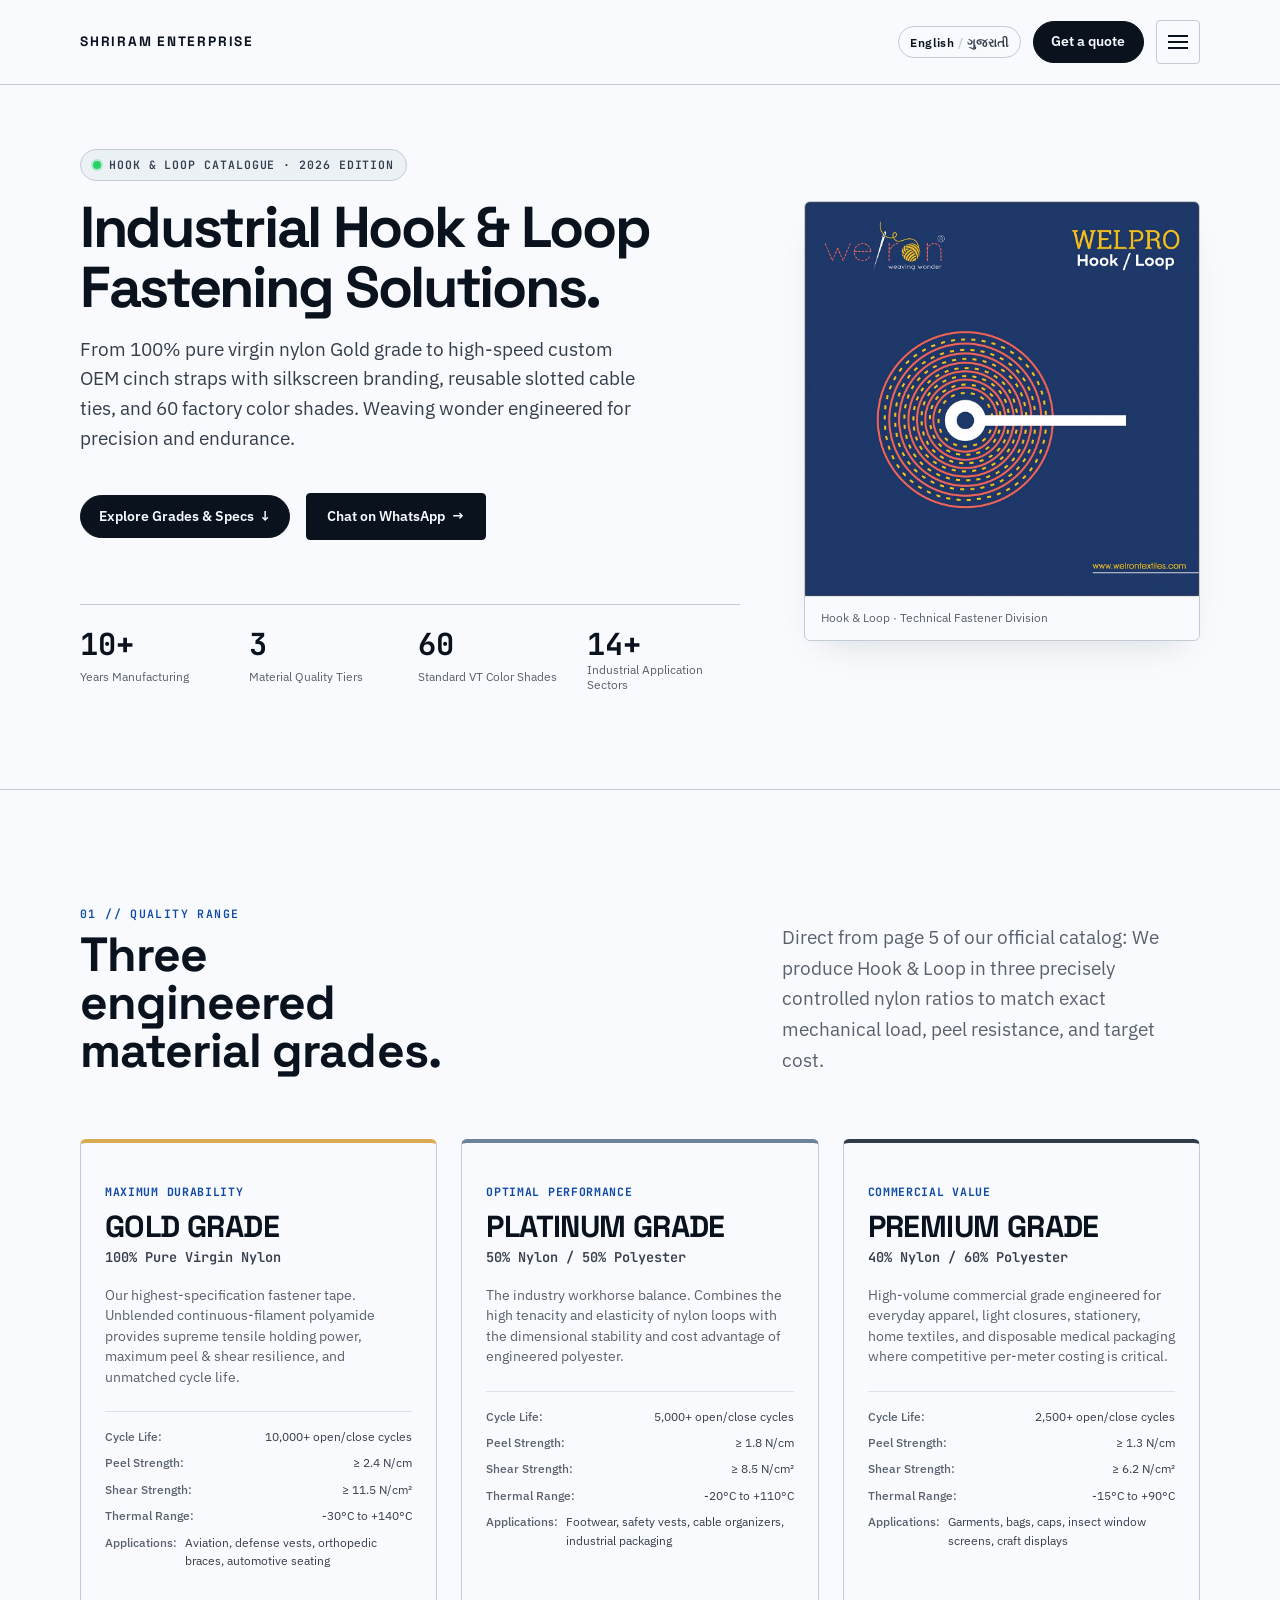
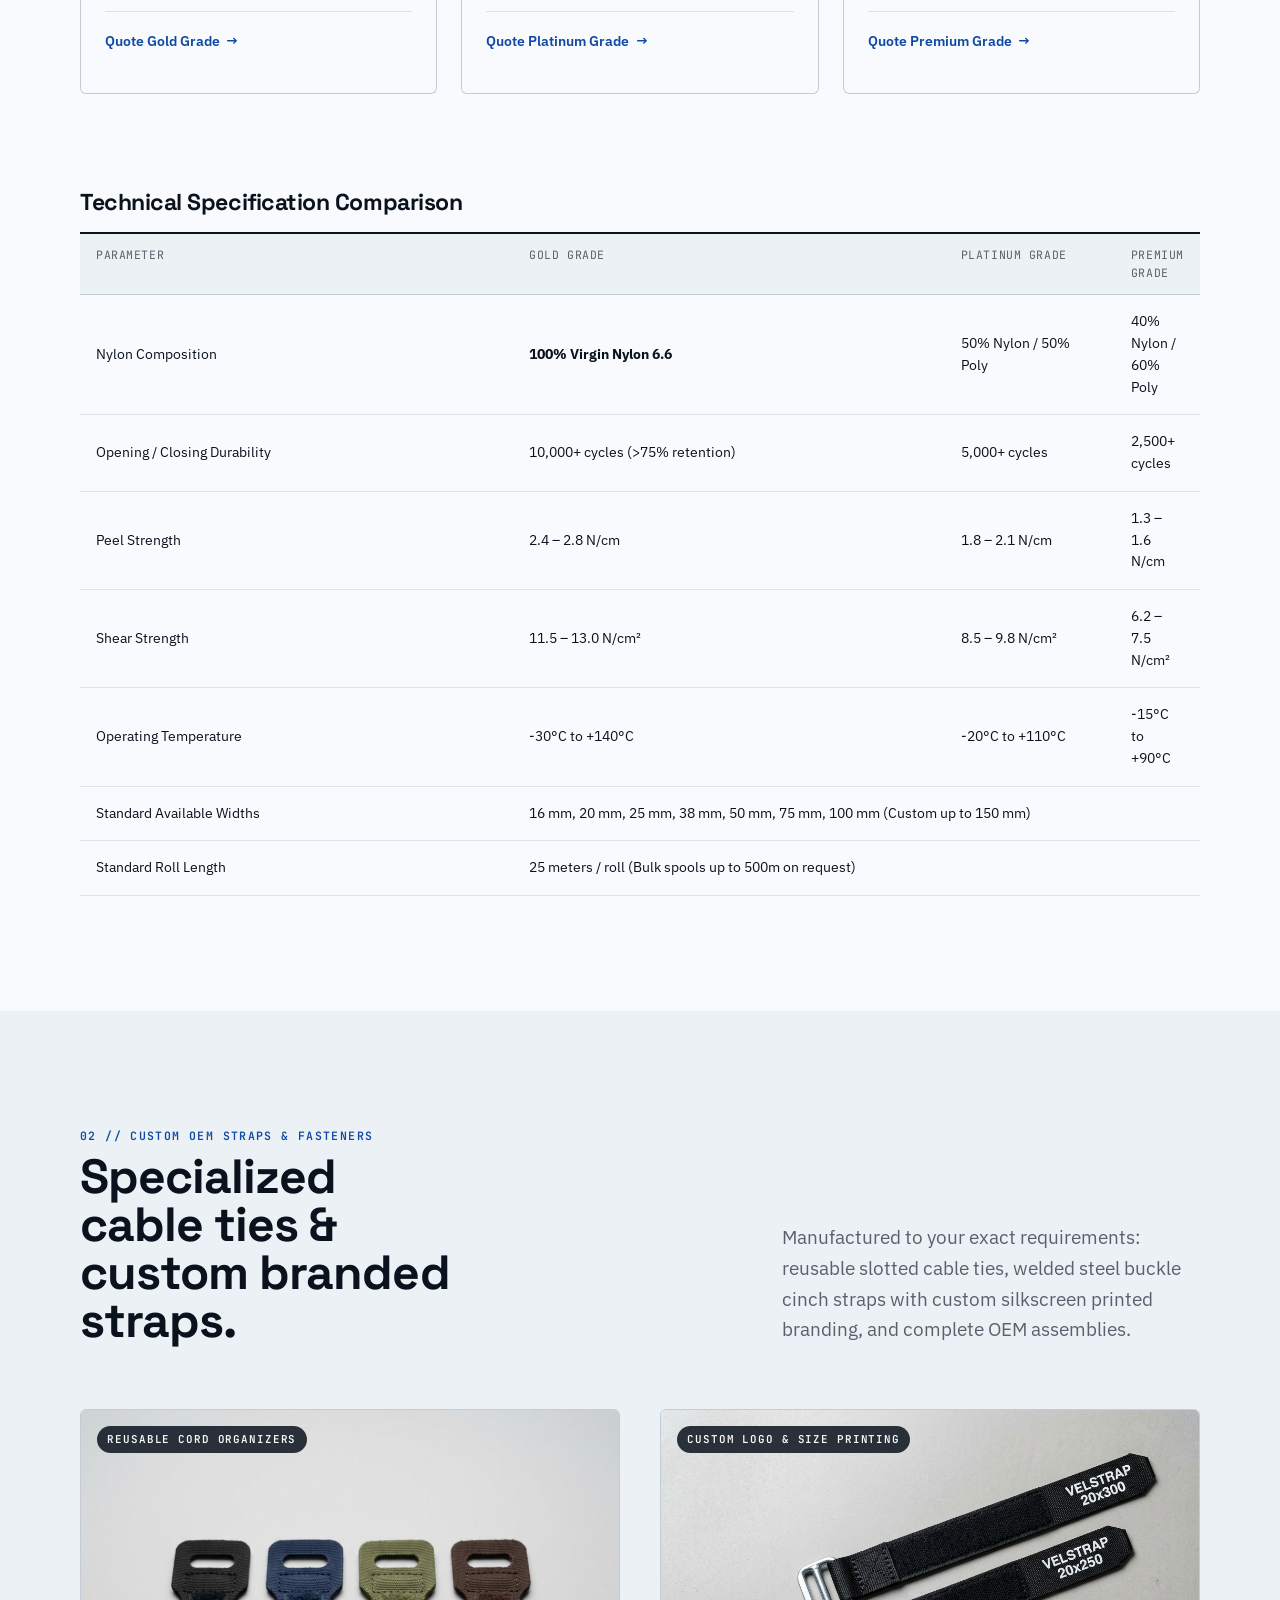
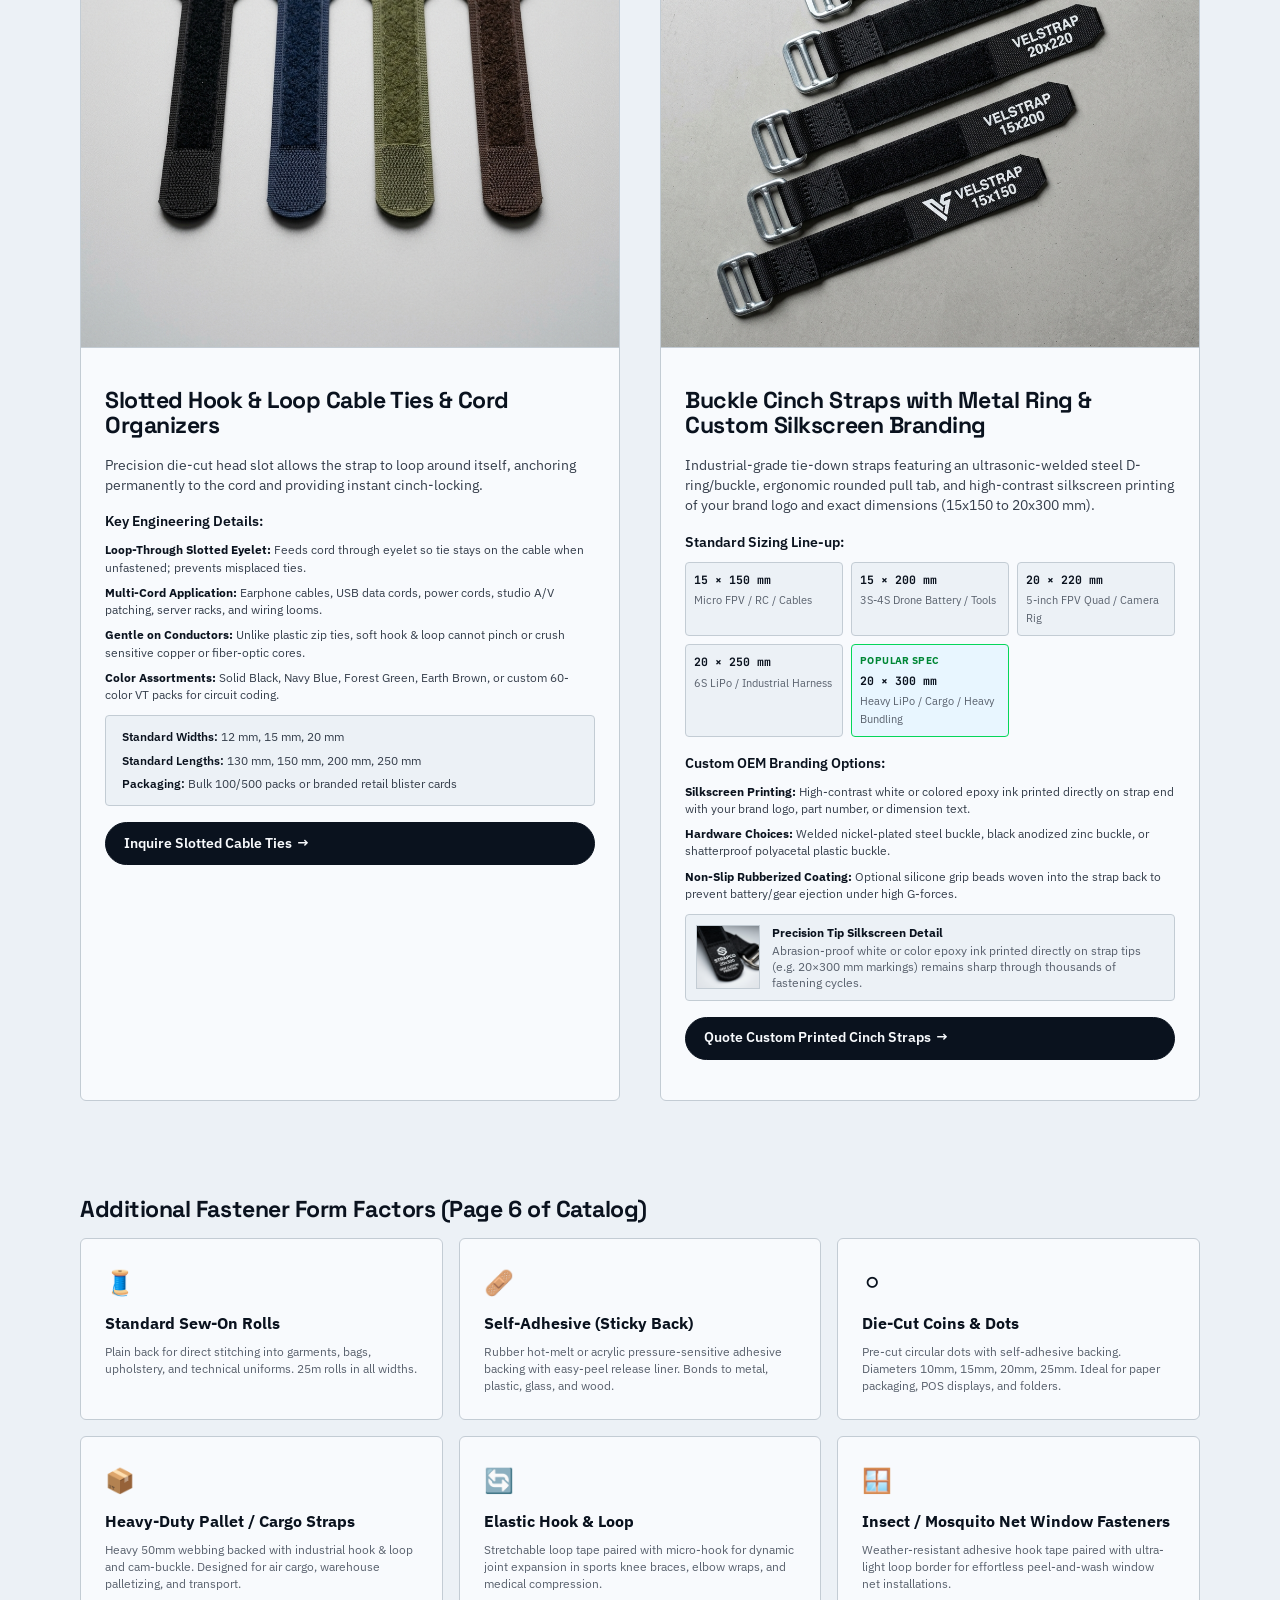
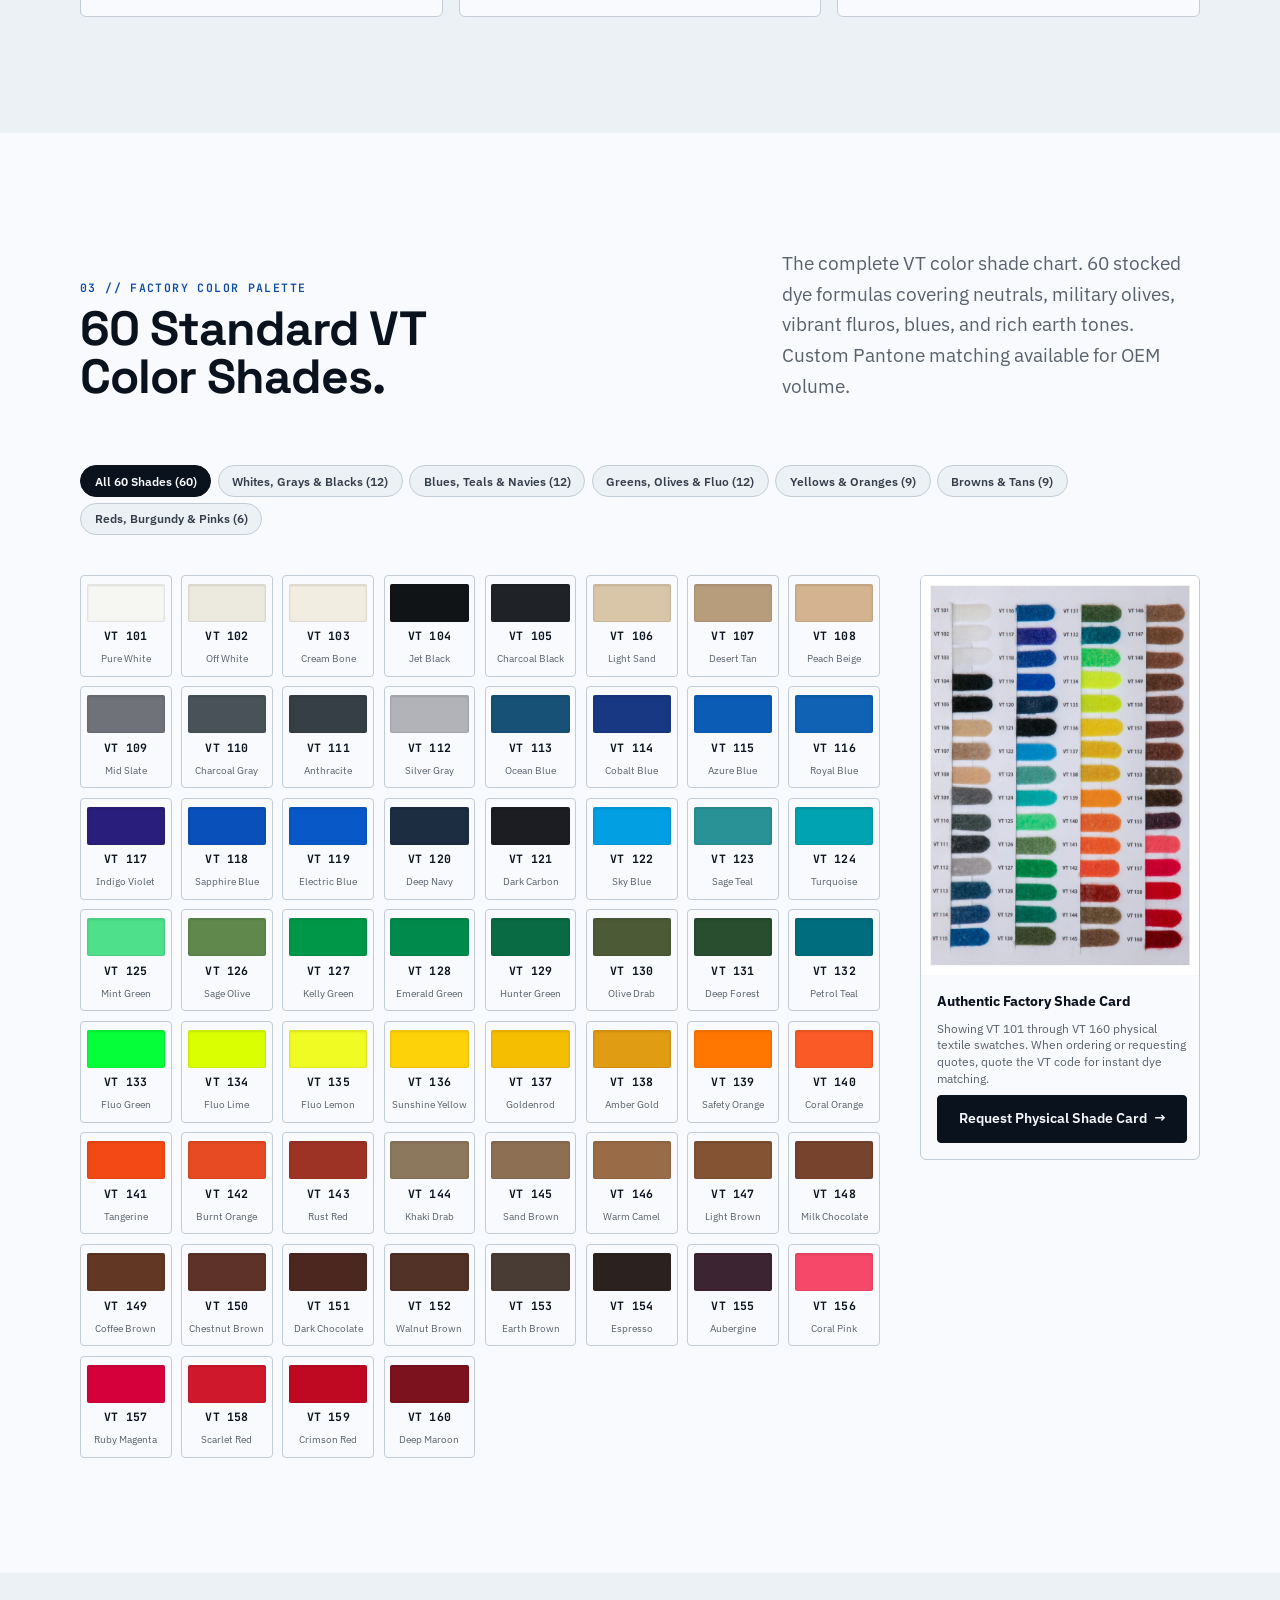
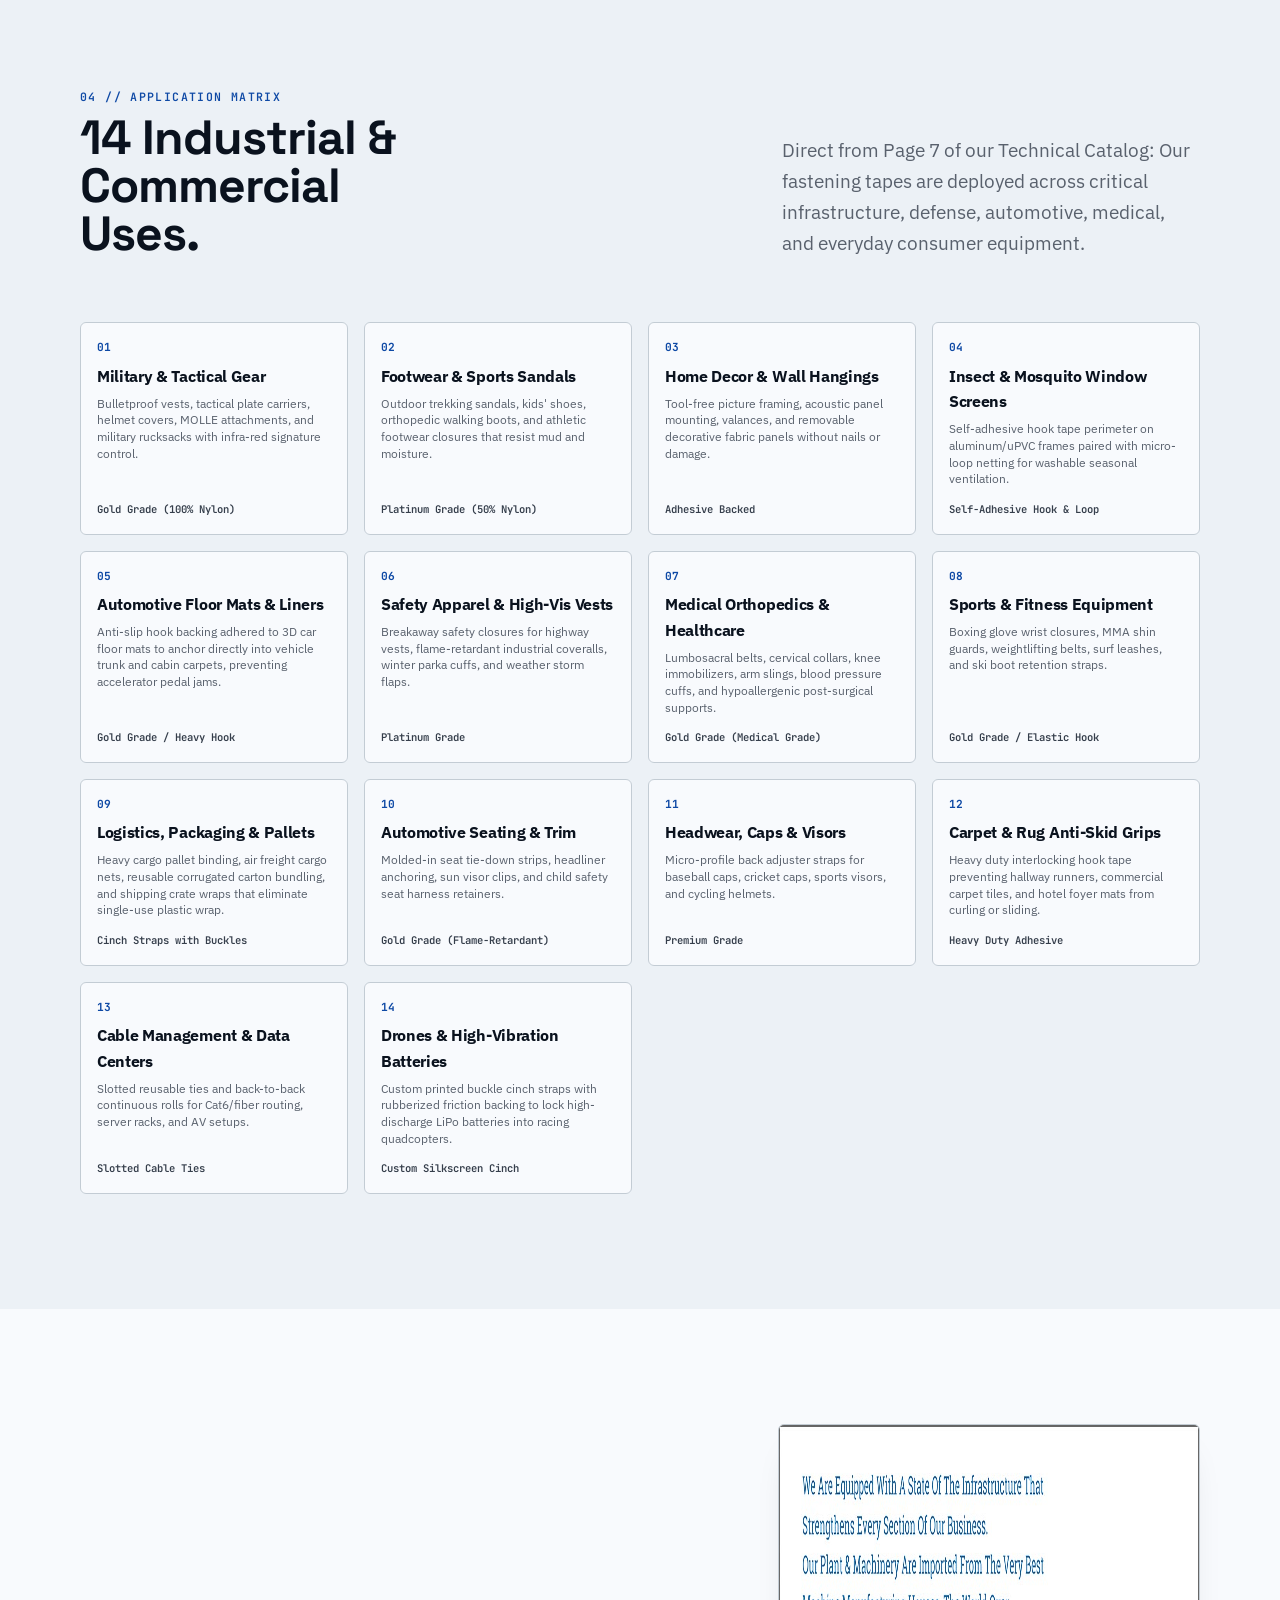
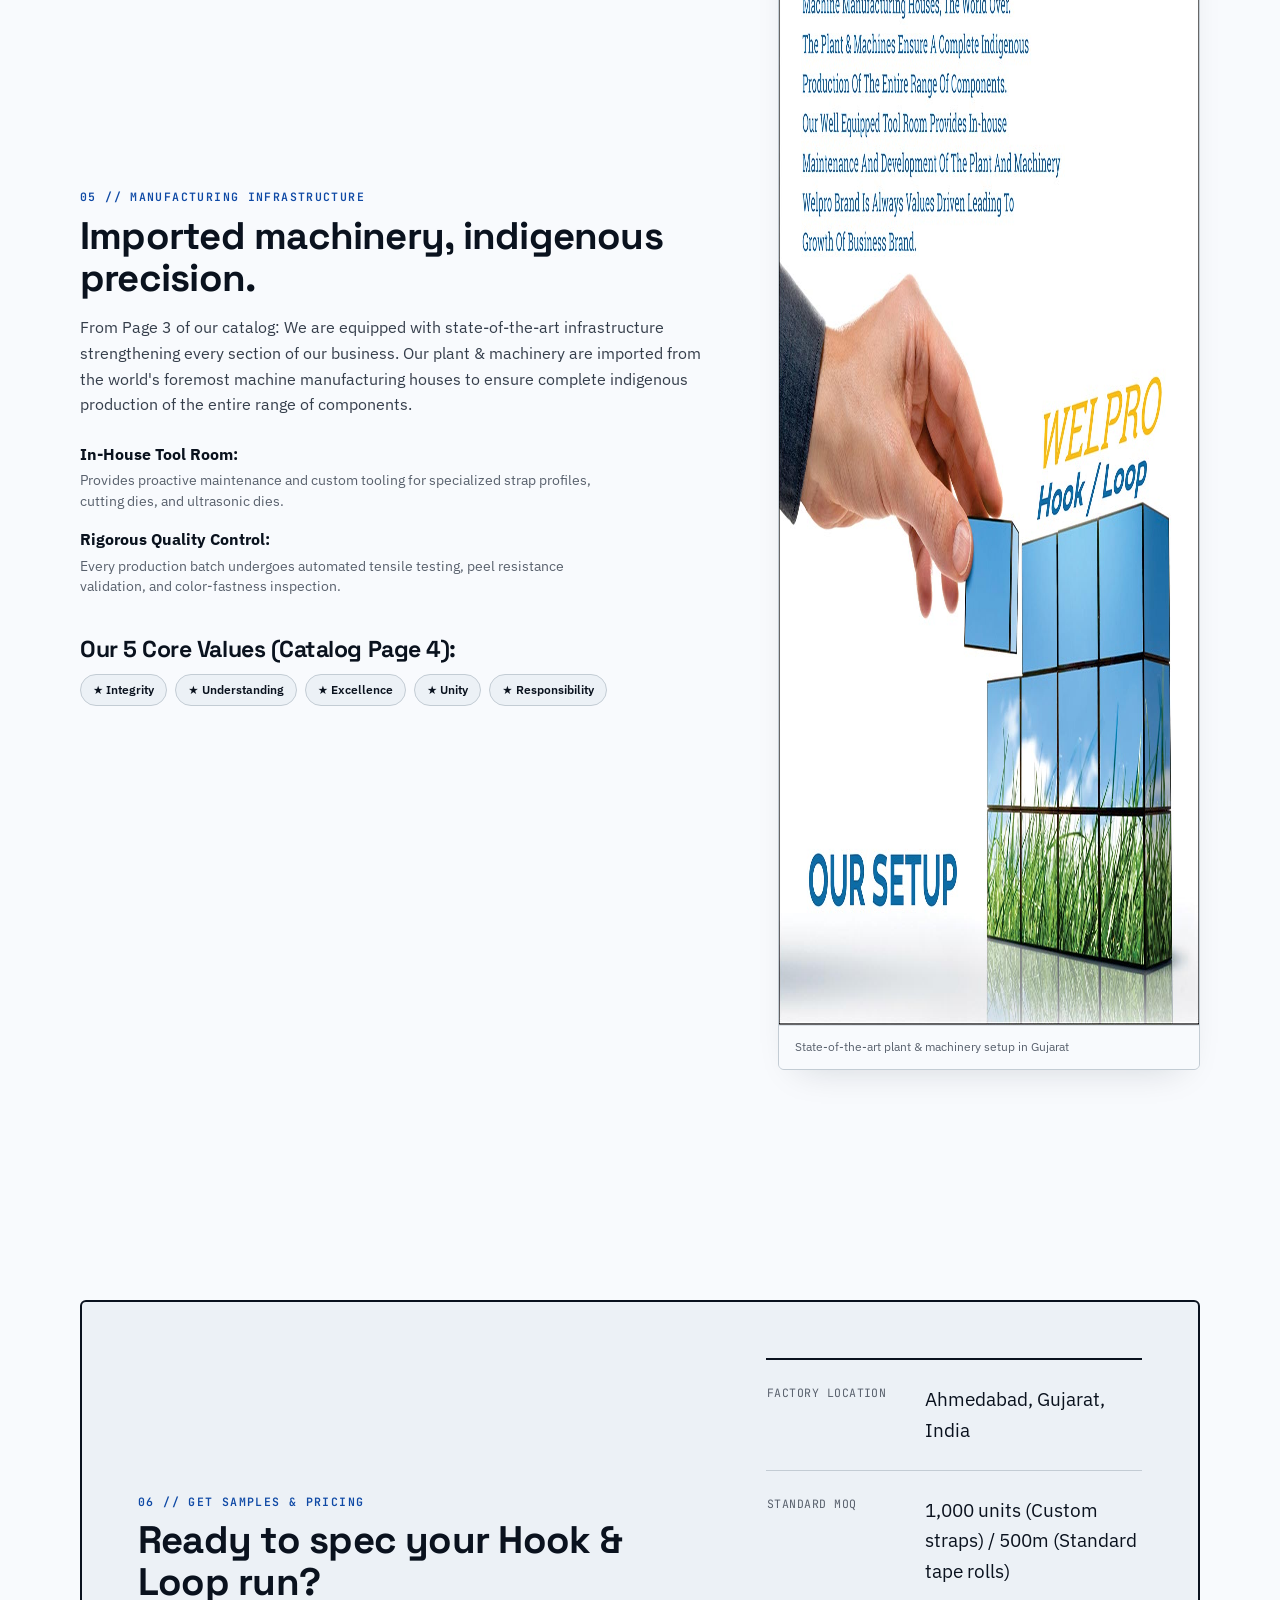
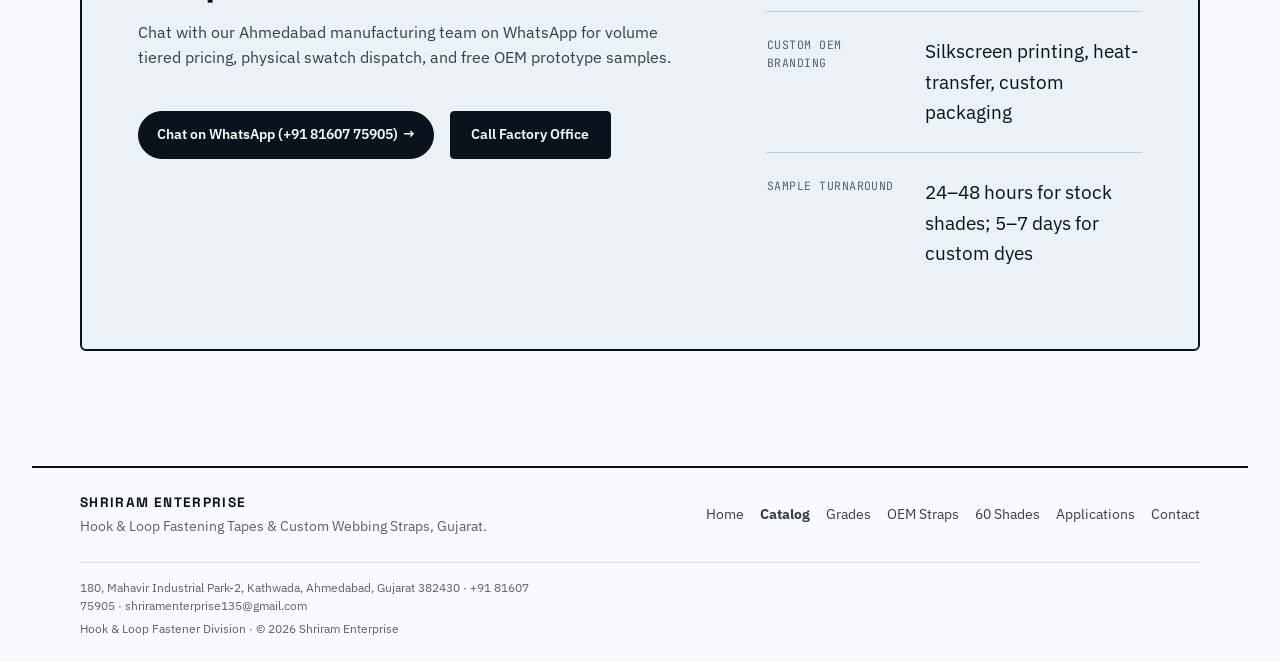
==== commit cab902be: "fix: remove Morbi from factory location, keep Ahmedabad" ====
--- a/catalog.html
+++ b/catalog.html
@@ -956,7 +956,7 @@
           <tbody>
             <tr>
               <th><span class="i18n" data-en="Factory Location" data-gu="ફેક્ટરી સરનામું">Factory Location</span></th>
-              <td>Ahmedabad / Morbi, Gujarat, India</td>
+              <td>Ahmedabad, Gujarat, India</td>
             </tr>
             <tr>
               <th><span class="i18n" data-en="Standard MOQ" data-gu="ન્યૂનતમ ઓર્ડર">Standard MOQ</span></th>
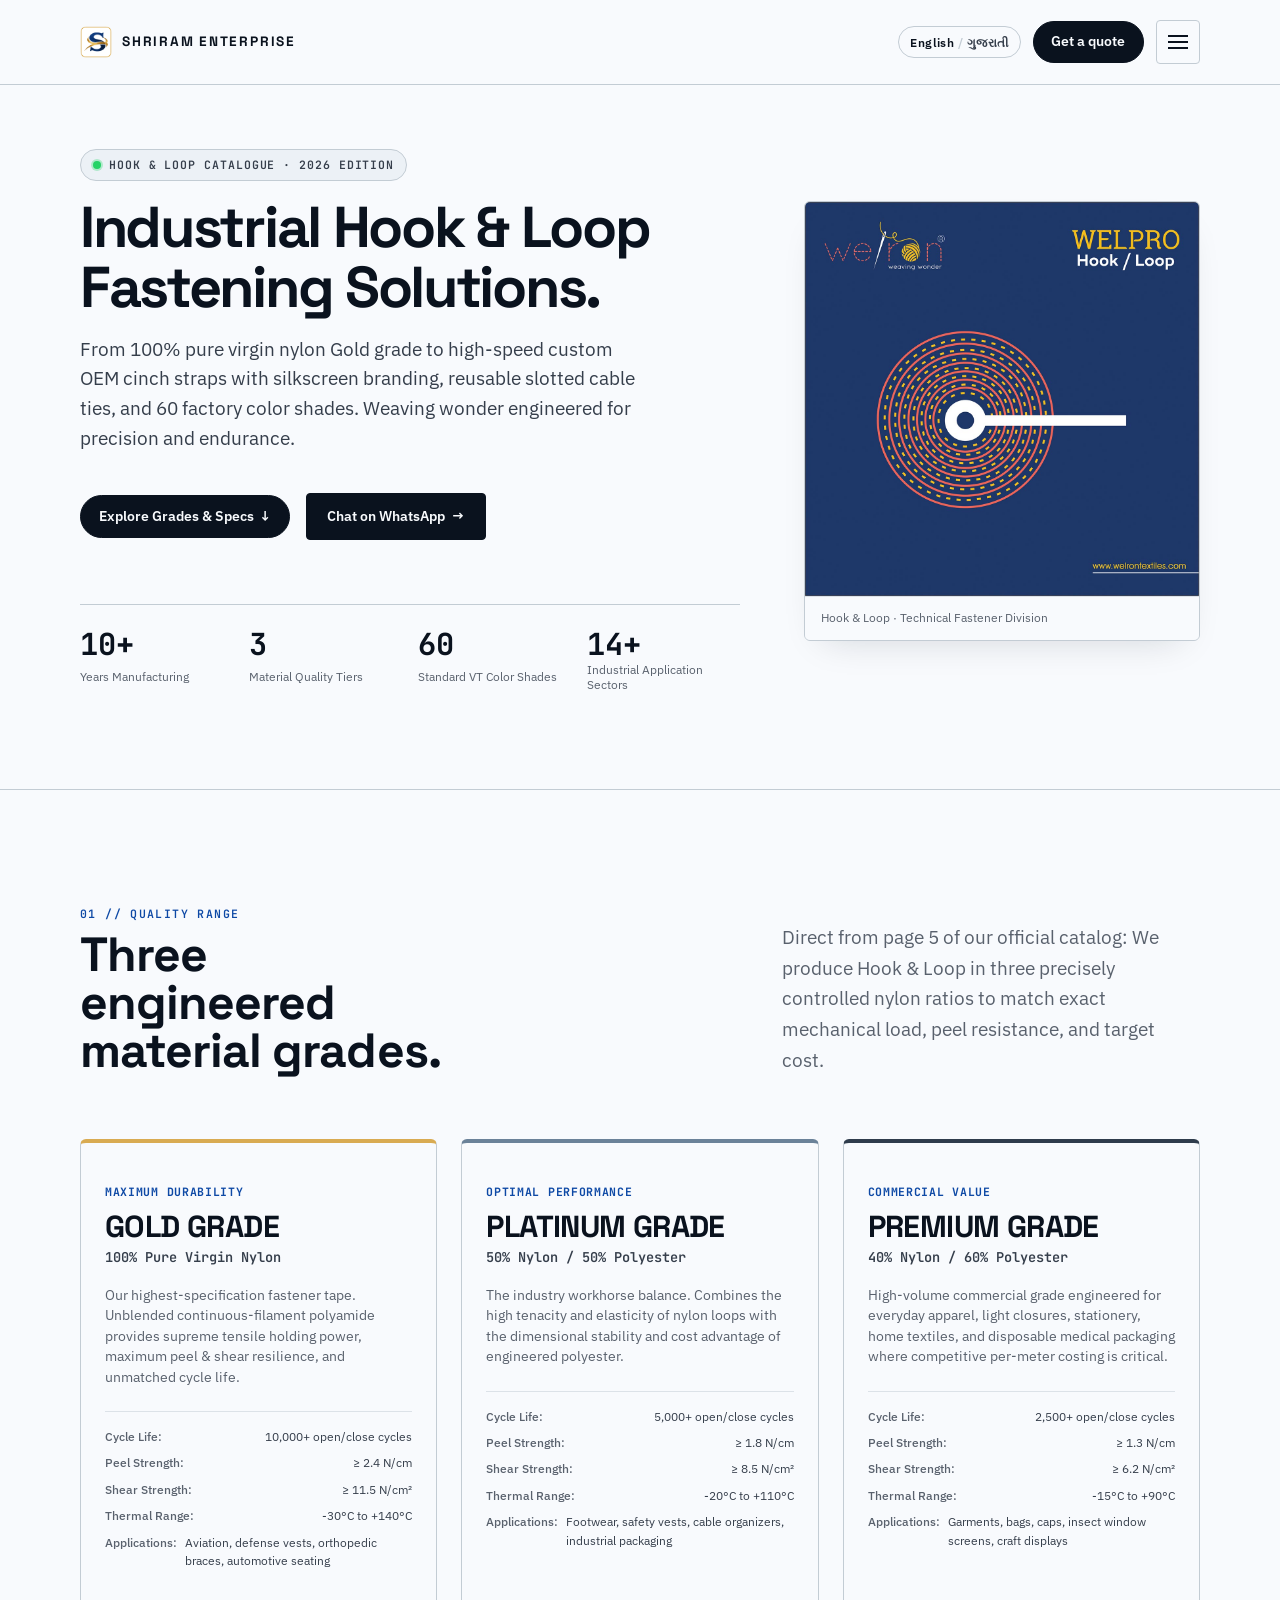
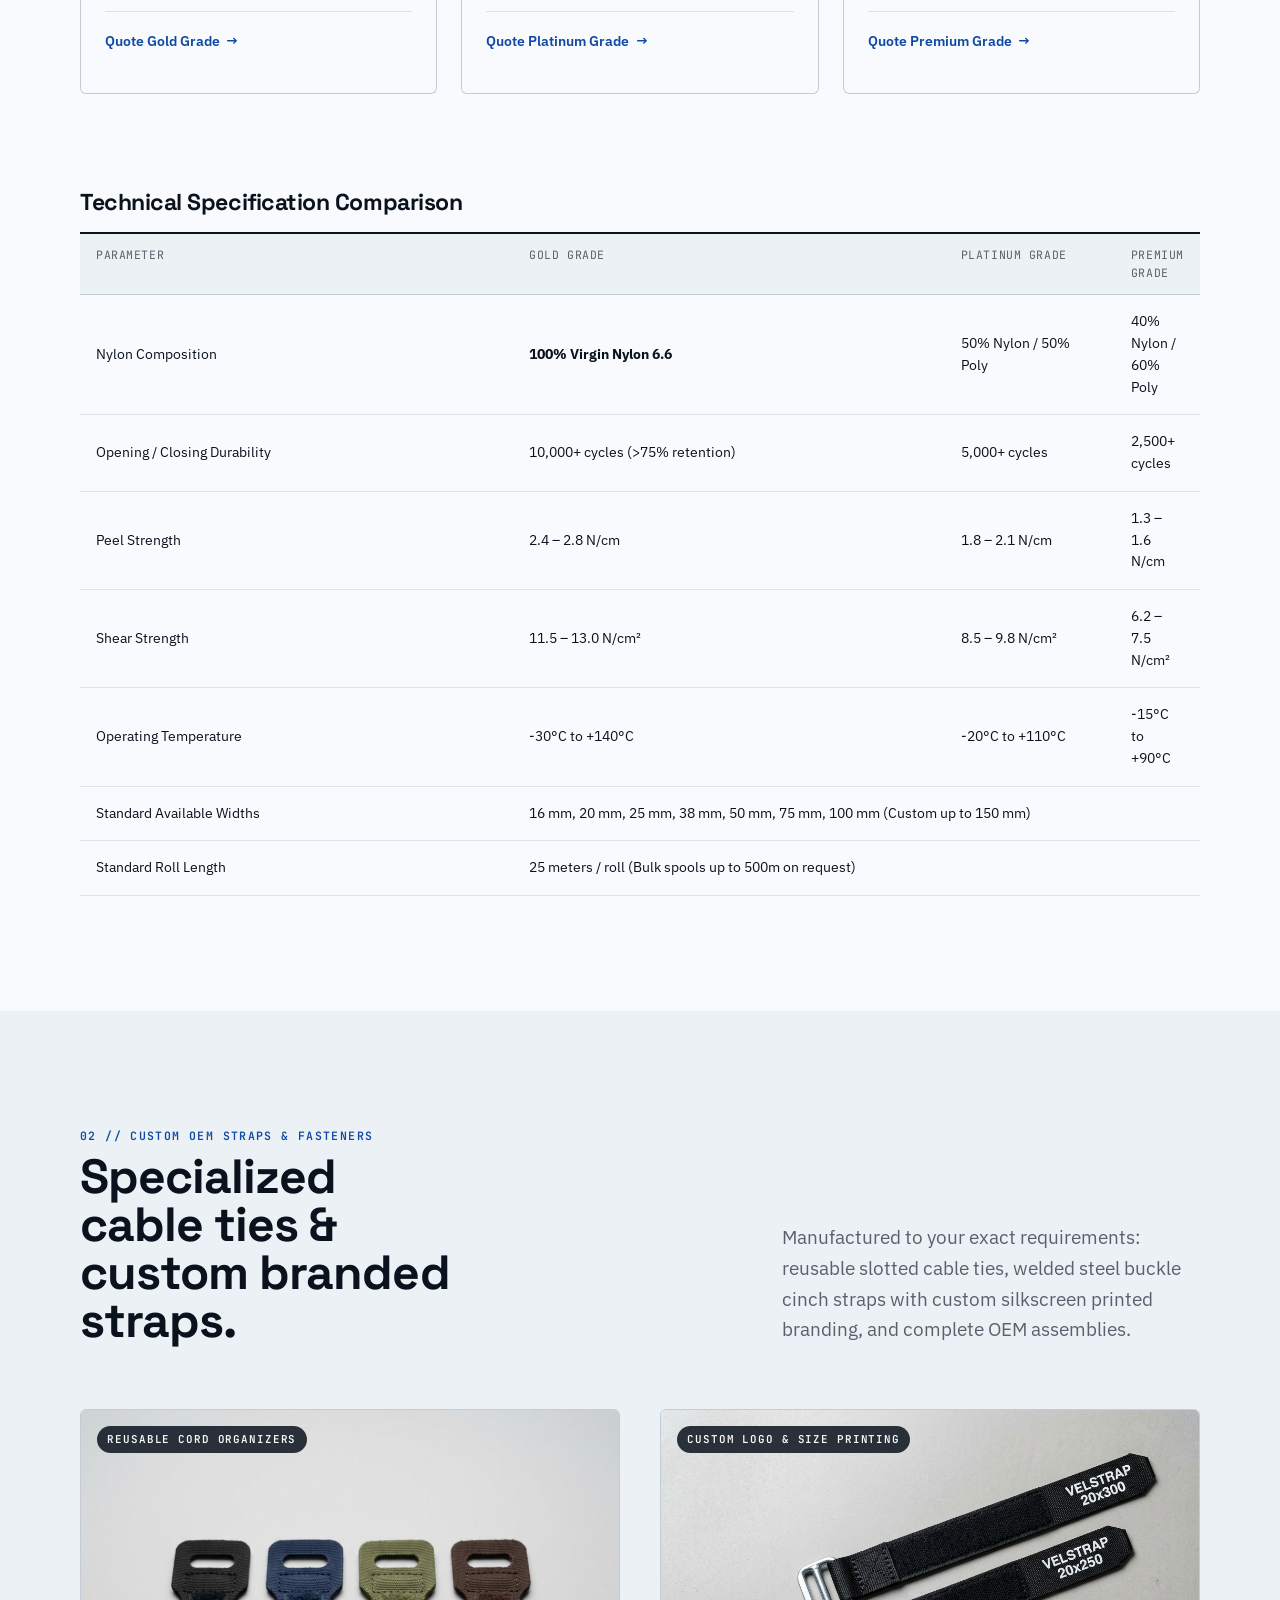
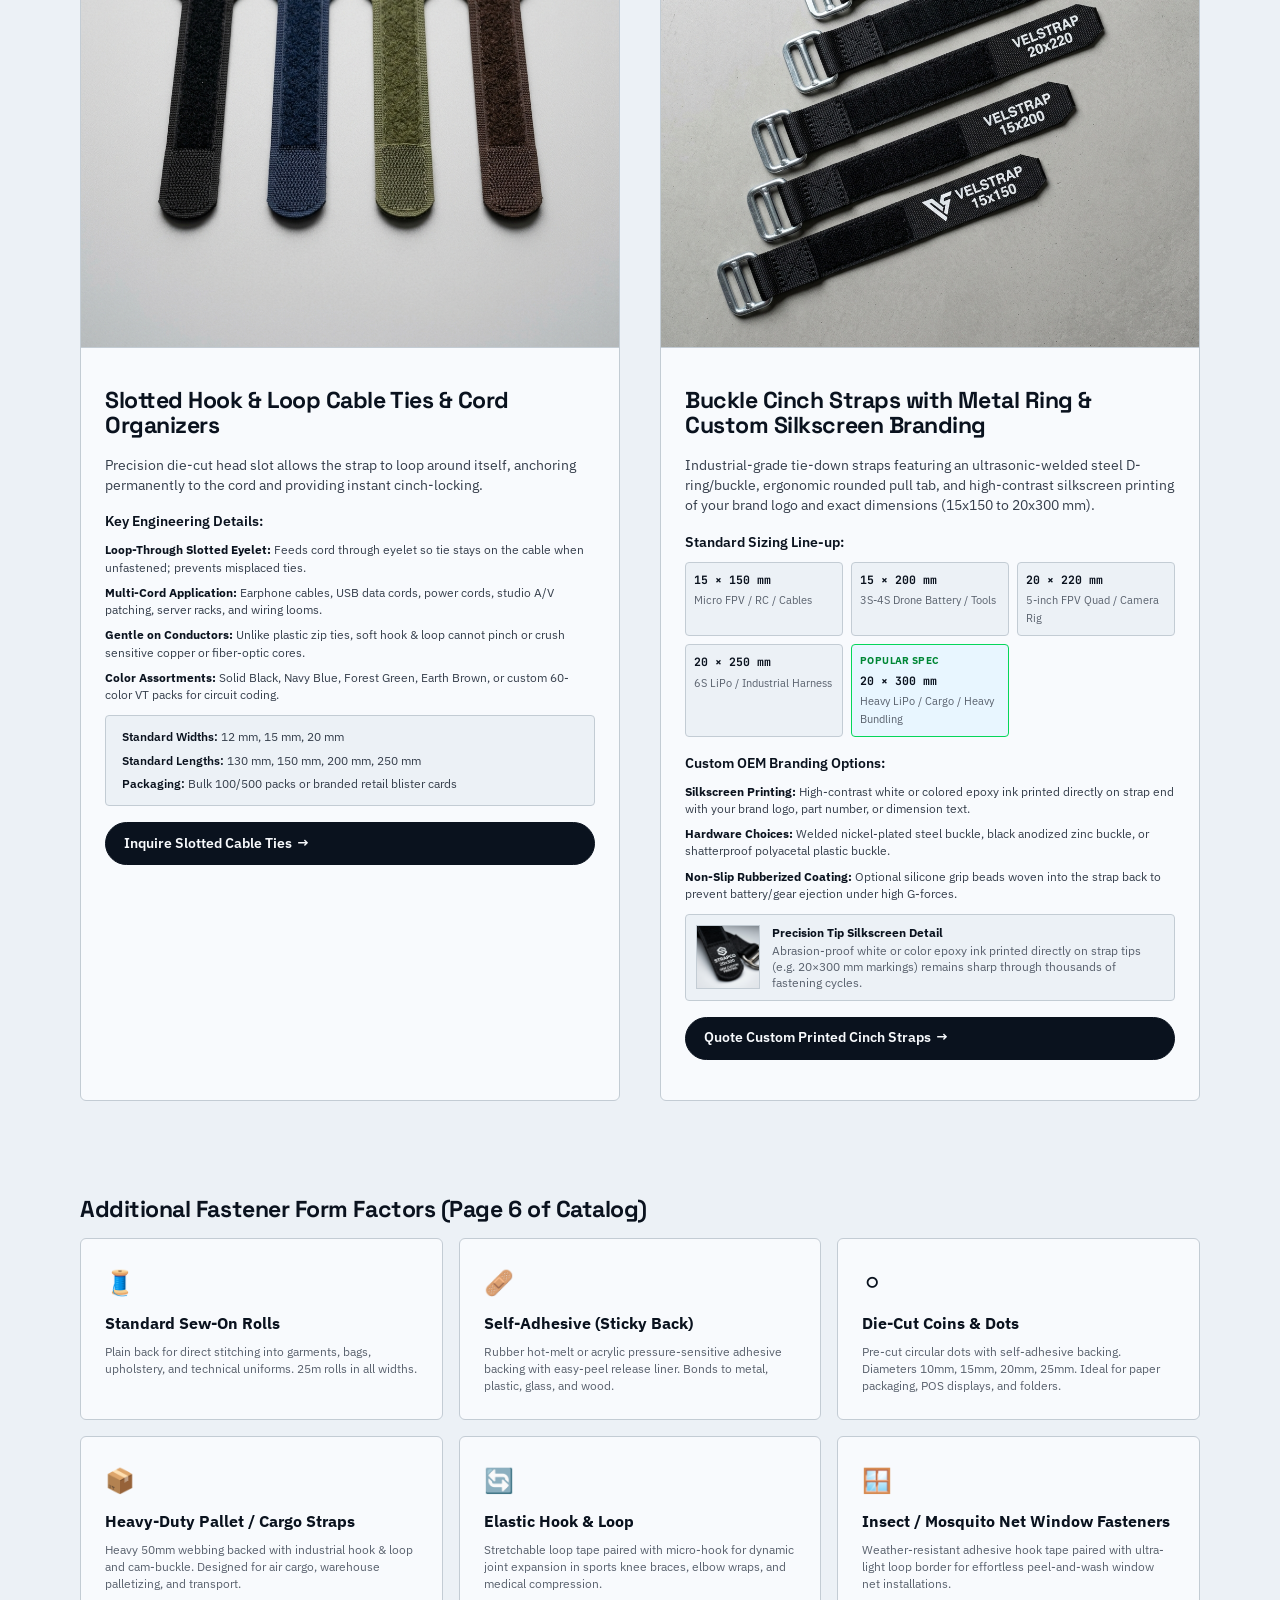
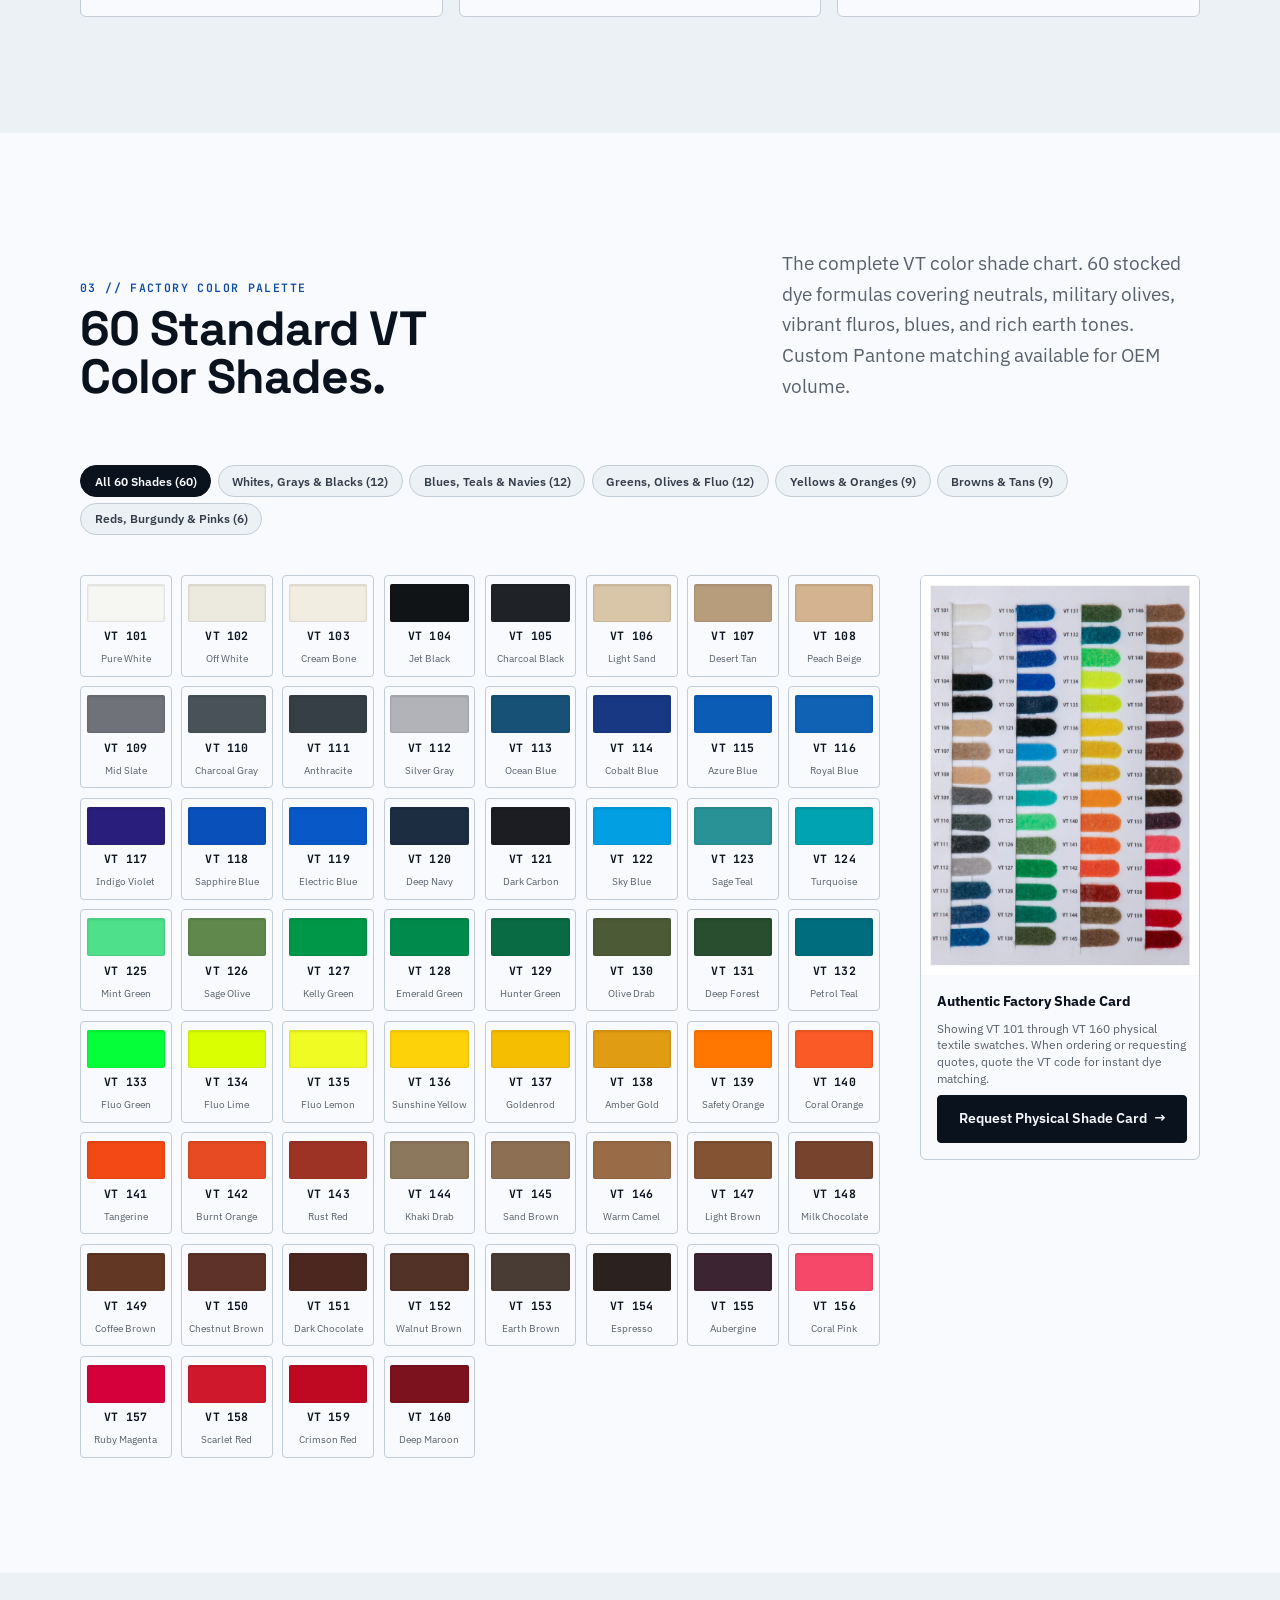
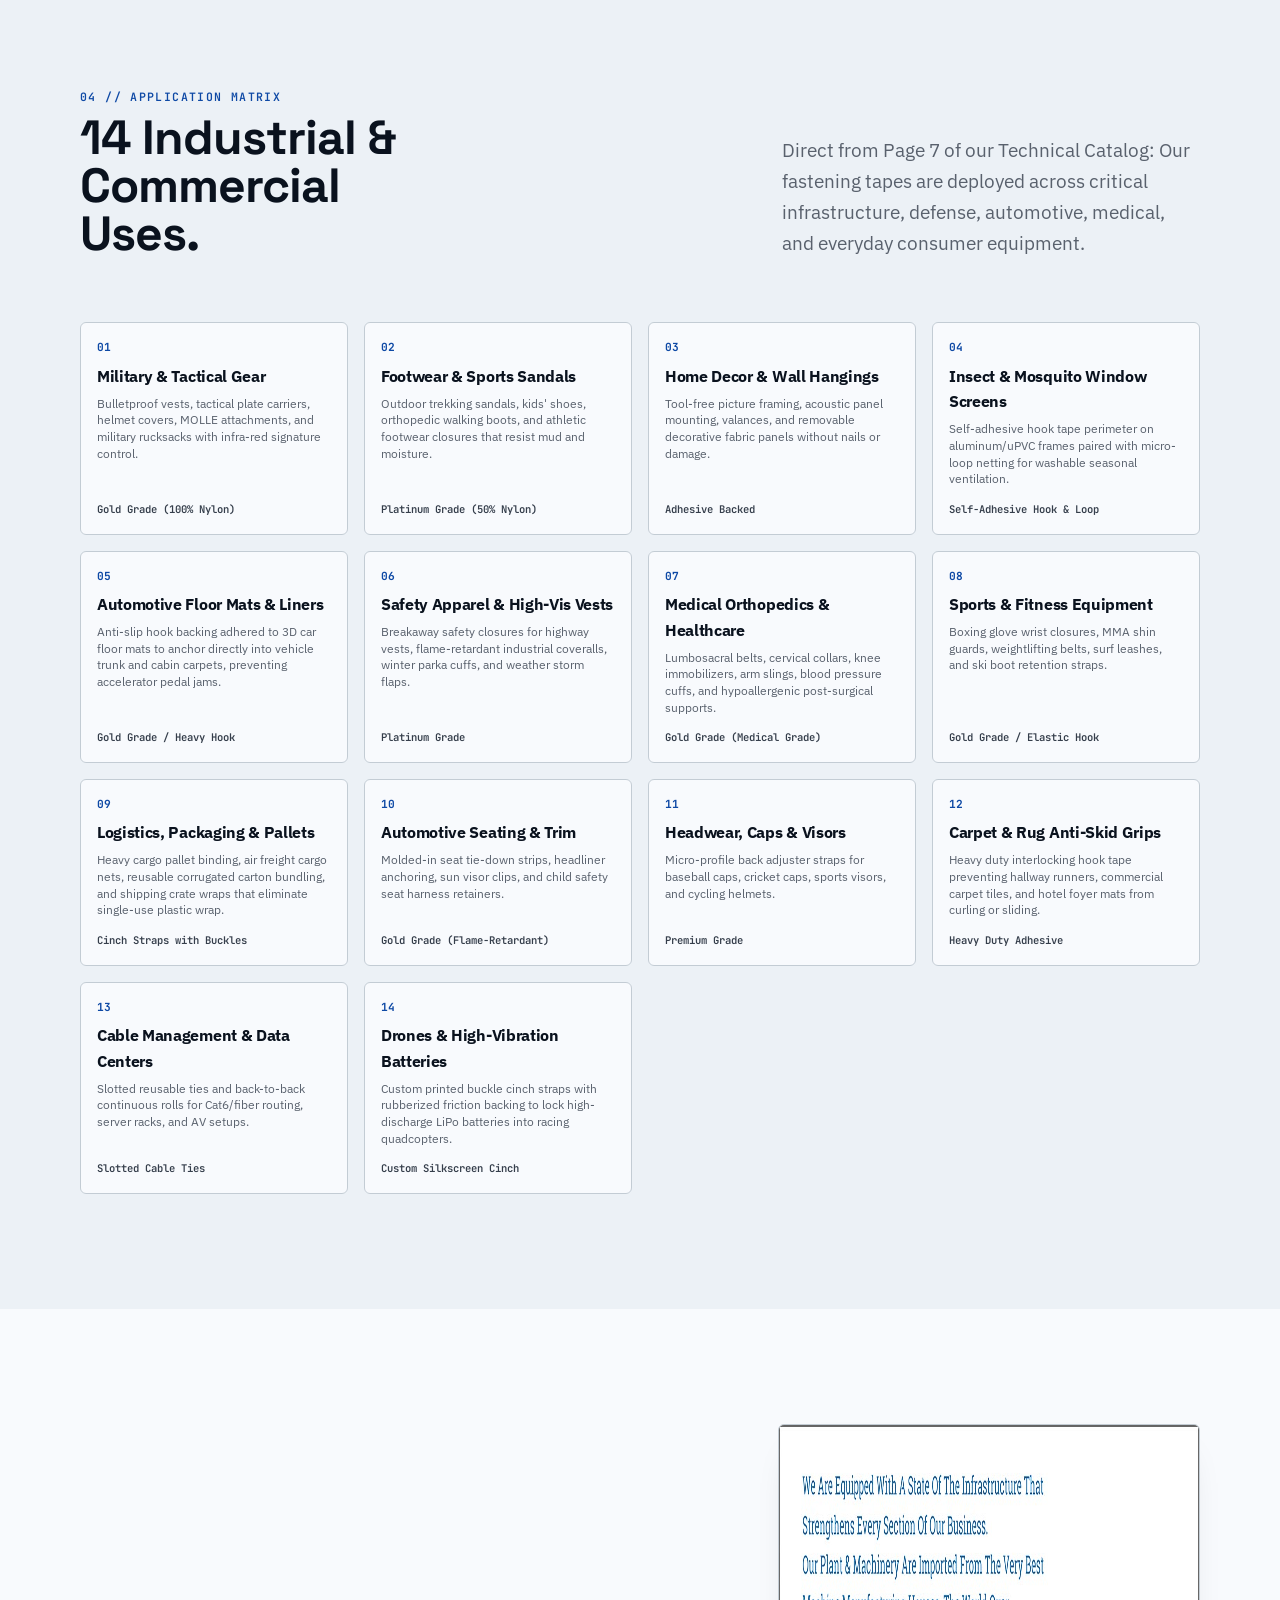
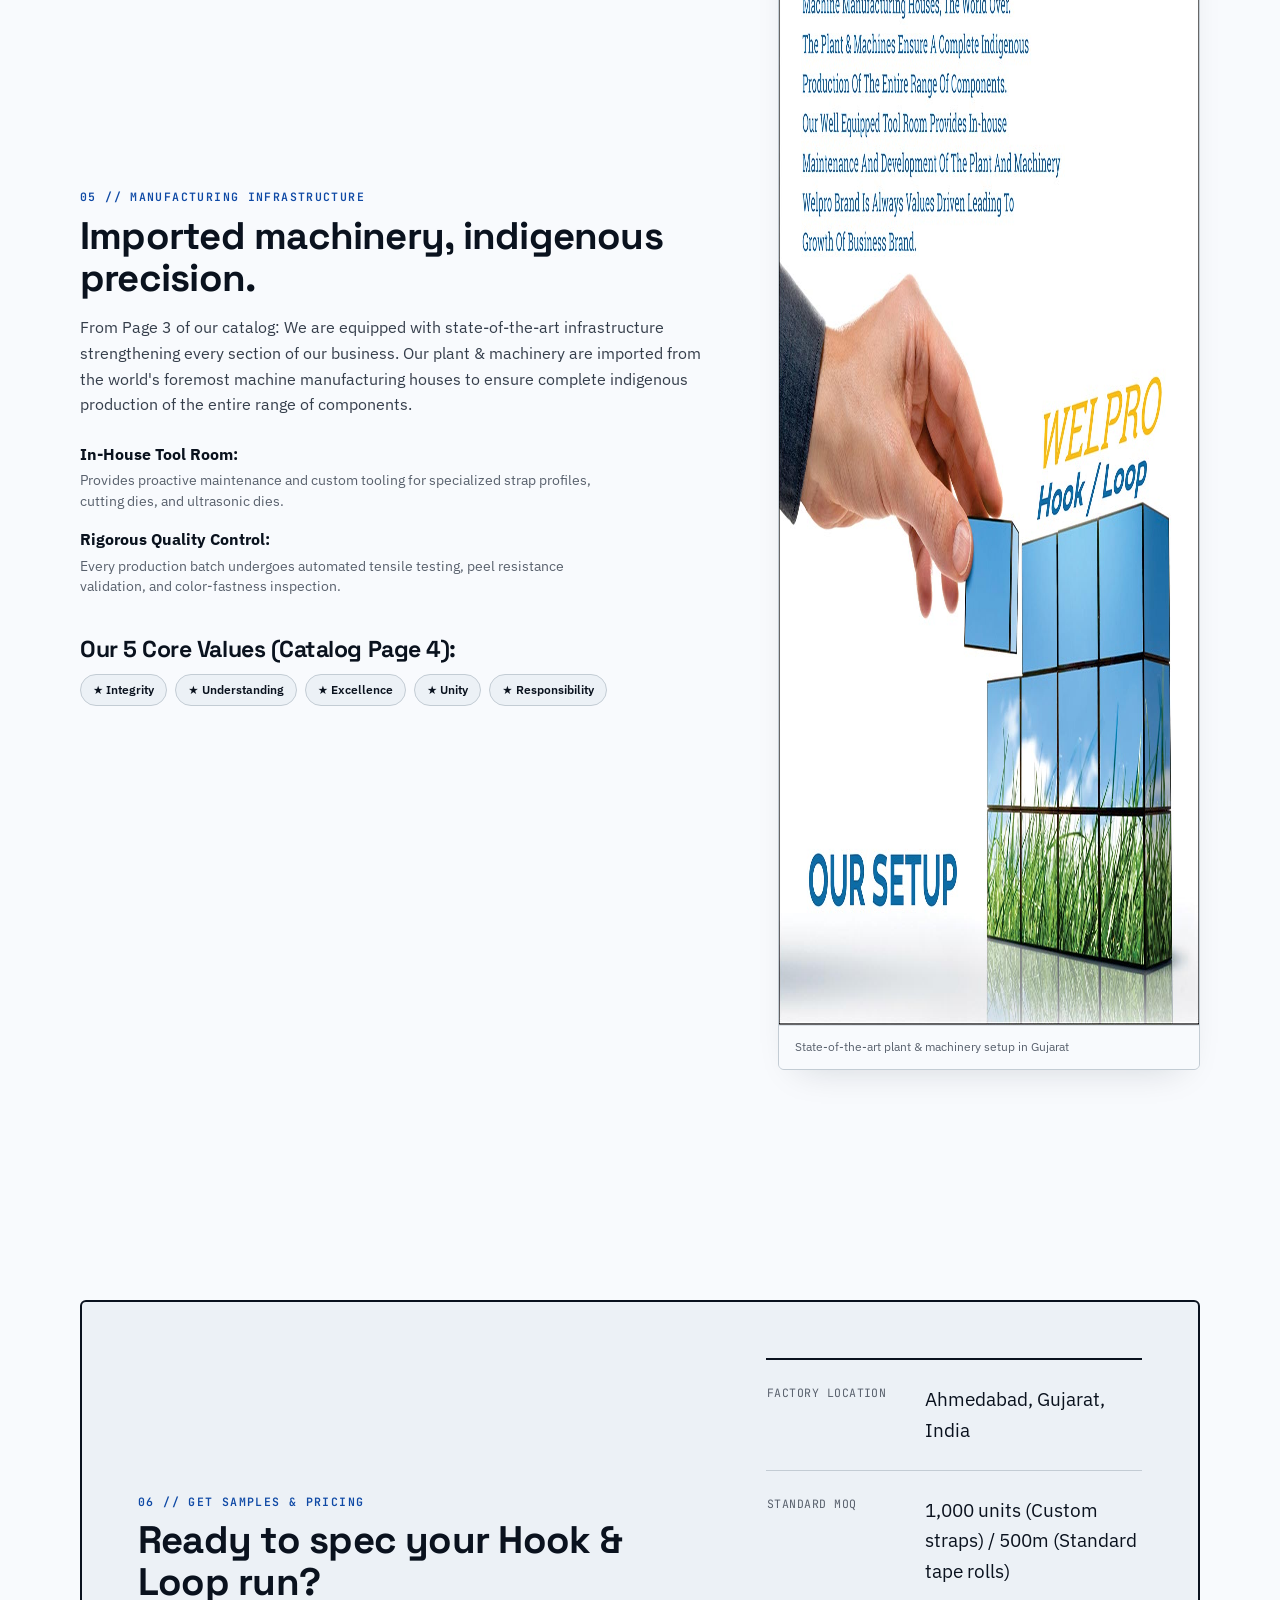
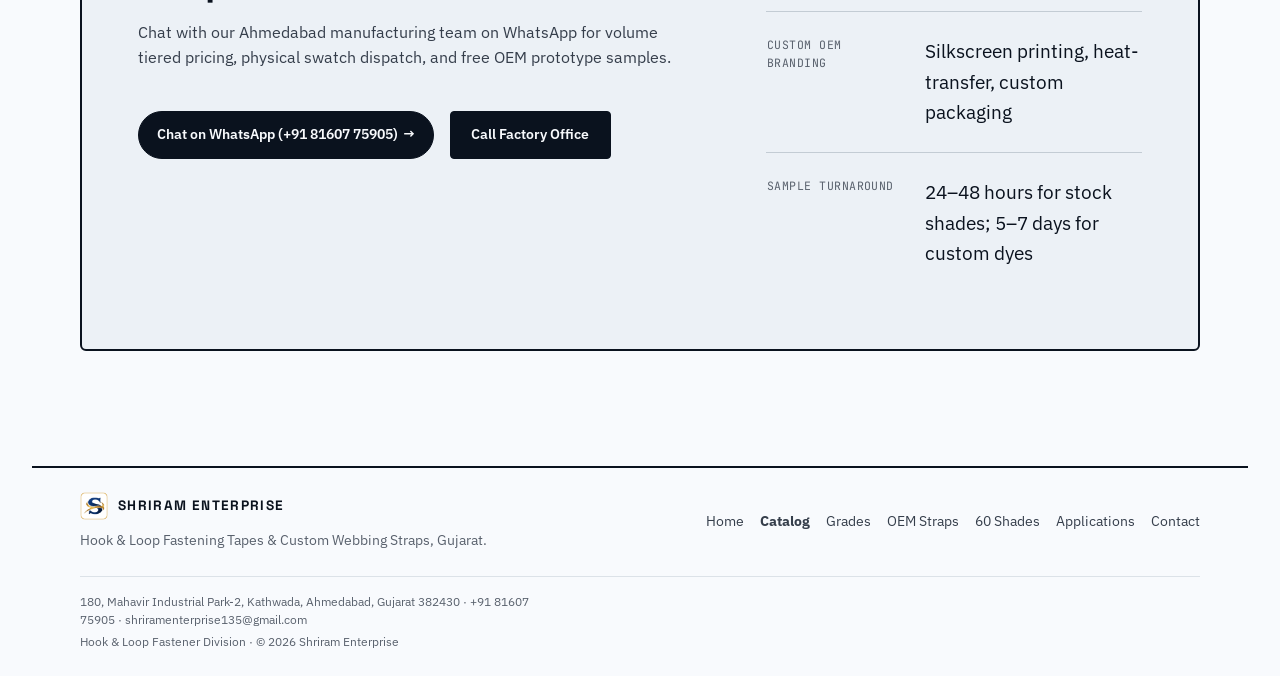
==== commit 2dfaf0fd: "feat: integrate official Shriram Enterprise brand logo across quotation PDF, generator, and website" ====
--- a/catalog.html
+++ b/catalog.html
@@ -6,7 +6,7 @@
 <title>Hook &amp; Loop Catalog: Product Range, Grades &amp; OEM Straps | Shriram Enterprise</title>
 <meta name="description" content="Hook and Loop Fastening Tape catalog by Shriram Enterprise. 100% Nylon Gold, 50% Platinum, 40% Premium grades, custom branded buckle cinch straps, slotted cable ties, and 60 VT color shades. Manufactured in Gujarat, India.">
 <meta name="theme-color" content="#0e1b3d">
-<link rel="icon" type="image/svg+xml" href="data:image/svg+xml,%3Csvg xmlns='http://www.w3.org/2000/svg' viewBox='0 0 64 64'%3E%3Crect width='64' height='64' rx='12' fill='%23122048'/%3E%3Ctext x='32' y='44' font-family='Georgia,serif' font-size='34' font-weight='700' fill='%23d9ab52' text-anchor='middle'%3ES%3C/text%3E%3C/svg%3E">
+<link rel="icon" type="image/png" href="assets/images/shriram-badge.png">
 <link rel="preconnect" href="https://fonts.googleapis.com">
 <link rel="preconnect" href="https://fonts.gstatic.com" crossorigin>
 <link href="https://fonts.googleapis.com/css2?family=Space+Grotesk:wght@500;600;700&family=IBM+Plex+Sans:wght@400;500;600&family=JetBrains+Mono:wght@500;600&family=Noto+Sans+Gujarati:wght@400;600;700&display=swap" rel="stylesheet">
@@ -20,7 +20,7 @@
 <!-- ============ NAVIGATION ============ -->
 <header class="nav" id="site-nav">
   <div class="nav__inner">
-    <a class="nav__brand" href="index.html">SHRIRAM ENTERPRISE</a>
+    <a class="nav__brand" href="index.html" style="display:inline-flex;align-items:center;gap:10px"><img src="assets/images/shriram-badge.png" alt="" width="32" height="32" style="border-radius:6px">SHRIRAM ENTERPRISE</a>
 
     <nav class="nav__center" aria-label="Primary">
       <a class="nav__link" href="index.html"><span class="i18n" data-en="Home" data-gu="હોમ">Home</span></a>
@@ -981,7 +981,7 @@
 <!-- ============ FOOTER ============ -->
 <footer class="foot-mast">
   <div class="foot-mast__top">
-    <p class="wordmark">SHRIRAM ENTERPRISE</p>
+    <p class="wordmark" style="display:inline-flex;align-items:center;gap:10px"><img src="assets/images/shriram-badge.png" alt="" width="28" height="28" style="border-radius:5px">SHRIRAM ENTERPRISE</p>
     <p class="tagline muted"><span class="i18n" data-en="Hook &amp; Loop Fastening Tapes &amp; Custom Webbing Straps, Gujarat." data-gu="હૂક અને લૂપ ફાસ્ટનિંગ ટેપ અને કસ્ટમ વેબિંગ સ્ટ્રેપ, ગુજરાત.">Hook &amp; Loop Fastening Tapes &amp; Custom Webbing Straps, Gujarat.</span></p>
   </div>
   <nav class="foot-mast__links" aria-label="Footer">
